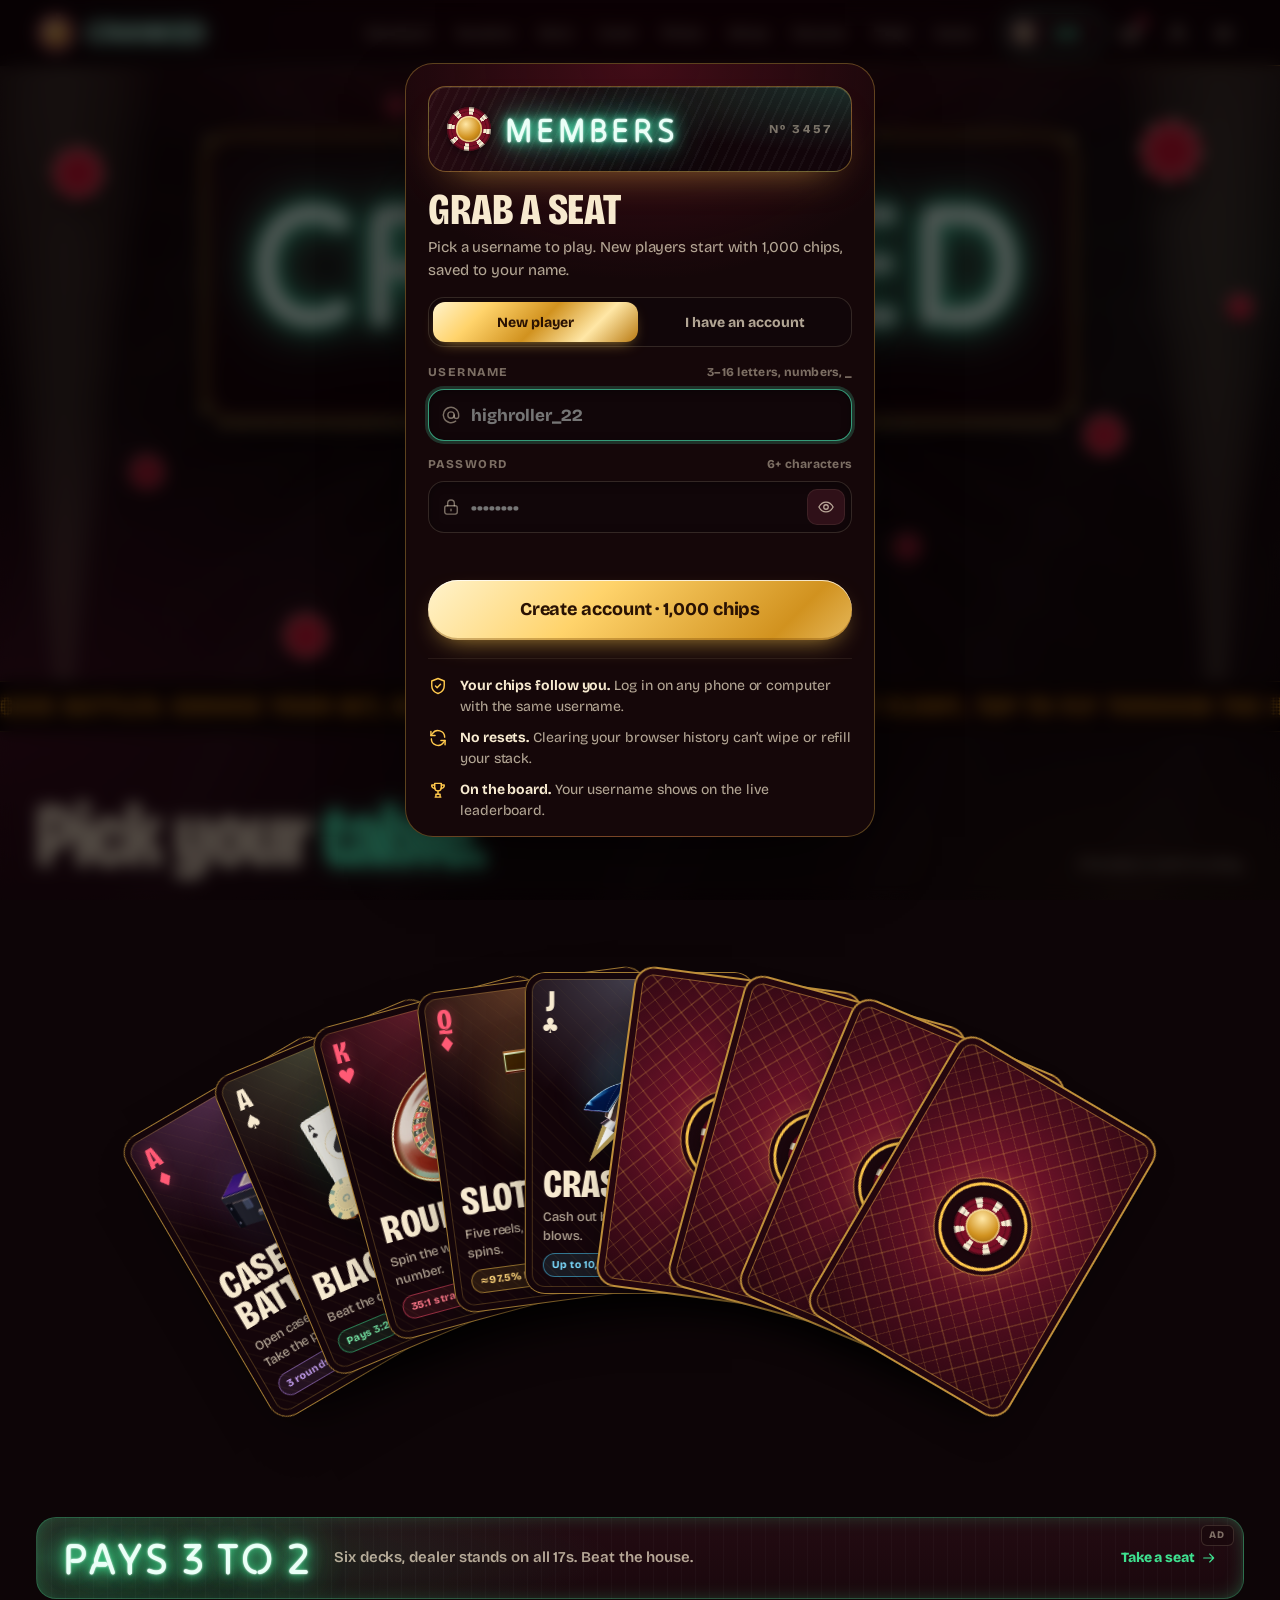
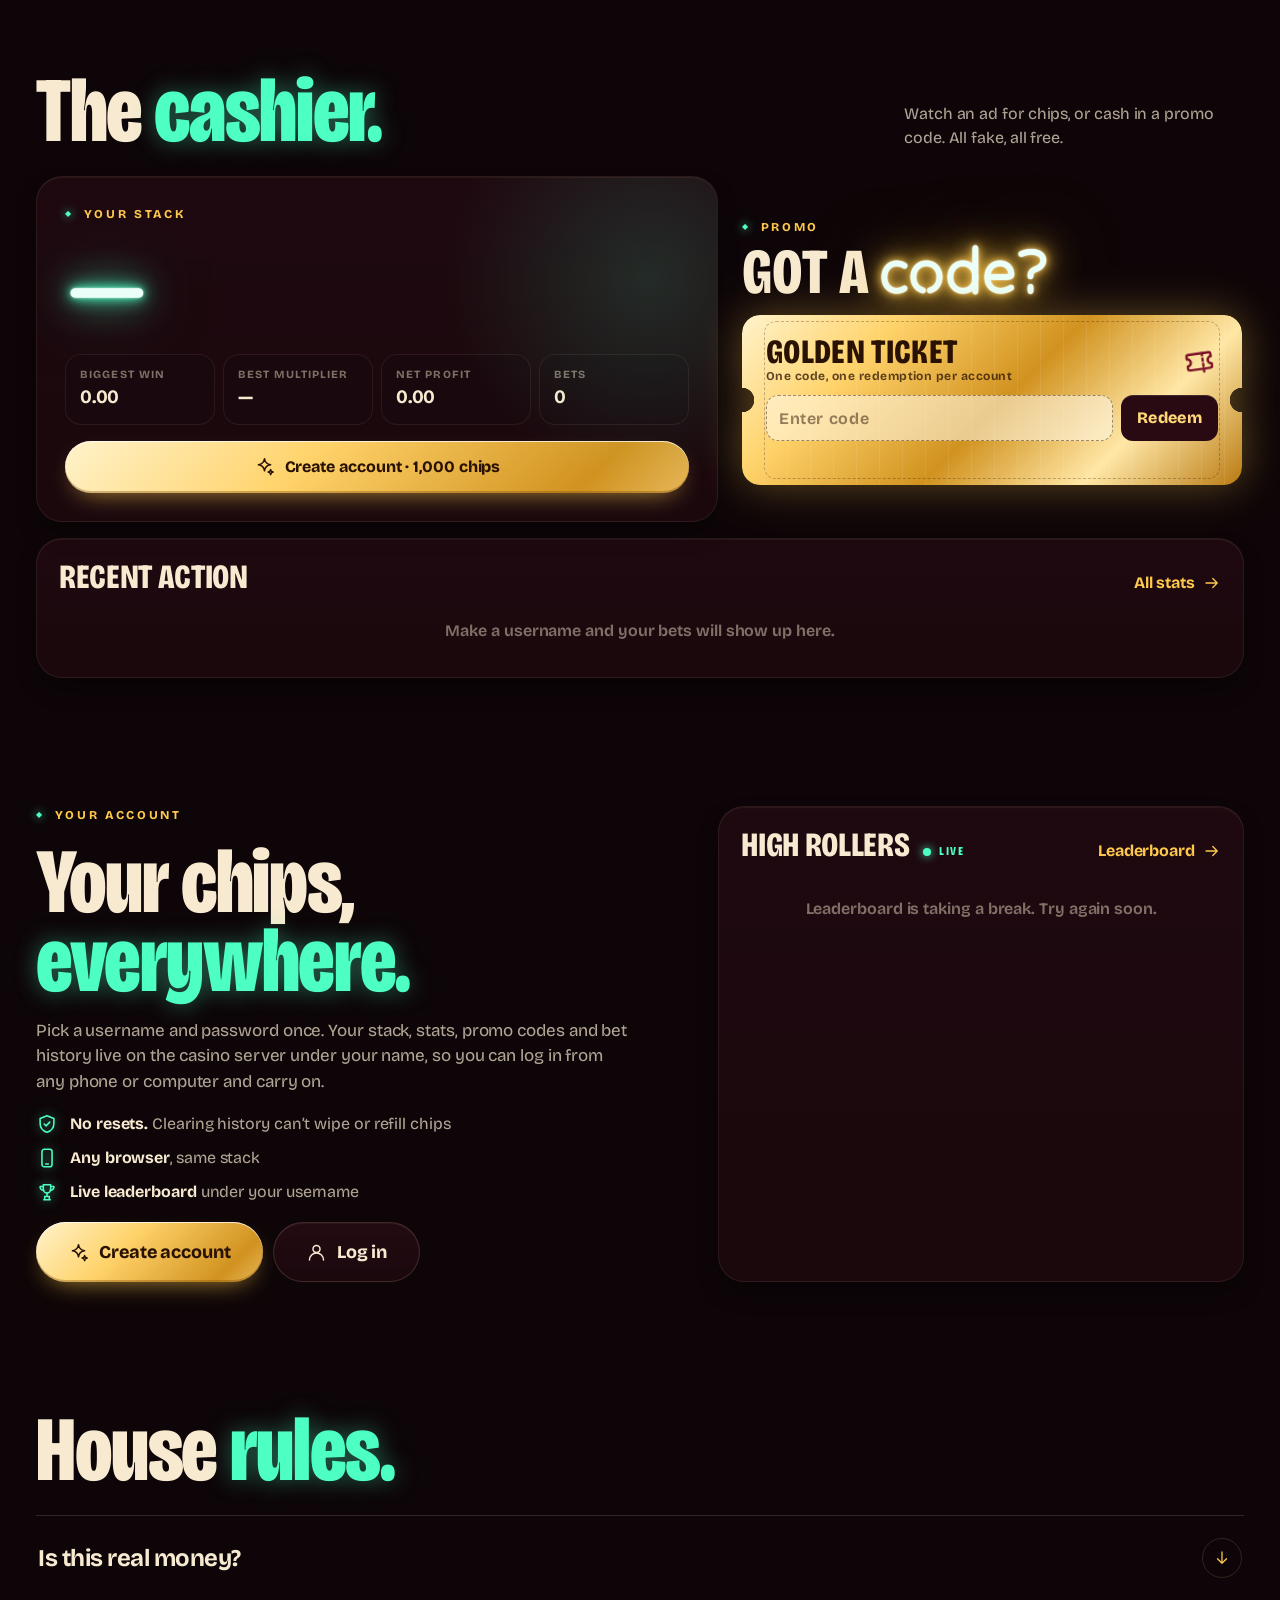
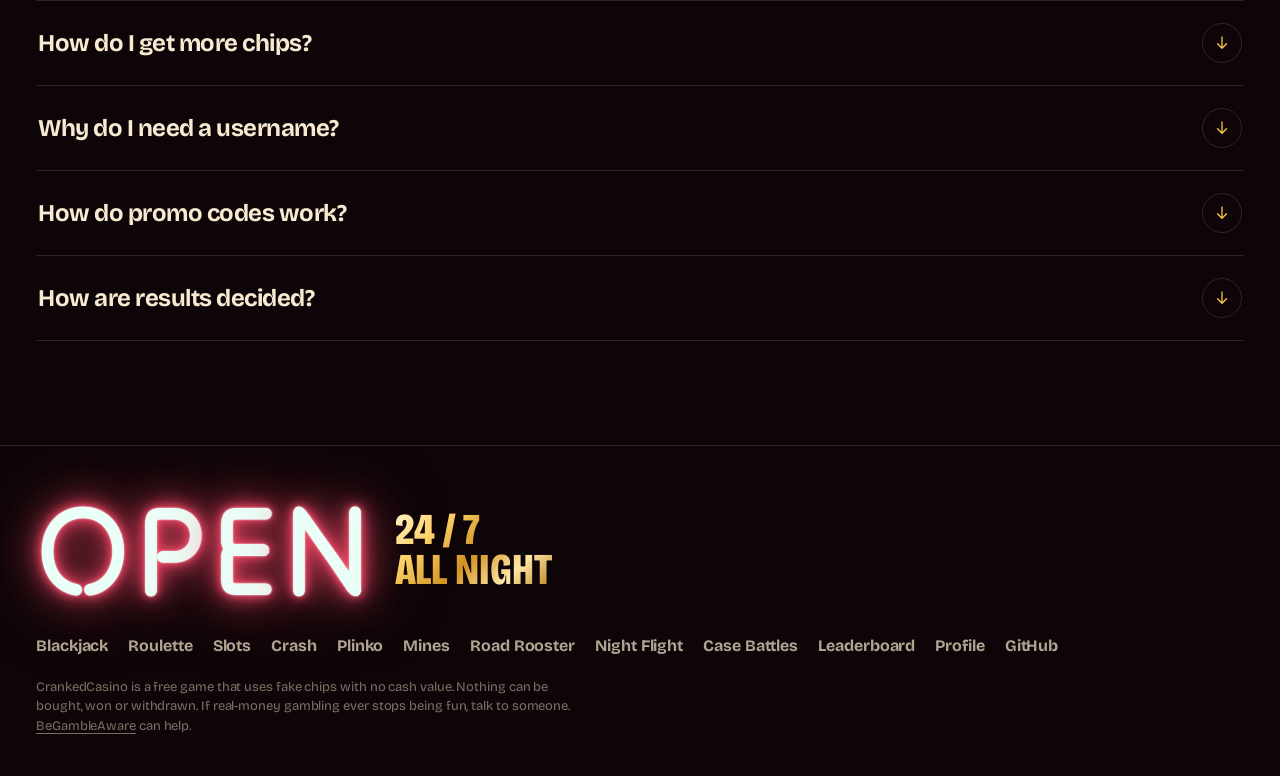
==== index.html @ c08b205f "Preserve Safari's first battle tap after editing a wager" ====
<!doctype html>
<html lang="en" data-theme="dark">
<head>
  <meta charset="utf-8">
  <meta name="viewport" content="width=device-width, initial-scale=1, viewport-fit=cover">
  <title>CrankedCasino · After hours, fake chips</title>
  <meta name="description" content="CrankedCasino is a free fake-money casino: Blackjack, Roulette, Slots, Crash, Plinko, Mines, Road Rooster, Night Flight and Case Battles. One username keeps your chips on any browser.">
  <meta name="theme-color" content="#0d0507">
  <meta name="color-scheme" content="dark light">
  <link rel="icon" href="assets/favicon.svg" type="image/svg+xml">
  <link rel="apple-touch-icon" href="assets/img/apple-touch-icon.png">
  <link rel="manifest" href="manifest.webmanifest">
  <meta name="apple-mobile-web-app-capable" content="yes">
  <meta name="apple-mobile-web-app-status-bar-style" content="black-translucent">
  <meta name="apple-mobile-web-app-title" content="Cranked">

  <meta property="og:type" content="website">
  <meta property="og:title" content="CrankedCasino">
  <meta property="og:description" content="Blackjack, Roulette, Slots, Crash, Plinko, Mines, Road Rooster, Night Flight and Case Battles. Fake chips, real adrenaline.">
  <meta property="og:image" content="https://ll2rawll.github.io/CrankedCasino/assets/img/og.jpg">
  <meta property="og:url" content="https://ll2rawll.github.io/CrankedCasino/">
  <meta name="twitter:card" content="summary_large_image">

  <script>
    if (/^#\/flight(?:[?\/]|$)/.test(location.hash)) {
      for (const name of ['kingfisher.png', 'harbor.webp']) {
        const link = document.createElement('link');
        link.rel = 'preload';
        link.as = 'image';
        link.href = 'assets/flight/' + name;
        document.head.append(link);
      }
    }
  </script>
  <link rel="preload" href="assets/fonts/bricolage-var.woff2" as="font" type="font/woff2" crossorigin>
  <link rel="preload" href="assets/fonts/tilt-neon-var.woff2" as="font" type="font/woff2" crossorigin>
  <link rel="stylesheet" href="css/base.css?v=06e843a90402">
  <link rel="stylesheet" href="css/lobby.css?v=8530c691bc91">
  <link rel="stylesheet" href="css/flight.css?v=d44ba110119f">
  <link rel="stylesheet" href="css/games.css?v=196b4ae6748e">
  <link rel="stylesheet" href="css/cases.css?v=de2036ae15a9">
  <link rel="stylesheet" href="css/cases-lobby.css?v=abeb2709f6ee">
  <link rel="stylesheet" href="css/tables.css?v=0660aeab1716">

  <script>
    // Apply the saved theme before first paint so there's no flash.
    try {
      var t = localStorage.getItem('cc:theme');
      if (t === '"light"' || t === '"dark"') document.documentElement.dataset.theme = JSON.parse(t);
      if (localStorage.getItem('cc:motion') === '"reduced"') document.documentElement.dataset.motion = 'reduced';
    } catch (e) {}
  </script>
  <script type="module" src="js/main.js?v=8bbe697797bd"></script>
</head>
<body>
  <div class="backdrop" aria-hidden="true">
    <div class="velvet"></div>
    <div class="sheen"></div>
    <div class="grain"></div>
  </div>

  <a class="skip-link" href="#app">Skip to content</a>

  <header class="topbar" id="topbar">
    <div class="topbar-inner">
      <a class="brand" href="#/" aria-label="CrankedCasino lobby">
        <span class="brand-chip"><span class="chip-ico"></span></span>
        <span class="brand-name">CRANK<span class="flick">E</span>D</span>
      </a>
      <nav class="topnav" aria-label="Games">
        <a href="#/blackjack" data-nav="blackjack">Blackjack</a>
        <a href="#/roulette" data-nav="roulette">Roulette</a>
        <a href="#/slots" data-nav="slots">Slots</a>
        <a href="#/crash" data-nav="crash">Crash</a>
        <a href="#/plinko" data-nav="plinko">Plinko</a>
        <a href="#/mines" data-nav="mines">Mines</a>
        <a href="#/rooster" data-nav="rooster">Rooster</a>
        <a href="#/flight" data-nav="flight">Flight</a>
        <a href="#/cases" data-nav="cases">Cases</a>
      </nav>
      <div class="topbar-actions">
        <button class="balance-pill" id="balanceBtn" type="button" aria-haspopup="dialog" aria-label="Open cashier">
          <span class="chip-ico" aria-hidden="true"></span>
          <span class="bal-num" id="balanceNum">1,000.00</span>
          <span class="sync-dot" id="syncDot" aria-hidden="true"></span>
        </button>
        <button class="icon-btn" id="promoBtn" type="button" aria-label="Redeem a promo code"></button>
        <button class="icon-btn gh-btn" id="ghBtn" type="button" aria-label="Create an account or log in"></button>
        <button class="icon-btn" id="menuBtn" type="button" aria-label="Open menu" aria-expanded="false" aria-controls="drawer"></button>
      </div>
    </div>
  </header>

  <main id="app" tabindex="-1"></main>

  <footer class="site-foot" id="siteFoot"></footer>

  <div class="drawer" id="drawer" aria-hidden="true">
    <div class="drawer-scrim" data-close></div>
    <aside class="drawer-panel" role="dialog" aria-modal="true" aria-label="Menu"></aside>
  </div>

  <div class="popover" id="wallet" role="dialog" aria-label="Cashier" hidden></div>
  <div class="toasts" id="toasts" role="status" aria-live="polite"></div>
  <canvas id="fx" aria-hidden="true"></canvas>
  <noscript><p class="noscript">CrankedCasino needs JavaScript to deal the cards.</p></noscript>
</body>
</html>
---- css/base.css ----
/* ==========================================================================
   CrankedCasino · "After Hours" design system
   Oxblood velvet, mint neon, champagne gold, emerald felt.
   Type: Tilt Neon (signage) + Bricolage Grotesque (everything else).
   ========================================================================== */

@font-face {
  font-family: "Bricolage";
  src: url("../assets/fonts/bricolage-var.woff2") format("woff2");
  font-weight: 200 800;
  font-stretch: 75% 100%;
  font-style: normal;
  font-display: swap;
}
@font-face {
  font-family: "Tilt Neon";
  src: url("../assets/fonts/tilt-neon-var.woff2") format("woff2");
  font-weight: 400;
  font-style: normal;
  font-display: swap;
}

@property --accent {
  syntax: "<color>";
  inherits: true;
  initial-value: #4dffc3;
}

:root {
  --font-ui: "Bricolage", ui-sans-serif, system-ui, -apple-system, "Segoe UI", Roboto, sans-serif;
  --font-display: "Bricolage", ui-sans-serif, system-ui, sans-serif;
  --font-neon: "Tilt Neon", "Bricolage", ui-rounded, system-ui, sans-serif;

  --ink: #0a0406;
  --bg: #0d0507;
  --bg-raise: #150709;
  --panel: #1a080d;
  --panel-2: #230b12;
  --panel-3: #2f1018;
  --glass: rgba(26, 8, 13, 0.76);
  --line: rgba(246, 226, 186, 0.08);
  --line-2: rgba(246, 226, 186, 0.15);
  --line-3: rgba(246, 226, 186, 0.27);
  --text: #f7ead0;
  --text-2: rgba(247, 234, 208, 0.7);
  --text-3: rgba(247, 234, 208, 0.46);
  --hover: rgba(246, 226, 186, 0.06);

  --gold: #ffc94d;
  --gold-deep: #c7891b;
  --gold-grad: linear-gradient(135deg, #fff3cc 0%, #ffd36b 24%, #d1921f 52%, #ffe7a6 76%, #b97a12 100%);
  --cream: #ffd979;
  --ink-on-gold: #2a1203;
  --mint: #4dffc3;
  --coral: #ff4d6d;
  --felt: #0f5c46;
  --felt-deep: #073428;
  --ivory: #fbf6ea;

  --win: #4dffc3;
  --loss: #ff4d6d;
  --mines: #4dffc3;
  --plinko: #ff4fd8;
  --slots: #ffc94d;
  --crash: #4dd2ff;
  --blackjack: #3ee08f;
  --roulette: #ff4d6d;
  --rooster: #ff9f43;
  --flight: #ffb468;
  --cases: #bc8bf3;

  --accent: var(--mint);
  --radius-sm: 12px;
  --radius: 18px;
  --radius-lg: 26px;
  --shadow: 0 30px 80px -30px rgba(0, 0, 0, 0.85);
  --shadow-sm: 0 12px 30px -14px rgba(0, 0, 0, 0.7);
  --header-h: 66px;
  --gutter: 16px;
  --maxw: 1240px;
  --ease-out: cubic-bezier(0.22, 1, 0.36, 1);
  --ease-spring: cubic-bezier(0.34, 1.56, 0.64, 1);

  color-scheme: dark;
}

:root[data-theme="light"] {
  --ink: #f3e7cf;
  --bg: #f4e9d3;
  --bg-raise: #faf2e2;
  --panel: #fffaf0;
  --panel-2: #f8eedb;
  --panel-3: #efe1c6;
  --glass: rgba(255, 250, 240, 0.82);
  --line: rgba(74, 16, 28, 0.1);
  --line-2: rgba(74, 16, 28, 0.17);
  --line-3: rgba(74, 16, 28, 0.3);
  --text: #2a0a12;
  --text-2: rgba(42, 10, 18, 0.72);
  --text-3: rgba(42, 10, 18, 0.5);
  --hover: rgba(74, 16, 28, 0.06);
  --mint: #08a874;
  --coral: #d8284a;
  --win: #08a874;
  --loss: #d8284a;
  --gold: #b9780b;
  --shadow: 0 30px 70px -34px rgba(74, 16, 28, 0.35);
  --shadow-sm: 0 12px 26px -14px rgba(74, 16, 28, 0.28);
  color-scheme: light;
}

/* ---------- reset ---------- */
*, *::before, *::after { box-sizing: border-box; }
/* Every control draws its own pressed state. The browser's translucent tap flash would
   otherwise cover a whole game board on each tap (it is inherited, so set it once). */
html { -webkit-text-size-adjust: 100%; text-size-adjust: 100%; scroll-behavior: smooth; overflow-x: hidden; overflow-x: clip; -webkit-tap-highlight-color: transparent; }
body {
  margin: 0; min-height: 100dvh; background: var(--bg); color: var(--text);
  font-family: var(--font-ui); font-size: 16px; line-height: 1.5; font-weight: 430; letter-spacing: -0.005em;
  -webkit-font-smoothing: antialiased; -moz-osx-font-smoothing: grayscale;
  overflow-x: hidden; overflow-x: clip; display: flex; flex-direction: column;
}
img, svg, canvas { display: block; max-width: 100%; }
button, input, select, textarea { font: inherit; color: inherit; }
button { cursor: pointer; background: none; border: 0; padding: 0; -webkit-tap-highlight-color: transparent; }
a { color: inherit; text-decoration: none; -webkit-tap-highlight-color: transparent; }
h1, h2, h3, h4, p { margin: 0; }
:focus-visible { outline: 2px solid var(--mint); outline-offset: 3px; border-radius: 8px; }
::selection { background: var(--mint); color: #06140f; }
[hidden] { display: none !important; }
.sr-only { position: absolute; width: 1px; height: 1px; overflow: hidden; clip: rect(0 0 0 0); white-space: nowrap; }
.skip-link { position: absolute; left: 12px; top: -60px; z-index: 200; background: var(--gold-grad); color: var(--ink-on-gold); padding: 10px 16px; border-radius: 999px; font-weight: 750; }
.skip-link:focus { top: 12px; }
.noscript { padding: 40px; text-align: center; }

/* ---------- type ---------- */
.tnum { font-variant-numeric: tabular-nums; }
.display { font-family: var(--font-display); font-weight: 800; font-stretch: 75%; letter-spacing: -0.01em; line-height: 0.88; }
.neon {
  font-family: var(--font-neon); font-weight: 400; color: #eafff7;
  text-shadow: 0 0 2px #fff, 0 0 8px var(--neon, #4dffc3), 0 0 18px var(--neon, #4dffc3), 0 0 38px var(--neon, #4dffc3), 0 0 76px color-mix(in oklab, var(--neon, #4dffc3) 55%, transparent);
}
:root[data-theme="light"] .neon { color: color-mix(in oklab, var(--neon, #4dffc3) 55%, #0a3d2c); text-shadow: 0 0 1px rgba(255,255,255,.6), 0 0 14px color-mix(in oklab, var(--neon, #4dffc3) 45%, transparent); }
.gold-text { background: var(--gold-grad); -webkit-background-clip: text; background-clip: text; color: transparent; }
:root[data-theme="light"] .gold-text { background: linear-gradient(135deg, #8a5206, #c7891b 40%, #6b3f05 70%, #a76b0b); -webkit-background-clip: text; background-clip: text; }
.muted { color: var(--text-2); }
.dim { color: var(--text-3); }
.kicker {
  display: inline-flex; align-items: center; gap: 10px;
  font-size: 12px; font-weight: 750; letter-spacing: 0.22em; text-transform: uppercase; color: var(--gold);
}
.kicker::before { content: "◆"; font-size: 8px; color: var(--mint); text-shadow: 0 0 10px var(--mint); }
.win-text { color: var(--win); }
.loss-text { color: var(--loss); }

/* ---------- backdrop: crushed velvet + light pools + grain ---------- */
.backdrop { position: fixed; inset: 0; z-index: -1; overflow: hidden; pointer-events: none; background: var(--bg); }
.backdrop .velvet {
  position: absolute; inset: 0;
  background:
    radial-gradient(70% 45% at 50% -5%, rgba(120, 18, 40, 0.55), transparent 70%),
    radial-gradient(50% 40% at 100% 30%, rgba(77, 255, 195, 0.06), transparent 70%),
    radial-gradient(60% 50% at 0% 80%, rgba(120, 18, 60, 0.35), transparent 70%),
    radial-gradient(40% 30% at 90% 100%, rgba(255, 201, 77, 0.06), transparent 70%);
}
:root[data-theme="light"] .backdrop .velvet {
  background:
    radial-gradient(70% 45% at 50% -5%, rgba(255, 201, 77, 0.35), transparent 70%),
    radial-gradient(60% 50% at 0% 80%, rgba(216, 40, 74, 0.08), transparent 70%),
    radial-gradient(50% 40% at 100% 30%, rgba(8, 168, 116, 0.08), transparent 70%);
}
.backdrop .sheen {
  /* crushed-velvet sheen: slow diagonal light drift */
  position: absolute; inset: -20%;
  background: repeating-linear-gradient(115deg, transparent 0 120px, rgba(255, 210, 220, 0.018) 160px, transparent 220px);
  animation: sheen-drift 40s linear infinite;
}
:root[data-theme="light"] .backdrop .sheen { opacity: 0.6; }
@keyframes sheen-drift { to { transform: translate3d(220px, 0, 0); } }
.grain {
  position: absolute; inset: -50%;
  background-image: url("data:image/svg+xml,%3Csvg xmlns='http://www.w3.org/2000/svg' width='160' height='160'%3E%3Cfilter id='n'%3E%3CfeTurbulence type='fractalNoise' baseFrequency='.85' numOctaves='2' stitchTiles='stitch'/%3E%3CfeColorMatrix values='0 0 0 0 1 0 0 0 0 .9 0 0 0 0 .85 0 0 0 .6 0'/%3E%3C/filter%3E%3Crect width='100%25' height='100%25' filter='url(%23n)'/%3E%3C/svg%3E");
  opacity: 0.055;
}
:root[data-theme="light"] .grain { opacity: 0.08; filter: invert(1); }

/* ---------- marquee bulbs (casino signage) ---------- */
.bulbs { position: relative; isolation: isolate; }
.bulbs::before, .bulbs::after {
  content: ""; position: absolute; inset: -9px; z-index: -1; pointer-events: none; border-radius: inherit;
  padding: 6px;
  background:
    radial-gradient(circle, #fff3cc 0 2.2px, rgba(255, 201, 77, 0.9) 2.6px, rgba(255, 201, 77, 0.0) 6px) 0 0 / 18px 18px;
  -webkit-mask: linear-gradient(#000 0 0) content-box exclude, linear-gradient(#000 0 0);
  mask: linear-gradient(#000 0 0) content-box exclude, linear-gradient(#000 0 0);
  -webkit-mask-composite: xor;
  filter: drop-shadow(0 0 4px rgba(255, 201, 77, 0.8));
}
.bulbs::after {
  background: radial-gradient(circle, rgba(120, 60, 10, 0.9) 0 2.4px, transparent 3px) 9px 9px / 18px 18px;
  filter: none;
  animation: bulbs-chase 0.9s steps(2) infinite;
}
@keyframes bulbs-chase { 50% { background-position: 0 0; } }

/* ---------- header ---------- */
.topbar {
  position: sticky; top: 0; z-index: 60;
  height: calc(var(--header-h) + env(safe-area-inset-top)); padding-top: env(safe-area-inset-top);
  background: color-mix(in oklab, var(--bg) 78%, transparent);
  -webkit-backdrop-filter: blur(18px) saturate(160%); backdrop-filter: blur(18px) saturate(160%);
}
.topbar::after {
  content: ""; position: absolute; left: 0; right: 0; bottom: 0; height: 1px;
  background: linear-gradient(90deg, transparent, var(--mint) 20%, var(--gold) 50%, var(--coral) 80%, transparent);
  opacity: 0.55; background-size: 200% 100%; animation: trim 8s linear infinite;
}
@keyframes trim { to { background-position: -200% 0; } }
.topbar-inner {
  height: var(--header-h); max-width: var(--maxw); margin: 0 auto;
  padding: 0 max(var(--gutter), env(safe-area-inset-right)) 0 max(var(--gutter), env(safe-area-inset-left));
  display: flex; align-items: center; gap: 10px;
}
.brand { display: flex; align-items: center; gap: 12px; min-width: 0; margin-right: auto; }
.brand-chip { flex: none; width: 40px; height: 40px; position: relative; }
.brand-chip .chip-ico { width: 40px; height: 40px; }
.brand:hover .brand-chip { animation: chip-flip 0.9s var(--ease-out); }
@keyframes chip-flip { 50% { transform: rotateY(180deg) scale(1.08); } }
.brand-name { display: none; font-family: var(--font-neon); font-size: 25px; letter-spacing: 0.06em; color: #eafff7; text-shadow: 0 0 2px #fff, 0 0 8px var(--mint), 0 0 20px var(--mint); white-space: nowrap; }
:root[data-theme="light"] .brand-name { color: #0b6b4c; text-shadow: 0 0 12px rgba(8, 168, 116, 0.35); }
.brand-name .flick { animation: flicker 7s infinite; }
@media (min-width: 560px) { .brand-name { display: inline; } }

.topnav { display: none; align-items: center; gap: 2px; margin-right: 6px; }
.topnav a { padding: 8px 11px; border-radius: 999px; font-size: 14px; font-weight: 650; color: var(--text-2); transition: color 0.2s, background 0.2s, text-shadow 0.2s; }
.topnav a:hover { color: var(--text); background: var(--hover); }
.topnav a[aria-current="page"] { color: var(--mint); text-shadow: 0 0 12px color-mix(in oklab, var(--mint) 60%, transparent); }
@media (min-width: 1160px) { .topnav { display: flex; } }

.topbar-actions { display: flex; align-items: center; gap: 4px; flex: none; }
.icon-btn {
  width: 42px; height: 42px; border-radius: 50%; display: grid; place-items: center; color: var(--text); position: relative;
  transition: background 0.2s, transform 0.2s var(--ease-out), color 0.2s;
}
.icon-btn:hover { background: var(--hover); color: var(--mint); }
.icon-btn:active { transform: scale(0.9); }
.icon-btn svg { width: 23px; height: 23px; }
.icon-btn .badge { position: absolute; top: 6px; right: 6px; width: 8px; height: 8px; border-radius: 50%; background: var(--coral); box-shadow: 0 0 0 2px var(--bg), 0 0 10px var(--coral); }
.gh-btn img.avatar { width: 30px; height: 30px; border-radius: 50%; border: 1.5px solid var(--gold); box-shadow: 0 0 12px -2px rgba(255, 201, 77, 0.6); }

.balance-pill {
  position: relative; display: inline-flex; align-items: center; gap: 8px; height: 40px; padding: 0 14px 0 4px; margin-right: 2px;
  border-radius: 999px; background: linear-gradient(180deg, var(--panel-2), var(--panel)); border: 1px solid color-mix(in oklab, var(--gold) 45%, transparent);
  box-shadow: inset 0 1px 0 rgba(255, 240, 200, 0.08), 0 0 0 0 transparent;
  font-weight: 750; font-size: 15px; font-variant-numeric: tabular-nums; letter-spacing: -0.01em;
  transition: box-shadow 0.3s, transform 0.2s var(--ease-out), border-color 0.3s;
}
.balance-pill:hover { border-color: var(--gold); box-shadow: 0 0 18px -6px rgba(255, 201, 77, 0.6); }
.balance-pill:active { transform: scale(0.96); }
.balance-pill.is-up { box-shadow: 0 0 0 4px color-mix(in oklab, var(--win) 25%, transparent), 0 0 24px -4px var(--win); border-color: var(--win); }
.balance-pill.is-down { box-shadow: 0 0 0 4px color-mix(in oklab, var(--coral) 12%, transparent); }
.bal-num { min-width: 4ch; }
.sync-dot { position: absolute; top: 2px; right: 2px; width: 8px; height: 8px; border-radius: 50%; transition: background 0.3s; }
.sync-dot[data-state="synced"] { background: var(--win); box-shadow: 0 0 0 2px var(--panel), 0 0 8px var(--win); }
.sync-dot[data-state="syncing"] { background: var(--gold); box-shadow: 0 0 0 2px var(--panel); animation: blink 1s infinite; }
.sync-dot[data-state="error"] { background: var(--loss); box-shadow: 0 0 0 2px var(--panel); }
@keyframes blink { 50% { opacity: 0.3; } }

/* ---------- casino chip icon ---------- */
.chip-ico {
  --c1: #7a0f26; --c2: #f7ead0;
  flex: none; width: 30px; height: 30px; border-radius: 50%; position: relative; display: inline-block;
  background:
    radial-gradient(circle, transparent 54%, rgba(0, 0, 0, 0.28) 55%, transparent 60%),
    repeating-conic-gradient(var(--c2) 0 15deg, var(--c1) 15deg 45deg);
  box-shadow: inset 0 0 0 1.5px rgba(0, 0, 0, 0.35), 0 2px 6px rgba(0, 0, 0, 0.45);
}
.chip-ico::after {
  content: ""; position: absolute; inset: 21%; border-radius: 50%;
  background: radial-gradient(circle at 38% 32%, #ffe7a6, #d1921f 55%, #8a5206);
  box-shadow: inset 0 0 0 1.5px rgba(255, 243, 204, 0.6), 0 0 0 1.5px var(--c1);
}
.chip-ico.sm { width: 18px; height: 18px; }
.chip-ico.lg { width: 44px; height: 44px; }

/* ---------- layout ---------- */
main { flex: 1; outline: none; position: relative; }
.view { animation: view-in 0.6s var(--ease-out) both; }
@keyframes view-in { from { opacity: 0; transform: translateY(14px) scale(0.995); } to { opacity: 1; transform: none; } }
.wrap { max-width: var(--maxw); margin: 0 auto; padding-left: max(var(--gutter), env(safe-area-inset-left)); padding-right: max(var(--gutter), env(safe-area-inset-right)); }
.section { padding-top: 64px; padding-bottom: 64px; }
.section-head { display: flex; align-items: end; justify-content: space-between; gap: 14px 20px; margin-bottom: 26px; flex-wrap: wrap; }
.section-title { font-family: var(--font-display); font-weight: 800; font-stretch: 75%; font-size: clamp(46px, 11vw, 92px); line-height: 0.86; letter-spacing: -0.015em; }
.section-title em { font-style: normal; color: var(--mint); text-shadow: 0 0 24px color-mix(in oklab, var(--mint) 40%, transparent); }
.hr { height: 1px; background: var(--line-2); border: 0; margin: 0; }
::view-transition-old(root), ::view-transition-new(root) { animation-duration: 0.35s; }

/* ---------- buttons ---------- */
.btn {
  position: relative; isolation: isolate; overflow: hidden;
  display: inline-flex; align-items: center; justify-content: center; gap: 10px;
  height: 52px; padding: 0 26px; border-radius: 999px;
  font-weight: 750; font-size: 16px; letter-spacing: -0.005em; white-space: nowrap;
  transition: transform 0.25s var(--ease-out), background 0.25s, color 0.25s, box-shadow 0.3s, opacity 0.2s, border-color 0.25s;
  user-select: none; -webkit-user-select: none;
}
.btn svg { width: 21px; height: 21px; flex: none; }
.btn:active:not(:disabled) { transform: translateY(1px) scale(0.97); }
.btn:disabled { opacity: 0.45; cursor: not-allowed; }
.btn-lg { height: 60px; padding: 0 32px; font-size: 18px; }
.btn-sm { height: 40px; padding: 0 16px; font-size: 14px; gap: 8px; }
.btn-sm svg { width: 18px; height: 18px; }
.btn-block { width: 100%; }

.btn-primary {
  background: var(--gold-grad); background-size: 160% 160%; color: var(--ink-on-gold);
  box-shadow: inset 0 1px 0 rgba(255, 255, 255, 0.75), inset 0 -2px 0 rgba(120, 70, 5, 0.35), 0 10px 26px -12px rgba(255, 201, 77, 0.75);
}
.btn-primary::before {
  content: ""; position: absolute; inset: 0; z-index: -1;
  background: linear-gradient(105deg, transparent 30%, rgba(255, 255, 255, 0.85) 47%, rgba(255, 255, 255, 0.2) 53%, transparent 70%);
  transform: translateX(-130%); mix-blend-mode: soft-light;
}
.btn-primary:hover:not(:disabled) { box-shadow: inset 0 1px 0 rgba(255, 255, 255, 0.75), inset 0 -2px 0 rgba(120, 70, 5, 0.35), 0 14px 34px -10px rgba(255, 201, 77, 0.9); }
.btn-primary:hover:not(:disabled)::before { transform: translateX(130%); transition: transform 0.85s var(--ease-out); }

.btn-ghost { color: var(--mint); border: 1.5px solid color-mix(in oklab, var(--mint) 70%, transparent); box-shadow: 0 0 16px -6px var(--mint), inset 0 0 14px -8px var(--mint); text-shadow: 0 0 10px color-mix(in oklab, var(--mint) 50%, transparent); }
.btn-ghost:hover:not(:disabled) { background: color-mix(in oklab, var(--mint) 10%, transparent); box-shadow: 0 0 26px -4px var(--mint), inset 0 0 18px -8px var(--mint); }
.btn-ghost .ring { display: contents; }

.btn-outline { border: 1px solid var(--line-2); background: linear-gradient(180deg, var(--panel-2), var(--panel)); color: var(--text); box-shadow: inset 0 1px 0 rgba(255, 240, 200, 0.05); }
.btn-outline:hover:not(:disabled) { border-color: var(--line-3); }

.btn-accent { background: var(--accent); color: #06140f; box-shadow: 0 0 0 0 color-mix(in oklab, var(--accent) 50%, transparent), 0 16px 36px -16px var(--accent); }
.btn-accent.pulse { animation: pulse-ring 1.6s infinite; }
@keyframes pulse-ring {
  0% { box-shadow: 0 0 0 0 color-mix(in oklab, var(--accent) 55%, transparent), 0 16px 36px -16px var(--accent); }
  70% { box-shadow: 0 0 0 14px transparent, 0 16px 36px -16px var(--accent); }
  100% { box-shadow: 0 0 0 0 transparent, 0 16px 36px -16px var(--accent); }
}
.btn-danger { background: color-mix(in oklab, var(--coral) 14%, var(--panel-2)); color: var(--coral); border: 1px solid color-mix(in oklab, var(--coral) 40%, transparent); }

.link-arrow { display: inline-flex; align-items: center; gap: 8px; font-weight: 700; color: var(--gold); }
.link-arrow svg { width: 18px; height: 18px; transition: transform 0.3s var(--ease-out); }
.link-arrow:hover svg { transform: translateX(4px); }

/* ---------- forms ---------- */
.field { display: grid; gap: 8px; grid-template-columns: minmax(0, 1fr); }
.field-label { display: flex; justify-content: space-between; align-items: center; gap: 10px; font-size: 12px; font-weight: 750; letter-spacing: 0.12em; text-transform: uppercase; color: var(--text-3); }
.field-label .dim, .field-label b { letter-spacing: 0.02em; text-transform: none; }
.input-group {
  display: flex; align-items: center; height: 52px; border-radius: 16px;
  background: color-mix(in oklab, var(--ink) 55%, var(--panel)); border: 1px solid var(--line-2);
  box-shadow: inset 0 2px 8px rgba(0, 0, 0, 0.35);
  transition: border-color 0.2s, box-shadow 0.2s;
}
:root[data-theme="light"] .input-group { background: #fff; box-shadow: inset 0 1px 3px rgba(74, 16, 28, 0.08); }
.input-group:focus-within { border-color: color-mix(in oklab, var(--mint) 60%, transparent); box-shadow: inset 0 2px 8px rgba(0, 0, 0, 0.35), 0 0 0 3px color-mix(in oklab, var(--mint) 18%, transparent); }
.input-group .chip-ico { margin-left: 10px; width: 26px; height: 26px; }
.input-group input {
  flex: 1; min-width: 0; width: 0; height: 100%; border: 0; background: transparent; outline: none;
  padding: 0 10px; font-weight: 750; font-size: 17px; font-variant-numeric: tabular-nums;
}
.input-group .suffix { padding-right: 12px; color: var(--text-3); font-weight: 750; }
.input-group .mini {
  height: 36px; min-width: 38px; margin-right: 6px; padding: 0 9px; border-radius: 10px;
  background: var(--panel-3); font-weight: 800; font-size: 13px; color: var(--text-2); border: 1px solid var(--line);
  transition: background 0.2s, color 0.2s, transform 0.15s;
}
.input-group .mini:hover { color: var(--ink-on-gold); background: var(--gold); }
.input-group .mini:active { transform: scale(0.92); }
.input-group.is-error { border-color: color-mix(in oklab, var(--loss) 70%, transparent); animation: nudge 0.35s; }
@keyframes nudge { 25% { transform: translateX(-5px); } 50% { transform: translateX(4px); } 75% { transform: translateX(-2px); } }
input[type="number"] { -moz-appearance: textfield; appearance: textfield; }
input[type="number"]::-webkit-outer-spin-button, input[type="number"]::-webkit-inner-spin-button { -webkit-appearance: none; margin: 0; }

/* chip rack (adds chips to a bet) */
.rack { display: grid; grid-template-columns: repeat(6, minmax(0, 1fr)); gap: 6px; }
.rack-chip {
  --c1: #2b2b33; --c2: #f7ead0; --t: #fff;
  position: relative; aspect-ratio: 1; border-radius: 50%; display: grid; place-items: center;
  font-weight: 800; font-size: 11.5px; color: var(--t); letter-spacing: -0.02em; font-stretch: 85%;
  background:
    radial-gradient(circle, var(--c1) 0 52%, transparent 53%),
    radial-gradient(circle, transparent 0 58%, rgba(0,0,0,.25) 59% 61%, transparent 62%),
    repeating-conic-gradient(var(--c2) 0 14deg, var(--c1) 14deg 45deg);
  box-shadow: inset 0 0 0 2px rgba(0, 0, 0, 0.3), inset 0 2px 0 rgba(255,255,255,.25), 0 4px 0 rgba(0,0,0,.35), 0 8px 14px -6px rgba(0, 0, 0, 0.6);
  transition: transform 0.2s var(--ease-spring), box-shadow 0.2s;
  max-width: 54px; justify-self: center; width: 100%;
}
.rack-chip span { position: relative; z-index: 1; text-shadow: 0 1px 2px rgba(0,0,0,.5); }
.rack-chip::after { content: ""; position: absolute; inset: 22%; border-radius: 50%; border: 1.5px dashed rgba(255,255,255,.45); }
.rack-chip:hover { transform: translateY(-4px) rotate(-8deg); }
.rack-chip:active { transform: translateY(0) scale(0.94); }
.rack-chip[aria-pressed="true"] { transform: translateY(-6px); box-shadow: inset 0 0 0 2px rgba(0,0,0,.3), 0 0 0 3px var(--bg), 0 0 0 5px var(--gold), 0 10px 18px -6px rgba(255,201,77,.7); }
.rack-chip:disabled { opacity: 0.4; transform: none; }
.c-1 { --c1: #e9e4d6; --c2: #4a4a55; --t: #2a0a12; }
.c-5 { --c1: #c8102e; --c2: #f7ead0; }
.c-10 { --c1: #1d5fd6; --c2: #f7ead0; }
.c-25 { --c1: #0e8a5a; --c2: #f7ead0; }
.c-100 { --c1: #17121a; --c2: #ffc94d; }
.c-500 { --c1: #6c2bd9; --c2: #ffe7a6; }
.c-1k { --c1: #d18d12; --c2: #2a0a12; --t: #2a1203; }

.seg { display: grid; grid-auto-flow: column; grid-auto-columns: 1fr; gap: 4px; padding: 4px; border-radius: 16px; background: color-mix(in oklab, var(--ink) 55%, var(--panel)); border: 1px solid var(--line-2); }
.seg button { height: 40px; border-radius: 12px; font-weight: 750; font-size: 14px; color: var(--text-2); transition: background 0.2s, color 0.2s, box-shadow 0.2s; }
.seg button:hover { color: var(--text); }
.seg button[aria-pressed="true"] { background: var(--gold-grad); color: var(--ink-on-gold); box-shadow: 0 6px 16px -8px rgba(255, 201, 77, 0.8); }
.seg button:disabled { opacity: 0.5; cursor: not-allowed; }

.range { -webkit-appearance: none; appearance: none; width: 100%; height: 28px; background: transparent; }
.range::-webkit-slider-runnable-track { height: 6px; border-radius: 99px; background: linear-gradient(90deg, var(--accent) var(--fill, 50%), var(--panel-3) var(--fill, 50%)); box-shadow: 0 0 12px -2px color-mix(in oklab, var(--accent) 50%, transparent); }
.range::-moz-range-track { height: 6px; border-radius: 99px; background: var(--panel-3); }
.range::-moz-range-progress { height: 6px; border-radius: 99px; background: var(--accent); }
.range::-webkit-slider-thumb { -webkit-appearance: none; width: 24px; height: 24px; margin-top: -9px; border-radius: 50%; background: var(--gold-grad); border: 0; box-shadow: 0 0 0 4px color-mix(in oklab, var(--accent) 30%, transparent), 0 4px 10px rgba(0, 0, 0, 0.5); }
.range::-moz-range-thumb { width: 24px; height: 24px; border-radius: 50%; background: #ffd36b; border: 0; box-shadow: 0 0 0 4px color-mix(in oklab, var(--accent) 30%, transparent); }
.range:disabled { opacity: 0.5; }

.switch { position: relative; display: inline-flex; width: 50px; height: 28px; flex: none; }
.switch input { position: absolute; inset: 0; opacity: 0; margin: 0; cursor: pointer; z-index: 1; }
.switch span { position: absolute; inset: 0; border-radius: 99px; background: var(--panel-3); border: 1px solid var(--line-2); transition: background 0.25s, box-shadow 0.25s; }
.switch span::after { content: ""; position: absolute; top: 3px; left: 3px; width: 20px; height: 20px; border-radius: 50%; background: var(--text-2); transition: transform 0.3s var(--ease-spring), background 0.25s; }
.switch input:checked + span { background: color-mix(in oklab, var(--mint) 70%, var(--panel-3)); box-shadow: 0 0 14px -4px var(--mint); }
.switch input:checked + span::after { transform: translateX(22px); background: #fff; }
.switch input:focus-visible + span { outline: 2px solid var(--mint); outline-offset: 2px; }

.select {
  height: 50px; width: 100%; border-radius: 14px; padding: 0 40px 0 14px; appearance: none; -webkit-appearance: none;
  background: var(--panel-2) url("data:image/svg+xml,%3Csvg xmlns='http://www.w3.org/2000/svg' width='14' height='14' fill='none' stroke='%23c9a' stroke-width='2'%3E%3Cpath d='M3 5l4 4 4-4'/%3E%3C/svg%3E") no-repeat right 14px center;
  border: 1px solid var(--line-2); font-weight: 700; outline: none;
}

/* ---------- panels, tags ---------- */
.panel {
  background: linear-gradient(180deg, color-mix(in oklab, var(--panel-2) 80%, transparent), var(--panel));
  border: 1px solid var(--line); border-radius: var(--radius-lg);
  box-shadow: inset 0 1px 0 rgba(255, 240, 200, 0.05), var(--shadow-sm);
}
.tag {
  display: inline-flex; align-items: center; gap: 7px; height: 28px; padding: 0 12px; border-radius: 999px;
  font-size: 12px; font-weight: 750; letter-spacing: 0.02em; color: var(--text-2);
  background: color-mix(in oklab, var(--ink) 40%, var(--panel-2)); border: 1px solid var(--line-2);
}
.tag .dot { width: 6px; height: 6px; border-radius: 50%; background: var(--accent); box-shadow: 0 0 10px var(--accent); }

/* ---------- drawer ---------- */
.drawer { position: fixed; inset: 0; z-index: 100; pointer-events: none; }
.drawer-scrim { position: absolute; inset: 0; background: rgba(5, 1, 3, 0.62); opacity: 0; transition: opacity 0.4s; -webkit-backdrop-filter: blur(6px); backdrop-filter: blur(6px); }
.drawer-panel {
  position: absolute; top: 0; right: 0; bottom: 0; width: min(100%, 460px);
  background:
    radial-gradient(80% 40% at 100% 0%, rgba(120, 18, 40, 0.5), transparent 70%),
    var(--bg-raise);
  border-left: 1px solid var(--line-2);
  transform: translateX(104%); transition: transform 0.55s var(--ease-out);
  display: flex; flex-direction: column; overflow-y: auto; overscroll-behavior: contain;
  padding: calc(env(safe-area-inset-top) + 12px) 22px calc(env(safe-area-inset-bottom) + 22px);
}
.drawer.is-open { pointer-events: auto; }
.drawer.is-open .drawer-scrim { opacity: 1; }
.drawer.is-open .drawer-panel { transform: none; }
.drawer-top { display: flex; align-items: center; justify-content: space-between; height: 54px; margin-bottom: 4px; }
.drawer-nav { display: grid; margin: 6px 0 22px; }
.drawer-nav a {
  display: flex; align-items: center; gap: 14px; padding: 9px 0; border-bottom: 1px solid var(--line);
  font-family: var(--font-display); font-weight: 800; font-stretch: 75%; font-size: 40px; line-height: 1; letter-spacing: -0.01em; text-transform: uppercase;
  opacity: 0; transform: translateX(24px); transition: opacity 0.5s, transform 0.6s var(--ease-out), color 0.2s, text-shadow 0.2s;
}
.drawer-nav a .suit { width: 26px; font-family: var(--font-ui); font-size: 18px; color: var(--text-3); text-align: center; transition: color 0.2s, text-shadow 0.2s; }
.drawer-nav a .go { margin-left: auto; opacity: 0; transform: translateX(-8px); transition: opacity 0.25s, transform 0.3s var(--ease-out); color: var(--mint); }
.drawer-nav a .go svg { width: 22px; height: 22px; }
.drawer-nav a:hover, .drawer-nav a[aria-current="page"] { color: var(--mint); text-shadow: 0 0 18px color-mix(in oklab, var(--mint) 55%, transparent); }
.drawer-nav a:hover .suit, .drawer-nav a[aria-current="page"] .suit { color: var(--mint); }
.drawer-nav a:hover .go, .drawer-nav a[aria-current="page"] .go { opacity: 1; transform: none; }
.drawer.is-open .drawer-nav a { opacity: 1; transform: none; }
.drawer.is-open .drawer-nav a:nth-child(2) { transition-delay: 0.03s; }
.drawer.is-open .drawer-nav a:nth-child(3) { transition-delay: 0.06s; }
.drawer.is-open .drawer-nav a:nth-child(4) { transition-delay: 0.09s; }
.drawer.is-open .drawer-nav a:nth-child(5) { transition-delay: 0.12s; }
.drawer.is-open .drawer-nav a:nth-child(6) { transition-delay: 0.15s; }
.drawer.is-open .drawer-nav a:nth-child(7) { transition-delay: 0.18s; }
.drawer.is-open .drawer-nav a:nth-child(8) { transition-delay: 0.21s; }
.drawer.is-open .drawer-nav a:nth-child(9) { transition-delay: 0.24s; }
.drawer-card { padding: 18px; border-radius: 22px; background: var(--panel); border: 1px solid var(--line); display: grid; gap: 14px; }
.drawer-row { display: flex; align-items: center; justify-content: space-between; gap: 12px; font-weight: 650; }
.drawer-row .sub { font-size: 13px; color: var(--text-3); font-weight: 550; }
.drawer-foot { margin-top: auto; padding-top: 24px; font-size: 13px; color: var(--text-3); display: grid; gap: 10px; }
.drawer-foot a { color: var(--text-2); text-decoration: underline; text-underline-offset: 3px; }

.account { display: flex; align-items: center; gap: 14px; }
.account .avatar { width: 48px; height: 48px; border-radius: 50%; object-fit: cover; border: 1.5px solid var(--gold); background: var(--panel-3); flex: none; }
.account .avatar-fallback { width: 48px; height: 48px; border-radius: 50%; display: grid; place-items: center; background: var(--panel-3); border: 1.5px solid var(--line-2); flex: none; }
.account .avatar-fallback svg { width: 24px; height: 24px; color: var(--text-2); }
.account .who { min-width: 0; }
.account .who strong { display: block; font-size: 17px; letter-spacing: -0.02em; overflow: hidden; text-overflow: ellipsis; white-space: nowrap; }
.account .who span { font-size: 13px; color: var(--text-3); font-weight: 550; }

/* ---------- cashier popover ---------- */
.popover {
  position: fixed; z-index: 90; top: calc(var(--header-h) + env(safe-area-inset-top) + 8px); right: max(12px, env(safe-area-inset-right));
  width: min(370px, calc(100vw - 24px)); max-height: calc(100dvh - var(--header-h) - 24px); overflow-y: auto;
  background:
    radial-gradient(90% 50% at 100% 0%, rgba(120, 18, 40, 0.45), transparent 70%),
    var(--glass);
  -webkit-backdrop-filter: blur(24px) saturate(160%); backdrop-filter: blur(24px) saturate(160%);
  border: 1px solid color-mix(in oklab, var(--gold) 35%, transparent); border-radius: 26px; box-shadow: var(--shadow);
  padding: 18px; display: grid; gap: 14px; grid-template-columns: minmax(0, 1fr); overflow-x: hidden;
  transform-origin: top right; animation: pop-in 0.35s var(--ease-spring);
}
.popover .btn { white-space: normal; text-align: center; line-height: 1.15; }
@keyframes pop-in { from { opacity: 0; transform: translateY(-6px) scale(0.96); } to { opacity: 1; transform: none; } }
.wallet-head { display: flex; align-items: center; justify-content: space-between; }
.wallet-bal { display: flex; align-items: center; gap: 12px; }
.wallet-bal .big { font-family: var(--font-neon); font-size: 44px; line-height: 1; letter-spacing: 0.01em; }
.wallet-meta { display: grid; grid-template-columns: 1fr 1fr; gap: 8px; }
.wallet-meta div { background: color-mix(in oklab, var(--ink) 40%, var(--panel-2)); border: 1px solid var(--line); border-radius: 14px; padding: 10px 12px; }
.wallet-meta span { display: block; font-size: 11px; color: var(--text-3); font-weight: 750; letter-spacing: 0.08em; text-transform: uppercase; }
.wallet-meta strong { font-size: 15px; font-variant-numeric: tabular-nums; }
.wallet-sync { display: flex; align-items: center; gap: 8px; font-size: 13px; color: var(--text-2); font-weight: 600; }
.wallet-sync svg { width: 16px; height: 16px; flex: none; }

/* ---------- promo ticket ---------- */
.ticket {
  --notch: 12px;
  position: relative; padding: 16px 18px 14px; border-radius: 18px; color: var(--ink-on-gold);
  isolation: isolate; display: grid; gap: 10px;
}
.ticket::before {
  content: ""; position: absolute; inset: 0; z-index: -1; border-radius: inherit;
  background:
    repeating-linear-gradient(90deg, rgba(255,255,255,.0) 0 22px, rgba(255,255,255,.08) 22px 23px),
    var(--gold-grad);
  -webkit-mask: radial-gradient(circle at 0 50%, transparent var(--notch), #000 calc(var(--notch) + 0.5px)) left / 51% 100% no-repeat, radial-gradient(circle at 100% 50%, transparent var(--notch), #000 calc(var(--notch) + 0.5px)) right / 51% 100% no-repeat;
  mask: radial-gradient(circle at 0 50%, transparent var(--notch), #000 calc(var(--notch) + 0.5px)) left / 51% 100% no-repeat, radial-gradient(circle at 100% 50%, transparent var(--notch), #000 calc(var(--notch) + 0.5px)) right / 51% 100% no-repeat;
}
.ticket::after { content: ""; position: absolute; inset: 6px 22px; z-index: -1; border-radius: 12px; border: 1px dashed rgba(42, 18, 3, 0.28); pointer-events: none; }
.ticket-glow { filter: drop-shadow(0 0 22px rgba(255, 201, 77, 0.35)); }
.ticket .t-top { display: flex; align-items: center; justify-content: space-between; gap: 10px; }
.ticket .t-title { font-family: var(--font-display); font-weight: 800; font-stretch: 75%; font-size: 26px; line-height: 0.9; text-transform: uppercase; letter-spacing: 0.01em; }
.ticket .t-sub { font-size: 12px; font-weight: 700; opacity: 0.75; letter-spacing: 0.04em; }
.ticket .t-ico svg { width: 34px; height: 34px; color: #7a0f26; }
.ticket .t-row { display: flex; gap: 8px; }
.ticket input {
  flex: 1; min-width: 0; height: 46px; border-radius: 12px; border: 1.5px dashed rgba(42, 18, 3, 0.45); background: rgba(255, 250, 235, 0.55);
  padding: 0 12px; font-weight: 800; font-size: 16px; letter-spacing: 0.12em; text-transform: uppercase; color: var(--ink-on-gold); outline: none;
}
.ticket input::placeholder { color: rgba(42, 18, 3, 0.5); letter-spacing: 0.04em; text-transform: none; font-weight: 650; }
.ticket input:focus { border-style: solid; background: rgba(255, 250, 235, 0.85); }
.ticket .t-btn { height: 46px; padding: 0 16px; border-radius: 12px; background: #2a0a12; color: #ffd979; font-weight: 800; letter-spacing: 0.02em; box-shadow: inset 0 1px 0 rgba(255,255,255,.12); transition: transform 0.2s var(--ease-out), background 0.2s; }
.ticket .t-btn:hover { background: #3d0f1b; }
.ticket .t-btn:active { transform: scale(0.95); }
.ticket .t-msg { font-size: 13px; font-weight: 750; min-height: 1.2em; }
.ticket .t-msg.err { color: #8a0a24; }
.ticket.is-error { animation: nudge 0.4s; }
.ticket .stamp {
  position: absolute; right: 18px; top: 8px; padding: 2px 10px; border: 3px solid #b3122e; border-radius: 8px; color: #b3122e;
  font-weight: 800; font-stretch: 75%; font-size: 22px; letter-spacing: 0.08em; text-transform: uppercase; transform: rotate(-10deg);
  mix-blend-mode: multiply; animation: stamp 0.45s cubic-bezier(.2, 1.6, .4, 1) both; pointer-events: none;
}
@keyframes stamp { from { opacity: 0; transform: rotate(-10deg) scale(2.4); } to { opacity: 0.9; transform: rotate(-10deg) scale(1); } }

/* ---------- modal ---------- */
.modal-root { position: fixed; inset: 0; z-index: 120; display: grid; place-items: center; padding: 16px; }
.modal-scrim { position: absolute; inset: 0; background: rgba(5, 1, 3, 0.66); -webkit-backdrop-filter: blur(8px); backdrop-filter: blur(8px); animation: fade-in 0.3s both; }
.modal {
  position: relative; width: min(540px, 100%); max-height: min(86dvh, 780px); overflow: auto;
  background: radial-gradient(90% 40% at 50% 0%, rgba(120, 18, 40, 0.45), transparent 70%), var(--bg-raise);
  border: 1px solid color-mix(in oklab, var(--gold) 30%, transparent); border-radius: 28px; box-shadow: var(--shadow);
  padding: 26px 22px 22px; animation: modal-in 0.45s var(--ease-spring) both;
}
.modal h2 { font-family: var(--font-display); font-weight: 800; font-stretch: 75%; font-size: 44px; line-height: 0.92; letter-spacing: -0.01em; text-transform: uppercase; margin-bottom: 12px; padding-right: 40px; }
.modal p { color: var(--text-2); }
.modal p + p { margin-top: 10px; }
.modal .modal-actions { display: flex; gap: 10px; justify-content: flex-end; margin-top: 22px; flex-wrap: wrap; }
.modal .close-x { position: absolute; top: 14px; right: 14px; }
.modal-root.is-closing .modal { animation: modal-out 0.25s ease-in both; }
.modal-root.is-closing .modal-scrim { animation: fade-out 0.25s both; }
@keyframes modal-in { from { opacity: 0; transform: translateY(20px) scale(0.95); } to { opacity: 1; transform: none; } }
@keyframes modal-out { to { opacity: 0; transform: translateY(10px) scale(0.97); } }
@keyframes fade-in { from { opacity: 0; } }
@keyframes fade-out { to { opacity: 0; } }
.rules { display: grid; gap: 10px; margin-top: 6px; padding: 0; list-style: none; counter-reset: r; }
.rules li { position: relative; padding-left: 38px; color: var(--text-2); }
.rules li::before { counter-increment: r; content: counter(r); position: absolute; left: 0; top: 0; width: 26px; height: 26px; border-radius: 50%; display: grid; place-items: center; font-size: 12px; font-weight: 800; background: var(--gold-grad); color: var(--ink-on-gold); }
.rules strong { color: var(--text); }
kbd { font: inherit; font-weight: 750; padding: 1px 6px; border-radius: 6px; border: 1px solid var(--line-2); background: var(--panel-2); }

/* ---------- toasts ---------- */
.toasts { position: fixed; z-index: 130; left: 50%; bottom: calc(18px + env(safe-area-inset-bottom)); transform: translateX(-50%); display: grid; gap: 8px; justify-items: center; pointer-events: none; width: min(92vw, 430px); }
.toast {
  pointer-events: none; display: flex; align-items: center; gap: 12px; max-width: 100%;
  padding: 12px 18px 12px 14px; border-radius: 999px; font-weight: 650; font-size: 14px;
  background: var(--glass); -webkit-backdrop-filter: blur(20px) saturate(160%); backdrop-filter: blur(20px) saturate(160%);
  border: 1px solid var(--line-2); box-shadow: var(--shadow-sm);
  animation: toast-in 0.5s var(--ease-spring) both;
}
.toast svg { width: 20px; height: 20px; flex: none; color: var(--gold); }
.toast.win { border-color: color-mix(in oklab, var(--win) 55%, transparent); box-shadow: var(--shadow-sm), 0 0 24px -8px var(--win); }
.toast.win svg { color: var(--win); }
.toast.loss svg { color: var(--loss); }
.toast.is-leaving { animation: toast-out 0.3s ease-in both; }
@keyframes toast-in { from { opacity: 0; transform: translateY(16px) scale(0.95); } }
@keyframes toast-out { to { opacity: 0; transform: translateY(10px) scale(0.97); } }

/* ---------- fx overlay ---------- */
#fx { position: fixed; inset: 0; width: 100vw; height: 100dvh; z-index: 140; pointer-events: none; }
.float-text { position: fixed; z-index: 141; pointer-events: none; transform: translate(-50%, -50%); font-weight: 800; font-size: 16px; font-variant-numeric: tabular-nums; white-space: nowrap; text-shadow: 0 0 12px currentColor, 0 2px 10px rgba(0, 0, 0, 0.6); }
.shake { animation: shake 0.45s cubic-bezier(.36,.07,.19,.97) both; }
@keyframes shake {
  10%, 90% { transform: translate3d(-1px, 0, 0); }
  20%, 80% { transform: translate3d(3px, -1px, 0); }
  30%, 50%, 70% { transform: translate3d(-6px, 2px, 0); }
  40%, 60% { transform: translate3d(6px, -2px, 0); }
}
@keyframes flicker {
  0%, 18%, 22%, 25%, 53%, 57%, 100% { opacity: 1; }
  20%, 24%, 55% { opacity: 0.35; }
}

/* ---------- reveal on scroll ---------- */
[data-reveal] { opacity: 0; transform: translateY(26px); transition: opacity 0.9s var(--ease-out), transform 0.9s var(--ease-out); transition-delay: var(--d, 0s); }
[data-reveal].is-in { opacity: 1; transform: none; }

/* ---------- footer ---------- */
.site-foot { position: relative; margin-top: 40px; border-top: 1px solid var(--line-2); overflow: hidden; }
.foot-inner { display: grid; gap: 26px; padding-top: 46px; padding-bottom: calc(40px + env(safe-area-inset-bottom)); }
.foot-sign { display: flex; align-items: center; gap: 18px; flex-wrap: wrap; }
.foot-sign .neon { font-size: clamp(54px, 15vw, 128px); line-height: 0.9; letter-spacing: 0.04em; --neon: #ff4d6d; }
.foot-sign .neon .off { animation: flicker 5.5s infinite; }
.foot-sign .hours { font-family: var(--font-display); font-weight: 800; font-stretch: 75%; font-size: clamp(26px, 6vw, 44px); line-height: 0.9; text-transform: uppercase; }
.foot-grid { display: flex; flex-wrap: wrap; gap: 20px 40px; justify-content: space-between; align-items: flex-start; }
.foot-links { display: flex; flex-wrap: wrap; gap: 8px 20px; font-weight: 700; color: var(--text-2); }
.foot-links a:hover { color: var(--mint); }
.foot-note { max-width: 540px; font-size: 13px; color: var(--text-3); }
.foot-note a { text-decoration: underline; text-underline-offset: 3px; }

/* ---------- misc ---------- */
.empty { padding: 30px 18px; text-align: center; color: var(--text-3); font-weight: 600; }
.spinner { width: 22px; height: 22px; border-radius: 50%; border: 2.5px solid var(--line-2); border-top-color: var(--mint); animation: spin 0.8s linear infinite; }
@keyframes spin { to { transform: rotate(360deg); } }

.bets { width: 100%; border-collapse: collapse; font-size: 14px; font-variant-numeric: tabular-nums; }
.bets th { text-align: left; font-size: 11px; letter-spacing: 0.14em; text-transform: uppercase; color: var(--text-3); font-weight: 750; padding: 0 12px 10px; }
.bets td { padding: 12px; border-top: 1px solid var(--line); font-weight: 650; }
.bets th:last-child, .bets td:last-child { text-align: right; }
.bets tr.new td { animation: row-in 0.6s var(--ease-out); }
.bets .g { display: inline-flex; align-items: center; gap: 8px; text-transform: capitalize; }
.bets .g i { width: 8px; height: 8px; border-radius: 50%; background: var(--c, var(--text)); box-shadow: 0 0 8px var(--c, transparent); }
@keyframes row-in { from { background: var(--hover); opacity: 0; transform: translateY(-6px); } }

@media (prefers-reduced-motion: reduce) {
  *, *::before, *::after { animation-duration: 0.01ms !important; animation-iteration-count: 1 !important; transition-duration: 0.01ms !important; scroll-behavior: auto !important; }
  [data-reveal] { opacity: 1; transform: none; }
}
:root[data-motion="reduced"] *, :root[data-motion="reduced"] *::before, :root[data-motion="reduced"] *::after { animation-duration: 0.01ms !important; animation-iteration-count: 1 !important; transition-duration: 0.01ms !important; }
:root[data-motion="reduced"] [data-reveal] { opacity: 1; transform: none; }

/* ==========================================================================
   Accounts, ads and live bits (v3)
   ========================================================================== */

/* ---------- header: account + signed-out stack ---------- */
.gh-btn .initial {
  width: 32px; height: 32px; border-radius: 50%; display: grid; place-items: center;
  background: var(--gold-grad); color: var(--ink-on-gold); font-weight: 800; font-size: 15px; text-transform: uppercase;
  box-shadow: 0 0 0 1.5px rgba(42, 18, 3, 0.35) inset, 0 0 14px -3px rgba(255, 201, 77, 0.7);
}
.balance-pill.is-out { padding: 0 16px 0 6px; border-color: color-mix(in oklab, var(--mint) 60%, transparent); color: var(--mint); text-shadow: 0 0 10px color-mix(in oklab, var(--mint) 50%, transparent); box-shadow: 0 0 18px -8px var(--mint); }
.balance-pill.is-out .chip-ico { filter: saturate(0.4) brightness(0.9); }
.sync-dot[data-state="device"] { background: var(--gold); box-shadow: 0 0 0 2px var(--panel); }
.sync-dot[data-state="offline"] { background: var(--loss); box-shadow: 0 0 0 2px var(--panel), 0 0 8px var(--loss); }
.avatar-initial { width: 48px; height: 48px; border-radius: 50%; display: grid; place-items: center; flex: none; background: var(--gold-grad); color: var(--ink-on-gold); font-weight: 800; font-size: 21px; text-transform: uppercase; box-shadow: 0 0 18px -6px rgba(255, 201, 77, 0.8); }

/* ---------- account sheet ---------- */
.acct { width: min(470px, 100%); padding-top: 22px; }
.acct h2 { margin-bottom: 6px; }
.acct-card {
  position: relative; height: 86px; margin: 0 0 18px; border-radius: 18px; overflow: hidden; isolation: isolate;
  display: flex; align-items: center; gap: 14px; padding: 0 18px;
  background:
    radial-gradient(120% 140% at 100% 0%, rgba(77, 255, 195, 0.16), transparent 55%),
    repeating-linear-gradient(115deg, rgba(255, 255, 255, 0.035) 0 2px, transparent 2px 9px),
    linear-gradient(135deg, #2a0b13, #12050a 70%);
  border: 1px solid color-mix(in oklab, var(--gold) 38%, transparent);
  box-shadow: inset 0 1px 0 rgba(255, 240, 200, 0.12), 0 18px 40px -24px rgba(255, 201, 77, 0.6);
}
.acct-card::after { content: ""; position: absolute; inset: 0; z-index: -1; background: linear-gradient(105deg, transparent 30%, rgba(255, 240, 200, 0.16) 45%, transparent 60%); transform: translateX(-100%); animation: acct-sheen 3.6s var(--ease-out) 0.4s infinite; }
@keyframes acct-sheen { 55%, 100% { transform: translateX(100%); } }
.acct-neon { font-size: 34px; letter-spacing: 0.12em; --neon: var(--mint); }
.acct-no { margin-left: auto; font-weight: 750; font-size: 12px; letter-spacing: 0.18em; color: var(--text-3); }
.acct-lede { font-size: 15px; margin-bottom: 16px; }
.acct-tabs { margin-bottom: 16px; }
.acct-form { display: grid; gap: 14px; }
.acct-input { padding-left: 12px; }
.acct-input > svg { width: 20px; height: 20px; color: var(--text-3); flex: none; }
.acct-input input { padding-left: 10px; text-transform: none; letter-spacing: 0; }
.acct-eye svg { width: 18px; height: 18px; }
.acct-err { min-height: 1.3em; margin: -2px 2px 0; font-size: 14px; font-weight: 700; color: var(--loss); }
.acct-go { margin-top: 2px; }
.acct-perks { list-style: none; display: grid; gap: 10px; margin: 18px 0 0; padding: 16px 0 0; border-top: 1px solid var(--line); }
.acct-perks li { display: flex; gap: 12px; align-items: flex-start; font-size: 14px; color: var(--text-2); }
.acct-perks svg { width: 20px; height: 20px; flex: none; color: var(--gold); margin-top: 1px; }
.acct-perks strong { color: var(--text); }
.acct-note { display: flex; gap: 10px; align-items: flex-start; margin-top: 14px; padding: 10px 12px; border-radius: 12px; font-size: 13px; background: color-mix(in oklab, var(--gold) 9%, var(--panel)); border: 1px solid color-mix(in oklab, var(--gold) 25%, transparent); }
.acct-note svg { width: 18px; height: 18px; flex: none; color: var(--gold); }

/* ---------- ad slots ---------- */
.ad-slot { position: relative; margin: 22px 0 0; border-radius: 20px; min-height: 90px; }
.ad-slot .ad-tag { position: absolute; z-index: 2; top: 8px; right: 10px; font-size: 10px; font-weight: 800; letter-spacing: 0.16em; text-transform: uppercase; color: var(--text-3); padding: 2px 7px; border-radius: 6px; border: 1px solid var(--line-2); background: var(--glass); }
.ad-slot.is-real { padding: 26px 10px 10px; background: var(--panel); border: 1px solid var(--line); }
.ad-slot .house {
  position: relative; display: grid; grid-template-columns: minmax(0, 1fr); gap: 6px; padding: 18px 20px; border-radius: inherit; overflow: hidden; isolation: isolate;
  background:
    radial-gradient(80% 160% at 0% 50%, color-mix(in oklab, var(--accent) 22%, transparent), transparent 60%),
    repeating-linear-gradient(90deg, rgba(255, 255, 255, 0.025) 0 1px, transparent 1px 14px),
    linear-gradient(180deg, var(--panel-2), var(--panel));
  border: 1px solid color-mix(in oklab, var(--accent) 35%, transparent);
  box-shadow: inset 0 0 30px -18px var(--accent);
  transition: border-color 0.3s, box-shadow 0.3s, transform 0.3s var(--ease-out);
}
.ad-slot .house:hover { border-color: var(--accent); box-shadow: inset 0 0 40px -16px var(--accent), 0 16px 40px -26px var(--accent); transform: translateY(-2px); }
.house-neon { --neon: var(--accent); font-size: clamp(30px, 7vw, 44px); line-height: 1; letter-spacing: 0.06em; }
.house-line { color: var(--text-2); font-weight: 600; font-size: 15px; padding-right: 30px; }
.house-cta { display: inline-flex; align-items: center; gap: 6px; color: var(--accent); font-weight: 800; font-size: 14px; }
.house-cta svg { width: 16px; height: 16px; transition: transform 0.3s var(--ease-out); }
.house:hover .house-cta svg { transform: translateX(4px); }
@media (min-width: 760px) {
  .ad-slot .house { grid-template-columns: auto minmax(0, 1fr) auto; align-items: center; gap: 22px; padding: 18px 26px; }
  .house-line { padding-right: 0; }
}

/* ---------- watch-an-ad button ---------- */
.ad-btn { height: 52px; }
.ad-btn svg { width: 22px; height: 22px; }
.ad-btn:disabled { opacity: 0.55; box-shadow: none; text-shadow: none; }
:root.is-watching .ad-btn { pointer-events: none; }

/* ---------- commercial break (house rewarded ad) ---------- */
.adbreak {
  position: fixed; inset: 0; z-index: 150; display: grid; grid-template-rows: auto 1fr auto; gap: 12px;
  padding: calc(14px + env(safe-area-inset-top)) 16px calc(18px + env(safe-area-inset-bottom));
  background: radial-gradient(80% 60% at 50% 40%, color-mix(in oklab, var(--accent) 22%, #12050a), #06020a 75%);
  animation: fade-in 0.35s both; overflow: hidden;
}
.adbreak.is-closing { animation: fade-out 0.26s both; }
.ab-top { display: flex; align-items: center; justify-content: space-between; }
.ab-tag { font-size: 11px; font-weight: 800; letter-spacing: 0.18em; text-transform: uppercase; color: var(--text-2); padding: 5px 10px; border-radius: 999px; border: 1px solid var(--line-2); background: rgba(0, 0, 0, 0.3); }
.ab-x { background: rgba(0, 0, 0, 0.35); }
.ab-stage { position: relative; display: grid; place-content: center; justify-items: center; text-align: center; gap: 14px; isolation: isolate; }
.ab-beams { position: absolute; inset: -30%; z-index: -1; background: repeating-conic-gradient(from 0deg, color-mix(in oklab, var(--accent) 16%, transparent) 0 8deg, transparent 8deg 22deg); animation: ab-spin 18s linear infinite; mask: radial-gradient(closest-side, #000 20%, transparent 75%); -webkit-mask: radial-gradient(closest-side, #000 20%, transparent 75%); }
@keyframes ab-spin { to { transform: rotate(360deg); } }
.ab-chips i { position: absolute; width: 46px; height: 46px; animation: ab-float 5s ease-in-out infinite; opacity: 0.9; }
.ab-chips i:nth-child(1) { left: 6%; top: 12%; animation-delay: -0.4s; }
.ab-chips i:nth-child(2) { right: 8%; top: 18%; width: 34px; height: 34px; animation-delay: -1.6s; }
.ab-chips i:nth-child(3) { left: 14%; bottom: 14%; width: 30px; height: 30px; animation-delay: -2.4s; }
.ab-chips i:nth-child(4) { right: 14%; bottom: 10%; animation-delay: -3.1s; }
.ab-chips i:nth-child(5) { left: 44%; top: 4%; width: 26px; height: 26px; animation-delay: -0.9s; }
.ab-chips i:nth-child(6) { left: 2%; top: 52%; width: 28px; height: 28px; animation-delay: -4s; }
.ab-chips i:nth-child(7) { right: 3%; top: 56%; width: 38px; height: 38px; animation-delay: -2s; }
@keyframes ab-float { 50% { transform: translateY(-18px) rotate(160deg); } }
.ab-kicker { font-size: 12px; font-weight: 800; letter-spacing: 0.2em; text-transform: uppercase; color: var(--gold); }
.ab-neon { --neon: var(--accent); font-size: clamp(52px, 15vw, 120px); line-height: 0.92; letter-spacing: 0.04em; animation: ab-neon 2.4s ease-in-out infinite; }
@keyframes ab-neon { 0%, 100% { filter: brightness(1); } 8% { filter: brightness(0.6); } 10% { filter: brightness(1.15); } }
.ab-line { max-width: 30ch; font-size: clamp(17px, 4.4vw, 22px); font-weight: 650; color: var(--text); }
.ab-cta { pointer-events: none; }
.ab-bottom { display: flex; align-items: center; justify-content: center; gap: 14px; }
.ab-ring { position: relative; width: 52px; height: 52px; flex: none; }
.ab-ring svg { width: 100%; height: 100%; transform: rotate(-90deg); }
.ab-ring circle { fill: none; stroke: var(--line-2); stroke-width: 3.5; }
.ab-ring circle.p { stroke: var(--accent); stroke-linecap: round; stroke-dasharray: 106.8; stroke-dashoffset: 106.8; filter: drop-shadow(0 0 6px var(--accent)); }
.ab-ring b { position: absolute; inset: 0; display: grid; place-items: center; font-weight: 800; font-size: 16px; }
.ab-claim { min-width: 0; flex: 0 1 300px; }
.adbreak.is-done .ab-claim { animation: pulse-ring 1.6s infinite; }

/* ---------- live badges ---------- */
.live-pill { display: inline-flex; align-items: center; gap: 8px; font-size: 12px; font-weight: 800; letter-spacing: 0.14em; text-transform: uppercase; color: var(--mint); }
.live-pill i { width: 8px; height: 8px; border-radius: 50%; background: var(--mint); box-shadow: 0 0 10px var(--mint); animation: blink 1.4s infinite; }
.lb-me { display: flex; align-items: center; justify-content: space-between; gap: 12px; flex-wrap: wrap; margin-bottom: 16px; padding: 14px 18px; }
.lb-me .rk { font-family: var(--font-neon); font-size: 40px; line-height: 1; --neon: var(--gold); }
.lb-table tr.me td { background: color-mix(in oklab, var(--gold) 9%, transparent); }
.lb-table tr.bump td { animation: row-in 0.8s var(--ease-out); }
.ph.initial-ph { background: var(--gold-grad); color: var(--ink-on-gold); }
---- css/lobby.css ----
/* ==========================================================================
   Lobby · neon marquee, holo card deck, cashier
   ========================================================================== */

/* ---------- marquee hero ---------- */
.marquee-hero { position: relative; overflow: hidden; isolation: isolate; padding-top: clamp(30px, 6vw, 70px); }
.beams { position: absolute; inset: 0; z-index: -2; pointer-events: none; }
.beams i {
  position: absolute; bottom: -10%; width: 70vmax; height: 140vmax; transform-origin: 50% 100%;
  background: conic-gradient(from 180deg at 50% 100%, transparent 0deg 172deg, rgba(255, 236, 190, 0.11) 176deg, rgba(255, 236, 190, 0.16) 180deg, rgba(255, 236, 190, 0.11) 184deg, transparent 188deg);
  filter: blur(3px);
}
.beams i:nth-child(1) { left: -30vmax; animation: sweep-l 11s ease-in-out infinite alternate; }
.beams i:nth-child(2) { right: -30vmax; animation: sweep-r 13s ease-in-out infinite alternate; }
@keyframes sweep-l { from { transform: rotate(28deg); } to { transform: rotate(-4deg); } }
@keyframes sweep-r { from { transform: rotate(-30deg); } to { transform: rotate(6deg); } }
:root[data-theme="light"] .beams i { opacity: 0.5; mix-blend-mode: multiply; filter: blur(3px) invert(0.15); }
.sunburst {
  position: absolute; z-index: -3; left: 50%; top: 34%; width: 220vmax; height: 220vmax; transform: translate(-50%, -50%);
  background: repeating-conic-gradient(from 0deg, rgba(247, 234, 208, 0.04) 0 3.5deg, transparent 3.5deg 9deg);
  -webkit-mask: radial-gradient(circle, #000 0, transparent 34%); mask: radial-gradient(circle, #000 0, transparent 34%);
  animation: sun-rot 120s linear infinite;
}
:root[data-theme="light"] .sunburst { background: repeating-conic-gradient(from 0deg, rgba(185, 120, 11, 0.07) 0 3.5deg, transparent 3.5deg 9deg); }
@keyframes sun-rot { to { transform: translate(-50%, -50%) rotate(360deg); } }

.floaters { position: absolute; inset: 0; z-index: -1; pointer-events: none; }
.float-chip {
  --c1: #c8102e; --c2: #f7ead0;
  position: absolute; width: var(--s, 46px); aspect-ratio: 1; border-radius: 50%;
  background:
    radial-gradient(circle, var(--c1) 0 50%, transparent 51%),
    radial-gradient(circle, transparent 0 57%, rgba(0,0,0,.25) 58% 60%, transparent 61%),
    repeating-conic-gradient(var(--c2) 0 14deg, var(--c1) 14deg 45deg);
  box-shadow: inset 0 0 0 2px rgba(0,0,0,.3), inset 0 3px 0 rgba(255,255,255,.25), 0 6px 0 rgba(0,0,0,.35), 0 18px 30px -10px rgba(0,0,0,.7);
  animation: chip-float var(--d, 9s) ease-in-out infinite alternate;
  animation-delay: calc(var(--i) * -1.3s);
}
.float-chip::after { content: ""; position: absolute; inset: 24%; border-radius: 50%; border: 2px dashed rgba(255,255,255,.4); }
.float-chip:nth-child(1) { left: 4%; top: 12%; --s: 54px; --d: 8s; }
.float-chip:nth-child(2) { right: 6%; top: 8%; --s: 64px; --d: 10s; }
.float-chip:nth-child(3) { left: 10%; top: 58%; --s: 38px; --d: 7s; filter: blur(1.5px); opacity: .8; }
.float-chip:nth-child(4) { right: 12%; top: 52%; --s: 44px; --d: 9s; }
.float-chip:nth-child(5) { left: 30%; top: 4%; --s: 26px; --d: 6s; filter: blur(2px); opacity: .6; }
.float-chip:nth-child(6) { right: 28%; top: 70%; --s: 30px; --d: 8s; filter: blur(2px); opacity: .7; }
.float-chip:nth-child(7) { left: 22%; top: 82%; --s: 48px; --d: 11s; }
.float-chip:nth-child(8) { right: 2%; top: 34%; --s: 28px; --d: 7s; filter: blur(1px); }
@keyframes chip-float {
  from { transform: translate3d(0, 0, 0) rotate(-20deg) rotateX(35deg); }
  to { transform: translate3d(10px, -26px, 0) rotate(40deg) rotateX(15deg); }
}
@media (max-width: 700px) {
  .float-chip:nth-child(n+5) { display: none; }
  .float-chip { --s: 42px !important; }
  .float-chip:nth-child(1) { left: -14px; top: 30%; }
  .float-chip:nth-child(2) { right: -12px; top: 3%; }
  .float-chip:nth-child(3) { left: -10px; top: 66%; filter: none; opacity: 1; }
  .float-chip:nth-child(4) { right: -16px; top: 58%; }
}

.hero-inner { display: grid; justify-items: center; text-align: center; }
.sign {
  padding: 18px clamp(18px, 5vw, 44px) 22px; border-radius: 30px;
  background:
    radial-gradient(120% 90% at 50% 0%, rgba(77, 255, 195, 0.07), transparent 60%),
    linear-gradient(180deg, #1d070d, #120408);
  border: 2px solid rgba(255, 201, 77, 0.55);
  box-shadow: inset 0 0 0 6px #160509, inset 0 0 0 7px rgba(255, 201, 77, 0.25), inset 0 20px 40px -20px rgba(0,0,0,.8), 0 40px 80px -30px rgba(0, 0, 0, 0.9);
  transform: perspective(900px) rotateX(var(--rx, 0deg)) rotateY(var(--ry, 0deg));
  transition: transform 0.4s var(--ease-out);
  max-width: 100%;
}
:root[data-theme="light"] .sign { background: linear-gradient(180deg, #2a0a12, #1a0509); }
.sign-top { display: flex; align-items: center; justify-content: center; gap: 12px; font-weight: 750; font-size: clamp(11px, 3vw, 14px); letter-spacing: 0.34em; text-transform: uppercase; color: #f7ead0; opacity: 0.85; }
.sign-top span { color: var(--gold); font-size: 10px; }
.sign-neon {
  --glow: 0 0 2px #fff, 0 0 8px #4dffc3, 0 0 18px #4dffc3, 0 0 38px #4dffc3, 0 0 76px rgba(77, 255, 195, 0.55);
  margin-top: 4px; font-size: clamp(46px, 14.6vw, 172px); line-height: 0.95; letter-spacing: 0.03em; white-space: nowrap;
  font-variation-settings: 'XROT' 0, 'YROT' 0; transition: font-variation-settings 0.25s;
  color: #eafff7; text-shadow: var(--glow);
}
.sign-neon .nl { display: inline-block; color: rgba(77, 255, 195, 0.16); text-shadow: none; }
.sign.is-lit .sign-neon .nl { animation: neon-on 1.3s linear forwards; animation-delay: calc(var(--n) * 120ms + 250ms); }
.sign.is-lit .sign-neon .nl:nth-child(6) { animation: neon-on 1.3s linear forwards 0.85s, neon-buzz 6s linear 3s infinite; }
@keyframes neon-on {
  0% { color: rgba(77, 255, 195, 0.16); text-shadow: none; }
  10% { color: #eafff7; text-shadow: var(--glow); }
  14% { color: rgba(77, 255, 195, 0.25); text-shadow: none; }
  24% { color: #eafff7; text-shadow: var(--glow); }
  28% { color: rgba(77, 255, 195, 0.3); text-shadow: none; }
  40%, 100% { color: #eafff7; text-shadow: var(--glow); }
}
@keyframes neon-buzz {
  0%, 89%, 93%, 96%, 100% { color: #eafff7; text-shadow: var(--glow); }
  91%, 94.5% { color: rgba(77, 255, 195, 0.28); text-shadow: 0 0 6px rgba(77,255,195,.3); }
}
.sign-casino { margin-top: 4px; font-family: var(--font-display); font-weight: 800; font-stretch: 75%; font-size: clamp(24px, 6.6vw, 48px); line-height: 1; letter-spacing: 0.55em; padding-left: 0.55em; }
.sign.is-lit .sign-casino { animation: casino-in 1.2s 1.2s var(--ease-out) both; }
@keyframes casino-in { from { opacity: 0; letter-spacing: 1.2em; filter: blur(6px); } }

.hero-sub { margin-top: 26px; max-width: 36ch; font-size: clamp(16px, 4.4vw, 20px); line-height: 1.45; color: var(--text-2); }
.hero-ctas { display: flex; flex-wrap: wrap; align-items: center; justify-content: center; gap: 12px; margin-top: 24px; }
@media (max-width: 400px) { .hero-ctas .btn-lg { height: 54px; padding: 0 22px; font-size: 16px; } }

.led {
  margin-top: clamp(38px, 7vw, 64px); padding: 11px 0; overflow: hidden;
  background: linear-gradient(180deg, #0a0204, #140408 50%, #0a0204);
  border-block: 1px solid rgba(255, 201, 77, 0.25);
  box-shadow: inset 0 0 30px rgba(0, 0, 0, 0.9);
}
:root[data-theme="light"] .led { background: #1a0509; }
.led-track {
  display: flex; align-items: center; gap: 28px; width: max-content; animation: led-scroll 46s linear infinite;
  -webkit-mask-image: radial-gradient(circle, #000 1.15px, transparent 1.45px); -webkit-mask-size: 3.2px 3.2px;
  mask-image: radial-gradient(circle, #000 1.15px, transparent 1.45px); mask-size: 3.2px 3.2px;
}
.led-track span { font-family: var(--font-display); font-weight: 800; font-stretch: 75%; font-size: 26px; line-height: 1; letter-spacing: 0.08em; text-transform: uppercase; color: #ffb21f; text-shadow: 0 0 6px #ff9500; white-space: nowrap; }
.led-track b { color: #ff4d6d; font-size: 18px; text-shadow: 0 0 6px #ff4d6d; }
@keyframes led-scroll { to { transform: translateX(-50%); } }

/* ---------- the deck ---------- */
.deck-section { padding-top: 64px; padding-bottom: 30px; }
.head-note { max-width: 34ch; }
.deck { position: relative; }
.gcard { display: block; position: relative; aspect-ratio: 5 / 7; border-radius: 20px; outline-offset: 6px; }
.gc-inner { position: absolute; inset: 0; transform-style: preserve-3d; transition: transform 0.9s var(--ease-out); border-radius: inherit; }
.gc-face { position: absolute; inset: 0; border-radius: inherit; overflow: hidden; backface-visibility: hidden; -webkit-backface-visibility: hidden; }

/* card back: oxblood lacquer, gold lattice, chip medallion */
.gc-back, .card-back-art {
  background:
    repeating-linear-gradient(45deg, rgba(255, 201, 77, 0.2) 0 1px, transparent 1px 13px),
    repeating-linear-gradient(-45deg, rgba(255, 201, 77, 0.2) 0 1px, transparent 1px 13px),
    radial-gradient(circle at 50% 45%, #8a1834 0, #4a0c1c 55%, #24060e 100%);
  box-shadow: inset 0 0 0 2px rgba(255, 201, 77, 0.7), inset 0 0 0 8px #24060e, inset 0 0 0 9px rgba(255, 201, 77, 0.4), 0 20px 40px -18px rgba(0, 0, 0, 0.9);
  display: grid; place-items: center;
}
.gc-back { transform: rotateY(180deg); }
.cb-medal { width: 36%; aspect-ratio: 1; border-radius: 50%; display: grid; place-items: center; background: radial-gradient(circle, #2a0a12, #12050a); box-shadow: 0 0 0 3px #ffc94d, 0 0 0 7px #24060e, 0 0 0 8px rgba(255, 201, 77, 0.5), 0 0 30px rgba(255, 201, 77, 0.4); }
.cb-medal .chip-ico { width: 70%; height: 70%; }

/* card front */
.gc-front {
  background:
    repeating-linear-gradient(45deg, rgba(255, 201, 77, 0.035) 0 1px, transparent 1px 12px),
    radial-gradient(120% 70% at 50% 0%, color-mix(in oklab, var(--accent) 30%, #2a0a12), #14050a 62%);
  background-color: #14050a;
  box-shadow: inset 0 0 0 1px rgba(255, 201, 77, 0.6), inset 0 0 0 7px #14050a, inset 0 0 0 8px rgba(255, 201, 77, 0.22), 0 26px 50px -22px rgba(0, 0, 0, 0.95), 0 0 0 0 transparent;
  color: #f7ead0; transition: box-shadow 0.4s;
}
.gc-idx { position: absolute; z-index: 2; display: grid; justify-items: center; line-height: 0.9; color: #f7ead0; }
.gc-idx b { font-family: var(--font-display); font-weight: 800; font-stretch: 75%; font-size: clamp(24px, 6vw, 30px); letter-spacing: -0.02em; }
.gc-idx i { font-style: normal; font-size: clamp(17px, 4.4vw, 21px); margin-top: 2px; }
.gc-idx.red { color: #ff5a75; text-shadow: 0 0 12px rgba(255, 77, 109, 0.4); }
.gc-idx.tl { top: 16px; left: 16px; }
.gc-idx.br { right: 16px; bottom: 16px; transform: rotate(180deg); }
.gc-art { position: absolute; left: 12%; right: 12%; top: 9%; aspect-ratio: 1; display: grid; place-items: center; }
.gc-halo { position: absolute; inset: 10%; border-radius: 50%; background: radial-gradient(closest-side, color-mix(in oklab, var(--accent) 55%, transparent), transparent); opacity: 0.55; filter: blur(14px); transition: opacity 0.4s, transform 0.6s var(--ease-out); }
.gc-art img { position: relative; width: 100%; height: 100%; object-fit: contain; filter: drop-shadow(0 18px 22px rgba(0, 0, 0, 0.6)); transition: transform 0.7s var(--ease-out); }
.gc-text { position: absolute; left: 18px; right: 18px; bottom: 18px; display: grid; gap: 6px; text-align: left; z-index: 2; }
.gc-name { font-family: var(--font-display); font-weight: 800; font-stretch: 75%; font-size: clamp(34px, 9vw, 40px); line-height: 0.86; letter-spacing: -0.01em; text-transform: uppercase; }
.gc-line { font-size: 13px; color: rgba(247, 234, 208, 0.7); font-weight: 500; padding-right: 26px; }
.gc-tags { display: flex; flex-wrap: wrap; gap: 5px; }
.gc-tags span { font-size: 10.5px; font-weight: 750; letter-spacing: 0.04em; padding: 3px 8px; border-radius: 999px; border: 1px solid color-mix(in oklab, var(--accent) 50%, transparent); color: color-mix(in oklab, var(--accent) 80%, #fff); background: color-mix(in oklab, var(--accent) 10%, transparent); }
.gc-holo {
  position: absolute; inset: 0; z-index: 3; pointer-events: none; mix-blend-mode: color-dodge; opacity: 0;
  background: repeating-linear-gradient(115deg, #ff5ec4 0%, #ffe36b 7%, #5dffd0 14%, #5db8ff 21%, #c77dff 28%, #ff5ec4 35%);
  background-size: 420% 420%; background-position: var(--hx, 50%) var(--hy, 50%);
  filter: saturate(1.3) brightness(0.75) contrast(1.2);
  -webkit-mask: radial-gradient(120% 90% at var(--hx, 50%) var(--hy, 50%), #000 0, rgba(0,0,0,.4) 55%, transparent 80%);
  mask: radial-gradient(120% 90% at var(--hx, 50%) var(--hy, 50%), #000 0, rgba(0,0,0,.4) 55%, transparent 80%);
  transition: opacity 0.4s;
}
.gc-glare { position: absolute; inset: 0; z-index: 4; pointer-events: none; opacity: 0; mix-blend-mode: overlay; background: radial-gradient(circle at var(--mx, 50%) var(--my, 0%), rgba(255, 255, 255, 0.55), transparent 42%); transition: opacity 0.3s; }

/* fan (desktop) */
.deck[data-mode="fan"] { height: clamp(480px, 44vw, 570px); max-width: 1180px; margin: 0 auto; }
.deck[data-mode="fan"] .gcard {
  position: absolute; left: 50%; top: 70px; width: clamp(200px, 18vw, 250px); translate: -50% 0;
  transform-origin: 50% 260%; rotate: 0deg; opacity: 0; scale: 0.92;
  transition: rotate 0.8s var(--ease-spring), translate 0.5s var(--ease-out), scale 0.5s var(--ease-out), opacity 0.4s;
  z-index: calc(10 + var(--i));
}
.deck[data-mode="fan"] .gcard.is-dealt { rotate: calc((var(--i) - (var(--n, 7) - 1) / 2) * 7.6deg); opacity: 1; scale: 1; }
.deck[data-mode="fan"] .gc-inner { transform: rotateY(180deg); }
.deck[data-mode="fan"] .gcard.is-up .gc-inner { transform: rotateX(var(--tx, 0deg)) rotateY(var(--ty, 0deg)); transition: transform 0.9s var(--ease-out); }
.deck[data-mode="fan"] .gcard.is-up:hover .gc-inner { transition: transform 0.15s linear; }
.deck[data-mode="fan"] .gcard:hover, .deck[data-mode="fan"] .gcard:focus-visible { translate: -50% -46px; scale: 1.07; z-index: 30; }
.deck[data-mode="fan"] .gcard:hover .gc-holo { opacity: 0.6; }
.deck[data-mode="fan"] .gcard:hover .gc-glare { opacity: 1; }
.deck[data-mode="fan"] .gcard:hover .gc-art img { transform: scale(1.08) rotate(-3deg) translateY(-4px); }
.deck[data-mode="fan"] .gcard:hover .gc-halo { opacity: 0.95; transform: scale(1.15); }
.deck[data-mode="fan"] .gcard:hover .gc-front { box-shadow: inset 0 0 0 1px rgba(255, 201, 77, 0.9), inset 0 0 0 7px #14050a, inset 0 0 0 8px rgba(255, 201, 77, 0.4), 0 40px 70px -24px rgba(0, 0, 0, 0.95), 0 0 60px -14px var(--accent); }
.deck[data-mode="fan"] ~ .deck-dots { display: none; }

/* coverflow (phones) */
.deck[data-mode="flow"] {
  display: flex; overflow-x: auto; overflow-y: hidden; scroll-snap-type: x mandatory; -webkit-overflow-scrolling: touch;
  padding: 26px calc(50% - min(31vw, 150px)) 34px; scrollbar-width: none; perspective: 1100px;
}
.deck[data-mode="flow"]::-webkit-scrollbar { display: none; }
.deck[data-mode="flow"] .gcard {
  flex: none; width: min(62vw, 300px); margin: 0 -1.5vw; scroll-snap-align: center;
  transform: rotateY(var(--flow-r, 0deg)) scale(var(--flow-s, 1)) translateZ(var(--flow-z, 0px));
  opacity: 0; translate: 50px 0; transition: opacity 0.5s, translate 0.7s var(--ease-out);
}
.deck[data-mode="flow"] .gcard.is-dealt { opacity: 1; translate: 0 0; }
.deck[data-mode="flow"] .gc-back { display: none; }
.deck[data-mode="flow"] .gc-holo { opacity: 0.32; animation: holo-drift 6s ease-in-out infinite alternate; }
.deck[data-mode="flow"] .gc-glare { opacity: 0.6; --mx: var(--hx); --my: 10%; }
@keyframes holo-drift { from { background-position: 20% 30%; } to { background-position: 80% 70%; } }
.deck-dots { display: flex; justify-content: center; gap: 8px; padding-top: 4px; }
.deck-dots button { width: 8px; height: 8px; border-radius: 99px; background: var(--line-3); transition: width 0.3s var(--ease-out), background 0.3s; }
.deck-dots button[aria-current="true"] { width: 24px; background: var(--mint); box-shadow: 0 0 10px var(--mint); }

/* ---------- cashier ---------- */
.cashier-grid { display: grid; gap: 16px; align-items: stretch; }
.stack-card { padding: 22px; display: grid; gap: 16px; position: relative; overflow: hidden; }
.stack-card::after { content: ""; position: absolute; width: 60%; aspect-ratio: 1; right: -20%; top: -30%; border-radius: 50%; background: radial-gradient(closest-side, rgba(77, 255, 195, 0.14), transparent); pointer-events: none; }
.stack-num { font-size: clamp(56px, 16vw, 104px); line-height: 0.95; letter-spacing: 0.01em; overflow-wrap: anywhere; }
.stack-stats { display: grid; grid-template-columns: repeat(2, minmax(0, 1fr)); gap: 8px; }
.stack-stats div { padding: 12px 14px; border-radius: 16px; background: color-mix(in oklab, var(--ink) 40%, var(--panel-2)); border: 1px solid var(--line); }
.stack-stats span { display: block; font-size: 11px; color: var(--text-3); font-weight: 750; letter-spacing: 0.1em; text-transform: uppercase; }
.stack-stats strong { font-size: 19px; letter-spacing: -0.01em; font-variant-numeric: tabular-nums; }
.ticket-zone { display: grid; gap: 14px; align-content: center; padding: 6px 2px; }
.tz-head h3 { font-family: var(--font-display); font-weight: 800; font-stretch: 75%; font-size: clamp(44px, 11vw, 64px); line-height: 0.9; text-transform: uppercase; margin-top: 6px; }
.tz-head h3 .neon { font-family: var(--font-neon); text-transform: none; font-weight: 400; }
.ticket-zone .ticket { padding: 22px 24px 18px; }
.ticket-zone .ticket .t-title { font-size: 34px; }
@media (min-width: 900px) {
  .cashier-grid { grid-template-columns: 1.15fr 0.85fr; gap: 22px; }
  .stack-stats { grid-template-columns: repeat(4, minmax(0, 1fr)); }
  .stack-card { padding: 28px; }
}

.recent { margin-top: 16px; padding: 22px; }
.gh-head { display: flex; align-items: baseline; justify-content: space-between; gap: 12px; margin-bottom: 12px; }
.gh-head h2 { font-family: var(--font-display); font-weight: 800; font-stretch: 75%; font-size: 34px; letter-spacing: -0.01em; text-transform: uppercase; line-height: 0.95; }
.recent-list { list-style: none; margin: 0; padding: 0; display: grid; }
.recent-list li { display: grid; grid-template-columns: 1fr auto auto; gap: 6px 16px; align-items: center; padding: 12px 0; border-top: 1px solid var(--line); font-weight: 650; font-variant-numeric: tabular-nums; }
.recent-list li.empty { display: block; border: 0; }
.recent-list .rg { display: inline-flex; align-items: center; gap: 10px; text-transform: capitalize; }
.recent-list .rg i { width: 8px; height: 8px; border-radius: 50%; background: var(--c); box-shadow: 0 0 10px var(--c); }
.recent-list .rt { display: none; font-size: 13px; }
@media (min-width: 640px) {
  .recent-list li { grid-template-columns: 1fr 110px 130px 90px; }
  .recent-list .rt { display: block; text-align: right; }
  .recent-list .rp { text-align: right; }
}

/* ---------- cloud band ---------- */
.cloud-band { display: grid; gap: 22px; align-items: stretch; }
.cloud-copy { display: grid; gap: 18px; align-content: start; }
.cloud-copy p { max-width: 54ch; font-size: 17px; }
.cloud-points { display: grid; gap: 10px; }
.cloud-points div { display: flex; align-items: center; gap: 12px; color: var(--text-2); }
.cloud-points svg { width: 22px; height: 22px; color: var(--mint); flex: none; filter: drop-shadow(0 0 6px color-mix(in oklab, var(--mint) 60%, transparent)); }
.cloud-points strong { color: var(--text); }
.signed-as { display: inline-flex; align-items: center; gap: 12px; padding: 8px 18px 8px 8px; border-radius: 999px; border: 1px solid var(--line-2); background: var(--panel); font-weight: 600; }
.signed-as img, .signed-as svg { width: 38px; height: 38px; border-radius: 50%; }
.leader-peek { padding: 22px; }
.peek-list { list-style: none; margin: 0; padding: 0; display: grid; }
.peek-list li { display: grid; grid-template-columns: 26px 36px 1fr auto; align-items: center; gap: 12px; padding: 10px 0; border-top: 1px solid var(--line); font-weight: 650; }
.peek-list li.empty { display: block; border: 0; padding: 22px 0; text-align: center; color: var(--text-3); }
.peek-list .pr { font-family: var(--font-neon); font-size: 24px; color: var(--text-3); }
.peek-list li:nth-child(1) .pr { color: var(--gold); text-shadow: 0 0 12px rgba(255, 201, 77, 0.6); }
.peek-list img, .peek-list .pa { width: 36px; height: 36px; border-radius: 50%; background: var(--panel-3); display: grid; place-items: center; font-weight: 800; color: var(--text-2); }
.peek-list .pn { overflow: hidden; text-overflow: ellipsis; white-space: nowrap; }
@media (min-width: 900px) { .cloud-band { grid-template-columns: 1.1fr 0.9fr; gap: 40px; } }

/* ---------- faq ---------- */
.faq { display: grid; border-top: 1px solid var(--line-2); }
.faq details { border-bottom: 1px solid var(--line-2); }
.faq summary { list-style: none; cursor: pointer; display: flex; align-items: center; justify-content: space-between; gap: 18px; padding: 22px 2px; font-size: clamp(19px, 4.6vw, 24px); font-weight: 700; letter-spacing: -0.02em; }
.faq summary::-webkit-details-marker { display: none; }
.faq summary i { width: 40px; height: 40px; flex: none; border-radius: 50%; border: 1px solid var(--line-2); display: grid; place-items: center; color: var(--gold); transition: transform 0.4s var(--ease-out), background 0.3s; }
.faq summary i svg { width: 18px; height: 18px; }
.faq details[open] summary { color: var(--mint); }
.faq details[open] summary i { transform: rotate(180deg); background: var(--hover); }
.faq details p { padding: 0 2px 24px; max-width: 70ch; color: var(--text-2); font-size: 17px; animation: faq-in 0.5s var(--ease-out); }
@keyframes faq-in { from { opacity: 0; transform: translateY(8px); } }
---- css/flight.css ----
/* A self-contained arcade screen. Only the bird, passing gates and quay move. */
html.flight-open, html.flight-open body { overflow: hidden; overscroll-behavior: none; }
.flight-open body > :is(.backdrop,.topbar,.site-foot,.drawer,.popover,.toasts,#fx,.skip-link) { display: none; }
.flight-open .view[data-route="flight"] { animation: none; }
.nf {
  width: 100%; height: 100vh; height: 100dvh; position: relative; overflow: hidden; isolation: isolate;
  color: #fff2d7; background: #17203d; font-family: var(--font-ui); outline: none;
  touch-action: none; overscroll-behavior: none; user-select: none; -webkit-user-select: none; -webkit-touch-callout: none;
  --button: #ffbe66; --ink-flight: #21192c;
}
.nf [hidden] { display: none !important; }
.nf-sky, .nf-course { position: absolute; inset: 0; pointer-events: none; }
/* The playfield is the shape of the original game: full width on phones, a portrait
   window on wide screens. Gates only exist inside it. */
.nf-window { position: absolute; top: 0; bottom: 0; left: var(--col-left, 0); width: var(--col-w, 100%); overflow: hidden; pointer-events: none;
  box-shadow: 0 0 0 100vmax #0b0f2366; }
.nf-window::before, .nf-window::after { content: ''; position: absolute; top: 0; bottom: 0; width: 2px; background: #cbc2a933; z-index: 1; display: none; }
.nf.is-windowed .nf-window::before, .nf.is-windowed .nf-window::after { display: block; }
.nf-window::before { left: 0; } .nf-window::after { right: 0; }
.nf-sky {
  background: url('../assets/flight/harbor.webp') 58% center / cover no-repeat,
    radial-gradient(circle at 67% 31%, #f0b477 0 8%, transparent 8.3%),
    linear-gradient(#181d3b 0%,#795168 58%,#283248 77%,#54445b 78%,#33374e);
  image-rendering: pixelated;
}
.nf-course, .nf-quay, .nf-bird, .nf-panel, .nf-ready, .nf-flash { pointer-events: none; }
.nf-course { overflow: hidden; }
.nf-quay {
  position: absolute; left: 0; right: -322px; top: var(--floor); bottom: 0;
  /* the deck, then harbor water under the pier: dark swell with drifting city-light glints */
  background: url('../assets/flight/wharf.png') 0 -31px / 320px 60px repeat-x,
    repeating-linear-gradient(90deg, transparent 0 37px, #ffbe6612 37px 47px, transparent 47px 83px, #7fb2c40f 83px 89px, transparent 89px 160px) 0 46px / 320px 7px repeat-x,
    repeating-linear-gradient(90deg, transparent 0 61px, #ffbe660d 61px 69px, transparent 69px 121px, #ffbe6609 121px 133px, transparent 133px 160px) 0 70px / 320px 5px repeat-x,
    repeating-linear-gradient(180deg, transparent 0 13px, #2b3355 13px 15px, transparent 15px 26px) 0 29px / 100% 26px,
    linear-gradient(transparent 28px, #1d2340 28px, #141933 70%, #0f1328);
  overflow: visible;
  image-rendering: pixelated; will-change: transform;
}
.nf-quay::before { content: ''; position: absolute; left: 0; right: 0; height: 31px; bottom: 100%;
  background: url('../assets/flight/wharf.png') 0 0 / 320px 60px repeat-x; }
.nf-bird { position: absolute; top: 0; left: 0; width: 0; height: 0; will-change: transform; }
.nf-bird i {
  position: absolute; width: var(--bird-w); aspect-ratio: 4/3; transform: translate(-50%,-50%);
  background: url('../assets/flight/kingfisher.png') left center / 300% 100% no-repeat; image-rendering: pixelated;
}
.nf[data-phase="title"] .nf-bird i { width: clamp(74px, 13vmin, 133px); animation: nf-hover 2.1s ease-in-out infinite; }
@keyframes nf-hover { 50% { transform: translate(-50%,-59%) rotate(-4deg); } }
.nf[data-phase="title"] .nf-window { visibility: hidden; }
.nf-gate { position: absolute; top: 0; bottom: 0; left: 0; width: var(--gate-w, 52px); will-change: transform; }
.nf-pier {
  position: absolute; display: block; left: 3.846%; right: 3.846%; top: 0; /* the shaft: 48 of the gate's 52 */
  background: linear-gradient(90deg,#1d273b 0 6%,#cbac70 6% 10%,#4d8587 10% 19%,#6bafa2 19% 25%,#437e80 25% 42%,#38696e 42% 48%,#315b64 48% 72%,#234150 72% 89%,#dab070 89% 93%,#182637 93%);
}
.nf-pier.bottom { bottom: 0; }
.nf-pier::before { content: ''; position: absolute; inset: 0 14% 0 18%;
  background: repeating-linear-gradient(180deg,transparent 0 46px,#ebd29488 46px 48px,#253a4ac9 48px 51px,transparent 51px 89px);
}
.nf-pier::after {
  content: ''; position: absolute; left: -4.1667%; width: 108.333%; aspect-ratio: 2.1667; /* the lip: 52 × 24 */
  background: linear-gradient(0deg,#172b3b 0 12%,#c68b55 12% 22%,transparent 22% 72%,#ffdf9a 72% 82%,#4f5252 82% 90%,#192d3c 90%),
    linear-gradient(90deg,#223242 0 5%,#ecc782 5% 12%,#609d94 12% 24%,#b7d4ad 24% 30%,#548a85 30% 63%,#396774 63% 78%,#223c50 78% 91%,#e4a65c 91% 96%,#1b293b 96%);
}
.nf-pier.top::after { bottom: 0; }
.nf-pier.bottom::after { top: 0; transform: scaleY(-1); }
.nf-nav {
  position: absolute; z-index: 3; top: max(18px, env(safe-area-inset-top)); left: max(18px, env(safe-area-inset-left));
  right: max(18px, env(safe-area-inset-right)); display: flex; justify-content: space-between; align-items: center; pointer-events: none;
}
.nf-actions { display: flex; gap: 8px; }
.nf-nav a, .nf-nav button {
  display: inline-flex; align-items: center; justify-content: center; min-height: 44px; min-width: 44px;
  padding: 0; color: #fff3dc; border: 1px solid #cbc2a962; background: #151d32e8; border-radius: 8px;
  pointer-events: auto; cursor: pointer; touch-action: manipulation;
}
.nf-nav a { padding: 0 13px; gap: 9px; font-size: .94rem; font-weight: 750; text-decoration: none; }
.nf :is(a,button):focus-visible { outline: 3px solid #fff3c8; outline-offset: 4px; }
.nf-nav svg { width: 20px; height: 20px; }
.nf-panel {
  position: absolute; inset: 0; display: flex; align-items: center; padding: 50px max(7vw, env(safe-area-inset-left));
  background: linear-gradient(90deg,#10162bcf 0,#171c3488 33%,transparent 73%);
}
.nf-panel-inner { position: relative; }
.nf-record, .nf-keys { display: flex; align-items: center; gap: .55rem; font-size: .91rem; font-weight: 650; color: #f4e4ca; }
.nf-record svg { width: 17px; height: 17px; color: #ffbd71; }
.nf-record b { font-variant-numeric: tabular-nums; color: #ffce8b; }
.nf h1 {
  margin: .15em 0 .18em; font-family: var(--font-display); font-weight: 850; font-size: clamp(4.2rem, 10vw, 9.2rem);
  line-height: .80; letter-spacing: -.075em; text-transform: uppercase; color: #fff2d2; text-shadow: 0 .045em #3d2941;
}
.nf h1 em { color: #ffb468; font-style: normal; }
.nf-note { margin: 1.25rem 0 1.35rem; max-width: 26ch; color: #fff1d9; font-size: clamp(1rem,1.5vw,1.19rem); font-weight: 550; line-height: 1.4; }
.nf-play { cursor: pointer; pointer-events: auto; display: inline-flex; justify-content: center; align-items: center; gap: .65rem;
  color: var(--ink-flight); background: var(--button); border: 2px solid #ffdf99; border-bottom-color: #d48b55;
  border-radius: 7px; min-height: 52px; padding: 0 24px; font: 800 1.05rem var(--font-ui); box-shadow: 0 4px 0 #72494c;
  touch-action: manipulation; }
.nf-play:active { transform: translateY(2px); box-shadow: 0 2px 0 #72494c; }
.nf-play svg { width: 19px; height: 19px; }
.nf-keys { margin-top: 17px; font-size: .84rem; }
.nf-keys kbd { border: 1px solid #f0dec37a; border-radius: 4px; padding: 2px 6px; color: #ffedce; font: inherit; }
.nf-score { position: absolute; top: max(9%, calc(env(safe-area-inset-top) + 58px)); left: calc(var(--col-left, 0px) + var(--col-w, 100%) / 2); transform: translateX(-50%);
  pointer-events: none; text-align: center; color: #fff4d8; }
.nf-score b { display: block; font: 850 clamp(3rem, 8.5vh, 5rem)/.9 var(--font-display); font-variant-numeric: tabular-nums; letter-spacing: -.02em;
  -webkit-text-stroke: 2px #241a30; paint-order: stroke fill; text-shadow: 0 4px 0 #241a30, 0 0 18px #ffb46855; }

/* Get ready: the bird bobs where it will take off; a tap starts the flight. */
.nf-ready { position: absolute; left: var(--col-left, 0); width: var(--col-w, 100%); top: 0; bottom: 0; display: none; }
.nf[data-phase="ready"] .nf-ready { display: block; }
.nf-ready b { position: absolute; left: 0; right: 0; top: 24%; text-align: center; font: 850 clamp(2.4rem, 7.2vh, 3.9rem)/.9 var(--font-display);
  text-transform: uppercase; letter-spacing: -.04em; color: #ffcf8a; -webkit-text-stroke: 2px #2a1d33; paint-order: stroke fill;
  text-shadow: 0 4px 0 #2a1d33; animation: nf-drop .45s cubic-bezier(.2,1.5,.4,1) both; }
.nf-tap { position: absolute; left: 58%; top: calc(var(--floor) * .58); display: grid; justify-items: center; gap: 6px; color: #fff3dc; }
.nf-tap i { width: 34px; height: 34px; border-radius: 50%; border: 3px solid #fff3dc; box-shadow: 0 0 0 0 #fff3dc99; animation: nf-ping 1.2s ease-out infinite; }
.nf-tap em { font: 800 .9rem var(--font-ui); font-style: normal; letter-spacing: .2em; text-transform: uppercase; text-shadow: 0 2px 0 #241a30; }
@keyframes nf-ping { 0% { transform: scale(.7); box-shadow: 0 0 0 0 #fff3dccc; } 70% { transform: scale(1); box-shadow: 0 0 0 16px #fff3dc00; } 100% { transform: scale(1); } }
@keyframes nf-drop { from { opacity: 0; transform: translateY(-30px); } }

/* A white flash when the bird hits something. */
.nf-flash { position: absolute; inset: 0; background: #fffdf4; opacity: 0; }
.nf-flash.on { animation: nf-flash .2s ease-out; }
@keyframes nf-flash { 0% { opacity: .92; } 100% { opacity: 0; } }
.nf-flash.is-gold { background: #ffd75e; }

/* Betting on the title card: the casino's own bet box and target picker, on the night sky. */
.nf-bet { pointer-events: auto; display: grid; gap: 12px; width: min(100%, 340px); margin: 0 0 1.25rem; }
.nf-bet[hidden], .nf-bet [hidden] { display: none; }
.nf-bet .seg { background: #0d1326d9; border-color: #e9dcc04d; }
.nf-bet .seg button { color: #f4e4ca; height: 38px; font-size: 13.5px; white-space: nowrap; font-variant-numeric: tabular-nums; }
.nf-bet .seg button[aria-pressed="true"] { background: var(--button); color: var(--ink-flight); box-shadow: 0 3px 0 #72494c; }
.nf-bet .field-label { color: #f4e4ca; }
.nf-bet .input-group { background: #0d1326e6; border-color: #e9dcc066; }
.is-betting .nf-note { margin-bottom: .9rem; }
.nf-score .nf-goal { display: block; margin-top: 6px; font: 800 .95rem var(--font-ui); color: #ffe3a6; text-shadow: 0 2px 0 #241a30; white-space: nowrap; }
.nf-score .nf-goal[hidden] { display: none; }
.nf-result { margin: 0; font: 850 clamp(1.9rem, 5.5vh, 2.7rem)/1 var(--font-display); color: #fff4d8; text-align: center;
  animation: nf-rise .55s .2s cubic-bezier(.2,1.2,.4,1) both; }
.nf-result small { display: block; margin-top: 6px; font: 750 .92rem var(--font-ui); color: #f4e4ca; }
.nf-result.is-win { color: #ffd75e; text-shadow: 0 3px 0 #3a2414; }
.nf-result.is-loss { color: #ff9a8a; text-shadow: 0 3px 0 #2a1d33; }
.nf-board-actions button.nf-pill { cursor: pointer; font: inherit; font-weight: 750; }

/* The scoreboard rises once the bird has come to rest on the quay. */
.nf-board { position: absolute; left: var(--col-left, 0); width: var(--col-w, 100%); top: 0; bottom: 0; display: flex; flex-direction: column;
  align-items: center; justify-content: center; gap: 18px; padding: 0 18px; }
.nf-board h2 { margin: 0; font: 850 clamp(2.8rem, 8.2vh, 4.4rem)/.86 var(--font-display); letter-spacing: -.05em; text-transform: uppercase;
  color: #ffb468; -webkit-text-stroke: 2px #2a1d33; paint-order: stroke fill; text-shadow: 0 5px 0 #2a1d33; animation: nf-drop .5s cubic-bezier(.2,1.5,.4,1) both; }
.nf-card { display: flex; align-items: center; gap: 20px; width: min(100%, 320px); padding: 16px 20px; border-radius: 12px;
  background: linear-gradient(#2c3150, #1c2038); border: 2px solid #cbac70; box-shadow: 0 5px 0 #0d1022, inset 0 1px 0 #ffffff22;
  animation: nf-rise .55s .12s cubic-bezier(.2,1.2,.4,1) both; }
.nf-card dl { margin: 0; flex: 1; display: grid; gap: 10px; text-align: right; }
.nf-card dt { font: 800 .78rem var(--font-ui); letter-spacing: .16em; text-transform: uppercase; color: #ffbe66; }
.nf-card dd { margin: 0; font: 850 2.1rem/1 var(--font-display); font-variant-numeric: tabular-nums; color: #fff4d8; text-shadow: 0 2px 0 #11142a; }
.nf-new { display: inline-block; margin-left: 6px; padding: 1px 6px; border-radius: 4px; background: #e8495f; color: #fff; font-size: .68rem; letter-spacing: .1em;
  animation: nf-blink 1s steps(2) infinite; }
@keyframes nf-blink { 50% { opacity: .55; } }
@keyframes nf-rise { from { opacity: 0; transform: translateY(70px); } }
.nf-board-actions { display: flex; gap: 10px; align-items: center; animation: nf-rise .55s .26s cubic-bezier(.2,1.2,.4,1) both; }
.nf-board-actions .nf-pill { display: inline-flex; align-items: center; gap: 8px; min-height: 52px; padding: 0 16px; color: #fff3dc; text-decoration: none;
  border: 1px solid #cbc2a962; background: #151d32e8; border-radius: 7px; font-weight: 750; }
.nf-board-actions .nf-pill svg { width: 18px; height: 18px; }
.nf-board .nf-play { pointer-events: auto; }

/* Medals: bronze at 10 gates, silver at 20, gold at 30, platinum at 40. */
.nf-medal { position: relative; flex: none; width: 76px; height: 76px; border-radius: 50%; display: grid; place-items: center; }
.nf-medal-slot { width: 100%; height: 100%; border-radius: 50%; background: #151a30; box-shadow: inset 0 3px 8px #0006, 0 0 0 3px #3a4160; }
.nf-medal-face { width: 100%; height: 100%; border-radius: 50%; display: grid; place-items: center; color: #3a2414;
  box-shadow: inset 0 -5px 0 #0003, inset 0 4px 0 #fff6, 0 0 0 3px #1c2038, 0 0 0 5px currentColor; animation: nf-medal .6s .45s cubic-bezier(.2,1.6,.4,1) both; }
.nf-medal-face svg { width: 46%; height: 46%; }
.nf-medal.bronze .nf-medal-face { background: radial-gradient(circle at 35% 30%, #ffd7a6, #c9823f 45%, #7b4519); color: #5a2e0f; }
.nf-medal.silver .nf-medal-face { background: radial-gradient(circle at 35% 30%, #ffffff, #c8cfdb 45%, #7c8597); color: #3d4352; }
.nf-medal.gold .nf-medal-face { background: radial-gradient(circle at 35% 30%, #fff6c4, #f1be3f 45%, #a76d0c); color: #6a4204; }
.nf-medal.platinum .nf-medal-face { background: radial-gradient(circle at 35% 30%, #ffffff, #d6f2ff 40%, #8fb6cc); color: #34576b; }
.nf-medal.platinum::after { content: ''; position: absolute; inset: -6px; border-radius: 50%; background: conic-gradient(from 0deg, transparent 0 80%, #ffffffcc 86%, transparent 92%);
  animation: nf-spin 2.4s linear infinite; mix-blend-mode: screen; }
@keyframes nf-medal { from { transform: scale(0) rotate(-120deg); } }
@keyframes nf-spin { to { transform: rotate(1turn); } }
.nf[data-phase="paused"] h1 { font-size: clamp(3.6rem, 8vw, 7rem); }
.nf[data-phase="paused"] .nf-panel { background: linear-gradient(90deg,#11182bed 0,#182038bc 48%,#18203b38); }
@media (pointer:coarse) { .nf-keys { display: none; } }
@media (max-width: 580px) {
  .nf-sky { background-position: 64% center, center, center; }
  .nf-panel { padding-inline: max(24px, env(safe-area-inset-left)); background: linear-gradient(90deg,#13192cb8,transparent 93%); }
  .nf-note { max-width: 20ch; }
  .nf-nav { top: max(12px,env(safe-area-inset-top)); left: max(12px,env(safe-area-inset-left)); right: max(12px,env(safe-area-inset-right)); }
}
@media (max-height: 450px) {
  .nf-panel { padding-top: 60px; padding-bottom: 12px; }
  .nf h1 { font-size: clamp(2.8rem,15vh,5.5rem); }
  .nf-note { margin: .65rem 0; max-width: 40ch; }
  .nf-record, .nf-keys { display: none; }
  .nf-bet { gap: 8px; margin-bottom: .7rem; }
  .nf-bet .field-label { display: none; }
  .nf-board { gap: 10px; }
  .nf-card { padding: 10px 16px; }
}
@media (prefers-reduced-motion: reduce) { .nf .nf-bird i, .nf-ready b, .nf-tap i, .nf-board *, .nf-board { animation: none !important; } }
html[data-motion="reduced"] .nf :is(.nf-bird i, .nf-ready b, .nf-tap i, .nf-board, .nf-board *) { animation: none; }
---- css/games.css ----
/* ==========================================================================
   Game pages: shared frame + Mines, Plinko, Slots, Crash + leaderboard/profile
   ========================================================================== */

.game { padding: clamp(18px, 4vw, 40px) 0 24px; }
.game-head { display: flex; align-items: flex-end; justify-content: space-between; gap: 14px 20px; flex-wrap: wrap; margin-bottom: 18px; }
.game-title { display: flex; align-items: center; gap: 12px; font-size: clamp(60px, 16vw, 112px); line-height: 0.82; margin-top: 10px; text-transform: uppercase; }
.gt-suit { font-family: var(--font-ui); font-weight: 400; font-stretch: 100%; font-size: 0.5em; color: var(--accent); text-shadow: 0 0 18px var(--accent), 0 0 40px color-mix(in oklab, var(--accent) 50%, transparent); transform: translateY(-0.06em); }
.game-head-side { display: flex; align-items: center; gap: 8px; flex-wrap: wrap; }
.game-body { display: grid; gap: 14px; grid-template-columns: minmax(0, 1fr); align-items: start; }
.game-body > * { min-width: 0; }
@media (min-width: 940px) {
  .game-body { grid-template-columns: 340px minmax(0, 1fr); gap: 18px; }
  .game-body .controls { order: -1; position: sticky; top: calc(var(--header-h) + 16px); }
}

/* velvet game table */
.stage {
  position: relative; overflow: hidden; isolation: isolate; border-radius: 28px; color: #f7ead0;
  background:
    radial-gradient(110% 70% at 50% 0%, color-mix(in oklab, var(--accent) 14%, transparent), transparent 62%),
    radial-gradient(80% 60% at 50% 110%, rgba(120, 18, 40, 0.45), transparent 70%),
    linear-gradient(180deg, #1c070d 0%, #12050a 100%);
  border: 1px solid rgba(255, 201, 77, 0.28);
  box-shadow: inset 0 0 0 5px #12050a, inset 0 0 0 6px rgba(255, 201, 77, 0.14), inset 0 1px 0 rgba(255, 240, 200, 0.08), var(--shadow);
  --text: #f7ead0; --text-2: rgba(247, 234, 208, 0.7); --text-3: rgba(247, 234, 208, 0.46); --line: rgba(246, 226, 186, 0.08); --line-2: rgba(246, 226, 186, 0.15); --panel-2: #230b12; --panel-3: #2f1018;
}
.stage::before { content: ""; position: absolute; inset: 0; z-index: -1; pointer-events: none; opacity: 0.6; background: repeating-linear-gradient(45deg, rgba(255, 201, 77, 0.025) 0 1px, transparent 1px 14px), repeating-linear-gradient(-45deg, rgba(255, 201, 77, 0.025) 0 1px, transparent 1px 14px); }

.controls { padding: 18px; display: grid; gap: 16px; grid-template-columns: minmax(0, 1fr); border-color: color-mix(in oklab, var(--gold) 22%, transparent); }
.controls .row2 { display: grid; grid-template-columns: minmax(0, 1fr) minmax(0, 1fr); gap: 10px; }
.controls .readout { display: grid; grid-template-columns: minmax(0, 1fr) minmax(0, 1fr); gap: 8px; }
.readout div { padding: 12px 14px; border-radius: 16px; background: color-mix(in oklab, var(--ink) 40%, var(--panel-2)); border: 1px solid var(--line); }
.readout span { display: block; font-size: 11px; color: var(--text-3); font-weight: 750; letter-spacing: 0.1em; text-transform: uppercase; }
.readout strong { font-size: 18px; font-variant-numeric: tabular-nums; letter-spacing: -0.01em; }
.controls .btn-play { width: 100%; height: 62px; font-size: 19px; border-radius: 20px; }
.controls .btn-play .sub { font-weight: 650; opacity: 0.75; font-variant-numeric: tabular-nums; }
.controls .hint { font-size: 12px; color: var(--text-3); text-align: center; margin-top: -6px; }
.btn-play.is-cash { background: var(--accent); color: #06140f; box-shadow: 0 0 0 0 color-mix(in oklab, var(--accent) 55%, transparent), 0 0 30px -6px var(--accent); animation: pulse-ring 1.5s infinite; }
.chips-row { display: grid; grid-auto-flow: column; grid-auto-columns: minmax(0, 1fr); gap: 6px; }
.chips-row button { height: 34px; padding: 0 8px; border-radius: 999px; font-size: 13px; font-weight: 750; background: var(--panel-2); border: 1px solid var(--line); color: var(--text-2); transition: background 0.2s, color 0.2s, border-color 0.2s; }
.chips-row button:hover { color: var(--text); border-color: var(--line-2); }
.chips-row button[aria-pressed="true"] { background: var(--gold-grad); color: var(--ink-on-gold); border-color: transparent; }
.chips-row button:disabled { opacity: 0.5; }
.toggle-row { display: flex; align-items: center; justify-content: space-between; gap: 12px; font-weight: 650; font-size: 14px; }
.tabs { display: grid; grid-template-columns: 1fr 1fr; padding: 4px; border-radius: 999px; background: color-mix(in oklab, var(--ink) 55%, var(--panel)); border: 1px solid var(--line-2); }
.tabs button { height: 40px; border-radius: 999px; font-weight: 750; font-size: 14px; color: var(--text-2); transition: background 0.25s, color 0.25s; }
.tabs button[aria-pressed="true"] { background: var(--gold-grad); color: var(--ink-on-gold); }

.game-history { margin-top: 16px; padding: 22px; }
.table-scroll { overflow-x: auto; }

.result-pop {
  position: absolute; left: 50%; top: 50%; z-index: 5; transform: translate(-50%, -50%);
  min-width: 190px; padding: 16px 26px 18px; border-radius: 24px; text-align: center; pointer-events: none;
  background: rgba(14, 4, 8, 0.8); -webkit-backdrop-filter: blur(14px); backdrop-filter: blur(14px);
  border: 1.5px solid color-mix(in oklab, var(--accent) 70%, transparent);
  box-shadow: 0 0 0 6px color-mix(in oklab, var(--accent) 12%, transparent), 0 30px 60px -20px rgba(0,0,0,0.8), 0 0 60px -10px color-mix(in oklab, var(--accent) 60%, transparent);
  animation: result-in 0.6s var(--ease-spring) both; color: #f7ead0;
}
.result-pop .m { font-family: var(--font-neon); font-size: 56px; line-height: 1; color: #fff; text-shadow: 0 0 2px #fff, 0 0 10px var(--accent), 0 0 28px var(--accent); }
.result-pop .p { font-weight: 800; font-variant-numeric: tabular-nums; margin-top: 4px; color: var(--accent); }
@keyframes result-in { from { opacity: 0; transform: translate(-50%, -40%) scale(0.85); } to { opacity: 1; transform: translate(-50%, -50%); } }

/* ==========================================================================
   Mines
   ========================================================================== */
.mines-stage { padding: clamp(14px, 3.4vw, 28px); display: grid; gap: 14px; }
.mines-top { display: flex; align-items: center; justify-content: space-between; gap: 8px; color: var(--text-2); font-weight: 650; font-size: 14px; }
.mines-top .pill, .slots-top .pill { white-space: nowrap; }
.mines-top .pill { display: inline-flex; align-items: center; gap: 8px; height: 34px; padding: 0 13px; border-radius: 999px; background: rgba(0, 0, 0, 0.35); border: 1px solid rgba(255, 201, 77, 0.2); font-variant-numeric: tabular-nums; }
.mines-top .pill b { color: #fff; }
.mines-top .pill svg { width: 16px; height: 16px; color: var(--mint); }
.mines-grid { display: grid; grid-template-columns: repeat(5, minmax(0, 1fr)); gap: clamp(6px, 1.6vw, 12px); width: 100%; max-width: 620px; margin: 0 auto; perspective: 900px; }
@media (min-width: 940px) { .mines-grid { max-width: min(620px, max(380px, calc(100dvh - 330px))); } }
.tile { position: relative; aspect-ratio: 1; border-radius: clamp(10px, 2.4vw, 18px); transform-style: preserve-3d; transition: transform 0.18s var(--ease-out); }
.tile .face { position: absolute; inset: 0; border-radius: inherit; backface-visibility: hidden; -webkit-backface-visibility: hidden; display: grid; place-items: center; }
.tile .front {
  background:
    radial-gradient(circle at 50% 30%, rgba(255, 220, 160, 0.08), transparent 60%),
    linear-gradient(180deg, #3a1220 0%, #24090f 55%, #1a060b 100%);
  border: 1px solid rgba(255, 201, 77, 0.22);
  box-shadow: inset 0 1px 0 rgba(255, 230, 190, 0.12), inset 0 -3px 0 rgba(0, 0, 0, 0.4), 0 6px 14px -8px rgba(0, 0, 0, 0.9);
  transition: background 0.2s, box-shadow 0.25s, border-color 0.2s;
}
.tile .front::after { content: "◆"; font-size: clamp(9px, 2vw, 13px); color: rgba(255, 201, 77, 0.28); }
.tile .back { transform: rotateY(180deg); background: radial-gradient(circle at 50% 45%, rgba(255, 255, 255, 0.08), rgba(0, 0, 0, 0.25)), #14050a; border: 1px solid rgba(255, 255, 255, 0.06); }
.tile .back svg { width: 72%; height: 72%; overflow: visible; }
.tile.can:hover .front { border-color: color-mix(in oklab, var(--mint) 60%, transparent); box-shadow: inset 0 1px 0 rgba(255, 230, 190, 0.16), inset 0 -3px 0 rgba(0, 0, 0, 0.4), 0 0 0 3px color-mix(in oklab, var(--mint) 16%, transparent), 0 12px 24px -10px color-mix(in oklab, var(--mint) 60%, transparent); }
.tile.can:hover .front::after { color: var(--mint); text-shadow: 0 0 10px var(--mint); }
.tile.can:hover { transform: translateY(-3px); }
.tile.can:active { transform: translateY(0) scale(0.95); }
.tile.is-open { transform: rotateY(180deg); transition: transform 0.55s var(--ease-spring); }
.tile.is-gem .back { background: radial-gradient(circle at 50% 45%, color-mix(in oklab, var(--mint) 32%, transparent), rgba(0, 0, 0, 0.2) 70%), #0b1a15; border-color: color-mix(in oklab, var(--mint) 60%, transparent); box-shadow: 0 0 24px -6px color-mix(in oklab, var(--mint) 75%, transparent), inset 0 0 18px color-mix(in oklab, var(--mint) 22%, transparent); }
.tile.is-mine .back { background: radial-gradient(circle at 50% 45%, rgba(255, 77, 109, 0.5), rgba(0, 0, 0, 0.2) 70%), #1c060b; border-color: rgba(255, 77, 109, 0.75); box-shadow: 0 0 30px -4px rgba(255, 77, 109, 0.8), inset 0 0 20px rgba(255, 77, 109, 0.3); }
.tile.is-dim { opacity: 0.38; }
.tile.is-dim.is-open { transition: transform 0.5s var(--ease-out), opacity 0.4s; }
.tile.is-gem.is-fresh .back svg { animation: gem-pop 0.7s var(--ease-spring) both; }
.tile.is-mine.is-fresh .back svg { animation: mine-pop 0.6s var(--ease-spring) both; }
@keyframes gem-pop { from { transform: scale(0.2) rotate(-25deg); } 60% { transform: scale(1.18) rotate(6deg); } to { transform: none; } }
@keyframes mine-pop { from { transform: scale(0.3); } 50% { transform: scale(1.3); } to { transform: none; } }
.mines-stage.is-busted .mines-grid { animation: bust-flash 0.6s ease-out; }
@keyframes bust-flash { 0% { filter: brightness(1.8) saturate(1.4); } 100% { filter: none; } }
.mines-stage.is-won .mines-grid { animation: won-glow 1.2s ease-out; }
@keyframes won-glow { 0% { filter: none; } 30% { filter: drop-shadow(0 0 22px color-mix(in oklab, var(--mint) 60%, transparent)); } 100% { filter: none; } }

/* ==========================================================================
   Plinko
   ========================================================================== */
.plinko-stage { padding: 10px; display: grid; }
.plinko-board { position: relative; width: 100%; aspect-ratio: 1 / 0.92; }
.plinko-board canvas { position: absolute; inset: 0; width: 100%; height: 100%; }
@media (min-width: 700px) { .plinko-board { aspect-ratio: 1 / 0.78; max-height: max(440px, calc(100dvh - 240px)); } }
.plinko-last { position: absolute; top: 12px; right: 12px; z-index: 2; display: grid; gap: 6px; justify-items: end; pointer-events: none; }
.plinko-last span { min-width: 54px; height: 30px; padding: 0 10px; border-radius: 10px; display: grid; place-items: center; font-weight: 800; font-size: 12.5px; color: #140a10; font-variant-numeric: tabular-nums; background: var(--c); box-shadow: 0 6px 16px -8px var(--c), 0 0 12px -4px var(--c); animation: chip-drop 0.5s var(--ease-spring) both; }
.plinko-last span:nth-child(n+2) { opacity: 0.75; }
.plinko-last span:nth-child(n+4) { opacity: 0.45; }
@media (max-width: 699px) {
  .plinko-last { top: 8px; right: 8px; gap: 4px; }
  .plinko-last span { min-width: 44px; height: 24px; font-size: 11px; border-radius: 8px; }
  .plinko-last span:nth-child(n+4) { display: none; }
}
@keyframes chip-drop { from { opacity: 0; transform: translateY(-14px) scale(0.8); } }

/* ==========================================================================
   Slots
   ========================================================================== */
.slots-stage { padding: clamp(12px, 3vw, 26px); display: grid; gap: 14px; }
.slots-top { display: flex; align-items: center; justify-content: space-between; gap: 10px; font-weight: 650; font-size: 14px; color: var(--text-2); min-height: 34px; }
.slots-top .pill { display: inline-flex; align-items: center; gap: 8px; height: 34px; padding: 0 14px; border-radius: 999px; background: rgba(0, 0, 0, 0.35); border: 1px solid rgba(255, 201, 77, 0.2); font-variant-numeric: tabular-nums; }
.slots-top .pill svg { width: 16px; height: 16px; color: var(--gold); }
.slots-top .pill b { color: #fff; }
.slots-top .pill.fs { border-color: color-mix(in oklab, var(--plinko) 60%, transparent); color: #fff; background: color-mix(in oklab, var(--plinko) 22%, transparent); animation: pulse-soft 1.4s infinite; }
@keyframes pulse-soft { 50% { box-shadow: 0 0 0 6px color-mix(in oklab, var(--plinko) 12%, transparent); } }
.cabinet {
  position: relative; padding: clamp(10px, 2.4vw, 16px); padding-top: 0; border-radius: 26px;
  background: linear-gradient(180deg, #5e0f24 0%, #2a0710 22%, #14050a 100%);
  border: 2px solid rgba(255, 201, 77, 0.6);
  box-shadow: inset 0 0 0 5px #14050a, inset 0 0 0 6px rgba(255, 201, 77, 0.3), inset 0 1px 0 rgba(255, 255, 255, 0.2), 0 30px 60px -30px rgba(0, 0, 0, 0.9);
}
.cabinet.is-fs { box-shadow: inset 0 0 0 5px #14050a, 0 0 0 2px color-mix(in oklab, var(--plinko) 60%, transparent), 0 0 60px -10px var(--plinko); }
.cab-sign { display: grid; place-items: center; padding: 12px 10px 6px; }
.cab-sign .neon { font-size: clamp(22px, 6.2vw, 38px); line-height: 1; letter-spacing: 0.08em; --neon: #ffc94d; }
.cab-lights { display: flex; justify-content: space-between; padding: 2px 8px 10px; }
.cab-lights i { width: 7px; height: 7px; border-radius: 50%; background: #ffe39a; box-shadow: 0 0 8px #ffc94d; animation: bulb 1.2s steps(2) infinite; }
.cab-lights i:nth-child(odd) { animation-delay: 0.6s; }
@keyframes bulb { 50% { opacity: 0.25; box-shadow: none; } }
.reels {
  position: relative; display: grid; grid-template-columns: repeat(5, minmax(0, 1fr)); gap: clamp(4px, 1vw, 8px);
  --cell: clamp(56px, 15.5vw, 116px); height: calc(var(--cell) * 3);
}
.reel { position: relative; overflow: hidden; border-radius: 14px; background: linear-gradient(180deg, #fff6e2, #fdf3dc 20%, #fbefd4 50%, #f4e3c0 80%, #e9d4aa); box-shadow: inset 0 0 0 1px rgba(120, 70, 10, 0.4), inset 0 14px 18px -10px rgba(60, 20, 0, 0.5), inset 0 -14px 18px -10px rgba(60, 20, 0, 0.5); }
.reel.tease { box-shadow: inset 0 0 0 3px var(--plinko), 0 0 26px -4px var(--plinko); animation: tease 0.5s ease-in-out infinite alternate; }
@keyframes tease { to { box-shadow: inset 0 0 0 3px #ffd1ea, 0 0 36px 0 var(--plinko); } }
.strip { position: absolute; left: 0; right: 0; top: 0; will-change: transform; }
.cell { height: var(--cell); display: grid; place-items: center; position: relative; }
.cell img { width: 76%; height: 76%; object-fit: contain; filter: drop-shadow(0 4px 6px rgba(60, 20, 0, 0.35)); transition: transform 0.3s var(--ease-out), filter 0.3s; }
.cell.blur img { filter: blur(3px) brightness(0.95); transform: scaleY(1.18); }
.cell .wild-tag { position: absolute; bottom: 7%; left: 50%; transform: translateX(-50%); font-size: clamp(8px, 1.8vw, 11px); font-weight: 850; letter-spacing: 0.12em; padding: 2px 6px; border-radius: 6px; color: #2a1203; background: var(--gold-grad); box-shadow: 0 2px 8px rgba(0, 0, 0, 0.4); }
.cell.win img { animation: sym-win 0.9s var(--ease-out) infinite; filter: drop-shadow(0 0 10px var(--glow, rgba(255, 201, 77, 0.9))); }
.cell.win::before { content: ""; position: absolute; inset: 6%; border-radius: 14px; border: 2.5px solid var(--glow, #ffc94d); box-shadow: 0 0 18px -2px var(--glow, #ffc94d), inset 0 0 18px -6px var(--glow, #ffc94d); animation: win-frame 0.9s ease-in-out infinite alternate; }
.cell.dim img { filter: grayscale(0.7) brightness(0.55); opacity: 0.55; }
@keyframes sym-win { 0%, 100% { transform: scale(1); } 40% { transform: scale(1.14) rotate(-3deg); } 70% { transform: scale(1.04) rotate(2deg); } }
@keyframes win-frame { from { opacity: 0.6; } to { opacity: 1; } }
.paylines { position: absolute; inset: 0; width: 100%; height: 100%; pointer-events: none; z-index: 3; overflow: visible; }
.paylines polyline { fill: none; stroke-width: 0.075; stroke-linecap: round; stroke-linejoin: round; filter: drop-shadow(0 0 0.08px currentColor); stroke-dasharray: 8; stroke-dashoffset: 8; animation: draw-line 0.6s var(--ease-out) forwards; }
@keyframes draw-line { to { stroke-dashoffset: 0; } }
.reel-shine { position: absolute; inset: 0; pointer-events: none; border-radius: 14px; background: linear-gradient(180deg, rgba(255, 255, 255, 0.35), transparent 22%, transparent 70%, rgba(80, 30, 0, 0.12)); z-index: 2; }
.win-banner { min-height: 64px; display: flex; align-items: center; justify-content: center; text-align: center; }
.win-banner .wb { display: grid; justify-items: center; animation: result-in-flat 0.5s var(--ease-spring) both; }
.win-banner .wb .k { font-size: 12px; font-weight: 800; letter-spacing: 0.16em; text-transform: uppercase; color: var(--text-3); }
.win-banner .wb .v { font-family: var(--font-neon); font-size: 44px; line-height: 1; color: #fff; text-shadow: 0 0 2px #fff, 0 0 10px #ffc94d, 0 0 26px #ffc94d; font-variant-numeric: tabular-nums; }
.win-banner .idle { color: var(--text-3); font-weight: 650; }
@keyframes result-in-flat { from { opacity: 0; transform: translateY(10px) scale(0.92); } }
.paytable { display: grid; gap: 8px; margin-top: 10px; }
.paytable .pt-row { display: grid; grid-template-columns: 50px 1fr; align-items: center; gap: 12px; padding: 8px 10px; border-radius: 14px; background: var(--panel); border: 1px solid var(--line); }
.paytable img { width: 46px; height: 46px; padding: 4px; border-radius: 10px; background: #fdf3dc; }
.paytable .pays { display: flex; gap: 14px; flex-wrap: wrap; font-size: 14px; font-weight: 650; color: var(--text-2); font-variant-numeric: tabular-nums; }
.paytable .pays b { color: var(--text); }
.big-win {
  position: absolute; inset: 0; z-index: 8; display: grid; place-items: center; align-content: center; gap: 4px; text-align: center;
  background: radial-gradient(closest-side, rgba(10, 2, 5, 0.75), rgba(10, 2, 5, 0.45) 70%, transparent); color: #fff; pointer-events: none;
  animation: fade-in 0.3s both;
}
.big-win .t { font-family: var(--font-display); font-weight: 800; font-stretch: 75%; text-transform: uppercase; font-size: clamp(52px, 14vw, 120px); line-height: 0.86; background: linear-gradient(180deg, #fff6d8 10%, #ffc94d 55%, #b97a16); -webkit-background-clip: text; background-clip: text; color: transparent; filter: drop-shadow(0 6px 24px rgba(255, 201, 77, 0.55)); animation: big-in 0.8s var(--ease-spring) both; }
.big-win .v { font-family: var(--font-neon); font-size: clamp(34px, 8vw, 64px); font-variant-numeric: tabular-nums; text-shadow: 0 0 2px #fff, 0 0 12px #4dffc3, 0 0 30px #4dffc3; animation: big-in 0.8s 0.12s var(--ease-spring) both; }
.big-win .s { font-weight: 750; letter-spacing: 0.14em; text-transform: uppercase; font-size: 12px; color: rgba(255, 255, 255, 0.75); }
.big-win.is-leaving { animation: fade-out 0.4s both; }
@keyframes big-in { from { opacity: 0; transform: scale(0.6) translateY(20px); } }

/* ==========================================================================
   Crash
   ========================================================================== */
.crash-stage { display: grid; }
.crash-hist { display: flex; gap: 6px; padding: 14px 14px 0; overflow: hidden; -webkit-mask-image: linear-gradient(90deg, #000 80%, transparent); mask-image: linear-gradient(90deg, #000 80%, transparent); }
.crash-hist span { flex: none; height: 28px; padding: 0 10px; border-radius: 999px; display: grid; place-items: center; font-weight: 800; font-size: 12.5px; font-variant-numeric: tabular-nums; background: rgba(255, 255, 255, 0.05); color: var(--text-2); border: 1px solid var(--line); animation: chip-drop 0.5s var(--ease-spring) both; }
.crash-hist span.mid { color: #c8ffe9; background: rgba(77, 255, 195, 0.12); border-color: rgba(77, 255, 195, 0.35); }
.crash-hist span.hi { color: #fff1c9; background: rgba(255, 201, 77, 0.16); border-color: rgba(255, 201, 77, 0.45); }
.crash-hist span.lo { color: #ffc2cc; background: rgba(255, 77, 109, 0.1); border-color: rgba(255, 77, 109, 0.3); }
.crash-view { position: relative; width: 100%; aspect-ratio: 1 / 0.86; }
.crash-view canvas { position: absolute; inset: 0; width: 100%; height: 100%; }
@media (min-width: 700px) { .crash-view { aspect-ratio: 1 / 0.62; max-height: max(400px, calc(100dvh - 290px)); } }
.crash-center { position: absolute; inset: 0; display: grid; place-items: center; align-content: center; pointer-events: none; text-align: center; z-index: 2; }
.crash-mult { --neon: #4dffc3; font-family: var(--font-neon); font-size: clamp(72px, 21vw, 160px); line-height: 0.95; font-variant-numeric: tabular-nums; color: #fff; text-shadow: 0 0 2px #fff, 0 0 10px var(--neon), 0 0 26px var(--neon), 0 0 60px color-mix(in oklab, var(--neon) 60%, transparent); transition: color 0.3s; }
.crash-mult.is-crashed { --neon: #ff4d6d; color: #ffd6dd; animation: crash-pop 0.5s var(--ease-spring); }
.crash-mult.is-cashed { --neon: #4dffc3; }
@keyframes crash-pop { 0% { transform: scale(1.25); } 100% { transform: none; } }
.crash-sub { margin-top: 8px; font-weight: 800; font-size: 14px; letter-spacing: 0.12em; text-transform: uppercase; color: rgba(255, 255, 255, 0.66); }
.crash-sub.loss { color: var(--coral); }
.crash-sub.win { color: var(--mint); }
.crash-bar { width: min(260px, 60%); height: 4px; border-radius: 99px; background: rgba(255, 255, 255, 0.1); margin-top: 14px; overflow: hidden; }
.crash-bar i { display: block; height: 100%; width: 100%; background: var(--gold-grad); transform-origin: left; box-shadow: 0 0 10px var(--gold); }
.my-bet { display: flex; align-items: center; justify-content: space-between; gap: 10px; padding: 12px 14px; border-radius: 16px; background: color-mix(in oklab, var(--ink) 40%, var(--panel-2)); border: 1px solid var(--line); font-weight: 650; font-size: 14px; }
.my-bet.win { border-color: color-mix(in oklab, var(--win) 45%, transparent); color: var(--win); }
.my-bet.loss { border-color: color-mix(in oklab, var(--loss) 40%, transparent); color: var(--loss); }

/* ==========================================================================
   Leaderboard & profile
   ========================================================================== */
.page-head { padding-top: clamp(24px, 6vw, 64px); padding-bottom: 26px; }
.page-title { font-size: clamp(64px, 17vw, 140px); line-height: 0.84; margin-top: 10px; text-transform: uppercase; }
.page-title em { font-style: normal; color: var(--mint); text-shadow: 0 0 24px color-mix(in oklab, var(--mint) 40%, transparent); }
.page-lede { margin-top: 16px; max-width: 52ch; color: var(--text-2); font-size: 18px; }
.podium { display: grid; grid-template-columns: repeat(3, minmax(0, 1fr)); gap: 10px; align-items: end; margin-bottom: 16px; }
.podium .pod { padding: 16px 10px 18px; border-radius: 26px; text-align: center; display: grid; justify-items: center; gap: 8px; background: var(--panel); border: 1px solid var(--line); }
.podium .pod img, .podium .pod .ph { width: 58px; height: 58px; border-radius: 50%; border: 2px solid var(--c, var(--line-3)); box-shadow: 0 0 24px -6px var(--c); background: var(--panel-3); }
.podium .pod .rk { font-family: var(--font-neon); font-size: 42px; line-height: 0.9; color: #fff; text-shadow: 0 0 10px var(--c), 0 0 24px var(--c); }
.podium .pod .nm { font-weight: 750; font-size: 14px; max-width: 100%; overflow: hidden; text-overflow: ellipsis; white-space: nowrap; }
.podium .pod .bl { font-variant-numeric: tabular-nums; font-weight: 750; color: var(--text-2); font-size: 13px; }
.podium .p1 { --c: #ffc94d; padding-top: 26px; order: 2; box-shadow: 0 0 40px -16px #ffc94d; border-color: rgba(255, 201, 77, 0.4); }
.podium .p2 { --c: #d9dde5; order: 1; }
.podium .p3 { --c: #e0915c; order: 3; }
.lb-table { padding: 10px 18px 18px; }
.lb-table tr.me td { background: color-mix(in oklab, var(--win) 9%, transparent); }
.lb-table .who { display: flex; align-items: center; gap: 10px; min-width: 0; }
.lb-table .who img, .lb-table .who .ph { width: 30px; height: 30px; border-radius: 50%; background: var(--panel-3); flex: none; }
.lb-table td:first-child { font-family: var(--font-neon); font-size: 22px; color: var(--text-3); width: 40px; }
.lb-table .who span:last-child { overflow: hidden; text-overflow: ellipsis; white-space: nowrap; max-width: 42vw; }
.ph { display: inline-grid; place-items: center; font-weight: 800; color: var(--text-2); font-size: 14px; }
.podium .pod .ph { font-size: 22px; }
@media (max-width: 520px) { .hide-sm { display: none; } .lb-table { padding: 8px 12px 14px; } .bets td, .bets th { padding-left: 8px; padding-right: 8px; } }
.setup-card { padding: 26px; display: grid; gap: 14px; }
.setup-card code { font-size: 13px; padding: 2px 6px; border-radius: 6px; background: var(--panel-2); border: 1px solid var(--line); }

.profile-top { display: grid; gap: 16px; }
.profile-id { display: flex; align-items: center; gap: 16px; }
.profile-id img, .profile-id .ph { width: 72px; height: 72px; border-radius: 50%; border: 2px solid var(--gold); background: var(--panel-3); display: grid; place-items: center; box-shadow: 0 0 20px -6px rgba(255, 201, 77, 0.6); }
.profile-id .ph svg { width: 34px; height: 34px; color: var(--text-2); }
.profile-id h2 { font-size: 26px; letter-spacing: -0.03em; }
.profile-id p { color: var(--text-3); font-weight: 600; font-size: 14px; }
.kpis { display: grid; grid-template-columns: repeat(2, minmax(0, 1fr)); gap: 10px; }
.kpi { padding: 18px; border-radius: 22px; background: var(--panel); border: 1px solid var(--line); display: grid; gap: 4px; }
.kpi span { font-size: 11px; color: var(--text-3); font-weight: 750; letter-spacing: 0.1em; text-transform: uppercase; }
.kpi strong { font-size: 26px; letter-spacing: -0.03em; font-variant-numeric: tabular-nums; }
.kpi.big { grid-column: 1 / -1; }
.kpi.big strong { font-family: var(--font-neon); font-weight: 400; font-size: clamp(56px, 14vw, 96px); line-height: 1; color: #eafff7; text-shadow: 0 0 2px #fff, 0 0 10px #4dffc3, 0 0 28px #4dffc3; }
:root[data-theme="light"] .kpi.big strong { color: #0b6b4c; text-shadow: none; }
@media (min-width: 900px) { .kpis { grid-template-columns: 2fr repeat(4, 1fr); } .kpi.big { grid-column: auto; } }
.per-game { display: grid; gap: 10px; grid-template-columns: repeat(auto-fill, minmax(min(100%, 240px), 1fr)); }
.per-game .pg { padding: 18px; border-radius: 22px; background: var(--panel); border: 1px solid var(--line); display: grid; gap: 10px; position: relative; overflow: hidden; transition: border-color 0.3s, transform 0.3s var(--ease-out); }
.per-game .pg:hover { border-color: color-mix(in oklab, var(--accent) 50%, transparent); transform: translateY(-2px); }
.per-game .pg::before { content: ""; position: absolute; inset: -40% -40% auto auto; width: 70%; aspect-ratio: 1; border-radius: 50%; background: radial-gradient(closest-side, color-mix(in oklab, var(--accent) 30%, transparent), transparent); }
.per-game .pg h3 { font-family: var(--font-display); font-weight: 800; font-stretch: 75%; font-size: 34px; line-height: 1; text-transform: uppercase; }
.per-game dl { margin: 0; display: grid; grid-template-columns: 1fr auto; gap: 6px 10px; font-size: 14px; }
.per-game dt { color: var(--text-3); font-weight: 650; }
.per-game dd { margin: 0; font-weight: 750; font-variant-numeric: tabular-nums; text-align: right; }
.danger-zone { display: flex; align-items: center; justify-content: space-between; gap: 14px; flex-wrap: wrap; padding: 20px 22px; }

/* waiting for the server to pull the lever */
.cabinet.is-pulling .strip { filter: blur(0.6px) brightness(0.92); transition: filter 0.12s; }
.cabinet.is-pulling .cab-lights i { animation-duration: 0.35s; }

/* ---------- Road Rooster ---------- */
.rr-stage { display: grid; padding: 0; }
.rr-view { position: relative; width: 100%; aspect-ratio: 1 / 1.16; border-radius: inherit; overflow: hidden; background: #0d0710; }
@media (min-width: 700px) { .rr-view { aspect-ratio: 1 / 0.74; max-height: max(440px, calc(100dvh - 250px)); } }
.rr-view canvas { position: absolute; inset: 0; width: 100%; height: 100%; touch-action: none; cursor: pointer; }
/* Warm afternoon light over the road. As a static layer the browser composites it for
   free; painting it into the canvas cost a full-screen blend every frame. */
.rr-view::after {
  content: ''; position: absolute; inset: 0; pointer-events: none;
  background: linear-gradient(140deg, rgba(255, 218, 149, 0.2), rgba(251, 210, 136, 0.05) 17%, rgba(255, 235, 177, 0.11) 27%, rgba(253, 222, 161, 0.015) 40%, rgba(35, 66, 99, 0.08) 60%);
}
/* A hit jolts the road but not the score. Scaling up first keeps the canvas edges hidden. */
.rr-view canvas.is-jolted { animation: rr-jolt 0.42s cubic-bezier(.36, .07, .19, .97) both; }
@keyframes rr-jolt {
  0%, 100% { transform: none; }
  10% { transform: scale(1.05) translate(-4px, 2px); }
  25% { transform: scale(1.05) translate(4px, -2px); }
  40% { transform: scale(1.04) translate(-3px, 1px); }
  55% { transform: scale(1.03) translate(2px, -1px); }
  75% { transform: scale(1.015) translate(-1px, 0); }
}
.rr-hud { position: absolute; left: 0; right: 0; top: 0; z-index: 2; display: flex; align-items: flex-start; justify-content: space-between; padding: 14px 16px; pointer-events: none; }
.rr-score { display: grid; justify-items: start; line-height: 0.9; }
.rr-score b { font-family: var(--font-neon); font-size: clamp(40px, 9vw, 62px); color: #fff; text-shadow: 0 0 2px #fff, 0 0 12px var(--rooster), 0 0 30px var(--rooster); }
.rr-score span { font-size: 11px; font-weight: 800; letter-spacing: 0.2em; text-transform: uppercase; color: rgba(255, 240, 220, 0.6); margin-left: 2px; }
.rr-mult { font-weight: 800; font-size: 18px; padding: 6px 12px; border-radius: 999px; background: rgba(0, 0, 0, 0.45); border: 1px solid rgba(255, 159, 67, 0.4); color: rgba(255, 240, 220, 0.8); transition: color 0.3s, border-color 0.3s, box-shadow 0.3s; }
.rr-mult.is-up { color: #ffd979; border-color: #ffc94d; box-shadow: 0 0 18px -4px #ffc94d; }
.rr-center { position: absolute; left: 50%; top: 42%; z-index: 3; transform: translate(-50%, -50%); text-align: center; pointer-events: none; display: grid; gap: 4px; justify-items: center; width: max-content; max-width: 90%; }
.rr-center:empty { display: none; }
.rr-center b { font-family: var(--font-neon); font-size: clamp(40px, 10vw, 76px); line-height: 0.95; color: #fff; text-shadow: 0 0 2px #fff, 0 0 14px var(--rooster), 0 0 40px var(--rooster); animation: rr-pop 0.5s var(--ease-spring) both; }
.rr-center small { font-size: 14px; font-weight: 700; color: rgba(255, 240, 220, 0.85); padding: 4px 12px; border-radius: 999px; background: rgba(0, 0, 0, 0.5); }
.rr-center.intro b { font-size: clamp(34px, 8vw, 58px); }
.rr-center.win b { text-shadow: 0 0 2px #fff, 0 0 14px #ffc94d, 0 0 40px #ffc94d; }
.rr-center.lose b { text-shadow: 0 0 2px #fff, 0 0 14px #ff3b55, 0 0 40px #ff3b55; }
.rr-center.mile b { font-size: clamp(34px, 8vw, 56px); text-shadow: 0 0 2px #fff, 0 0 14px #ffc94d, 0 0 40px #ffc94d; }
@keyframes rr-pop { from { opacity: 0; transform: scale(1.6); } to { opacity: 1; transform: none; } }
.rr-danger { position: absolute; left: 0; right: 0; bottom: 0; height: 30%; z-index: 1; pointer-events: none; opacity: 0; transition: opacity 0.3s; background: linear-gradient(0deg, rgba(255, 40, 70, 0.45), transparent); }
/* The warning throbs only while it shows. An endless filter animation on an invisible
   layer still repainted it every frame in Safari. Opacity runs on the compositor. */
.rr-danger::after { content: ''; position: absolute; inset: 0; background: linear-gradient(0deg, rgba(255, 70, 90, 0.4), transparent); opacity: 0; }
.rr-danger.is-on::after { animation: rr-throb 0.9s ease-in-out infinite; }
@keyframes rr-throb { 50% { opacity: 1; } }
.rr-goals button { font-size: 13px; font-variant-numeric: tabular-nums; white-space: nowrap; }
.rr-pad { display: grid; grid-template-columns: repeat(4, minmax(0, 1fr)); gap: 8px; }
.rr-pad button { height: 48px; border-radius: 14px; display: grid; place-items: center; background: linear-gradient(180deg, var(--panel-2), var(--panel)); border: 1px solid var(--line-2); color: var(--text); transition: transform 0.1s, border-color 0.2s; }
.rr-pad button:active:not(:disabled) { transform: scale(0.92); border-color: var(--rooster); }
.rr-pad button:disabled { opacity: 0.4; }
.rr-pad button svg { width: 22px; height: 22px; }
.rr-pad [data-m="2"] svg { transform: rotate(180deg); }
.rr-pad [data-m="0"] svg { transform: rotate(-90deg); }
.rr-pad [data-m="1"] svg { transform: rotate(90deg); }
.rr-pad .up { border-color: color-mix(in oklab, var(--rooster) 55%, transparent); color: var(--rooster); }
@media (hover: none) and (max-width: 699px) { .rr-stage + .controls .rr-pad { order: -1; } }
.tile.is-pressed { transform: scale(0.94); filter: brightness(1.15); }
.rr-fab { position: absolute; left: 50%; bottom: 14px; z-index: 4; transform: translateX(-50%); display: inline-flex; align-items: center; gap: 10px; height: 48px; padding: 0 22px; border-radius: 999px; font-weight: 800; font-size: 16px; white-space: nowrap; color: var(--ink-on-gold); background: var(--gold-grad); box-shadow: 0 10px 30px -10px rgba(255, 201, 77, 0.9), inset 0 1px 0 rgba(255, 255, 255, 0.6); transition: transform 0.15s var(--ease-out); }
.rr-fab span { font-variant-numeric: tabular-nums; opacity: 0.75; }
.rr-fab:active { transform: translateX(-50%) scale(0.95); }
.rr-fab.is-cash { background: var(--rooster); color: #1a0a02; animation: pulse-ring 1.5s infinite; }
.rr-fab[hidden] { display: none; }

/* The modal keeps page links and scrolling out of the touch play surface. */
html.rr-playing, html.rr-playing body { overflow: hidden; overscroll-behavior: none; }
/* The open dialog is opaque. Remove the covered casino layers from layout
   so WebKit doesn't keep compositing their filters and animations during hops. */
.rr-playing body > :is(.backdrop, .topbar, .site-foot, .drawer, .popover, .toasts, #fx, .skip-link),
.rr-playing .game--rooster > :not(.game-body),
.rr-playing .game--rooster .game-body > :not(.rr-dialog) { display: none; }
.rr-dialog {
  position: fixed; inset: 0; margin: 0; box-sizing: border-box;
  width: 100vw; height: 100vh;
  width: 100dvw; height: 100dvh; max-width: none; max-height: none;
  border: 0; padding: env(safe-area-inset-top) env(safe-area-inset-right) env(safe-area-inset-bottom) env(safe-area-inset-left);
  background: #100b12; color: #fff; overflow: hidden; overscroll-behavior: none;
  touch-action: none; user-select: none; -webkit-user-select: none; -webkit-touch-callout: none;
}
.rr-dialog[open] { display: grid; grid-template: minmax(0,1fr) / minmax(0,1fr); }
.rr-dialog .rr-view { grid-area: 1 / 1; min-width: 0; min-height: 0; height: 100%; max-height: none; aspect-ratio: auto; }
.rr-toolbar { position: absolute; z-index: 5; right: max(12px, env(safe-area-inset-right)); top: max(10px, env(safe-area-inset-top)); }
.rr-toolbar button {
  min-height: 44px; color: #fff8df; background: #203132e8; border: 1px solid #e9e6be9c;
  box-shadow: inset 0 1px #ffffff30, 0 2px 0 #20313270; border-radius: 14px;
}
.rr-toolbar button { padding: 0 15px; font-weight: 800; }
.rr-dialog .rr-fab { bottom: max(16px, env(safe-area-inset-bottom)); }
.rr-pad button, .rr-fab { touch-action: manipulation; }
.rr-dialog .rr-fab { touch-action: none; }
.rr-fab.is-cash { left: auto; right: 12px; transform: none; overflow: hidden; }
.rr-fab.is-cash:active { transform: scale(.97); }
.rr-fab.is-holding::after {
  content: ''; position: absolute; inset: auto 0 0; height: 5px; background: #231405;
  transform-origin: left; animation: rr-bank var(--hold-duration) linear forwards;
}
@keyframes rr-bank { from { transform: scaleX(0); } to { transform: scaleX(1); } }
.rr-result .rr-center {
  width: min(84%, 420px); padding: 16px 12px; background: #24313d;
  border-block: 3px solid #ffd75e; box-shadow: 0 8px 22px #17101880;
  transform: translate(-50%, -50%) rotate(-3deg);
}
.rr-result .rr-center strong { color: #ffdc67; font-size: 1.2rem; }
.rr-result .rr-center b { font-family: var(--font-display); text-shadow: none; }
.rr-result .rr-fab { background: #b7e660; color: #193612; }
.rr-modes { display: flex; flex-wrap: wrap; gap: 8px; border: 0; padding: 0; margin: 0; }
.rr-modes label { padding: 10px 14px; border: 1px solid var(--line-2); border-radius: 12px; color: var(--text); cursor: pointer; }
.rr-modes label:has(:checked) { background: var(--panel); border-color: var(--rooster); }
.rr-modes input { accent-color: var(--rooster); }
.game--rooster .controls [hidden] { display: none; }
.rr-score-mode .rr-hud { top: 14%; justify-content: center; }
.rr-score-mode .rr-score {
  display: block; width: min(64%, 300px); padding: 6px 14px; text-align: center;
  border: 3px solid #ede1c6; border-radius: 18px; background: #254650;
  box-shadow: inset 0 -4px #172e3b, 0 4px 0 #12242b80;
}
.rr-score-mode .rr-score b { color: white; font: 800 clamp(28px, 8vmin, 52px)/1 var(--font-display); text-shadow: 0 2px #132932; }
.rr-score-mode .rr-score span, .rr-score-mode .rr-mult { display: none; }
/* A bet run: rows over target on the plaque, the prize underneath. */
.rr-bet-mode .rr-hud { flex-direction: column; align-items: center; gap: 8px; }
.rr-bet-mode.rr-live .rr-mult { display: block; font-size: 15px; color: #ffe39a; border-color: #ffd75e88; background: #1d2f38d9; }
.rr-score-mode .rr-fab.is-cash {
  width: 104px; min-height: 72px; height: auto; white-space: normal; text-align: center; line-height: 1.1; padding: 8px;
  flex-direction: column; gap: 2px; font-size: 14px; color: white; background: #253d49; border: 2px solid #f5e7ce; border-radius: 18px;
}
.rr-score-mode .rr-fab.is-cash { animation: none; } /* a box-shadow pulse repaints every frame */
.rr-score-mode .rr-fab.is-cash::before {
  content: ''; width: 17px; height: 22px; border-radius: 52% 52% 45% 45% / 66% 66% 36% 36%;
  /* Gold below the halfway line of a double-height fill: holding slides it up the egg. */
  background: linear-gradient(to top, #ffc94d 50%, #fff5d7 50%) 0 0 / 100% 200%;
}
.rr-score-mode .rr-fab.is-cash.is-holding::before { animation: rr-egg-fill var(--hold-duration) linear forwards; }
@keyframes rr-egg-fill { to { background-position: 0 100%; } }
.rr-result-art { width: clamp(46px, 12vmin, 84px); height: auto; }
/* Outside the modal the road is part of a normal, scrollable page. */
@media (any-pointer: coarse) { .rr-stage .rr-view canvas { touch-action: auto; } }
---- css/cases.css ----
#case-openings {
  --cb-ink:#eee9e3;
  --cb-muted:#a9a4b0;
  --cb-gold:#eec58a;
  --cb-border:#37313b;
  --cb-base:#131015;
  font-family:Inter,Arial,sans-serif;
  color:var(--cb-ink);
  background:var(--cb-base);
  border-radius:16px;
  overflow:hidden;
  container-type:inline-size;
  color-scheme:dark;
}
#case-openings * {
  box-sizing:border-box;
}
#case-openings button {
  font:inherit;
  touch-action:manipulation;
}
#case-openings .cb-header {
  display:flex;
  justify-content:space-between;
  align-items:center;
  gap:12px;
  padding:20px 110px 16px 22px;
  border-bottom:1px solid var(--cb-border);
  background:linear-gradient(125deg,#2c161e,#17131b);
}
#case-openings .cb-brand {
  font-size:10px;
  letter-spacing:2px;
  color:var(--cb-gold);
  margin-bottom:7px;
  font-weight:600;
}
#case-openings h2 {
  font-family:Inter,Arial,sans-serif;
  font-size:23px;
  font-weight:650;
  letter-spacing:-.6px;
  margin:0;
  line-height:1.2;
  color:var(--cb-ink);
}
#case-openings .cb-mode {
  color:#c8c0cf;
  font-size:12px;
  white-space:nowrap;
  border:1px solid #4d3c48;
  border-radius:6px;
  padding:6px 9px;
}
#case-openings .cb-case-stage {
  height:137px;
  position:relative;
  display:flex;
  align-items:center;
  gap:6px;
  padding:12px 24px;
  background:radial-gradient(ellipse at 60% 70%,#3e254c70,transparent 65%);
}
#case-openings .cb-case-copy {
  position:relative;
  z-index:1;
  min-width:140px;
  display:flex;
  flex-direction:column;
  gap:8px;
}
#case-openings .cb-caption {
  color:#b1a3bc;
  font-size:10px;
  letter-spacing:1.5px;
  font-weight:600;
}
#case-openings .cb-round-label {
  font-size:15px;
  line-height:1.25;
  font-weight:550;
}
#case-openings .cb-rounds {
  display:flex;
  gap:5px;
  padding-top:4px;
}
#case-openings .cb-rounds span {
  height:4px;
  width:24px;
  background:#3d3345;
  border-radius:2px;
}
#case-openings .cb-rounds .cb-current {
  background:#b488e3;
}
#case-openings .cb-rounds .cb-done {
  background:var(--cb-gold);
}
#case-openings .cb-case-art {
  height:172px;
  width:220px;
  object-fit:contain;
  position:absolute;
  left:50%;
  top:-18px;
  transform:translateX(-50%);
  filter:drop-shadow(0 13px 11px #060508a8);
  transition:transform .35s,filter .35s;
}
#case-openings.cb-opening .cb-case-art {
  transform:translateX(-50%) translateY(-5px) rotate(-2deg);
  filter:drop-shadow(0 12px 17px #8c43d34a);
}
#case-openings .cb-case-status {
  margin-left:auto;
  text-align:right;
  font-size:12px;
  color:#c7b4db;
  max-width:120px;
  line-height:1.4;
  position:relative;
}
#case-openings .cb-battle {
  display:grid;
  grid-template-columns:minmax(0,1fr) minmax(0,1fr);
  gap:12px;
  padding:0 16px;
}
#case-openings .cb-player {
  min-width:0;
  background:#1b171f;
  border:1px solid var(--cb-border);
  border-radius:10px;
  overflow:hidden;
  transition:border-color .25s;
}
#case-openings .cb-player.cb-winner {
  border-color:#eac08b;
}
#case-openings .cb-player-head {
  display:flex;
  align-items:center;
  gap:8px;
  padding:12px;
  min-height:65px;
}
#case-openings .cb-avatar {
  display:flex;
  align-items:center;
  justify-content:center;
  flex-shrink:0;
  width:30px;
  height:30px;
  border:1px solid #85704e;
  background:linear-gradient(135deg,#67512e,#2f2823);
  color:#ffe2ad;
  font-size:12px;
  border-radius:8px;
}
#case-openings [data-player="1"] .cb-avatar {
  color:#cfc3ff;
  border-color:#62537f;
  background:linear-gradient(135deg,#483858,#28212e);
}
#case-openings .cb-player-head b {
  font-size:13px;
  font-weight:600;
  display:block;
}
#case-openings .cb-player-state {
  font-size:10px;
  color:var(--cb-muted);
  display:block;
  line-height:1.5;
}
#case-openings .cb-total {
  font-size:19px;
  font-weight:600;
  margin-left:auto;
  text-align:right;
  font-variant-numeric:tabular-nums;
  white-space:nowrap;
  color:#f3d8ac;
}
#case-openings .cb-total span {
  font-size:10px;
  font-weight:400;
  color:var(--cb-muted);
}
#case-openings .cb-window {
  position:relative;
  height:156px;
  overflow:hidden;
  background:linear-gradient(180deg,#131015,#221827);
  isolation:isolate;
}
#case-openings .cb-window:after {
  position:absolute;
  inset:0;
  content:'';
  background:linear-gradient(90deg,#16111ee8,transparent 20%,transparent 80%,#16111ee8);
  pointer-events:none;
  z-index:2;
}
#case-openings .cb-track {
  display:flex;
  position:absolute;
  top:10px;
  left:0;
  height:136px;
  gap:6px;
  will-change:transform;
}
#case-openings .cb-item {
  --item-color:#9397b3;
  position:relative;
  flex:0 0 116px;
  width:116px;
  display:flex;
  align-items:center;
  justify-content:flex-start;
  flex-direction:column;
  background:linear-gradient(180deg,#28222d80,#26212a40);
  border-radius:6px;
  isolation:isolate;
  overflow:hidden;
}
#case-openings .cb-item:after {
  content:'';
  position:absolute;
  bottom:0;
  left:16%;
  right:16%;
  height:2px;
  background:var(--item-color);
  opacity:.75;
}
#case-openings .cb-item img {
  width:145px;
  max-width:none;
  height:111px;
  object-fit:contain;
  position:relative;
  z-index:1;
  flex-shrink:0;
}
#case-openings .cb-item-name {
  font-size:10px;
  line-height:1.2;
  color:#c8c1d0;
  text-align:center;
  white-space:nowrap;
  position:relative;
  z-index:1;
}
#case-openings .cb-item.cb-landed {
  background:radial-gradient(ellipse at 50% 45%,color-mix(in srgb,var(--item-color) 24%,transparent),#231b29 75%);
}
#case-openings .cb-item.cb-landed:after {
  height:3px;
  left:0;
  right:0;
  opacity:1;
}
#case-openings .cb-pointer {
  position:absolute;
  width:2px;
  background:linear-gradient(#eac9a6,#eac9a638 25%,#eac9a612 75%,#eac9a6);
  height:100%;
  left:calc(50% - 1px);
  top:0;
  z-index:3;
  pointer-events:none;
}
#case-openings .cb-pointer:before,#case-openings .cb-pointer:after {
  content:'';
  position:absolute;
  left:-5px;
  width:12px;
  height:8px;
  background:#f1d8b1;
  clip-path:polygon(0 0,100% 0,50% 100%);
}
#case-openings .cb-pointer:before {
  top:0;
}
#case-openings .cb-pointer:after {
  bottom:0;
  transform:rotate(180deg);
}
#case-openings .cb-result {
  height:84px;
  padding:13px 8px 8px;
  text-align:center;
  display:flex;
  flex-direction:column;
  align-items:center;
  gap:4px;
}
#case-openings .cb-result-tier {
  font-size:9px;
  letter-spacing:1.2px;
  color:#aba2b2;
  font-weight:550;
}
#case-openings .cb-result-name {
  font-size:13px;
  font-weight:550;
  line-height:1.2;
  color:#f1eaf6;
}
#case-openings .cb-result-value {
  font-size:12px;
  line-height:1.2;
  color:#b8afbd;
  font-variant-numeric:tabular-nums;
}
#case-openings .cb-history {
  display:grid;
  grid-template-columns:repeat(3,minmax(0,1fr));
  gap:5px;
  margin:0 10px 10px;
}
#case-openings .cb-past {
  height:57px;
  position:relative;
  display:flex;
  align-items:center;
  justify-content:center;
  background:#120f15;
  border-radius:5px;
  color:#5a5260;
  font-size:15px;
  overflow:hidden;
  padding:0;
  border:1px solid #302534;
}
#case-openings .cb-past img {
  width:70px;
  max-width:none;
  height:49px;
  object-fit:contain;
  position:absolute;
  top:-5px;
}
#case-openings .cb-past small {
  position:absolute;
  bottom:4px;
  font-size:10px;
  color:#d0c2d8;
  font-variant-numeric:tabular-nums;
}
#case-openings .cb-footer {
  display:flex;
  align-items:center;
  justify-content:space-between;
  gap:12px;
  padding:18px 17px 12px;
}
#case-openings .cb-verdict {
  font-size:12px;
  color:#c6bac9;
  line-height:1.5;
}
#case-openings .cb-actions {
  display:flex;
  gap:8px;
  align-items:center;
  flex-shrink:0;
}
#case-openings .cb-actions button {
  min-height:42px;
  border-radius:7px;
  padding:10px 14px;
  font-size:12px;
  font-weight:550;
  border:1px solid #51414f;
}
#case-openings .cb-actions .cb-sound {
  color:#c4b7c9;
  background:#221b26;
}
#case-openings .cb-actions .cb-start {
  color:#261a10;
  background:linear-gradient(135deg,#f4d5a6,#d9aa71);
  border-color:#dfba89;
  min-width:123px;
  text-align:left;
  display:flex;
  justify-content:space-between;
  gap:12px;
}
#case-openings .cb-preview-label {
  padding:0 17px 13px;
  color:#958a9a;
  font-size:10px;
}
#case-openings .cb-sealed img,#case-openings .cb-sealed .cb-item-name {
  visibility:hidden;
}
#case-openings .cb-special {
  position:absolute;
  inset:0;
  display:flex;
  align-items:center;
  justify-content:center;
  flex-direction:column;
  gap:5px;
  background:radial-gradient(ellipse,#9b71334a,transparent 75%);
  color:#f3c971;
  z-index:2;
}
#case-openings .cb-special b {
  font:italic 500 50px Georgia,serif;
  text-shadow:0 0 16px #e1aa6455;
}
#case-openings .cb-special span {
  font-size:8px;
  letter-spacing:1.4px;
}
#case-openings .cb-revealed .cb-special {
  display:flex;
  animation:cb-seal-break .5s cubic-bezier(.2,.7,.2,1) both;
  pointer-events:none;
}
#case-openings .cb-revealed img {
  animation:cb-item-rise .8s cubic-bezier(.17,.76,.25,1) both;
}
#case-openings .cb-rare .cb-window {
  background:radial-gradient(ellipse at 50% 50%,#63442a,#241b22 72%);
}
#case-openings .cb-particles {
  position:absolute;
  inset:0;
  z-index:4;
  pointer-events:none;
}
#case-openings .cb-particles i {
  position:absolute;
  left:50%;
  top:50%;
  width:3px;
  height:10px;
  background:#ffdd9f;
  border-radius:1px;
  opacity:0;
}
#case-openings .cb-rare .cb-particles i {
  animation:cb-shard .8s ease-out var(--delay) both;
}
@keyframes cb-item-rise {
  0% {
    transform:translateY(20px) scale(.4) rotate(-22deg);
    opacity:0;
  }
  50% {
    transform:translateY(-5px) scale(1.25) rotate(3deg);
    opacity:1;
  }
  100% {
    transform:translateY(0) scale(1.1) rotate(0);
    opacity:1;
  }
}
@keyframes cb-shard {
  0% {
    transform:translate(0,0) rotate(0);
    opacity:0;
  }
  10% {
    opacity:1;
  }
  100% {
    transform:translate(var(--x),var(--y)) rotate(var(--rotate));
    opacity:0;
  }
}
@container(max-width:550px) {
  #case-openings .cb-case-status {
    display:none;
  }
  #case-openings .cb-case-art {
    left:72%;
    height:148px;
    width:190px;
    top:-4px;
  }
  #case-openings .cb-total span {
    display:block;
  }
  #case-openings .cb-footer {
    align-items:flex-start;
    flex-direction:column;
    gap:10px;
  }
  #case-openings .cb-actions {
    width:100%;
  }
  #case-openings .cb-actions .cb-start {
    flex:1;
  }
  #case-openings .cb-header {
    padding:16px 95px 14px 16px;
  }
  #case-openings .cb-case-stage {
    padding:12px 16px;
    height:128px;
  }
}
@container(max-width:390px) {
  #case-openings .cb-battle {
    padding:0 8px;
    gap:6px;
  }
  #case-openings .cb-player-head {
    gap:5px;
    padding:10px 7px;
  }
  #case-openings .cb-avatar {
    width:23px;
    height:26px;
    font-size:10px;
  }
  #case-openings .cb-total {
    font-size:16px;
  }
  #case-openings .cb-player-head b {
    font-size:12px;
  }
  #case-openings .cb-item {
    flex-basis:100px;
    width:100px;
  }
  #case-openings .cb-item img {
    width:132px;
  }
  #case-openings .cb-item-name {
    font-size:9px;
  }
  #case-openings .cb-history {
    margin:0 6px 8px;
    gap:3px;
  }
  #case-openings .cb-past img {
    width:59px;
  }
  #case-openings .cb-mode {
    display:none;
  }
  #case-openings .cb-case-copy {
    min-width:126px;
  }
  #case-openings .cb-case-art {
    left:75%;
    width:165px;
  }
  #case-openings .cb-result-name {
    font-size:12px;
  }
  #case-openings .cb-result-tier {
    font-size:8px;
  }
}
@media(prefers-reduced-motion:reduce) {
  #case-openings * {
    animation:none!important;
    transition:none!important;
  }
  #case-openings .cb-particles {
    display:none;
  }
}
/* Production lobby and the accepted case-opening stage. */
.cases-page {
  padding-top:34px;
  padding-bottom:52px;
  max-width:1100px;
}
.cases-heading {
  display:flex;
  align-items:center;
  justify-content:space-between;
  gap:20px;
  margin-bottom:24px;
}
.cases-heading h1 {
  font-family:var(--font-display,inherit);
  font-size:clamp(32px,6vw,52px);
  line-height:1.05;
  margin:8px 0 12px;
}
.cases-heading p {
  font-size:16px;
  color:var(--muted);
  margin:0;
}
.cases-heading .btn {
  flex-shrink:0;
}
.cases-create {
  padding:26px;
  background:linear-gradient(125deg,#261722,#141118);
  border:1px solid #493446;
  color:#eee9e3;
}
.cases-create-top {
  display:flex;
  justify-content:space-between;
  align-items:center;
  gap:12px;
  flex-wrap:wrap;
}
.cases-create h2,.cases-rooms h2 {
  font-size:22px;
  margin:0;
}
.cases-create-top>span {
  font-size:14px;
  color:#c8b9c9;
}
.cases-create-top b {
  margin:0 6px;
  color:#eec58a;
}
.cases-selection {
  display:grid;
  grid-template-columns:repeat(3,minmax(0,1fr));
  gap:16px;
  margin:20px 0 24px;
}
.cases-choice {
  min-width:0;
  display:flex;
  flex-direction:column;
  align-items:stretch;
  background:radial-gradient(ellipse at 50% 30%,#4c2c5e60,#1c1622);
  border:1px solid #48334d;
  border-radius:12px;
  padding:12px;
}
.cases-choice img {
  width:100%;
  height:145px;
  object-fit:contain;
}
.cases-choice>span {
  font-size:13px;
  color:#bdb0c5;
  margin:0 0 8px;
}
.cases-page select {
  width:100%;
  max-width:100%;
  min-height:44px;
  border:1px solid #6c536e;
  border-radius:7px;
  background:#231a29;
  color:#f0e5f4;
  padding:9px 10px;
  font:inherit;
  font-size:16px;
  color-scheme:dark;
}
.cases-create-bottom {
  display:flex;
  align-items:flex-end;
  justify-content:space-between;
  gap:16px;
  flex-wrap:wrap;
}
.cases-mode {
  display:grid;
  gap:8px;
  font-size:14px;
  color:#c6b7c8;
  min-width:190px;
}
.cases-create-buttons,.cases-wait-actions {
  display:flex;
  gap:10px;
  flex-wrap:wrap;
}
.cases-note {
  font-size:14px;
  line-height:1.6;
  color:#b9aabb;
  margin:18px 0 0;
}
.cases-create [data-resume] {
  margin-top:18px;
}
.cases-rooms {
  margin-top:32px;
}
.cases-rooms h2 {
  margin-bottom:14px;
}
.cases-room,.cases-recent {
  width:100%;
  display:flex;
  justify-content:space-between;
  align-items:center;
  gap:16px;
  padding:16px 0;
  border-bottom:1px solid var(--line);
  text-align:left;
}
.cases-room>div {
  flex:1;
  min-width:0;
}
.cases-room strong {
  display:block;
  font-size:16px;
  overflow-wrap:anywhere;
}
.cases-room span {
  font-size:14px;
  color:var(--muted);
}
.cases-room>div>span {
  display:block;
  margin-top:4px;
  line-height:1.5;
}
.cases-room-price {
  white-space:nowrap;
}
.cases-empty {
  color:var(--muted);
  font-size:15px;
  padding:14px 0;
  line-height:1.6;
}
.cases-recent {
  font:inherit;
  background:transparent;
  color:var(--text);
  border-width:0 0 1px;
  cursor:pointer;
  touch-action:manipulation;
}
.cases-recent strong {
  color:var(--gold);
  font-size:14px;
  white-space:nowrap;
}
.cases-recent span {
  font-size:14px;
  overflow-wrap:anywhere;
}
.cases-error {
  font-size:15px;
  line-height:1.6;
  color:var(--loss,#ffb1ad);
  min-height:0;
  margin:14px 0 0;
}
.cases-waiting {
  padding:32px;
  text-align:center;
  background:linear-gradient(135deg,#281724,#151118);
  border:1px solid #50364c;
  color:#eee5ed;
}
.cases-waiting h2 {
  font-size:26px;
  line-height:1.2;
  margin:14px 0;
}
.cases-waiting p {
  font-size:16px;
  line-height:1.6;
  color:#cabbd0;
}
.cases-waiting-cases {
  display:flex;
  justify-content:center;
  gap:16px;
  margin:22px 0;
}
.cases-waiting-cases>div {
  flex:0 1 180px;
  min-width:0;
}
.cases-waiting-cases img {
  width:100%;
  height:120px;
  object-fit:contain;
}
.cases-waiting-cases span {
  display:block;
  font-size:14px;
}
.cases-invite {
  display:grid;
  gap:8px;
  text-align:left;
  max-width:650px;
  margin:20px auto;
  font-size:14px;
}
.cases-invite input {
  width:100%;
  border-radius:8px;
  border:1px solid #674f68;
  background:#160f1a;
  color:#e5cde9;
  min-height:46px;
  padding:10px;
  font-size:16px;
}
.cases-wait-actions {
  justify-content:center;
}
.cases-waiting>[data-back] {
  margin-top:18px;
}
.case-odds-scroll {
  overflow-x:auto;
  margin:20px 0;
}
.case-odds {
  border-collapse:collapse;
  width:100%;
  font-size:14px;
  line-height:1.5;
}
.case-odds th,.case-odds td {
  padding:9px;
  border-bottom:1px solid var(--line);
  text-align:left;
}
.case-odds small {
  display:block;
  color:var(--muted);
  font-size:12px;
  font-weight:400;
}
#case-openings {
  font-family:inherit;
  --case-color:#b488e3;
  --case-hue:0deg;
  border:1px solid #423243;
}
#case-openings h2 {
  font-family:inherit;
}
#case-openings .cb-header {
  padding-right:22px;
}
#case-openings .cb-identity {
  min-width:0;
}
#case-openings .cb-identity b {
  overflow:hidden;
  text-overflow:ellipsis;
  white-space:nowrap;
  max-width:180px;
}
#case-openings .cb-player-state {
  font-size:12px;
}
#case-openings .cb-caption {
  font-size:12px;
}
#case-openings .cb-total span {
  font-size:12px;
}
#case-openings .cb-result-tier {
  font-size:11px;
}
#case-openings .cb-result-name {
  font-size:16px;
}
#case-openings .cb-result-value {
  font-size:14px;
}
#case-openings .cb-verdict {
  font-size:14px;
}
#case-openings .cb-actions button {
  min-height:44px;
  font-size:14px;
}
#case-openings .cb-case-status {
  font-size:14px;
}
#case-openings .cb-case-art {
  filter:hue-rotate(var(--case-hue)) drop-shadow(0 12px 14px #0008);
  z-index:1;
}
#case-openings .cb-case-stage {
  height:155px;
  overflow:hidden;
}
#case-openings .cb-case-art {
  height:196px;
  width:252px;
  top:-15px;
}
#case-openings .cb-case-copy,#case-openings .cb-case-status {
  z-index:2;
}
#case-openings .cb-case-rays {
  position:absolute;
  left:50%;
  top:67%;
  width:160px;
  height:110px;
  background:conic-gradient(from 10deg at 50% 100%,transparent 0 290deg,#c7a3f16b 298deg,transparent 310deg,#e8d7fa70 325deg,transparent 333deg,#a060ef45 345deg,transparent 355deg);
  transform:translate(-50%,-80%) scale(.1);
  opacity:0;
  pointer-events:none;
}
#case-openings.cb-unlocking .cb-case-art {
  animation:cb-unlock .6s ease-out both;
}
#case-openings.cb-opening .cb-case-rays {
  animation:cb-light-spill .85s cubic-bezier(.2,.7,.2,1) both;
}
#case-openings .cb-impact {
  position:absolute;
  left:50%;
  top:45%;
  width:25px;
  height:25px;
  border:2px solid #f5d5a5;
  border-radius:50%;
  transform:translate(-50%,-50%);
  opacity:0;
  pointer-events:none;
  z-index:4;
}
#case-openings .cb-hit .cb-impact {
  animation:cb-impact-wave .5s ease-out both;
}
#case-openings .cb-item-aura {
  position:absolute;
  inset:10% 4%;
  opacity:0;
  background:radial-gradient(ellipse,color-mix(in srgb,var(--item-color) 35%,transparent),transparent 70%);
  transform:scale(.2);
  pointer-events:none;
}
#case-openings .cb-revealed .cb-item-aura {
  animation:cb-aura .7s ease-out both;
}
#case-openings .cb-revealed .cb-item-name {
  color:#f6e9fc;
}
#case-openings .cb-rare .cb-item.cb-landed {
  overflow:visible;
  z-index:3;
}
#case-openings .cb-rare .cb-revealed img {
  animation:cb-prism-lift 1.2s cubic-bezier(.2,.8,.2,1) both;
}
#case-openings .cb-rare .cb-impact {
  border-color:#ffe4ac;
  animation:cb-impact-wave .8s ease-out both;
}
#case-openings .cb-rare .cb-particles i {
  width:4px;
  height:12px;
  clip-path:polygon(15% 0,100% 25%,75% 100%,0 60%);
  background:linear-gradient(125deg,#fff1bd,#ca8d37);
  animation-duration:1s;
}
#case-openings .cb-window {
  height:180px;
}
#case-openings .cb-track {
  height:156px;
  top:12px;
}
#case-openings .cb-item {
  flex-basis:132px;
  width:132px;
}
#case-openings .cb-item img {
  width:165px;
  height:128px;
}
#case-openings .cb-item-name {
  font-size:12px;
}
#case-openings .cb-result {
  height:98px;
}
#case-openings .cb-winner {
  box-shadow:inset 0 0 25px #efb8690d;
}
#case-openings .cb-winner .cb-total {
  color:#ffe6ad;
}
#case-openings .cb-past img {
  animation:cb-collect .4s ease-out both;
}
@keyframes cb-unlock {
  0% {
    transform:translateX(-50%) rotate(0);
  }
  20% {
    transform:translateX(-50%) translateY(-3px) rotate(-2deg);
  }
  40% {
    transform:translateX(-50%) rotate(1deg);
  }
  70% {
    transform:translateX(-50%) translateY(-6px) rotate(-1deg);
  }
  100% {
    transform:translateX(-50%) translateY(-3px);
  }
}
@keyframes cb-light-spill {
  0% {
    opacity:0;
    transform:translate(-50%,-70%) scale(.2);
  }
  40% {
    opacity:1;
    transform:translate(-50%,-80%) scale(1.9);
  }
  100% {
    opacity:.45;
    transform:translate(-50%,-80%) scale(1.5);
  }
}
@keyframes cb-impact-wave {
  0% {
    opacity:0;
    transform:translate(-50%,-50%) scale(.2);
  }
  10% {
    opacity:.9;
  }
  100% {
    opacity:0;
    transform:translate(-50%,-50%) scale(8);
  }
}
@keyframes cb-aura {
  0% {
    opacity:0;
    transform:scale(.2);
  }
  55% {
    opacity:1;
    transform:scale(1.35);
  }
  100% {
    opacity:.8;
    transform:scale(1);
  }
}
@keyframes cb-prism-lift {
  0% {
    opacity:0;
    transform:translateY(35px) scale(.3) rotate(-35deg);
  }
  40% {
    opacity:1;
    transform:translateY(-14px) scale(1.4) rotate(8deg);
  }
  65% {
    transform:translateY(-7px) scale(1.22) rotate(-4deg);
  }
  100% {
    opacity:1;
    transform:translateY(-5px) scale(1.2);
  }
}
@keyframes cb-collect {
  from {
    opacity:0;
    transform:translateY(-22px) scale(1.3);
  }
  to {
    opacity:1;
    transform:none;
  }
}
@container(max-width:550px) {
  #case-openings .cb-header {
    padding-right:16px;
  }
  #case-openings .cb-case-art {
    left:72%;
    height:180px;
    width:225px;
    top:-5px;
  }
  #case-openings .cb-case-rays {
    left:72%;
  }
  #case-openings .cb-case-copy {
    max-width:50%;
    min-width:0;
  }
  #case-openings .cb-caption {
    font-size:11px;
    line-height:1.5;
  }
  #case-openings .cb-total span {
    font-size:11px;
  }
  #case-openings .cb-player-state {
    font-size:11px;
  }
  #case-openings .cb-result-name {
    font-size:14px;
  }
  #case-openings .cb-identity b {
    max-width:95px;
  }
  #case-openings .cb-player-head {
    flex-wrap:wrap;
  }
  #case-openings .cb-total {
    font-size:19px;
  }
}
@container(max-width:390px) {
  #case-openings .cb-item {
    flex-basis:105px;
    width:105px;
  }
  #case-openings .cb-item img {
    width:145px;
  }
  #case-openings .cb-item-name {
    font-size:11px;
  }
  #case-openings .cb-result-tier {
    font-size:10px;
  }
  #case-openings .cb-total {
    flex-basis:100%;
    text-align:left;
    margin-left:0;
    display:flex;
    align-items:baseline;
    gap:5px;
  }
  #case-openings .cb-player-head {
    min-height:94px;
  }
  #case-openings .cb-result-name {
    font-size:13px;
  }
  #case-openings .cb-verdict {
    font-size:13px;
  }
  #case-openings .cb-actions button {
    font-size:13px;
  }
  #case-openings .cb-mode {
    display:inline-block;
  }
}
@media(max-width:600px) {
  .cases-heading {
    align-items:flex-start;
    flex-direction:column;
    gap:14px;
  }
  .cases-create {
    padding:16px;
  }
  .cases-selection {
    gap:7px;
  }
  .cases-choice {
    padding:7px;
  }
  .cases-choice img {
    height:85px;
  }
  .cases-page select {
    font-size:14px;
    padding:8px 5px;
  }
  .cases-create-bottom,.cases-create-buttons {
    width:100%;
  }
  .cases-mode {
    min-width:0;
    width:100%;
  }
  .cases-create-buttons {
    display:grid;
    grid-template-columns:1fr;
  }
  .cases-room-price {
    display:none;
  }
  .cases-room {
    gap:8px;
  }
  .cases-waiting {
    padding:22px 12px;
  }
  .cases-waiting-cases {
    gap:5px;
  }
  .cases-waiting-cases img {
    height:85px;
  }
  .cases-waiting-cases span {
    font-size:12px;
  }
  .cases-waiting h2 {
    font-size:23px;
  }
}
@media(prefers-reduced-motion:reduce) {
  #case-openings * {
    animation:none!important;
    transition:none!important;
  }
}
[data-motion="reduced"] #case-openings * {
  animation:none!important;
  transition:none!important;
}
.cases-heading[hidden] {
  display:none;
}
.cases-page:has(#case-openings) {
  padding-top:16px;
}
@container(max-width:550px) {
  #case-openings .cb-case-stage {
    height:120px;
  }
  #case-openings .cb-case-art {
    height:140px;
    top:-2px;
  }
}

/* Short, bounded effects. The moving reels and score meter use compositor transforms;
   item reflections are pre-rendered atlases, with sharp static art after the reveal. */
#case-openings .cb-case-stage {
  background:radial-gradient(ellipse at 58% 90%,color-mix(in srgb,var(--case-color) 17%,transparent),transparent 65%),linear-gradient(115deg,#17121b,#211824 65%,#17121b);
}
#case-openings .cb-case-stage:after {
  content:'';
  position:absolute;
  left:12%;
  right:12%;
  bottom:8px;
  height:1px;
  background:linear-gradient(90deg,transparent,var(--case-color),transparent);
  opacity:.25;
}
#case-openings .cb-case-halo {
  position:absolute;
  width:180px;
  height:48px;
  left:50%;
  top:68%;
  border:1px solid var(--case-color);
  border-radius:50%;
  transform:translate(-50%,-50%);
  opacity:.2;
  box-shadow:inset 0 0 12px color-mix(in srgb,var(--case-color) 18%,transparent);
}
#case-openings.cb-opening .cb-case-halo {
  animation:cb-platform .8s ease-out both;
}
#case-openings .cb-case-sparks {
  position:absolute;
  left:50%;
  top:60%;
  pointer-events:none;
}
#case-openings .cb-case-sparks i {
  position:absolute;
  width:3px;
  height:7px;
  background:var(--case-color);
  opacity:0;
}
#case-openings.cb-opening .cb-case-sparks i {
  animation:cb-case-spark .9s ease-out calc(var(--spark) * .035s) both;
}
#case-openings .cb-duel {
  padding:4px 17px 14px;
  background:linear-gradient(#17121b,transparent);
}
#case-openings .cb-duel-caption {
  display:flex;
  justify-content:space-between;
  align-items:center;
  gap:10px;
  min-height:27px;
  font-size:11px;
}
#case-openings .cb-momentum {
  color:#c9bacd;
  overflow:hidden;
  white-space:nowrap;
  text-overflow:ellipsis;
}
#case-openings .cb-comeback {
  color:#ffe0a1;
  animation:cb-lead .65s ease-out both;
}
#case-openings .cb-pot {
  color:#a79cab;
  font-size:9px;
  letter-spacing:.8px;
  white-space:nowrap;
}
#case-openings .cb-balance {
  --share:.5;
  position:relative;
  height:4px;
  border-radius:4px;
  overflow:hidden;
  background:#29212e;
}
#case-openings .cb-balance i,#case-openings .cb-balance b {
  position:absolute;
  inset:0;
  transition:transform .65s cubic-bezier(.2,.7,.2,1);
}
#case-openings .cb-balance i {
  background:linear-gradient(90deg,#a37642,#f5d69d);
  transform:scaleX(var(--share));
  transform-origin:left;
}
#case-openings .cb-balance b {
  background:linear-gradient(90deg,#ceb9f4,#80649f);
  transform:scaleX(calc(1 - var(--share)));
  transform-origin:right;
}
#case-openings .cb-player {
  background:linear-gradient(140deg,#251d29,#19141d 65%);
  position:relative;
}
#case-openings .cb-leading {
  border-color:#8c6a44;
}
#case-openings .cb-leading .cb-player-state {
  color:#eccfa1;
}
#case-openings .cb-player[data-player="1"].cb-leading {
  border-color:#8c71af;
}
#case-openings .cb-player[data-player="1"].cb-leading .cb-player-state {
  color:#cfb8f2;
}
#case-openings .cb-window {
  border-top:1px solid #3b2d41;
  border-bottom:1px solid #372b3b;
  background:radial-gradient(ellipse at 50% 115%,#42244c70,transparent 70%),linear-gradient(#100c14,#211827);
}
#case-openings .cb-window:before {
  content:'';
  position:absolute;
  inset:0;
  background:repeating-linear-gradient(0deg,transparent,transparent 3px,#fff 4px);
  opacity:.018;
  pointer-events:none;
}
#case-openings .cb-item {
  border:1px solid #44304d55;
  background:linear-gradient(145deg,#44324e55,#29202f50 50%,#16111e70);
}
#case-openings[data-phase="spin"] .cb-pointer:before {
  box-shadow:0 0 9px #f3d09a;
}
#case-openings .cb-show .cb-pointer {
  opacity:.3;
  transition:opacity .25s;
}
#case-openings .cb-turntable {
  position:absolute;
  left:50%;
  top:0;
  margin-left:-82.5px;
  width:165px;
  height:128px;
  background-size:600% 400%;
  z-index:1;
  pointer-events:none;
  animation:cb-item-rise .8s cubic-bezier(.17,.76,.25,1) both;
}
#case-openings .cb-has-turntable>img {
  visibility:hidden;
}
#case-openings .cb-rare .cb-turntable {
  animation:cb-prism-lift 1.2s cubic-bezier(.2,.8,.2,1) both;
}
#case-openings .cb-premium .cb-window {
  background:radial-gradient(ellipse at 50% 50%,color-mix(in srgb,var(--drop-color) 24%,#211827),#211827 74%);
}
#case-openings .cb-premium .cb-particles i {
  background:var(--drop-color);
  animation:cb-shard .85s ease-out var(--delay) both;
}
#case-openings .cb-premium:not(.cb-rare) .cb-particles i:nth-child(n+11) {
  display:none;
}
#case-openings .cb-rare .cb-particles i {
  background:linear-gradient(125deg,#fff1bd,#ca8d37);
}
#case-openings .cb-drop-badge {
  position:absolute;
  top:9px;
  left:50%;
  transform:translateX(-50%);
  color:#ffdf9a;
  font-size:9px;
  letter-spacing:1.4px;
  font-weight:700;
  white-space:nowrap;
  z-index:5;
  pointer-events:none;
}
#case-openings .cb-show .cb-drop-badge {
  animation:cb-badge .6s cubic-bezier(.2,.8,.2,1) both;
}
#case-openings .cb-score-flight {
  position:absolute;
  left:50%;
  top:45%;
  font-size:21px;
  font-weight:700;
  color:#fff2d6;
  text-shadow:0 2px 8px #130c19;
  z-index:5;
  opacity:0;
  pointer-events:none;
}
#case-openings .cb-show .cb-score-flight {
  animation:cb-score-flight .85s ease-out .4s both;
}
#case-openings .cb-show .cb-result {
  animation:cb-result-in .45s ease-out both;
}
#case-openings .cb-past:disabled {
  cursor:default;
  opacity:1;
}
#case-openings .cb-past[data-item] {
  cursor:pointer;
  border-bottom:2px solid var(--item-color);
  background:radial-gradient(ellipse at 50% 40%,color-mix(in srgb,var(--item-color) 12%,transparent),#120f15);
}
#case-openings .cb-past:focus-visible,#case-openings .cb-inspect-close:focus-visible {
  outline:2px solid #f4d096;
  outline-offset:2px;
}
#case-openings .cb-finale[hidden] {
  display:none;
}
#case-openings .cb-finale {
  position:relative;
  display:flex;
  align-items:center;
  gap:16px;
  min-height:108px;
  margin:14px 16px 0;
  padding:18px 22px;
  background:radial-gradient(ellipse at 10% 50%,#87592d50,transparent 65%),linear-gradient(115deg,#30241f,#1b151d);
  border:1px solid #8a6740;
  border-radius:10px;
  overflow:hidden;
  animation:cb-finale .6s cubic-bezier(.18,.7,.2,1) both;
}
#case-openings .cb-finale-crown {
  font:52px Georgia,serif;
  color:#f8cf86;
  line-height:1;
  animation:cb-crown .9s cubic-bezier(.15,.8,.2,1) both;
}
#case-openings .cb-finale>div:first-of-type {
  min-width:0;
  position:relative;
  z-index:1;
}
#case-openings .cb-finale-kicker {
  display:block;
  color:#c0a87f;
  font-size:9px;
  letter-spacing:2px;
  margin-bottom:5px;
}
#case-openings .cb-finale strong {
  display:block;
  color:#ffe6b6;
  font-size:23px;
  overflow-wrap:anywhere;
  line-height:1.2;
}
#case-openings .cb-finale p {
  font-size:12px;
  line-height:1.5;
  color:#c8b9a4;
  margin:7px 0 0;
}
#case-openings .cb-confetti {
  position:absolute;
  inset:0;
  pointer-events:none;
}
#case-openings .cb-confetti i {
  position:absolute;
  top:-12px;
  left:calc(var(--n) * 5.8%);
  width:5px;
  height:11px;
  background:#dfb169;
  opacity:0;
  animation:cb-confetti 1.5s ease-out calc(var(--n) * .025s) both;
}
#case-openings .cb-confetti i:nth-child(3n) {
  background:#be9ad9;
  width:3px;
}
#case-openings.cb-complete .cb-track {
  will-change:auto;
}
#case-openings .cb-inspect {
  padding:26px;
  width:min(430px,calc(100vw - 24px));
  max-height:calc(100dvh - 32px);
  overflow:auto;
  border:1px solid color-mix(in srgb,var(--item-color) 60%,#28212d);
  border-radius:18px;
  color:#eee5f2;
  background:radial-gradient(ellipse at 50% 40%,color-mix(in srgb,var(--item-color) 16%,#19131e),#19131e 70%);
  box-shadow:0 28px 70px #000a;
}
#case-openings .cb-inspect::backdrop {
  background:#09060ed9;
}
#case-openings .cb-inspect-close {
  position:absolute;
  top:12px;
  right:12px;
  width:44px;
  height:44px;
  border:1px solid #6e5b79;
  border-radius:50%;
  background:#292031;
  color:#eee2f5;
  font-size:25px;
  cursor:pointer;
}
#case-openings .cb-inspect-tier {
  color:var(--item-color);
  text-transform:uppercase;
  letter-spacing:2px;
  font-size:11px;
}
#case-openings .cb-inspect h3 {
  font-size:25px;
  margin:7px 40px 0 0;
}
#case-openings .cb-inspect-art {
  position:relative;
  width:100%;
  aspect-ratio:256/200;
  isolation:isolate;
}
#case-openings .cb-inspect-art:before {
  content:'';
  position:absolute;
  inset:20%;
  z-index:-1;
  background:radial-gradient(ellipse,color-mix(in srgb,var(--item-color) 22%,transparent),transparent 70%);
}
#case-openings .cb-inspect-art img {
  width:100%;
  height:100%;
  object-fit:contain;
}
#case-openings .cb-inspect-turn {
  position:absolute;
  inset:0;
  background-size:600% 400%;
  display:none;
}
#case-openings .cb-inspect-rotating .cb-inspect-turn {
  display:block;
}
#case-openings .cb-inspect-rotating .cb-inspect-art img {
  visibility:hidden;
}
#case-openings .cb-rotate-label {
  display:flex;
  align-items:center;
  gap:16px;
  color:#baacc4;
  font-size:12px;
  white-space:nowrap;
}
#case-openings .cb-rotate-label input {
  width:100%;
  min-width:0;
  height:44px;
  accent-color:var(--item-color);
  touch-action:pan-x;
}
#case-openings .cb-inspect-stats {
  display:flex;
  align-items:center;
  gap:22px;
  border-top:1px solid #49374e;
  margin-top:12px;
  padding-top:18px;
}
#case-openings .cb-inspect-stats strong {
  font-size:27px;
  color:var(--item-color);
}
#case-openings .cb-inspect-stats span {
  font-size:15px;
}
#case-openings .cb-inspect-stats small {
  display:block;
  font-size:11px;
  font-weight:400;
  color:#b4a6bf;
  margin-top:4px;
}
#case-openings .cb-inspect p {
  font-size:12px;
  color:#9f91aa;
  margin:19px 0 0;
}
@keyframes cb-seal-break {
  0% { opacity:1; transform:scale(1); }
  100% { opacity:0; transform:scale(1.8) rotate(18deg); }
}
@keyframes cb-platform {
  0% { opacity:.2; transform:translate(-50%,-50%) scale(.8); }
  45% { opacity:.7; }
  100% { opacity:.25; transform:translate(-50%,-50%) scale(1.35); }
}
@keyframes cb-case-spark {
  0% { opacity:0; transform:translate(0,0) rotate(0); }
  15% { opacity:.8; }
  100% { opacity:0; transform:translate(calc((var(--spark) - 3.5) * 23px),-78px) rotate(100deg); }
}
@keyframes cb-lead {
  0% { transform:translateY(5px); opacity:.3; }
  60% { transform:translateY(-2px); opacity:1; }
  100% { transform:none; }
}
@keyframes cb-badge {
  0% { opacity:0; transform:translate(-50%,-9px) scale(.8); }
  70% { opacity:1; transform:translate(-50%,1px) scale(1.06); }
  100% { opacity:1; transform:translateX(-50%); }
}
@keyframes cb-score-flight {
  0% { opacity:0; transform:translate(-50%,12px) scale(.7); }
  25% { opacity:1; transform:translate(-50%,-10px) scale(1.1); }
  100% { opacity:0; transform:translate(-50%,-95px) scale(.7); }
}
@keyframes cb-result-in {
  from { opacity:.3; transform:translateY(8px); }
  to { opacity:1; transform:none; }
}
@keyframes cb-finale {
  from { opacity:0; transform:translateY(12px) scale(.97); }
  to { opacity:1; transform:none; }
}
@keyframes cb-crown {
  0% { opacity:0; transform:translateY(-22px) rotate(-25deg) scale(.5); }
  65% { opacity:1; transform:translateY(3px) rotate(8deg) scale(1.1); }
  100% { opacity:1; transform:none; }
}
@keyframes cb-confetti {
  0% { opacity:0; transform:translateY(0) rotate(0); }
  10% { opacity:.9; }
  100% { opacity:0; transform:translate(var(--drift),170px) rotate(260deg); }
}
@container(max-width:550px) {
  #case-openings .cb-case-halo,#case-openings .cb-case-sparks { left:72%; }
  #case-openings .cb-finale { padding:15px; gap:12px; }
  #case-openings .cb-finale strong { font-size:20px; }
}
@container(max-width:390px) {
  #case-openings .cb-turntable { width:145px; height:113px; margin-left:-72.5px; top:7.5px; }
  #case-openings .cb-duel { padding-left:10px; padding-right:10px; }
  #case-openings .cb-finale { margin-left:8px; margin-right:8px; }
  #case-openings .cb-pot { font-size:8px; }
  #case-openings .cb-drop-badge { font-size:8px; letter-spacing:.8px; }
}
@media(hover:hover) {
  #case-openings .cb-past[data-item]:hover { background:#34233e; }
  .cases-choice:hover img { transform:translateY(-4px) rotate(-2deg); }
}
.cases-choice img { transition:transform .25s ease-out; }
@media(prefers-reduced-motion:reduce) {
  #case-openings *,#case-openings *:before,#case-openings *:after,.cases-choice img { animation:none!important; transition:none!important; }
  #case-openings .cb-revealed .cb-special,#case-openings .cb-score-flight,#case-openings .cb-turntable { display:none; }
  #case-openings .cb-has-turntable>img { visibility:visible; }
}
[data-motion="reduced"] #case-openings .cb-revealed .cb-special,
[data-motion="reduced"] #case-openings .cb-score-flight,
[data-motion="reduced"] #case-openings .cb-turntable { display:none; }
[data-motion="reduced"] #case-openings .cb-has-turntable>img { visibility:visible; }
/* Each chosen case keeps its own finish throughout the opening. */
#case-openings .cb-case-art { filter:drop-shadow(0 12px 14px #0008); }
#case-openings .cb-case-film { display:none; width:252px; background-size:500% 400%; }
#case-openings.cb-filming .cb-case-film { display:block; }
#case-openings.cb-filming img.cb-case-art { visibility:hidden; }
@container(max-width:550px) {
  #case-openings .cb-case-film { width:180px; }
}
---- css/cases-lobby.css ----
/* The collection showroom and three-round battle builder. */
.cases-page { max-width:1140px; }
.cases-heading { align-items:center; margin-bottom:20px; gap:14px; }
.cases-heading h1 { font-size:clamp(34px,5vw,48px); margin:7px 0 8px; letter-spacing:-1.2px; }
.cases-heading p { font-size:14px; color:#b8a7b5; }
.cs-rules { display:flex; align-items:center; justify-content:center; gap:7px; min-height:44px; flex-shrink:0; padding:9px 13px; border:1px solid #57404d; background:#24141d; color:#e7cba7; border-radius:9px; font:600 12px var(--font-body,inherit); cursor:pointer; touch-action:manipulation; }
.cases-create.cs-builder { display:grid; grid-template-columns:1.05fr 1fr; gap:0; padding:0; border:1px solid #614652; border-radius:20px; background:#191219; overflow:hidden; box-shadow:0 18px 55px #0003; }
.cs-builder button { font-family:inherit; touch-action:manipulation; cursor:pointer; }
.cs-builder button:disabled { cursor:default; opacity:.55; }
.cs-builder button:focus-visible,.cs-rules:focus-visible { outline:2px solid #f8d99d; outline-offset:3px; }
.cs-showroom { --case-accent:#b488e3; position:relative; isolation:isolate; display:flex; flex-direction:column; padding:24px; min-width:0; background:radial-gradient(ellipse at 55% 65%,color-mix(in srgb,var(--case-accent) 16%,transparent),transparent 65%),linear-gradient(150deg,#302332,#160e18 75%); overflow:hidden; }
.cs-showroom:before { content:''; position:absolute; inset:0; z-index:-1; background:repeating-linear-gradient(90deg,transparent 0 49px,#fff03b05 50px),repeating-linear-gradient(0deg,transparent 0 49px,#fff03b05 50px); opacity:.6; }
.cs-showroom-top { display:flex; align-items:center; justify-content:space-between; gap:10px; font-size:9px; letter-spacing:1.6px; color:#a495ad; }
.cs-preview-label { font-size:10px; letter-spacing:0; color:#ac9dae; }
.cs-showroom-title { position:relative; z-index:2; margin-top:38px; pointer-events:none; }
.cs-case-number { display:block; color:var(--case-accent); font-size:10px; letter-spacing:2px; font-weight:700; margin-bottom:9px; }
.cs-showroom-title h2 { font:800 clamp(38px,4vw,56px)/1 var(--font-display,inherit); letter-spacing:-1.8px; color:#f4e8f4; }
.cs-showroom-title p { color:#ad9bb5; font-size:13px; margin:10px 0 0; }
.cs-stage { position:relative; height:270px; flex:1; min-height:250px; isolation:isolate; }
.cs-stage-grid { position:absolute; inset:35% -30% -12%; background:repeating-linear-gradient(0deg,transparent 0 29px,#a17daf12 30px),repeating-linear-gradient(90deg,transparent 0 39px,#a17daf12 40px); transform:perspective(300px) rotateX(55deg); opacity:.8; pointer-events:none; }
.cs-pedestal { position:absolute; width:86%; height:65px; left:7%; bottom:32px; border:1px solid color-mix(in srgb,var(--case-accent) 55%,#1c1424); border-radius:50%; background:radial-gradient(ellipse at 50% 30%,#3e304b,#1b1420 65%); box-shadow:0 9px 0 #100b14,0 10px 0 #4e3d56,0 24px 24px #08040c; }
.cs-pedestal:before { content:''; position:absolute; inset:8px 12px; border:1px dashed color-mix(in srgb,var(--case-accent) 35%,transparent); border-radius:50%; }
.cs-spotlight { position:absolute; left:20%; top:15%; width:60%; height:70%; background:radial-gradient(ellipse,color-mix(in srgb,var(--case-accent) 22%,transparent),transparent 70%); opacity:.6; pointer-events:none; }
.cs-case-model { position:absolute; width:min(100%,410px); aspect-ratio:9/7; bottom:22px; left:0; right:0; margin:auto; z-index:2; transform-origin:50% 70%; }
.cs-cover { display:block; width:100%; height:100%; object-fit:contain; filter:drop-shadow(0 16px 10px #08030b90); }
.cs-opening-frames { display:none; position:absolute; inset:0; background-size:500% 400%; }
.cs-has-frames .cs-opening-frames { display:block; }
.cs-has-frames .cs-cover { visibility:hidden; }
.cs-preview-caption { position:absolute; bottom:0; left:0; right:0; text-align:center; color:#b3a0bd; font-size:10px; z-index:3; }
.cs-treasures { position:absolute; left:50%; bottom:130px; z-index:3; pointer-events:none; }
.cs-treasures img { position:absolute; width:85px; height:65px; max-width:none; left:-42px; top:-32px; object-fit:contain; opacity:0; transform:translate(0,30px) scale(.3); }
.cs-is-open .cs-treasures img { animation:cs-treasure .65s cubic-bezier(.17,.8,.25,1) calc(.18s + var(--i) * .045s) both; }
.cs-is-open .cs-spotlight { animation:cs-light .7s ease-out both; }
.cs-is-open .cs-pedestal { border-color:var(--case-accent); }
.cs-peek { position:relative; display:flex; align-items:center; justify-content:center; gap:10px; min-height:44px; color:#e5d0f1; border:1px solid color-mix(in srgb,var(--case-accent) 45%,#302039); background:#1d1325b8; border-radius:9px; width:max-content; align-self:center; margin:20px 0 2px; padding:10px 18px; font-size:12px; z-index:4; }
.cs-peek b { font-weight:500; }
.cs-peek>span:first-child { color:var(--case-accent); }
.cs-controls { padding:26px; min-width:0; background:linear-gradient(150deg,#211822,#151018); border-left:1px solid #483344; }
.cs-lineup-heading { display:flex; align-items:center; justify-content:space-between; gap:12px; }
.cs-eyebrow { font-size:9px; font-weight:600; letter-spacing:1.8px; color:#b69d83; }
.cs-lineup-heading h2 { font-size:22px; margin:5px 0 0; letter-spacing:-.6px; }
.cs-lineup-heading>button { background:#211824; color:#baa9c1; font-size:11px; padding:8px 10px; min-height:44px; border:1px solid #48334f; border-radius:8px; }
.cs-lineup-heading>button>span { font-size:21px; margin-right:4px; vertical-align:middle; color:#dbc1e6; }
.cs-rounds { position:relative; display:grid; grid-template-columns:repeat(3,minmax(0,1fr)); gap:8px; margin:18px 0; }
.cs-round { position:relative; min-width:0; padding:7px 3px 8px; border:1px solid #473148; border-radius:9px; color:#d6c4df; background:radial-gradient(ellipse at 50% 30%,color-mix(in srgb,var(--slot-color) 14%,transparent),#1a131f); transition:border-color .18s,background-color .18s; }
.cs-round[aria-pressed="true"] { border-color:#f0c78b; background-color:#493627; box-shadow:inset 0 0 0 1px #d6a86530; }
.cs-round-number { position:absolute; top:7px; left:8px; font-size:10px; font-weight:700; color:var(--slot-color); z-index:1; }
.cs-round img { display:block; height:62px; width:100%; object-fit:contain; }
.cs-round strong { display:block; font-size:11px; line-height:1.2; font-weight:600; white-space:nowrap; }
.cs-round-edit { display:block; font-size:7px; letter-spacing:1px; color:#8e7e99; margin-top:6px; }
.cs-round[aria-pressed="true"] .cs-round-edit { color:#e6bc83; }
.cs-choose-label { color:#b6a3bf; font-size:11px; margin:0 0 9px; }
.cs-case-picker { display:grid; grid-template-columns:repeat(3,minmax(0,1fr)); gap:7px; }
.cs-case-picker button { position:relative; min-width:0; display:flex; flex-direction:column; align-items:flex-start; text-align:left; padding:10px 8px; border-radius:8px; border:1px solid #423047; background:#19121e; color:#ddcde4; }
.cs-case-picker button[aria-pressed="true"] { border-color:var(--choice-color); background:linear-gradient(135deg,color-mix(in srgb,var(--choice-color) 18%,#19121e),#19121e); }
.cs-case-symbol { color:var(--choice-color); font-size:22px; line-height:1; margin-bottom:9px; }
.cs-case-picker strong { font-size:11px; white-space:nowrap; line-height:1.3; }
.cs-case-picker small { color:#a997b4; font-size:9px; margin-top:4px; }
.cs-choice-check { display:none; position:absolute; top:8px; right:8px; font-size:11px; color:var(--choice-color); }
.cs-case-picker [aria-pressed="true"] .cs-choice-check { display:block; }
.cs-battle-mode { display:flex; flex-wrap:wrap; gap:11px; align-items:center; padding:16px 0; margin-top:7px; border-bottom:1px solid #39283f; }
.cs-bot-avatar { display:flex; align-items:center; justify-content:center; gap:5px; width:32px; height:30px; border-radius:7px; border:1px solid #796485; background:linear-gradient(145deg,#4b365c,#271d30); }
.cs-bot-avatar i { width:4px; height:7px; border-radius:2px; background:#c5abe1; }
.cs-battle-mode>div>strong { display:block; color:#e1d0e8; font-size:12px; font-weight:500; }
.cs-battle-mode>div>span { display:block; font-size:10px; color:#9d8ca7; margin-top:3px; }
.cs-mode-badge { margin-left:auto; font-size:9px; letter-spacing:1px; color:#b6a5be; border:1px solid #4b3651; border-radius:4px; padding:5px; }
.cs-mode-picker { display:flex; gap:5px; width:100%; }
.cs-mode-picker button { flex:1; border:1px solid #4a3650; border-radius:6px; padding:9px 5px; min-height:44px; font-size:11px; color:#bfa9cb; background:#22172b; }
.cs-mode-picker button[aria-pressed="true"] { border-color:#dfb779; color:#f5d6a7; background:#3a2b28; }
.cs-stakes { display:flex; align-items:center; gap:25px; padding:17px 0; }
.cs-stakes>div>span { display:block; font-size:8px; letter-spacing:1.3px; color:#b09baf; }
.cs-stakes strong { display:block; font-size:25px; line-height:1; font-weight:650; color:#f9dfad; margin-top:7px; }
.cs-stakes small { font-size:11px; font-weight:400; color:#bba98f; }
.cs-stakes-arrow { color:#775b70; }
.cs-pot-stack { width:34px; height:31px; position:relative; margin-left:auto; transform:rotate(-12deg); }
.cs-pot-stack i { position:absolute; width:30px; height:13px; border-radius:50%; background:repeating-conic-gradient(#e4ae54 0 30deg,#6f4b23 30deg 50deg); border:2px solid #e7bb6b; box-shadow:0 3px 0 #775020; left:0; bottom:0; }
.cs-pot-stack i:nth-child(2) { bottom:6px; }
.cs-pot-stack i:nth-child(3) { bottom:12px; }
.cs-battle-start { position:relative; display:flex; align-items:center; justify-content:space-between; gap:12px; width:100%; min-height:54px; padding:12px 16px; border:1px solid #ffe3a2; border-radius:9px; background:linear-gradient(115deg,#ffdfa0,#d9a94e); color:#302013; box-shadow:0 4px 0 #885a28,0 10px 24px #d09d3320; overflow:hidden; }
.cs-battle-start>span { font-size:15px; font-weight:750; }
.cs-battle-start i { font-style:normal; margin-left:8px; }
.cs-battle-start b { font-size:18px; font-weight:700; padding-left:14px; border-left:1px solid #8f611c55; }
.cs-battle-start small { display:block; font-size:7px; letter-spacing:1.6px; line-height:1.2; }
.cs-battle-start:active { transform:translateY(2px); box-shadow:0 2px 0 #885a28; }
.cs-practice { display:flex; align-items:center; justify-content:center; width:100%; gap:8px; min-height:44px; margin-top:12px; border:0; background:transparent; color:#d3bedf; font-size:12px; }
.cs-practice small { color:#8f7f9b; font-size:10px; }
.cs-fineprint { text-align:center; font-size:10px; color:#958397; margin:7px 0 0; }
.cs-builder [data-resume] { width:100%; font-size:12px; }
@keyframes cs-treasure { 0% { opacity:0; transform:translate(0,30px) scale(.3); } 65% { opacity:1; } 100% { opacity:1; transform:translate(var(--tx),var(--ty)) rotate(var(--tilt)); } }
@keyframes cs-light { 0% { opacity:.2; transform:scale(.7); } 50% { opacity:1; transform:scale(1.25); } 100% { opacity:.8; transform:scale(1.1); } }
@media(hover:hover) {
  .cs-round:hover { border-color:var(--slot-color); }
  .cs-case-picker button:hover { border-color:var(--choice-color); }
  .cs-peek:hover { background:#382441; }
  .cs-battle-start:hover { background:linear-gradient(115deg,#ffebba,#e5b65d); }
}
@media(max-width:760px) {
  .cases-page { padding-top:18px; }
  .cases-heading { display:flex; flex-direction:row; align-items:center; margin-bottom:16px; }
  .cases-heading h1 { font-size:34px; margin:7px 0; }
  .cases-heading .kicker { font-size:9px; letter-spacing:2px; }
  .cases-heading p { font-size:11px; }
  .cs-rules { font-size:10px; padding:8px; min-width:72px; gap:4px; }
  .cases-create.cs-builder { grid-template-columns:1fr; border-radius:16px; }
  .cs-showroom { padding:15px 16px 12px; }
  .cs-showroom-top { font-size:8px; letter-spacing:1.1px; }
  .cs-preview-label { font-size:9px; }
  .cs-showroom-title { margin-top:18px; }
  .cs-case-number { font-size:8px; margin-bottom:6px; }
  .cs-showroom-title h2 { font-size:34px; letter-spacing:-1px; }
  .cs-showroom-title p { font-size:10px; margin-top:6px; }
  .cs-stage { flex:none; height:180px; min-height:0; margin-top:-5px; }
  .cs-case-model { width:285px; bottom:4px; }
  .cs-pedestal { width:76%; left:12%; height:45px; bottom:22px; }
  .cs-treasures { bottom:80px; }
  .cs-treasures img { width:66px; height:52px; left:-33px; top:-26px; }
  .cs-preview-caption { font-size:9px; bottom:-3px; }
  .cs-peek { margin:12px 0 0; min-height:36px; padding:8px 14px; font-size:11px; }
  .cs-controls { border-left:0; border-top:1px solid #493445; padding:17px 16px 14px; }
  .cs-lineup-heading h2 { font-size:19px; }
  .cs-lineup-heading .cs-eyebrow { font-size:8px; }
  .cs-lineup-heading>button { min-height:36px; padding:5px 9px; font-size:10px; }
  .cs-rounds { margin:12px 0 14px; gap:7px; }
  .cs-round img { height:53px; }
  .cs-round strong { font-size:10px; }
  .cs-round-edit { font-size:6px; margin-top:4px; }
  .cs-round { padding-bottom:7px; }
  .cs-case-picker { gap:6px; }
  .cs-case-picker button { padding:8px 7px; }
  .cs-case-symbol { font-size:19px; margin-bottom:6px; }
  .cs-case-picker strong { font-size:10px; }
  .cs-case-picker small { font-size:8px; }
  .cs-battle-mode { padding:13px 0; margin-top:3px; }
  .cs-stakes { padding:14px 0; }
  .cs-stakes strong { font-size:23px; }
}
@media(max-width:360px) {
  .cases-heading h1 { font-size:29px; }
  .cases-heading p { max-width:175px; line-height:1.5; }
  .cs-rules { font-size:9px; }
  .cs-showroom,.cs-controls { padding-left:12px; padding-right:12px; }
  .cs-case-model { width:260px; }
  .cs-case-picker strong { font-size:9px; }
  .cs-case-picker small { font-size:7px; }
  .cs-round strong { font-size:9px; }
  .cs-practice { gap:6px; }
  .cs-practice small { font-size:9px; }
}
@media(prefers-reduced-motion:reduce) {
  .cs-builder * { animation:none!important; transition:none!important; }
  .cs-is-open .cs-treasures img { opacity:1; transform:translate(var(--tx),var(--ty)) rotate(var(--tilt)); }
}
[data-motion="reduced"] .cs-builder * { animation:none!important; transition:none!important; }
[data-motion="reduced"] .cs-is-open .cs-treasures img { opacity:1; transform:translate(var(--tx),var(--ty)) rotate(var(--tilt)); }

/* The case catalog opens as an accessible native sheet, leaving the lineup compact. */
.cs-picker-dialog { width:min(460px,calc(100vw - 24px)); max-height:calc(100dvh - 40px); overflow:auto; padding:22px; border:1px solid #80627d; border-radius:18px; background:linear-gradient(145deg,#302236,#17101d); color:#eee0f3; box-shadow:0 24px 80px #0009; }
.cs-picker-dialog::backdrop { background:#0b0712d9; }
.cs-picker-dialog:not([open]) { display:none; }
.cs-picker-heading { display:flex; align-items:center; justify-content:space-between; gap:12px; margin-bottom:18px; }
.cs-picker-heading h3 { color:#f4e5f8; font-size:20px; margin:6px 0 0; line-height:1.3; }
.cs-picker-heading>button { flex-shrink:0; width:44px; height:44px; border:1px solid #75577d; border-radius:50%; background:#392740; color:#eadbf1; font-size:25px; }
.cs-picker-dialog .cs-case-picker { grid-template-columns:1fr; gap:10px; }
.cs-picker-dialog .cs-case-picker button { display:flex; flex-direction:row; align-items:center; gap:12px; min-height:100px; padding:10px 14px 10px 0; background:radial-gradient(ellipse at 20% 50%,color-mix(in srgb,var(--choice-color) 15%,transparent),transparent 75%),#1a121f; }
.cs-picker-dialog .cs-case-picker img { width:110px; height:85px; object-fit:contain; flex-shrink:0; }
.cs-picker-dialog .cs-case-picker strong { display:block; font-size:16px; }
.cs-picker-dialog .cs-case-picker small { display:block; font-size:11px; color:var(--choice-color); margin:6px 0; }
.cs-case-option-copy>span { display:block; color:#a793b1; font-size:10px; }
.cs-picker-dialog .cs-choice-check { font-size:14px; top:12px; right:12px; }
.cs-picker-note { font-size:11px; line-height:1.5; color:#a68db0; margin:17px 0 0; }
@media(max-width:760px) {
  .cs-showroom { height:252px; }
  .cs-showroom-title { position:absolute; margin:0; left:16px; top:43px; z-index:2; max-width:55%; }
  .cs-showroom-title h2 { font-size:31px; line-height:.98; }
  .cs-showroom-title p { display:none; }
  .cs-stage { position:absolute; height:165px; left:12px; right:12px; bottom:44px; margin:0; }
  .cs-case-model { width:300px; right:-28px; left:auto; bottom:-12px; }
  .cs-pedestal { left:auto; right:-4px; bottom:13px; width:75%; }
  .cs-preview-caption { bottom:-3px; text-align:right; right:5px; }
  .cs-treasures { left:56%; bottom:70px; }
  .cs-treasures img { width:58px; height:45px; left:-29px; top:-22px; }
  .cs-peek { position:absolute; bottom:10px; left:16px; margin:0; min-height:36px; }
  .cs-is-open .cs-showroom-title { opacity:.2; }
  .cs-controls { padding-top:14px; padding-bottom:12px; }
  .cs-lineup-heading h2 { font-size:17px; margin:0; }
  .cs-lineup-heading .cs-eyebrow { display:none; }
  .cs-lineup-heading>button { min-height:32px; }
  .cs-rounds { margin:10px 0 6px; }
  .cs-round img { height:47px; }
  .cs-round-edit { margin-top:3px; }
  .cs-battle-mode { padding:10px 0; margin-top:0; }
  .cs-stakes { padding:12px 0; }
  .cs-practice { min-height:40px; margin-top:8px; }
  .cs-fineprint { font-size:9px; margin-top:3px; }
}
@media(max-width:360px) {
  .cs-showroom { height:240px; }
  .cs-showroom-title h2 { font-size:27px; }
  .cs-case-model { width:275px; }
  .cs-treasures img { width:50px; height:39px; }
  .cs-picker-dialog { padding:16px; }
  .cs-picker-dialog .cs-case-picker img { width:85px; height:74px; }
  .cs-picker-dialog .cs-case-picker strong { font-size:14px; }
}
.cs-arrow { display:inline-block; position:relative; width:12px; height:12px; flex-shrink:0; }
.cs-arrow:before { content:''; position:absolute; width:9px; height:1.5px; background:currentColor; top:5px; left:1px; transform:rotate(-45deg); }
.cs-arrow:after { content:''; position:absolute; width:6px; height:6px; border-right:1.5px solid currentColor; border-top:1.5px solid currentColor; top:1px; right:1px; }
.cs-showroom-top { position:relative; z-index:5; }
.cs-case-model { transition:transform .3s ease-out; }
@media(max-width:760px) {
  .cs-showroom-title { max-width:115px; }
  .cs-showroom-title h2 { font-size:30px; }
  .cs-round strong { font-size:11px; }
  .cs-round-edit { font-size:7px; }
  .cs-is-open .cs-showroom-title { visibility:hidden; opacity:0; }
  .cs-is-open .cs-case-model { transform:translateY(17px) scale(.88); }
  .cs-is-open .cs-treasures { transform:translateY(15px); }
}
@media(max-width:360px) {
  .cs-showroom-title { max-width:90px; }
  .cs-showroom-title h2 { font-size:26px; }
  .cs-round strong { font-size:9px; }
}
@media(max-width:760px) {
  .cs-preview-caption { left:auto; width:max-content; max-width:100%; font-size:10px; padding:3px 6px; background:#1b121fe8; border-radius:4px; bottom:-7px; }
}
/* Mythic collection: one-shot rituals, never an idle particle loop. */
.cs-new-collection { display:flex; align-items:center; gap:9px; width:100%; margin:0 0 14px; padding:10px 12px; border:1px solid #86649c; border-radius:8px; background:linear-gradient(110deg,#432745,#261c3a); color:#edddff; font-size:12px; text-align:left; }
.cs-new-collection>span { font-size:7px; letter-spacing:1px; color:#e7bdf8; }
.cs-new-collection>b { margin-left:auto; color:#f2cf90; }
.cs-audio-toggle { min-height:32px; padding:5px 8px; border:1px solid #765b7c; border-radius:6px; color:#d0bddd; background:#211728; font-size:10px; }
.cs-treasures { pointer-events:none; }
.cs-treasures button { position:absolute; left:-42px; top:-32px; width:85px; height:65px; border:0; padding:0; background:transparent; opacity:0; transform:translate(0,30px) scale(.3); pointer-events:none; }
.cs-treasures button img { position:static; width:100%; height:100%; max-width:none; opacity:1; transform:none; animation:none!important; }
.cs-is-open .cs-treasures button { pointer-events:auto; animation:cs-treasure .65s cubic-bezier(.17,.8,.25,1) calc(.18s + var(--i) * .045s) both; }
.cs-treasures button:focus-visible { outline:2px solid #f4d2a4; outline-offset:0; border-radius:8px; }
.cs-showroom[data-effect="ember"] { background:radial-gradient(ellipse at 65% 70%,#8c361740,transparent 68%),linear-gradient(145deg,#30191f,#160d16); }
.cs-showroom[data-effect="astral"] { background:radial-gradient(ellipse at 65% 70%,#6438ac45,transparent 68%),linear-gradient(145deg,#22213e,#120d1d); }
.cs-showroom[data-effect="tide"] { background:radial-gradient(ellipse at 65% 70%,#226c704a,transparent 68%),linear-gradient(145deg,#172d32,#10121f); }
.case-ritual { position:absolute; width:240px; height:180px; left:50%; top:55%; transform:translate(-50%,-50%); pointer-events:none; z-index:1; }
.case-ritual b { position:absolute; inset:20px 30px; border:1px solid var(--case-accent,#ba97de); border-radius:50%; opacity:0; }
.case-ritual b:nth-child(2) { inset:5px 15px; border-style:dashed; }
.case-ritual b:nth-child(3) { inset:35px 45px; }
.case-ritual i { position:absolute; left:50%; top:50%; width:4px; height:9px; border-radius:50%; background:var(--case-accent,#ba97de); opacity:0; }
[data-effect="classic"] .case-ritual { display:none; }
.cs-is-open .case-ritual b,#case-openings.cb-opening .case-ritual b { animation:case-ritual-ring 1.2s ease-out both; }
.cs-is-open .case-ritual i,#case-openings.cb-opening .case-ritual i { animation:case-ritual-spark 1.25s ease-out calc(var(--n) * .035s) both; }
[data-effect="ember"] .case-ritual i { border-radius:0; clip-path:polygon(50% 0,100% 75%,35% 100%,0 55%); background:linear-gradient(#ffdf90,#ff673a); }
[data-effect="astral"] .case-ritual i { width:8px; height:8px; clip-path:polygon(50% 0,61% 39%,100% 50%,61% 61%,50% 100%,39% 61%,0 50%,39% 39%); }
[data-effect="astral"] .case-ritual b { border-style:dashed; }
[data-effect="tide"] .case-ritual i { width:8px; height:8px; border:1px solid #a2f4ed; background:#82d9f035; }
[data-effect="tide"] .case-ritual b { border-color:#7dd7d2; }
@keyframes case-ritual-ring { 0% { opacity:0; transform:scale(.3) rotate(-25deg); } 30% { opacity:.75; } 100% { opacity:0; transform:scale(1.5) rotate(50deg); } }
@keyframes case-ritual-spark { 0% { opacity:0; transform:translate(0,25px) scale(.3); } 20% { opacity:1; } 100% { opacity:0; transform:translate(var(--dx),calc(var(--dy) - 45px)) scale(.7); } }
.cs-showroom[data-effect]:not([data-effect="classic"]) .cs-case-model { width:375px; }
#case-openings .cb-case-stage .case-ritual { width:190px; height:120px; top:50%; }
#case-openings[data-effect]:not([data-effect="classic"]) .cb-rare .cb-particles i { background:var(--drop-color); }
#case-openings .cb-item-sound { display:block; width:100%; min-height:44px; padding:10px; margin-top:18px; border:1px solid #806584; border-radius:8px; color:#e8d4ee; background:#38263d; cursor:pointer; }
.case-odds-picker { display:grid; gap:8px; margin:16px 0; font-size:13px; color:var(--muted); }
.case-odds-picker select { min-height:44px; width:100%; background:#25172d; border:1px solid #6b4b76; border-radius:8px; padding:8px 12px; color:#f0def8; font-size:16px; }
.case-odds th img { float:left; width:48px; height:38px; object-fit:contain; margin-right:7px; }
@media(max-width:760px) {
  .cs-treasures button { width:58px; height:45px; left:-29px; top:-22px; }
  .cs-showroom[data-effect]:not([data-effect="classic"]) .cs-case-model { width:255px; bottom:-10px; right:-4px; }
  .cs-showroom[data-effect]:not([data-effect="classic"]) .cs-showroom-title h2 { font-size:25px; overflow-wrap:normal; }
  .cs-showroom[data-effect]:not([data-effect="classic"]) .cs-showroom-title { max-width:110px; }
  .cs-showroom[data-effect]:not([data-effect="classic"]).cs-is-open .cs-case-model { transform:translateY(12px) scale(.95); }
  .cs-new-collection { margin-bottom:12px; }
  .cs-showroom .case-ritual { left:60%; }
}
@container(max-width:550px) { #case-openings .cb-case-stage .case-ritual { left:72%; } }
@media(prefers-reduced-motion:reduce) {
  .case-ritual { display:none; }
  .cs-is-open .cs-treasures button { opacity:1; transform:translate(var(--tx),var(--ty)) rotate(var(--tilt)); animation:none!important; }
}
[data-motion="reduced"] .case-ritual { display:none; }
[data-motion="reduced"] .cs-is-open .cs-treasures button { opacity:1; transform:translate(var(--tx),var(--ty)) rotate(var(--tilt)); animation:none!important; }
@media(max-width:760px) {
  .cs-showroom[data-effect]:not([data-effect="classic"]) .cs-showroom-title { max-width:145px; }
  .cs-showroom[data-effect]:not([data-effect="classic"]) .cs-showroom-title h2 { font-size:22px; letter-spacing:-.6px; }
}
@media(prefers-reduced-motion:reduce) { .cs-is-open .cs-treasures button img { transform:none!important; } }
[data-motion="reduced"] .cs-is-open .cs-treasures button img { transform:none!important; }
/* Custom stakes use the same chip controls as the other games. */
.cs-wager { margin-top:16px; min-width:0; }
.cs-wager .field { margin:0; }
.cs-wager .input-group { min-width:0; }
.cs-wager input { min-width:0; font-size:16px; }
.cs-wager .rack { flex-wrap:wrap; }
.cs-bet-note { margin:10px 0 0; color:#bba8bd; font-size:11px; line-height:1.5; }
.cs-stakes>div { min-width:0; }
.cs-stakes strong { overflow-wrap:anywhere; }
.cs-stakes strong b { font-weight:inherit; }
.cs-battle-start>b { overflow-wrap:anywhere; }
.cases-join-pot { color:#f2d59b; }
#case-openings .cb-player-wager { padding:0 12px 10px; font-size:10px; color:#b4a3bb; overflow-wrap:anywhere; }
#case-openings .cb-player-wager strong { color:#f2d59b; font-weight:600; }
#case-openings .cb-pot { overflow-wrap:anywhere; }
@media(max-width:360px) { .cs-wager .mini { padding-left:9px; padding-right:9px; } .cs-stakes { gap:12px; } .cs-stakes strong { font-size:20px; } }
/* Top-layer winner takeover: no WebGL, backdrop filters or perpetual effects. */
.cv-takeover { position:fixed; inset:0; width:100%; height:100%; height:100dvh; max-width:none; max-height:none; margin:0; padding:0; border:0; color:#fff2d6; background:radial-gradient(ellipse at 50% 35%,#633733 0,#261120 42%,#0e080e 78%); overflow:auto; overscroll-behavior:contain; isolation:isolate; font-family:var(--font-body, sans-serif); }
.cv-takeover[open] { display:flex; flex-direction:column; }
.cv-takeover::backdrop { background:#0e080e; }
.cv-top { position:relative; z-index:3; display:flex; align-items:center; justify-content:space-between; gap:12px; padding:max(16px,env(safe-area-inset-top)) 22px 0; font-size:9px; letter-spacing:2px; color:#bda48f; }
.cv-sound { min-height:44px; padding:8px 12px; border:1px solid #73564b; border-radius:10px; color:#e8d4bb; background:#21131e; font-size:11px; letter-spacing:0; }
.cv-center { position:relative; z-index:2; width:min(780px,100%); margin:auto; padding:12px 24px 20px; text-align:center; }
.cv-emblem { position:relative; width:160px; height:132px; margin:0 auto 10px; animation:cv-crown .8s cubic-bezier(.16,.85,.25,1.15) both; }
.cv-emblem svg { position:relative; z-index:1; width:100%; height:100%; filter:drop-shadow(0 5px 16px #edaf5140); }
.cv-orbit { position:absolute; inset:-9px; border:1px solid #d6a66b70; border-radius:50%; transform:rotateX(30deg); }
.cv-orbit:after { content:''; position:absolute; inset:-13px; border:1px dashed #d6a66b40; border-radius:50%; }
.cv-kicker { margin:20px 0 12px; font-size:12px; letter-spacing:4px; font-weight:700; color:#e2b674; animation:cv-arrive .5s .2s both; }
.cv-name { margin:0; color:#ffe4a2; font-size:clamp(38px,8vw,88px); line-height:1.06; font-weight:900; letter-spacing:-2px; overflow-wrap:anywhere; text-shadow:0 3px 0 #754329,0 8px 30px #f3b25130; animation:cv-name-impact .7s .35s cubic-bezier(.16,.85,.25,1.12) both; }
.cv-wins { margin:14px 0 22px; font-size:11px; letter-spacing:3px; color:#d7bda0; animation:cv-arrive .5s .55s both; }
.cv-score { display:flex; justify-content:center; align-items:center; gap:20px; font-variant-numeric:tabular-nums; animation:cv-arrive .5s .7s both; }
.cv-score span { font-size:clamp(34px,6vw,58px); font-weight:800; color:#ffe7af; }
.cv-score span:last-child { color:#b193a1; }
.cv-score small { font-size:10px; letter-spacing:2px; color:#927c89; }
.cv-margin { display:inline-block; padding:8px 15px; margin:10px 0 20px; border:1px solid #e3b46d55; border-radius:99px; color:#eed4a0; background:#e7ab4510; font-size:10px; font-weight:750; letter-spacing:1.5px; animation:cv-arrive .5s .8s both; }
.cv-relic { display:flex; align-items:center; justify-content:center; gap:10px; padding:9px 18px; margin:0 auto; max-width:390px; border-top:1px solid #c3a17b35; border-bottom:1px solid #c3a17b35; background:linear-gradient(90deg,transparent,#dcc1840c,transparent); animation:cv-arrive .6s 1s both; }
.cv-relic img { width:90px; height:75px; object-fit:contain; }
.cv-relic div { min-width:0; text-align:left; }
.cv-relic small { display:block; color:#ba9c7d; font-size:8px; letter-spacing:1.5px; }
.cv-relic strong { display:block; margin:5px 0; color:var(--victory-color); font-size:16px; }
.cv-relic span { display:block; color:#d6bea9; font-size:11px; }
.cv-bottom { position:relative; z-index:3; width:min(370px,100%); padding:0 24px max(22px,env(safe-area-inset-bottom)); margin:0 auto; }
.cv-continue { width:100%; min-height:50px; border:1px solid #eaca8b; border-radius:12px; background:linear-gradient(120deg,#ffe4a4,#c39048); color:#241215; font-size:14px; font-weight:800; }
.cv-continue span { margin-left:15px; }
.cv-duration { display:block; height:2px; margin-top:14px; background:#8e6e4833; overflow:hidden; }
.cv-duration i { display:block; height:100%; background:#e8bc71; transform-origin:left; animation:cv-timer 7.2s linear both; }
.cv-rays { position:fixed; z-index:-1; left:50%; top:37%; width:120vmax; height:120vmax; pointer-events:none; background:repeating-conic-gradient(from 0deg,#edb86112 0deg 5deg,transparent 5deg 24deg); transform:translate(-50%,-50%); animation:cv-rays 6s ease-out both; }
.cv-shockwave { position:fixed; z-index:-1; left:50%; top:37%; width:150px; height:150px; margin:-75px; border:2px solid #ffdda0; border-radius:50%; pointer-events:none; animation:cv-wave 1.1s .3s ease-out both; }
.cv-confetti { position:fixed; inset:0; z-index:1; overflow:hidden; pointer-events:none; }
.cv-confetti i { position:absolute; top:-40px; left:var(--left); width:8px; height:18px; background:#efc877; border:1px solid #ffe5ae; animation:cv-confetti 3.6s calc(.45s + var(--delay)) cubic-bezier(.12,.35,.4,1) both; }
.cv-confetti i:nth-child(3n) { width:17px; height:17px; border-radius:50%; background:radial-gradient(circle,#a66b30 0 37%,#f5d68d 42% 63%,#ac773c 67%); }
.cv-confetti i:nth-child(4n) { background:#aa7ad2; border-color:#ddc1ed; }
@keyframes cv-crown { from { transform:translateY(-90px) scale(1.45) rotate(-12deg); opacity:0; } to { transform:none; opacity:1; } }
@keyframes cv-name-impact { from { transform:scale(1.6); opacity:0; } 65% { transform:scale(.96); opacity:1; } to { transform:scale(1); opacity:1; } }
@keyframes cv-arrive { from { transform:translateY(18px); opacity:0; } to { transform:none; opacity:1; } }
@keyframes cv-rays { from { opacity:0; transform:translate(-50%,-50%) rotate(-12deg) scale(.85); } 18% { opacity:1; } to { opacity:.35; transform:translate(-50%,-50%) rotate(18deg) scale(1); } }
@keyframes cv-wave { from { opacity:.6; transform:scale(.3); } to { opacity:0; transform:scale(8); } }
@keyframes cv-confetti { 0% { opacity:0; transform:translateY(0) rotate(0); } 12% { opacity:1; } 85% { opacity:.8; } 100% { opacity:0; transform:translate(var(--drift),110dvh) rotate(var(--spin)); } }
@keyframes cv-timer { to { transform:scaleX(0); } }
.cv-reduced *,[data-motion="reduced"] .cv-takeover * { animation:none!important; transition:none!important; }
.cv-reduced .cv-confetti,.cv-reduced .cv-shockwave,.cv-reduced .cv-duration,[data-motion="reduced"] .cv-confetti,[data-motion="reduced"] .cv-shockwave,[data-motion="reduced"] .cv-duration { display:none; }
@media(prefers-reduced-motion:reduce) { .cv-takeover * { animation:none!important; transition:none!important; } .cv-confetti,.cv-shockwave,.cv-duration { display:none; } }
@media(max-height:700px) { .cv-emblem { width:110px; height:86px; margin-bottom:0; } .cv-kicker { margin:12px 0 8px; font-size:10px; } .cv-wins { margin:10px 0 12px; } .cv-margin { margin-bottom:12px; } .cv-center { padding-top:15px; padding-bottom:15px; } .cv-relic img { width:65px; height:55px; } }
@media(max-width:360px) { .cv-top { padding-left:15px; padding-right:15px; font-size:8px; letter-spacing:1px; } .cv-center { padding-left:16px; padding-right:16px; } .cv-kicker { font-size:10px; letter-spacing:2.5px; } .cv-name { font-size:36px; letter-spacing:-1.2px; } }
.cv-fx { position:fixed; inset:0; z-index:0; overflow:hidden; pointer-events:none; }
.cv-fx .cv-rays,.cv-fx .cv-shockwave { position:absolute; z-index:0; }
.cv-center { overflow:hidden; }
.cv-top,.cv-center,.cv-bottom { flex-shrink:0; }
@media(max-height:700px) {
  .cv-center { padding-top:8px; padding-bottom:8px; }
  .cv-emblem { width:90px; height:70px; }
  .cv-name { font-size:32px; }
  .cv-wins { margin:8px 0; }
  .cv-score span { font-size:30px; }
  .cv-margin { margin-top:6px; margin-bottom:8px; }
  .cv-relic { padding-top:5px; padding-bottom:5px; }
}
---- css/tables.css ----
/* ==========================================================================
   Table games · Blackjack & Roulette (felt, cards, chips, wheel, board)
   ========================================================================== */

/* ---------- felt ---------- */
.felt {
  position: relative; isolation: isolate; overflow: hidden; color: #f7ead0;
  background:
    radial-gradient(130% 90% at 50% 0%, #1f9a72 0%, #11684f 42%, #0a4433 78%, #062b21 100%);
  box-shadow: inset 0 0 0 9px #2a0c07, inset 0 0 0 11px #c99a3c, inset 0 0 0 12px #5a2410, inset 0 18px 50px -10px rgba(0,0,0,.6), inset 0 0 120px rgba(0,0,0,.45);
}
.felt::before {
  content: ""; position: absolute; inset: 0; z-index: -1; pointer-events: none; opacity: 0.35; mix-blend-mode: multiply;
  background-image: url("data:image/svg+xml,%3Csvg xmlns='http://www.w3.org/2000/svg' width='120' height='120'%3E%3Cfilter id='f'%3E%3CfeTurbulence type='fractalNoise' baseFrequency='1.4' numOctaves='3' stitchTiles='stitch'/%3E%3CfeColorMatrix values='0 0 0 0 0 0 0 0 0 .1 0 0 0 0 .05 0 0 0 .9 0'/%3E%3C/filter%3E%3Crect width='100%25' height='100%25' filter='url(%23f)'/%3E%3C/svg%3E");
}
.felt::after { /* stitched leather rail */
  content: ""; position: absolute; inset: 4px; z-index: 0; pointer-events: none; border-radius: inherit;
  border: 1.5px dashed rgba(255, 210, 150, 0.22);
}
.felt-print { position: absolute; left: 50%; top: 26%; width: min(94%, 640px); transform: translateX(-50%); z-index: 0; pointer-events: none; overflow: visible; }
@media (min-width: 700px) { .bj-felt .felt-print { top: 12%; width: min(76%, 480px); } }
.felt-print .fp-big { font-family: var(--font-display); font-weight: 800; font-stretch: 75%; font-size: 21px; letter-spacing: 0.16em; fill: rgba(255, 214, 120, 0.62); }
.felt-print .fp-small { font-family: var(--font-ui); font-weight: 650; font-size: 9px; letter-spacing: 0.12em; fill: rgba(255, 255, 255, 0.4); text-transform: uppercase; }

/* ---------- playing cards ---------- */
.pcard { --cw: clamp(58px, 15.5vw, 94px); position: relative; width: var(--cw); aspect-ratio: 5 / 7; flex: none; perspective: 900px; }
.pc-inner { position: absolute; inset: 0; transform-style: preserve-3d; transition: transform 0.45s cubic-bezier(.3,.7,.2,1.2); }
.pcard.is-down .pc-inner { transform: rotateY(180deg); }
.pc-face { position: absolute; inset: 0; border-radius: calc(var(--cw) * 0.1); overflow: hidden; backface-visibility: hidden; -webkit-backface-visibility: hidden; box-shadow: 0 1px 0 rgba(0,0,0,.25), 0 8px 18px -8px rgba(0, 0, 0, 0.8); }
.pc-front { background: #fbf6ea; }
.pc-back { transform: rotateY(180deg); }
.pc-back .cb-medal { width: 46%; }
.card-svg { width: 100%; height: 100%; display: block; }
.card-svg .cr { font-family: var(--font-display); font-weight: 800; font-stretch: 75%; font-size: 31px; }
.card-svg .cc-letter { font-family: var(--font-display); font-weight: 800; font-stretch: 75%; font-size: 64px; fill: url(#cc-gold); }
.pcard.peek .pc-inner { animation: hole-peek 0.65s ease-in-out; }
@keyframes hole-peek { 0%, 100% { transform: rotateY(180deg); } 45% { transform: rotateY(180deg) rotateX(-32deg) translateY(-6px); } }

/* ---------- chips (mini, on the table) ---------- */
.mchip {
  --c1: #c8102e; --c2: #f7ead0;
  position: absolute; left: 0; bottom: 0; width: 30px; height: 30px; border-radius: 50%;
  background:
    radial-gradient(circle, var(--c1) 0 50%, transparent 51%),
    radial-gradient(circle, transparent 0 57%, rgba(0,0,0,.25) 58% 60%, transparent 61%),
    repeating-conic-gradient(var(--c2) 0 14deg, var(--c1) 14deg 45deg);
  box-shadow: inset 0 0 0 1.5px rgba(0,0,0,.3), inset 0 2px 0 rgba(255,255,255,.25), 0 2px 0 rgba(0,0,0,.4), 0 6px 10px -4px rgba(0,0,0,.6);
  transform: translateY(calc(var(--k, 0) * -4px));
}
.mchip::after { content: ""; position: absolute; inset: 24%; border-radius: 50%; border: 1.5px dashed rgba(255,255,255,.45); }
.mchip.fly { position: fixed; z-index: 150; width: 26px; height: 26px; transform: none; pointer-events: none; }
.stack { position: relative; display: inline-block; width: 30px; height: 30px; vertical-align: middle; }
.stack-amt { display: inline-block; margin-left: 8px; padding: 3px 9px; border-radius: 99px; background: rgba(0, 0, 0, 0.55); border: 1px solid rgba(255, 214, 120, 0.4); font-size: 12px; font-weight: 800; color: #ffe39a; vertical-align: middle; }

/* ==========================================================================
   Blackjack
   ========================================================================== */
.bj-stage { padding: 0; border: 0; background: none; box-shadow: none; overflow: visible; }
.bj-felt {
  min-height: 548px; border-radius: 26px 26px 50% 50% / 26px 26px 16% 16%;
  padding-bottom: 20px;
}
@media (min-width: 700px) { .bj-felt { min-height: 590px; } }
.bj-shoe { position: absolute; top: 18px; right: 20px; width: 50px; height: 70px; z-index: 1; }
.bj-shoe span { position: absolute; inset: 0; border-radius: 6px; background: linear-gradient(135deg, #8a1834, #3a0a16); box-shadow: inset 0 0 0 1.5px rgba(255, 201, 77, 0.7), 0 4px 8px rgba(0, 0, 0, 0.5); }
.bj-shoe span:nth-child(1) { transform: translate(-6px, 4px) rotate(-6deg); }
.bj-shoe span:nth-child(2) { transform: translate(-3px, 2px) rotate(-3deg); }
.bj-shoe::after { content: ""; position: absolute; inset: -6px -8px -8px -14px; border-radius: 10px; background: linear-gradient(160deg, rgba(20, 6, 4, 0.9), rgba(60, 20, 10, 0.9)); z-index: -1; box-shadow: inset 0 0 0 1px rgba(255, 201, 77, 0.35), 0 10px 20px -8px rgba(0, 0, 0, 0.8); }
.bj-shoe.shuffling span { animation: riffle 0.18s ease-in-out 6 alternate; }
.bj-shoe.shuffling span:nth-child(2) { animation-delay: 0.06s; }
.bj-shoe.shuffling span:nth-child(3) { animation-delay: 0.12s; }
@keyframes riffle { to { transform: translate(-14px, -6px) rotate(-14deg); } }
.bj-tray { position: absolute; top: 18px; left: 20px; width: 58px; height: 74px; border-radius: 10px; border: 1.5px dashed rgba(255, 214, 120, 0.3); z-index: 1; }
.bj-tray::after { content: "DISCARD"; position: absolute; left: 50%; bottom: -16px; transform: translateX(-50%); font-size: 8px; font-weight: 800; letter-spacing: 0.16em; color: rgba(255, 214, 120, 0.4); }

.bj-dealer { position: absolute; left: 0; right: 0; top: 34px; z-index: 2; display: grid; justify-items: center; gap: 8px; }
.bj-hand { display: flex; justify-content: center; align-items: flex-start; min-height: calc(clamp(58px, 15.5vw, 94px) * 1.4); }
.bj-hand .pcard + .pcard { margin-left: calc(var(--cw) * -0.56); }
.bj-hand .pcard { margin-top: calc(var(--k, 0) * 4px); }
.bj-hand .pcard.pc-double { margin-left: calc(var(--cw) * -0.28); margin-top: calc(var(--cw) * 0.22); }
.bj-badge {
  min-width: 46px; height: 27px; padding: 0 11px; border-radius: 99px; display: inline-grid; place-items: center;
  font-weight: 800; font-size: 13.5px; font-variant-numeric: tabular-nums; color: #fff; letter-spacing: 0.02em;
  background: rgba(6, 18, 14, 0.7); border: 1px solid rgba(255, 255, 255, 0.2); box-shadow: 0 4px 10px -4px rgba(0,0,0,.6);
  animation: badge-in 0.35s var(--ease-spring);
}
.bj-badge.bust { background: #c8102e; border-color: #ff8a9c; }
.bj-badge.gold, .bj-badge.bj { background: var(--gold-grad); color: #2a1203; border-color: #fff1c1; box-shadow: 0 0 18px -2px rgba(255, 201, 77, 0.8); }
@keyframes badge-in { from { transform: scale(0.6); opacity: 0; } }

.bj-msg { position: absolute; left: 0; right: 0; top: 35.5%; z-index: 4; display: grid; place-items: center; pointer-events: none; min-height: 50px; }
.bj-msg span { font-family: var(--font-neon); font-size: clamp(30px, 8vw, 48px); line-height: 1; color: #fff; --neon: #ffffff; text-shadow: 0 0 2px #fff, 0 0 10px var(--neon), 0 0 26px var(--neon), 0 0 54px var(--neon); animation: msg-in 0.6s var(--ease-spring) both; white-space: nowrap; }
.bj-msg.win span { --neon: #4dffc3; }
.bj-msg.loss span { --neon: #ff4d6d; }
.bj-msg.bj span { --neon: #ffc94d; font-size: clamp(40px, 11vw, 64px); }
.bj-msg.info span { --neon: #8fd8ff; font-size: clamp(22px, 5.6vw, 32px); }
@keyframes msg-in { from { opacity: 0; transform: scale(0.7); filter: blur(6px); } }

.bj-hands { position: absolute; left: 0; right: 0; bottom: 112px; z-index: 3; display: flex; justify-content: center; align-items: flex-end; gap: clamp(10px, 4vw, 40px); }
.bj-phand { position: relative; display: grid; justify-items: center; gap: 7px; padding: 8px 10px 6px; border-radius: 18px; transition: box-shadow 0.3s, background 0.3s; }
.bj-phand.is-active { background: rgba(255, 201, 77, 0.08); box-shadow: 0 0 0 2px rgba(255, 201, 77, 0.8), 0 0 30px -6px rgba(255, 201, 77, 0.8); }
.bj-phand .bj-badge { order: -1; }
.bj-bet { min-height: 30px; display: flex; align-items: center; }
.bj-stamp {
  position: absolute; left: 50%; top: 36%; z-index: 5; transform: translate(-50%, -50%) rotate(-9deg);
  padding: 4px 12px; border: 3px solid; border-radius: 10px; white-space: nowrap;
  font-family: var(--font-display); font-weight: 800; font-stretch: 75%; font-size: clamp(17px, 4.4vw, 22px); letter-spacing: 0.05em; text-transform: uppercase;
  background: rgba(10, 4, 6, 0.62); -webkit-backdrop-filter: blur(3px); backdrop-filter: blur(3px);
  animation: stamp-in 0.45s cubic-bezier(.2, 1.6, .4, 1) both;
}
.bj-stamp.win { color: #4dffc3; border-color: #4dffc3; text-shadow: 0 0 12px #4dffc3; box-shadow: 0 0 20px -6px #4dffc3; }
.bj-stamp.loss { color: #ff4d6d; border-color: #ff4d6d; }
.bj-stamp.push { color: #fff; border-color: rgba(255, 255, 255, 0.75); }
.bj-stamp.bj { color: #ffd979; border-color: #ffd979; text-shadow: 0 0 14px #ffc94d; box-shadow: 0 0 26px -4px #ffc94d; }
@keyframes stamp-in { from { opacity: 0; transform: translate(-50%, -50%) rotate(-9deg) scale(2.2); } }

.bj-spot { position: absolute; left: 50%; bottom: 22px; transform: translateX(-50%); width: 86px; height: 86px; display: grid; place-items: center; z-index: 1; }
.spot-ring { position: absolute; inset: 0; border-radius: 50%; border: 2px solid rgba(255, 214, 120, 0.5); box-shadow: inset 0 0 0 5px rgba(0, 0, 0, 0.1), 0 0 0 5px rgba(255, 214, 120, 0.08), 0 0 24px -6px rgba(255, 214, 120, 0.3); }
.spot-label { font-size: 11px; font-weight: 800; letter-spacing: 0.24em; color: rgba(255, 214, 120, 0.5); padding-left: 0.24em; }
.spot-stack { position: absolute; inset: 0; display: grid; place-items: center; }
.spot-stack .stack-amt { position: absolute; bottom: -12px; left: 50%; transform: translateX(-50%); margin: 0; }
.spot-stack .stack { transform: translateY(2px); }
.bj-shoe-info { position: absolute; right: 14px; top: 100px; width: 76px; text-align: center; font-size: 9.5px; line-height: 1.25; font-weight: 750; letter-spacing: 0.04em; color: rgba(255, 255, 255, 0.5); z-index: 1; }

.bj-actions { display: grid; grid-template-columns: 1fr 1fr; gap: 8px; }
.bj-actions .act {
  --c: var(--line-2);
  height: 60px; border-radius: 18px; display: grid; place-items: center; align-content: center; gap: 1px;
  background: linear-gradient(180deg, var(--panel-3), var(--panel-2)); border: 1px solid color-mix(in oklab, var(--c) 55%, var(--line-2));
  box-shadow: inset 0 1px 0 rgba(255, 240, 200, 0.08), 0 4px 0 rgba(0, 0, 0, 0.4), 0 0 0 0 transparent;
  transition: transform 0.12s, box-shadow 0.2s, opacity 0.2s, background 0.2s;
}
.bj-actions .act b { font-size: 17px; font-weight: 800; letter-spacing: -0.01em; color: var(--text); }
.bj-actions .act small { font-size: 10px; font-weight: 800; letter-spacing: 0.16em; color: var(--text-3); }
.bj-actions .act[data-a="hit"] { --c: var(--mint); }
.bj-actions .act[data-a="stand"] { --c: var(--coral); }
.bj-actions .act[data-a="double"] { --c: var(--gold); }
.bj-actions .act[data-a="split"] { --c: #b07dff; }
.bj-actions .act:hover:not(:disabled) { box-shadow: inset 0 1px 0 rgba(255, 240, 200, 0.08), 0 4px 0 rgba(0, 0, 0, 0.4), 0 0 22px -6px var(--c); }
.bj-actions .act:active:not(:disabled) { transform: translateY(3px); box-shadow: inset 0 1px 0 rgba(255, 240, 200, 0.08), 0 1px 0 rgba(0, 0, 0, 0.4); }
.bj-actions .act:disabled { opacity: 0.32; cursor: not-allowed; }
.bj-ins { display: grid; gap: 10px; padding: 14px; border-radius: 18px; border: 1px solid color-mix(in oklab, var(--gold) 45%, transparent); background: color-mix(in oklab, var(--gold) 8%, var(--panel-2)); animation: badge-in 0.35s var(--ease-spring); }
.bj-ins p { font-weight: 600; }
.bj-ins .btn { height: 46px; padding: 0 12px; }

/* ==========================================================================
   Roulette
   ========================================================================== */
.rl-stage { padding: 0; border: 0; background: none; box-shadow: none; overflow: visible; }
.rl-felt { border-radius: 26px; padding: clamp(14px, 3vw, 24px); display: grid; gap: 16px; }
.rl-top { display: grid; gap: 12px; justify-items: center; position: relative; z-index: 1; }
.rl-wheel-wrap { position: relative; width: min(100%, 360px); aspect-ratio: 1; filter: drop-shadow(0 24px 30px rgba(0, 0, 0, 0.6)); }
.rl-wheel { width: 100%; height: 100%; overflow: visible; }
.rl-wheel .rs.red { fill: #c8102e; }
.rl-wheel .rs.black { fill: #16101a; }
.rl-wheel .rs.green { fill: #0a8a4a; }
.rl-wheel .rp { opacity: 1; }
.rl-wheel .rp.red { fill: #8f0b21; }
.rl-wheel .rp.black { fill: #0b080d; }
.rl-wheel .rp.green { fill: #066334; }
.rl-wheel .rf line { stroke: url(#rlGold); stroke-width: 1.6; }
.rl-wheel .rn { font-family: var(--font-display); font-weight: 800; font-stretch: 80%; font-size: 15px; fill: #fbf6ea; text-anchor: middle; dominant-baseline: middle; }
.rl-wheel .rd { fill: url(#rlGold); }
.rl-wheel .rl-hit { fill: rgba(255, 255, 255, 0); stroke: #ffe39a; stroke-width: 0; transition: fill 0.3s; }
.rl-wheel .rl-hit.on { fill: rgba(255, 240, 190, 0.28); stroke-width: 2.5; filter: drop-shadow(0 0 6px #ffc94d); animation: hit-pulse 0.9s ease-in-out infinite alternate; }
@keyframes hit-pulse { to { fill: rgba(255, 240, 190, 0.1); } }
.rl-ballg { transition: opacity 0.3s; }
.rl-result {
  position: absolute; left: 50%; top: 50%; width: 21%; aspect-ratio: 1; transform: translate(-50%, -50%) scale(0.4); opacity: 0;
  border-radius: 50%; display: grid; place-items: center; align-content: center; pointer-events: none; color: #fff;
  transition: transform 0.5s var(--ease-spring), opacity 0.3s;
}
.rl-result.on { opacity: 1; transform: translate(-50%, -50%) scale(1); }
.rl-result.red { background: radial-gradient(circle at 40% 35%, #ff5a75, #c8102e 60%, #7a0617); box-shadow: 0 0 0 3px #ffd979, 0 0 30px #ff4d6d; }
.rl-result.black { background: radial-gradient(circle at 40% 35%, #4a3a55, #16101a 65%); box-shadow: 0 0 0 3px #ffd979, 0 0 30px rgba(255, 255, 255, 0.35); }
.rl-result.green { background: radial-gradient(circle at 40% 35%, #3ee08f, #0a8a4a 60%, #05502a); box-shadow: 0 0 0 3px #ffd979, 0 0 30px #3ee08f; }
.rl-result b { font-family: var(--font-display); font-weight: 800; font-stretch: 75%; font-size: clamp(26px, 7vw, 40px); line-height: 0.9; }
.rl-result small { font-size: 8px; font-weight: 800; letter-spacing: 0.2em; text-transform: uppercase; opacity: 0.85; }
.rl-side { display: grid; gap: 6px; justify-items: center; width: 100%; }
.rl-hist { display: flex; gap: 5px; flex-wrap: nowrap; overflow: hidden; max-width: 100%; -webkit-mask-image: linear-gradient(90deg, #000 85%, transparent); mask-image: linear-gradient(90deg, #000 85%, transparent); }
.rh { flex: none; width: 30px; height: 30px; border-radius: 50%; display: grid; place-items: center; font-weight: 800; font-size: 12px; color: #fff; box-shadow: inset 0 0 0 1.5px rgba(255, 255, 255, 0.25); }
.rh.red { background: #c8102e; }
.rh.black { background: #16101a; }
.rh.green { background: #0a8a4a; }
.rh.latest { box-shadow: 0 0 0 2px #ffd979, 0 0 14px rgba(255, 201, 77, 0.7); animation: badge-in 0.4s var(--ease-spring); }
@media (min-width: 940px) {
  .rl-top { grid-template-columns: minmax(0, 1fr) 150px; align-items: center; }
  .rl-wheel-wrap { width: min(100%, 400px); justify-self: center; }
  .rl-side { justify-items: start; align-self: center; }
  .rl-hist { flex-wrap: wrap; width: 150px; -webkit-mask-image: none; mask-image: none; }
}

/* board: vertical on phones, horizontal on wider screens */
.rl-board {
  position: relative; z-index: 1; display: grid; gap: 3px; padding: 3px; border-radius: 14px;
  background: rgba(255, 214, 120, 0.55); box-shadow: 0 0 0 1px rgba(0, 0, 0, 0.3), 0 16px 30px -16px rgba(0, 0, 0, 0.7);
  grid-template-columns: 40px 44px repeat(3, minmax(0, 1fr)); grid-template-rows: 42px repeat(12, 36px) 38px;
}
.rl-cell { grid-row: var(--vr); grid-column: var(--vc); }
@media (min-width: 700px) {
  .rl-board { grid-template-columns: 52px repeat(12, minmax(0, 1fr)) 54px; grid-template-rows: repeat(3, 50px) 42px 42px; }
  .rl-cell { grid-row: var(--hr); grid-column: var(--hc); }
}
.rl-cell {
  position: relative; display: grid; place-items: center; border-radius: 6px; min-width: 0;
  font-weight: 800; font-size: 15px; color: #fbf6ea; letter-spacing: -0.01em;
  background: #0f5c46; transition: filter 0.2s, box-shadow 0.25s, transform 0.12s;
}
.rl-cell:hover { filter: brightness(1.18); }
.rl-cell:active { transform: scale(0.96); }
.rl-cell.red { background: linear-gradient(180deg, #d81a39, #a50c26); }
.rl-cell.black { background: linear-gradient(180deg, #2a2230, #120d16); }
.rl-cell.green { background: linear-gradient(180deg, #13a35b, #087a40); }
.rl-cell.out { background: linear-gradient(180deg, #12704f, #0a4d37); font-size: 12px; font-weight: 800; letter-spacing: 0.06em; text-transform: uppercase; }
.rl-cell.out span { white-space: nowrap; }
.rl-cell.dozen span, .rl-cell.even-money span { writing-mode: vertical-rl; transform: rotate(180deg); }
@media (min-width: 700px) {
  .rl-cell.dozen span, .rl-cell.even-money span { writing-mode: horizontal-tb; transform: none; }
  .rl-cell { font-size: 17px; }
}
.rl-cell .dia { display: block; width: 18px; height: 18px; transform: rotate(45deg); border-radius: 3px; box-shadow: 0 0 0 1.5px rgba(255, 255, 255, 0.6); }
.rl-cell.is-red .dia { background: #d81a39; }
.rl-cell.is-black .dia { background: #120d16; }
.rl-cell.cover { box-shadow: inset 0 0 0 2px rgba(255, 233, 160, 0.9), 0 0 14px -2px rgba(255, 201, 77, 0.8); filter: brightness(1.2); }
.rl-cell.win { box-shadow: inset 0 0 0 2.5px #ffe39a, 0 0 22px -2px #ffc94d; animation: cell-win 0.8s ease-in-out infinite alternate; z-index: 2; }
@keyframes cell-win { to { filter: brightness(1.35); } }
.rl-cell.lose { filter: saturate(0.6) brightness(0.8); }
.bchip {
  --c1: #c8102e; --c2: #f7ead0;
  position: absolute; left: 50%; top: 50%; transform: translate(-50%, -50%); z-index: 3; pointer-events: none;
  width: 28px; height: 28px; border-radius: 50%; display: grid; place-items: center;
  font-size: 9.5px; font-weight: 850; color: #fff; letter-spacing: -0.03em; text-shadow: 0 1px 2px rgba(0,0,0,.6);
  background:
    radial-gradient(circle, var(--c1) 0 52%, transparent 53%),
    repeating-conic-gradient(var(--c2) 0 14deg, var(--c1) 14deg 45deg);
  box-shadow: inset 0 0 0 1.5px rgba(0,0,0,.3), 0 0 0 1px rgba(0,0,0,.25), 0 3px 0 rgba(0,0,0,.35), 0 6px 10px -3px rgba(0,0,0,.7), 0 -3px 0 -1px var(--c1);
}
.bchip.c-1 { color: #2a0a12; text-shadow: none; }
.bchip.c-1k { color: #2a1203; text-shadow: none; }
.pay { position: absolute; left: 50%; top: -6px; z-index: 4; transform: translate(-50%, -100%); padding: 3px 8px; border-radius: 99px; font-size: 11px; font-weight: 850; white-space: nowrap; color: #06140f; background: #4dffc3; box-shadow: 0 0 14px #4dffc3; animation: pay-up 0.6s var(--ease-spring) both; pointer-events: none; }
@keyframes pay-up { from { opacity: 0; transform: translate(-50%, -40%) scale(0.6); } }
.rl-boardinfo { display: flex; justify-content: space-between; gap: 10px; font-size: 13px; font-weight: 650; color: rgba(255, 255, 255, 0.7); position: relative; z-index: 1; padding: 0 4px; }
.rl-boardinfo b { color: #ffe39a; font-size: 15px; }
.rl-tools { display: grid; grid-template-columns: repeat(4, minmax(0, 1fr)); gap: 6px; }
.rl-tools .btn { padding: 0 6px; gap: 6px; height: 44px; font-size: 13px; flex-direction: column; height: 56px; gap: 2px; border-radius: 16px; }
.rl-tools .btn svg { width: 19px; height: 19px; }
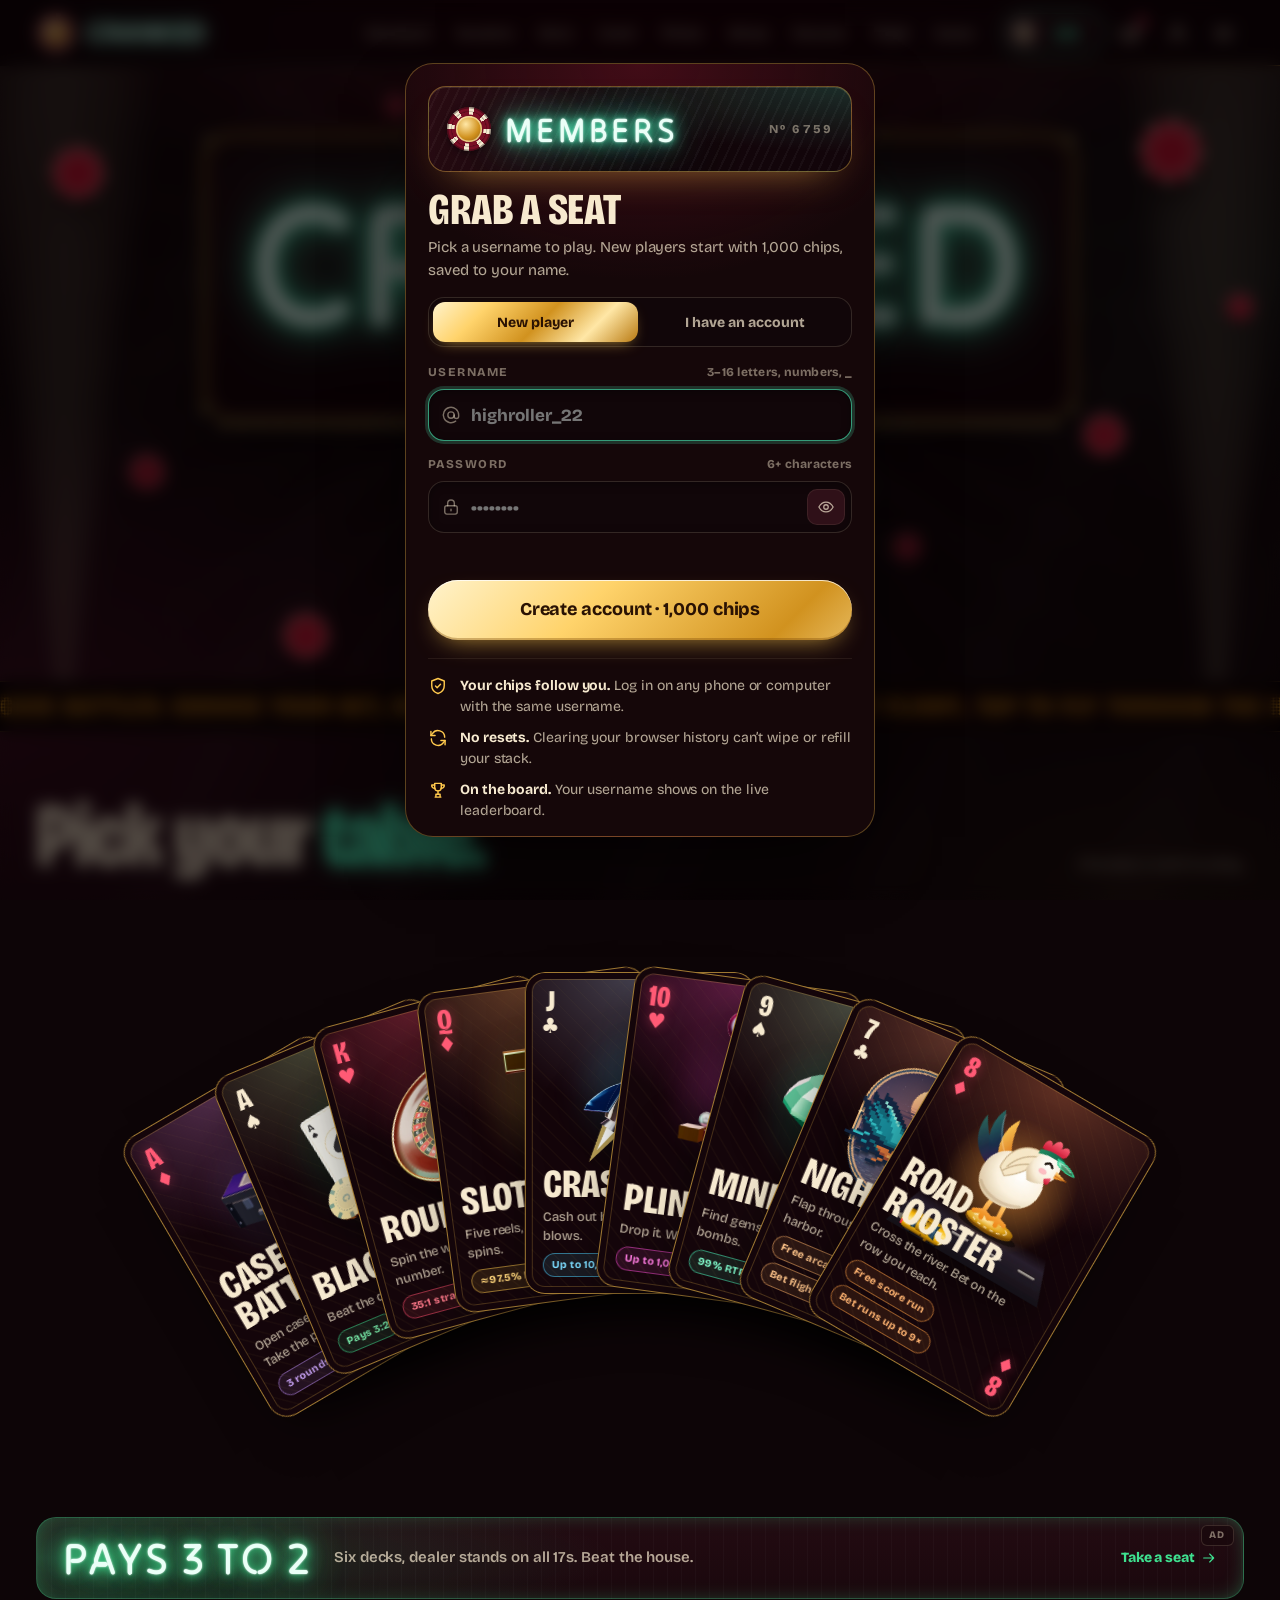
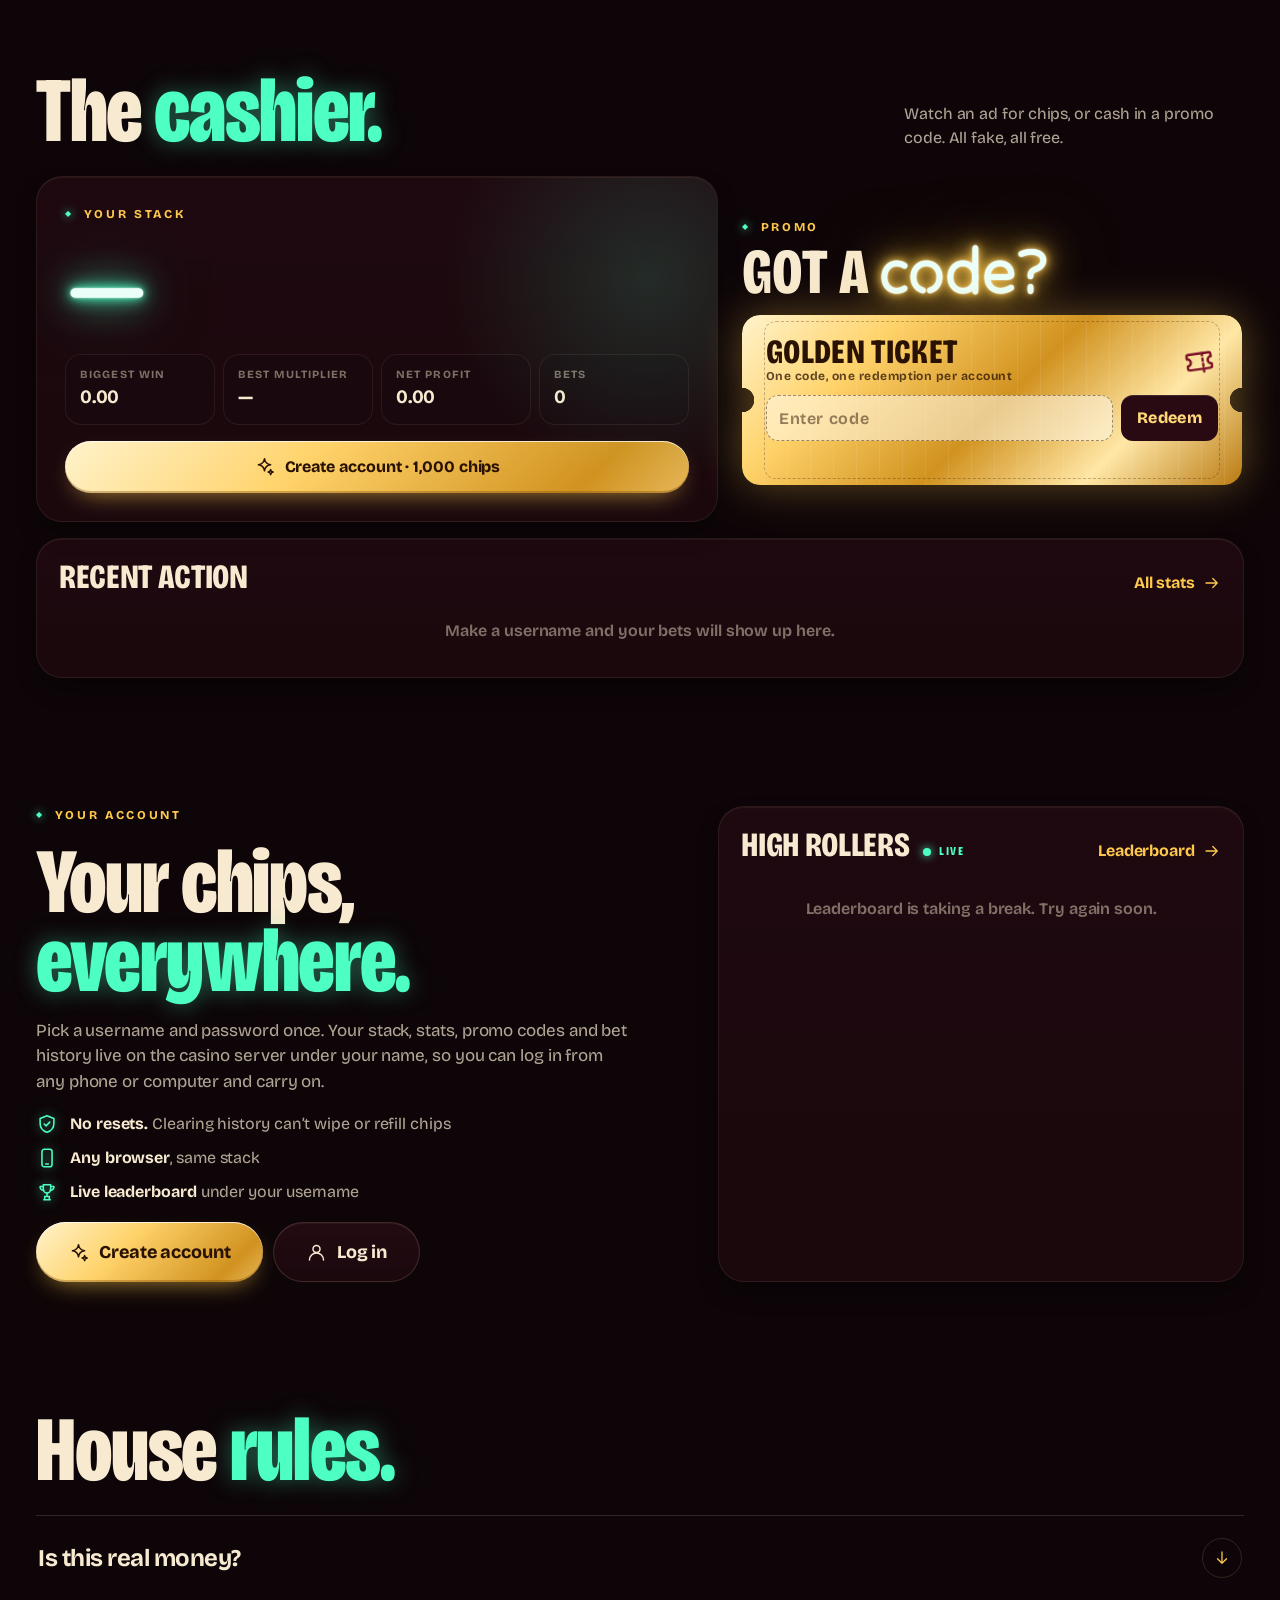
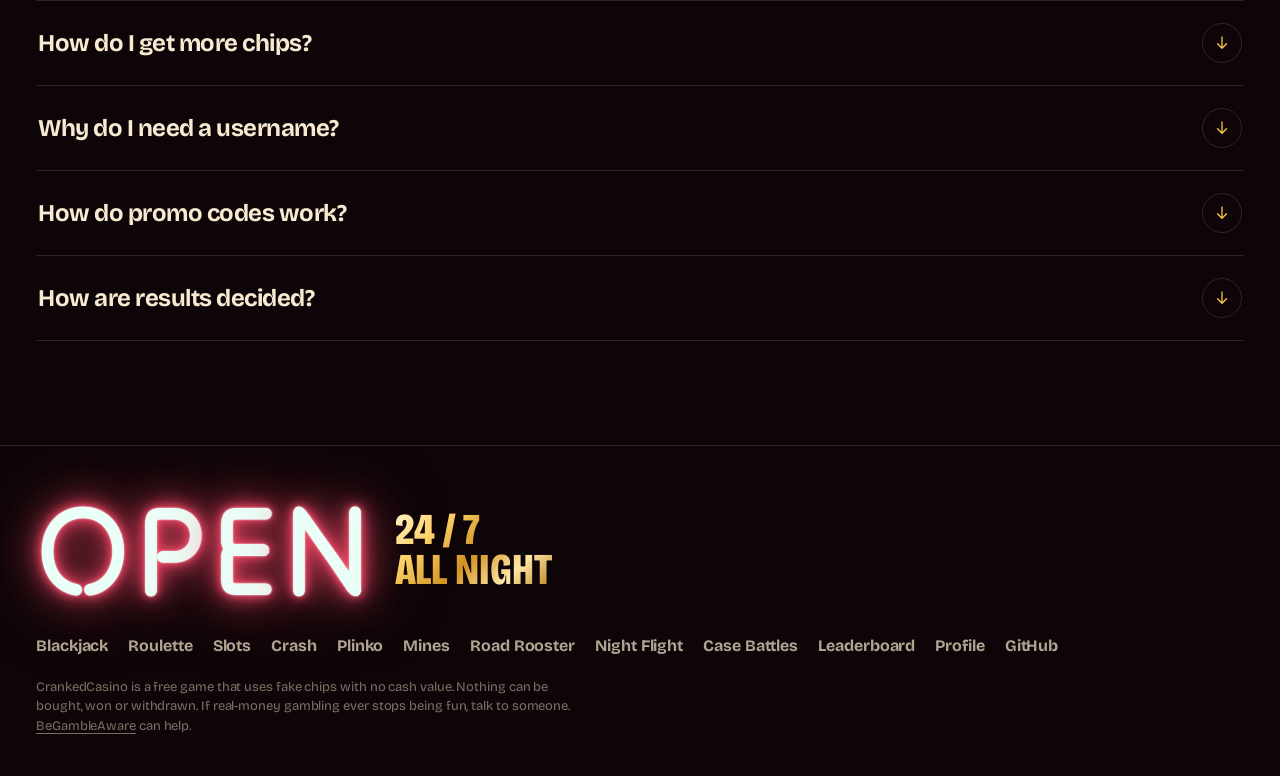
==== commit 311f0ef0: "Redesign case openings as a responsive orbital reveal arena" ====
--- a/index.html
+++ b/index.html
@@ -40,6 +40,7 @@
   <link rel="stylesheet" href="css/games.css?v=196b4ae6748e">
   <link rel="stylesheet" href="css/cases.css?v=de2036ae15a9">
   <link rel="stylesheet" href="css/cases-lobby.css?v=abeb2709f6ee">
+  <link rel="stylesheet" href="css/cases-arena.css?v=6d3a54699458">
   <link rel="stylesheet" href="css/tables.css?v=0660aeab1716">
 
   <script>
@@ -50,7 +51,7 @@
       if (localStorage.getItem('cc:motion') === '"reduced"') document.documentElement.dataset.motion = 'reduced';
     } catch (e) {}
   </script>
-  <script type="module" src="js/main.js?v=8bbe697797bd"></script>
+  <script type="module" src="js/main.js?v=e109ecc3244d"></script>
 </head>
 <body>
   <div class="backdrop" aria-hidden="true">
--- a/css/cases-arena.css
+++ b/css/cases-arena.css
@@ -0,0 +1,198 @@
+/* Orbital opening arena. Decorative motion is bounded to each reveal phase. */
+#case-openings {
+  --ca-brass:#e2bb7d; --ca-soft:#b4a6b3;
+  border:1px solid #b9986038; border-radius:24px;
+  background:radial-gradient(ellipse at 50% 10%,#38232c 0,transparent 52%),#100e15;
+  box-shadow:0 25px 65px #0004; overflow:hidden;
+  font-family:var(--font-ui,Arial,sans-serif);
+}
+#case-openings .cb-header { padding:22px 26px 18px; background:transparent; border-bottom:1px solid #c8a36d1c; }
+#case-openings .cb-brand { display:flex; align-items:center; gap:8px; color:#ba9d7e; font-size:8px; letter-spacing:2.3px; margin-bottom:10px; }
+#case-openings .cb-brand i { width:5px; height:5px; transform:rotate(45deg); background:#efc386; box-shadow:0 0 10px #efc38666; }
+#case-openings h2 { font-family:var(--font-display,Arial,sans-serif); font-size:27px; font-weight:650; letter-spacing:-.8px; color:#f5e9da; }
+#case-openings h2 small { font-family:var(--font-body,Arial,sans-serif); font-size:9px; letter-spacing:2.5px; color:#b6a09e; font-weight:500; vertical-align:middle; }
+#case-openings .ca-title-mark { font-weight:300; color:#786052; margin:0 10px; }
+#case-openings .cb-mode { border:1px solid #b4916344; border-radius:30px; padding:7px 13px; font-size:10px; letter-spacing:.5px; color:#e2c5a1; background:#e5b76c08; }
+#case-openings .cb-case-stage { height:148px; padding:14px 28px; background:radial-gradient(ellipse at 50% 80%,color-mix(in srgb,var(--case-color) 10%,transparent),transparent 65%); }
+#case-openings .cb-case-copy { min-width:0; gap:8px; }
+#case-openings .cb-caption { font-size:9px; color:#c5b2bb; letter-spacing:1.7px; max-width:190px; }
+#case-openings .cb-round-label { font-size:17px; color:#f1dfc8; letter-spacing:-.3px; }
+#case-openings .cb-rounds { gap:7px; padding-top:5px; }
+#case-openings .cb-rounds span { width:24px; height:3px; border-radius:2px; background:#baa48424; }
+#case-openings .cb-rounds .cb-current { background:var(--case-color); box-shadow:0 0 9px color-mix(in srgb,var(--case-color) 40%,transparent); }
+#case-openings .cb-case-art { width:230px; height:179px; top:-18px; filter:drop-shadow(0 15px 10px #08060b80); }
+#case-openings .cb-case-status { padding:6px 10px; border:1px solid #b7a0bb2b; border-radius:30px; font-size:10px; letter-spacing:.3px; color:#cdbbc9; background:#140f1855; }
+#case-openings .cb-duel { padding:0 26px 19px; background:transparent; }
+#case-openings .cb-duel-caption { min-height:29px; }
+#case-openings .cb-momentum { font-size:11px; }
+#case-openings .cb-pot { color:#e2bc83; font-size:10px; letter-spacing:1px; }
+#case-openings .cb-balance { height:2px; background:#c6b29220; }
+#case-openings .cb-balance i { background:linear-gradient(90deg,#897252,#ecc690); }
+#case-openings .cb-balance b { background:linear-gradient(90deg,#b9a3e7,#655279); }
+#case-openings .cb-battle { position:relative; gap:0; padding:0 15px 14px; }
+#case-openings .cb-battle:before { content:''; position:absolute; left:50%; top:0; bottom:20px; width:1px; background:linear-gradient(transparent,#bfa17f35 16%,#bfa17f15 74%,transparent); }
+#case-openings .ca-versus { position:absolute; z-index:5; left:50%; top:47px; transform:translateX(-50%); width:29px; height:29px; display:grid; place-items:center; border:1px solid #c29c624d; border-radius:50%; background:#211a22; color:#bca78f; font-size:8px; letter-spacing:1px; box-shadow:0 0 0 5px #17121b; }
+#case-openings .cb-player { --ca-player:#e6bb81; background:none; border:0; border-radius:0; overflow:visible; padding:0 12px; }
+#case-openings .cb-player[data-player="1"] { --ca-player:#b3a0e0; }
+#case-openings .cb-player-head { padding:8px 8px 7px; min-height:58px; gap:9px; }
+#case-openings .cb-avatar { width:33px; height:37px; border-radius:12px 12px 6px 6px; border:1px solid #d4aa5e55; background:linear-gradient(145deg,#6e5436,#2c2330); color:#f1cf9a; font-size:12px; box-shadow:inset 0 1px 0 #f4d99a33; }
+#case-openings [data-player="1"] .cb-avatar { border-color:#ba9ae855; background:linear-gradient(145deg,#554061,#27212e); color:#d8c9f7; }
+#case-openings .cb-identity { min-width:0; flex:1; }
+#case-openings .cb-player-head b { overflow:hidden; text-overflow:ellipsis; white-space:nowrap; color:#f5e8e2; font-size:14px; font-weight:650; }
+#case-openings .cb-player-state { font-size:9px; line-height:1.8; letter-spacing:.2px; }
+#case-openings .cb-total { display:block; flex:0 0 auto; margin-left:auto; text-align:right; font-size:25px; font-weight:500; line-height:1.1; color:var(--ca-player); }
+#case-openings .cb-total span { display:block; font-size:8px; line-height:1.7; letter-spacing:1px; text-transform:uppercase; color:#9e8f9f; }
+#case-openings .cb-player-wager { display:flex; justify-content:space-between; align-items:center; gap:8px; margin:0; padding:0 8px 8px 50px; color:#a08f9d; font-size:9px; letter-spacing:.3px; }
+#case-openings .cb-player-wager strong { color:#d7c2ac; font-weight:500; margin:0 2px; }
+#case-openings .ca-seat { font-variant-numeric:tabular-nums; letter-spacing:1px; color:#9f8e773d; }
+#case-openings .cb-window,#case-openings .cb-rare .cb-window,#case-openings .cb-premium .cb-window { height:264px; border:0; background:none; overflow:hidden; isolation:isolate; contain:layout paint; -webkit-mask-image:linear-gradient(90deg,transparent,#000 10%,#000 90%,transparent); mask-image:linear-gradient(90deg,transparent,#000 10%,#000 90%,transparent); }
+#case-openings .cb-window:before { display:none; }
+#case-openings .cb-window:after { display:none; }
+#case-openings .ca-chamber { position:absolute; inset:0; pointer-events:none; }
+#case-openings .ca-chamber:before { content:''; position:absolute; inset:5% 0 8%; background:radial-gradient(ellipse at 50% 52%,color-mix(in srgb,var(--case-color) 13%,transparent),transparent 67%); }
+#case-openings .ca-gate { position:absolute; left:50%; top:47%; width:calc(100% - 18px); max-width:254px; aspect-ratio:1; transform:translate(-50%,-50%); color:var(--case-color); overflow:visible; }
+#case-openings .ca-gate-rim { stroke:var(--ca-player); stroke-width:.7; opacity:.38; }
+#case-openings .ca-gate-ticks { stroke:var(--ca-player); stroke-width:4; stroke-dasharray:.6 6.5; opacity:.28; }
+#case-openings .ca-gate-rotor { transform-origin:120px 120px; stroke:currentColor; stroke-width:1.5; opacity:.7; }
+#case-openings .ca-gate-inner { stroke:var(--ca-player); stroke-width:.6; opacity:.25; }
+#case-openings .ca-horizon { position:absolute; left:50%; width:94%; max-width:310px; top:52%; height:31%; border:1px solid #d6ad7730; border-radius:50%; transform:translateX(-50%) rotate(-13deg); }
+#case-openings .ca-horizon:after { content:''; position:absolute; inset:8px -5px; border:1px solid #d6ad7712; border-radius:50%; }
+#case-openings .ca-plinth { position:absolute; width:56%; max-width:190px; height:32px; left:50%; bottom:20px; transform:translateX(-50%); border:1px solid #d1ac7355; border-radius:50%; background:linear-gradient(180deg,#7460412e,#211723); box-shadow:0 6px 0 #100c15,0 7px 0 #c49b5030; }
+#case-openings .ca-plinth i { position:absolute; inset:5px 10px; border:1px solid #d9b47540; border-radius:50%; background:radial-gradient(ellipse,color-mix(in srgb,var(--case-color) 15%,transparent),transparent); }
+#case-openings .ca-plinth b { position:absolute; width:5px; height:5px; left:calc(50% - 2px); bottom:0; transform:rotate(45deg); background:#f0ce92; box-shadow:0 0 12px #ffcf7655; }
+#case-openings .ca-lock { position:absolute; inset:30% 21%; opacity:0; }
+#case-openings .ca-lock i { position:absolute; top:0; bottom:0; width:9px; border-top:1px solid var(--ca-player); border-bottom:1px solid var(--ca-player); }
+#case-openings .ca-lock i:first-child { left:0; border-left:1px solid var(--ca-player); }
+#case-openings .ca-lock i:last-child { right:0; border-right:1px solid var(--ca-player); }
+#case-openings .cb-track { --orbit-item-width:176px; display:block; width:0; left:50%; top:calc(50% - 82px); height:164px; gap:6px; z-index:2; transform-origin:0 0; }
+#case-openings .cb-item { position:absolute; top:0; width:var(--orbit-item-width); height:164px; border:0; border-radius:0; background:none; overflow:visible; align-items:center; justify-content:center; transform-origin:50% 50%; }
+#case-openings .cb-item:after,#case-openings .cb-item-name { display:none; }
+#case-openings .cb-item img { width:210px; height:164px; object-fit:contain; filter:none; }
+#case-openings .cb-item.cb-landed,#case-openings .cb-rare .cb-item.cb-landed { background:none; border:0; box-shadow:none; }
+#case-openings .cb-item-aura { inset:13%; border-radius:50%; background:radial-gradient(ellipse,color-mix(in srgb,var(--item-color) 17%,transparent),transparent 68%); opacity:0; }
+#case-openings .cb-show .cb-item:not(.cb-landed) { opacity:0; transition:opacity .32s; }
+#case-openings .cb-revealed img { animation:ca-item-emerge .65s cubic-bezier(.18,.8,.25,1) both; }
+#case-openings .cb-turntable,#case-openings .cb-rare .cb-turntable { top:0; width:210px; height:164px; margin-left:-105px; animation:ca-item-emerge .65s cubic-bezier(.18,.8,.25,1) both; }
+#case-openings .cb-pointer { width:6px; height:6px; left:calc(50% - 3px); top:auto; bottom:55px; background:var(--ca-player); transform:rotate(45deg); border:1px solid #fff3cc; z-index:4; box-shadow:0 0 13px #d6b97b44; }
+#case-openings .cb-pointer:before,#case-openings .cb-pointer:after { display:none; }
+#case-openings .cb-show .cb-pointer { opacity:0; }
+#case-openings .cb-impact { display:none; }
+#case-openings .cb-special { inset:19px 0; background:radial-gradient(ellipse,#d5a36c18,transparent 70%); }
+#case-openings .cb-special b { display:grid; place-items:center; width:64px; height:76px; border:1px solid #eac58c88; border-radius:50% 50% 18% 18%; background:linear-gradient(145deg,#80633c70,#1a1424); font-size:42px; color:#f9dfa2; box-shadow:inset 0 0 0 5px #e8bf7410; }
+#case-openings .cb-special span { font-size:7px; letter-spacing:2px; margin-top:4px; }
+#case-openings .cb-revealed .cb-special { animation:ca-seal-release .4s ease-out both; }
+#case-openings .cb-rare .cb-revealed img { animation:ca-item-emerge .65s cubic-bezier(.18,.8,.25,1) both; }
+#case-openings .cb-drop-badge { top:10px; font-size:8px; letter-spacing:1.8px; padding:4px 7px; background:#1b111bb3; border-radius:30px; }
+#case-openings .cb-drop-badge:empty { display:none; }
+#case-openings .cb-score-flight { font-size:26px; }
+#case-openings .cb-result { height:94px; padding:6px 5px 12px; gap:7px; background:none; position:relative; }
+#case-openings .cb-result-tier { color:#ac96a3; font-size:8px; letter-spacing:2px; }
+#case-openings .cb-result-name { color:#f4e5d5; font-family:var(--font-display,Arial,sans-serif); font-size:21px; line-height:1.1; font-weight:600; letter-spacing:-.5px; }
+#case-openings .cb-result-value { color:#aa98ae; font-size:11px; letter-spacing:.3px; }
+#case-openings .cb-show .cb-result-value { color:var(--drop-color); }
+#case-openings .ca-collection-label { display:flex; align-items:center; gap:12px; padding:0 9px; margin:4px 0 10px; color:#9e8b9a; font-size:7px; letter-spacing:2px; }
+#case-openings .ca-collection-label i { height:1px; flex:1; background:linear-gradient(90deg,#bea07830,transparent); }
+#case-openings .cb-history { margin:0 8px 10px; gap:7px; }
+#case-openings .cb-past { height:72px; border:1px solid #9f819a2e; border-radius:16px 16px 7px 7px; background:linear-gradient(155deg,#aa8e7020,#17131c 75%); overflow:hidden; box-shadow:inset 0 1px 0 #ebc99009; }
+#case-openings .cb-past:disabled { background:linear-gradient(155deg,#d0ac6b05,#17131c); border-style:dashed; border-color:#bb9b8025; opacity:1; }
+#case-openings .ca-empty { color:#907f785f; font-size:12px; font-variant-numeric:tabular-nums; letter-spacing:1px; }
+#case-openings .ca-slot-number { position:absolute; left:6px; top:6px; font-size:7px; color:#c4b29160; }
+#case-openings .cb-past img { width:92px; height:64px; top:-3px; }
+#case-openings .cb-past small { bottom:5px; font-size:10px; color:var(--item-color); }
+#case-openings .cb-footer { padding:17px 26px 22px; border-top:1px solid #c8a36d1c; background:#0b080f30; gap:20px; }
+#case-openings .cb-verdict { color:#b3a0b0; font-size:11px; }
+#case-openings .cb-actions button { min-height:42px; border-radius:30px; font-size:11px; }
+#case-openings .cb-actions .cb-sound { background:transparent; border-color:#b49c743a; color:#c1b0bb; }
+#case-openings .cb-actions .cb-start { background:linear-gradient(120deg,#e9cba0,#b68c56); border-color:#e5bc7d; color:#271a15; min-width:123px; }
+#case-openings .cb-finale { margin:6px 24px 18px; border-radius:18px; background:radial-gradient(ellipse at 0 50%,#a57a3a28,transparent 70%),#19131d; border-color:#c49c5f55; }
+#case-openings .cb-player.cb-winner .cb-player-head { background:linear-gradient(90deg,color-mix(in srgb,var(--ca-player) 12%,transparent),transparent); border-radius:12px; }
+#case-openings .ca-speed { position:absolute; inset:19% 0 20%; overflow:hidden; opacity:0; }
+#case-openings .ca-speed i { position:absolute; top:calc(12% + var(--streak) * 17%); left:0; width:35%; height:1px; background:linear-gradient(90deg,transparent,var(--case-color),transparent); opacity:.3; }
+#case-openings[data-phase="unlock"] .ca-gate-rotor { animation:ca-gate-arm .8s cubic-bezier(.2,.8,.2,1) both; }
+#case-openings[data-phase="spin"] .ca-gate-rotor { animation:ca-gate-orbit 3.5s cubic-bezier(.2,.7,.3,1) both; }
+#case-openings[data-phase="spin"] .ca-speed { opacity:1; }
+#case-openings[data-phase="spin"] .ca-speed i { animation:ca-streak .7s calc(var(--streak) * .07s) 5 linear both; }
+#case-openings[data-phase="land"] .ca-lock { animation:ca-capture .45s ease-out both; }
+#case-openings .cb-show .ca-gate-rotor { animation:ca-gate-release .9s ease-out both; }
+#case-openings .cb-show .ca-plinth i { background:radial-gradient(ellipse,color-mix(in srgb,var(--drop-color) 35%,transparent),transparent); }
+#case-openings .cb-show .ca-chamber:before { background:radial-gradient(ellipse at 50% 52%,color-mix(in srgb,var(--drop-color) 17%,transparent),transparent 67%); }
+@keyframes ca-gate-arm { from { transform:rotate(-40deg) scale(.85); opacity:.1; } to { transform:rotate(0) scale(1); opacity:.75; } }
+@keyframes ca-gate-orbit { from { transform:rotate(0); } to { transform:rotate(270deg); } }
+@keyframes ca-gate-release { from { transform:rotate(270deg) scale(1); opacity:1; } to { transform:rotate(300deg) scale(1.07); opacity:.35; } }
+@keyframes ca-streak { from { transform:translateX(380%); opacity:0; } 30% { opacity:.3; } to { transform:translateX(-120%); opacity:0; } }
+@keyframes ca-capture { from { opacity:0; transform:scale(1.4); } 75% { opacity:.8; transform:scale(1); } to { opacity:0; transform:scale(.95); } }
+@keyframes ca-item-emerge { from { opacity:.5; transform:translateY(16px) scale(.83); } 65% { opacity:1; transform:translateY(-5px) scale(1.04); } to { opacity:1; transform:none; } }
+@keyframes ca-seal-release { from { opacity:1; transform:scale(1); } to { opacity:0; transform:scale(1.12) translateY(-12px); } }
+@container(max-width:600px) {
+  #case-openings .cb-header { padding:13px 18px; }
+  #case-openings h2 { font-size:24px; }
+  #case-openings h2 small { font-size:7px; letter-spacing:1.6px; }
+  #case-openings .ca-title-mark { margin:0 5px; }
+  #case-openings .cb-mode { font-size:9px; padding:6px 9px; }
+  #case-openings .cb-case-stage { height:117px; padding:10px 18px; }
+  #case-openings .cb-case-copy { align-self:flex-start; padding-top:12px; max-width:125px; }
+  #case-openings .cb-caption { font-size:7px; letter-spacing:1.1px; max-width:110px; }
+  #case-openings .cb-round-label { font-size:13px; }
+  #case-openings .cb-case-art { left:70%; width:195px; height:151px; top:-17px; }
+  #case-openings .cb-case-status { position:absolute; bottom:8px; right:18px; font-size:8px; padding:4px 8px; }
+  #case-openings .cb-case-halo { left:70%; width:130px; top:70%; }
+  #case-openings .cb-case-rays,#case-openings .cb-case-sparks { left:70%; }
+  #case-openings .cb-duel { padding:0 16px 12px; }
+  #case-openings .cb-duel-caption { gap:5px; min-height:32px; }
+  #case-openings .cb-momentum { font-size:9px; }
+  #case-openings .cb-pot { font-size:8px; letter-spacing:.35px; }
+  #case-openings .cb-battle { padding:0 4px 12px; }
+  #case-openings .cb-player { padding:0 4px; }
+  #case-openings .cb-player-head { padding:6px 6px; gap:6px; min-height:51px; flex-wrap:nowrap; }
+  #case-openings .cb-avatar { width:25px; height:30px; font-size:10px; border-radius:9px 9px 4px 4px; }
+  #case-openings .cb-player-head b { font-size:11px; }
+  #case-openings .cb-player-state { font-size:8px; }
+  #case-openings .cb-total { font-size:21px; }
+  #case-openings .cb-total span { font-size:6px; letter-spacing:.4px; }
+  #case-openings .cb-player-wager { padding:0 7px 6px 37px; font-size:8px; gap:6px; white-space:nowrap; }
+  #case-openings .ca-seat { display:none; }
+  #case-openings .ca-versus { top:50px; width:22px; height:22px; font-size:6px; box-shadow:0 0 0 3px #17121b; }
+  #case-openings .cb-window,#case-openings .cb-rare .cb-window,#case-openings .cb-premium .cb-window { height:211px; }
+  #case-openings .cb-track { --orbit-item-width:132px; top:calc(50% - 72px); height:144px; }
+  #case-openings .cb-item { width:var(--orbit-item-width); height:144px; }
+  #case-openings .cb-item img { width:184px; height:144px; }
+  #case-openings .cb-turntable,#case-openings .cb-rare .cb-turntable { width:184px; height:144px; margin-left:-92px; top:0; }
+  #case-openings .ca-gate { width:calc(100% - 8px); }
+  #case-openings .ca-plinth { bottom:14px; height:26px; width:65%; }
+  #case-openings .cb-pointer { bottom:46px; }
+  #case-openings .cb-drop-badge { top:8px; font-size:6px; letter-spacing:.8px; padding:4px 5px; }
+  #case-openings .cb-result { height:76px; padding:4px 5px 10px; gap:7px; }
+  #case-openings .cb-result-name { font-size:17px; line-height:1.1; }
+  #case-openings .cb-result-tier { font-size:7px; letter-spacing:1.1px; }
+  #case-openings .cb-result-value { font-size:10px; }
+  #case-openings .ca-collection-label { margin:3px 6px 9px; padding:0; font-size:6px; letter-spacing:1.2px; gap:6px; }
+  #case-openings .cb-history { margin:0 5px 6px; gap:5px; }
+  #case-openings .cb-past { height:58px; border-radius:12px 12px 5px 5px; }
+  #case-openings .cb-past img { width:74px; height:53px; top:-3px; }
+  #case-openings .cb-past small { bottom:4px; font-size:8px; }
+  #case-openings .ca-slot-number { left:4px; top:5px; font-size:6px; }
+  #case-openings .ca-empty { font-size:10px; }
+  #case-openings .cb-footer { padding:14px 17px 18px; display:flex; flex-direction:column; align-items:stretch; gap:12px; }
+  #case-openings .cb-verdict { text-align:center; font-size:10px; }
+  #case-openings .cb-actions { justify-content:space-between; }
+  #case-openings .cb-actions button { font-size:10px; }
+  #case-openings .cb-finale { margin:5px 14px 16px; }
+}
+@container(max-width:335px) {
+  #case-openings h2 { font-size:21px; }
+  #case-openings h2 small,#case-openings .ca-title-mark { display:none; }
+  #case-openings .cb-player-head { gap:4px; padding-left:3px; padding-right:3px; }
+  #case-openings .cb-avatar { width:21px; height:26px; }
+  #case-openings .cb-player-head b { font-size:10px; }
+  #case-openings .cb-total { font-size:19px; }
+  #case-openings .cb-player-wager { padding-left:29px; }
+  #case-openings .cb-result-name { font-size:15px; }
+  #case-openings .cb-result-tier { font-size:6px; }
+  #case-openings .cb-case-art { width:175px; height:137px; top:-9px; }
+}
+@media(prefers-reduced-motion:reduce) {
+  #case-openings *,#case-openings *:before,#case-openings *:after { animation:none!important; transition:none!important; }
+  #case-openings .ca-speed,#case-openings .ca-lock { display:none; }
+}
+[data-motion="reduced"] #case-openings *,[data-motion="reduced"] #case-openings *:before,[data-motion="reduced"] #case-openings *:after { animation:none!important; transition:none!important; }
+[data-motion="reduced"] #case-openings .ca-speed,[data-motion="reduced"] #case-openings .ca-lock { display:none; }
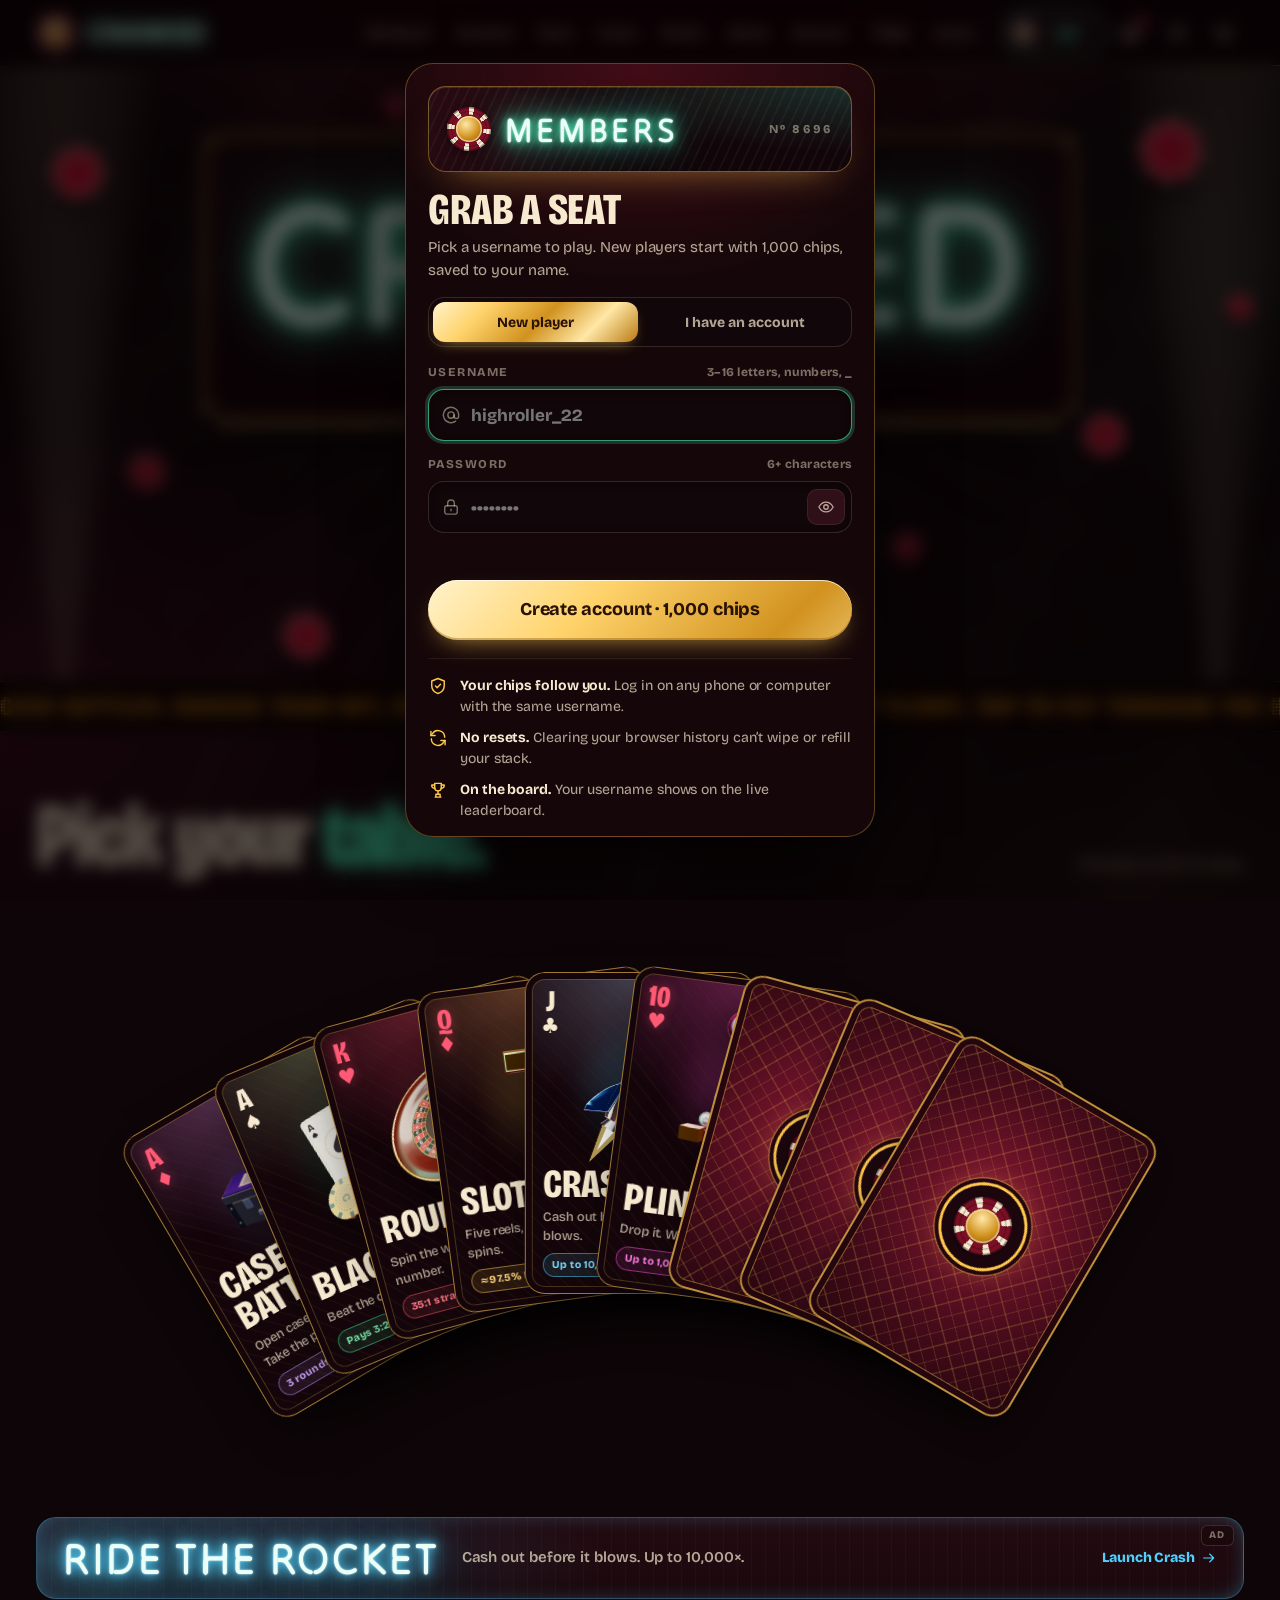
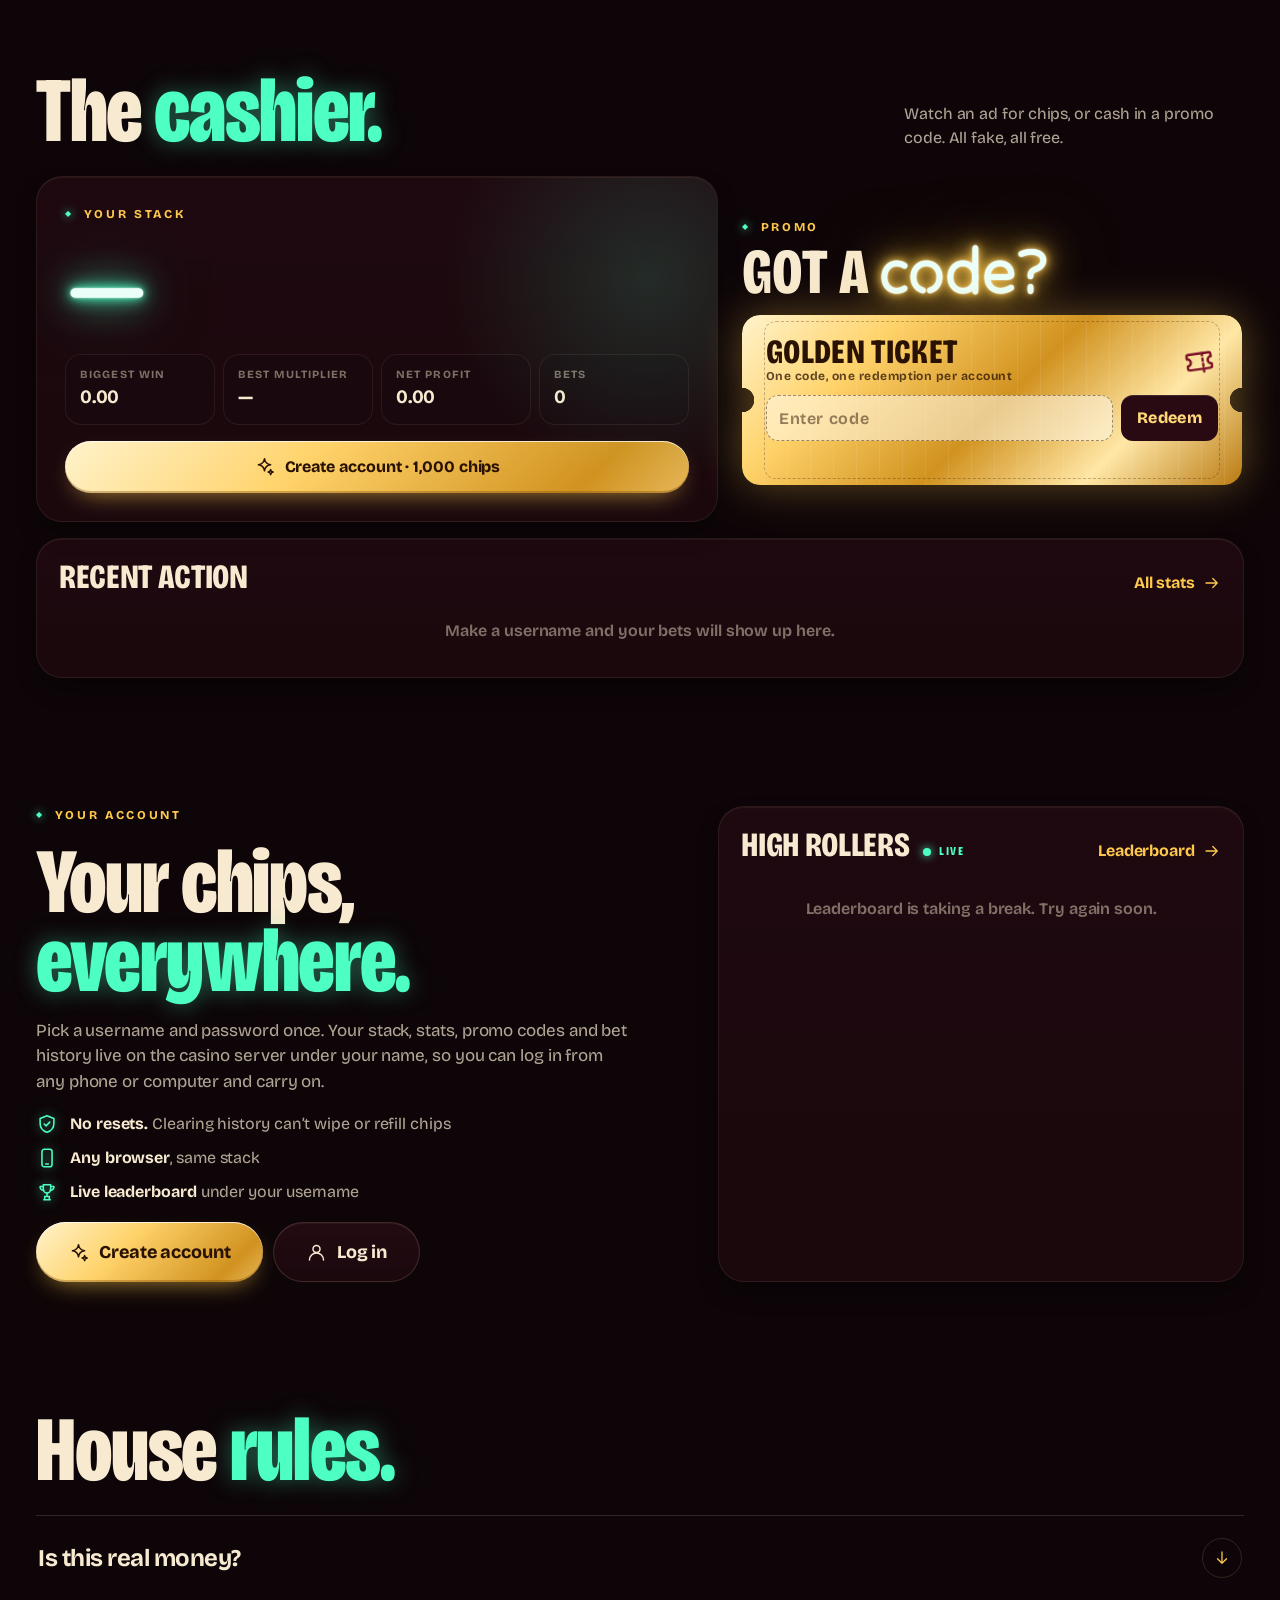
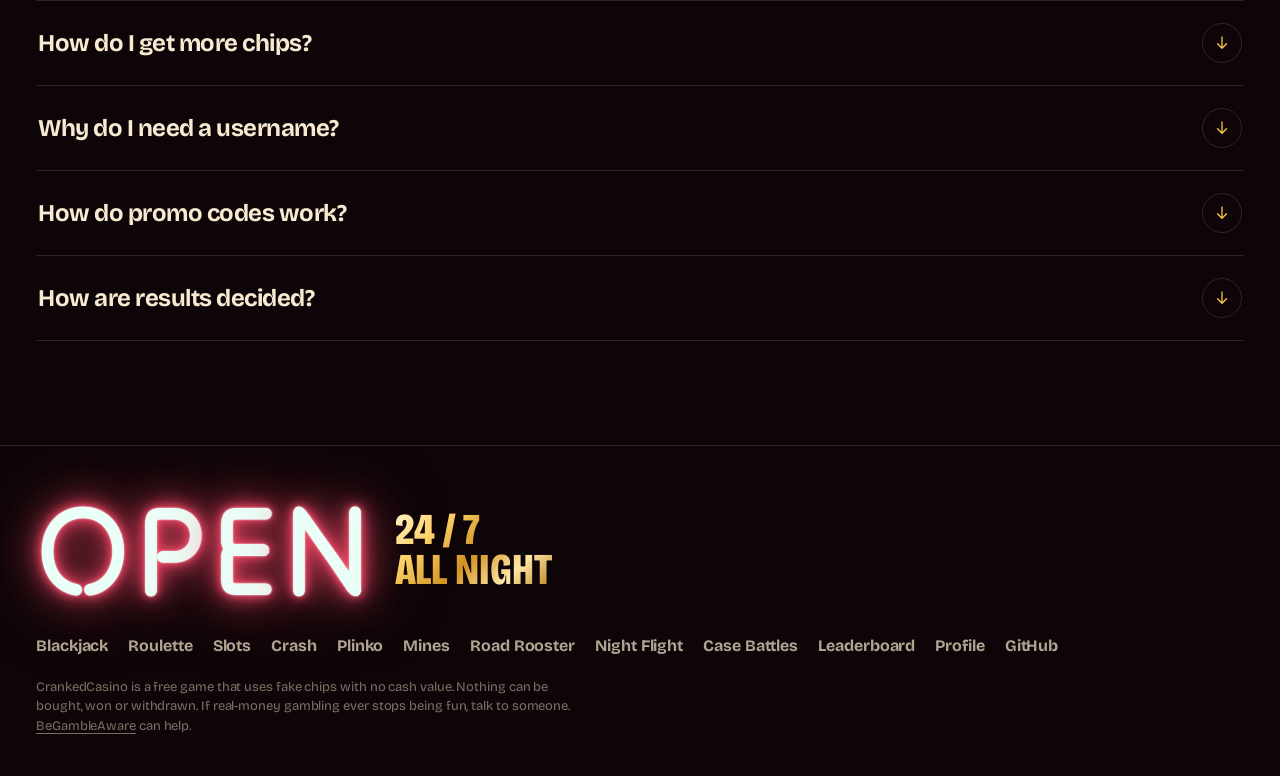
==== commit f102da6b: "Case battles: arena effects, rarity reveals, sound design and result plaque - Compositor-only effect" ====
--- a/index.html
+++ b/index.html
@@ -40,7 +40,7 @@
   <link rel="stylesheet" href="css/games.css?v=196b4ae6748e">
   <link rel="stylesheet" href="css/cases.css?v=de2036ae15a9">
   <link rel="stylesheet" href="css/cases-lobby.css?v=abeb2709f6ee">
-  <link rel="stylesheet" href="css/cases-arena.css?v=6d3a54699458">
+  <link rel="stylesheet" href="css/cases-arena.css?v=4bbdd442776a">
   <link rel="stylesheet" href="css/tables.css?v=0660aeab1716">
 
   <script>
@@ -51,7 +51,7 @@
       if (localStorage.getItem('cc:motion') === '"reduced"') document.documentElement.dataset.motion = 'reduced';
     } catch (e) {}
   </script>
-  <script type="module" src="js/main.js?v=e109ecc3244d"></script>
+  <script type="module" src="js/main.js?v=2ed58281572d"></script>
 </head>
 <body>
   <div class="backdrop" aria-hidden="true">
--- a/css/cases-arena.css
+++ b/css/cases-arena.css
@@ -196,3 +196,67 @@
 }
 [data-motion="reduced"] #case-openings *,[data-motion="reduced"] #case-openings *:before,[data-motion="reduced"] #case-openings *:after { animation:none!important; transition:none!important; }
 [data-motion="reduced"] #case-openings .ca-speed,[data-motion="reduced"] #case-openings .ca-lock { display:none; }
+/* Arena effects (js/games/cases-fx.js): compositor-only sprites over the whole battle. */
+#case-openings { position:relative; scroll-margin-top:calc(var(--header-h,66px) + env(safe-area-inset-top,0px) + 10px); }
+#case-openings .cbx-layer { position:absolute; inset:0; z-index:30; pointer-events:none; overflow:hidden; contain:strict; }
+#case-openings .cbx { position:absolute; left:0; top:0; opacity:0; pointer-events:none; font-style:normal; --c:#ffd98a; }
+#case-openings .cbx-spark { width:3px; height:18px; margin:-9px 0 0 -1.5px; border-radius:3px; background:linear-gradient(to top,transparent,var(--c) 45%,#fff); }
+#case-openings .cbx-ember { width:8px; height:8px; margin:-4px 0 0 -4px; border-radius:50%; background:radial-gradient(circle,#fff 0 18%,var(--c) 42%,transparent 70%); }
+#case-openings .cbx-shard { width:8px; height:13px; margin:-6.5px 0 0 -4px; background:linear-gradient(135deg,#fff,var(--c) 55%,color-mix(in srgb,var(--c) 55%,#000)); clip-path:polygon(50% 0,100% 45%,50% 100%,0 45%); }
+#case-openings .cbx-star { width:17px; height:17px; margin:-8.5px 0 0 -8.5px; background:radial-gradient(circle,#fff 0 14%,var(--c) 32%,transparent 64%); clip-path:polygon(50% 0,58% 42%,100% 50%,58% 58%,50% 100%,42% 58%,0 50%,42% 42%); }
+#case-openings .cbx-coin { width:13px; height:13px; margin:-6.5px 0 0 -6.5px; border-radius:50%; background:radial-gradient(circle at 35% 30%,#fff6d6,var(--c) 45%,#9c6a1d); box-shadow:inset 0 0 0 1.5px #fff5,0 0 7px #ffcf6a88; }
+#case-openings .cbx-confetti { width:7px; height:11px; margin:-5.5px 0 0 -3.5px; border-radius:1.5px; background:var(--c); }
+#case-openings .cbx-orb { width:10px; height:10px; margin:-5px 0 0 -5px; border-radius:50%; background:radial-gradient(circle,#fff 0 25%,var(--c) 52%,transparent 74%); box-shadow:0 0 12px var(--c); }
+#case-openings .cbx-ring { border-radius:50%; border:2px solid var(--c); box-shadow:0 0 16px var(--c),inset 0 0 16px color-mix(in srgb,var(--c) 45%,transparent); }
+#case-openings .cbx-ring.cbx-thick { border-width:5px; }
+#case-openings .cbx-flare { border-radius:50%; background:radial-gradient(circle,#fff,color-mix(in srgb,var(--c) 80%,#fff) 12%,color-mix(in srgb,var(--c) 42%,transparent) 32%,transparent 68%); }
+#case-openings .cbx-beam { transform-origin:50% 100%; background:linear-gradient(to top,transparent,color-mix(in srgb,var(--c) 70%,#fff) 16%,color-mix(in srgb,var(--c) 32%,transparent) 62%,transparent); -webkit-mask-image:linear-gradient(90deg,transparent,#000 38%,#000 62%,transparent); mask-image:linear-gradient(90deg,transparent,#000 38%,#000 62%,transparent); }
+#case-openings .cbx-streak { height:3px; margin-top:-1.5px; transform-origin:0 50%; border-radius:3px; background:linear-gradient(90deg,transparent,var(--c) 30%,#fff 88%,transparent); box-shadow:0 0 12px var(--c); }
+#case-openings .cbx-flash { width:100%; height:100%; background:radial-gradient(ellipse at 50% 55%,color-mix(in srgb,var(--c) 55%,#fff),color-mix(in srgb,var(--c) 28%,transparent) 55%,transparent 88%); }
+#case-openings .cbx-text { white-space:nowrap; font-family:var(--font-display,Arial,sans-serif); font-weight:800; font-size:42px; line-height:1; letter-spacing:-1px; color:#fff; text-shadow:0 0 16px var(--c),0 0 40px color-mix(in srgb,var(--c) 70%,transparent),0 3px 0 #0008; }
+#case-openings .cbx-count { font-size:104px; letter-spacing:-4px; }
+#case-openings .cbx-round { font-size:32px; font-weight:700; letter-spacing:7px; }
+#case-openings .cbx-steal { font-size:28px; letter-spacing:4px; color:#fff7e8; }
+#case-openings .cbx-vignette { position:absolute; inset:0; background:radial-gradient(ellipse 75% 62% at 50% 60%,transparent 30%,#06030bd9); opacity:0; transition:opacity .45s ease; }
+#case-openings.cb-tension .cbx-vignette { opacity:1; }
+@container(max-width:550px) {
+  #case-openings .cbx-count { font-size:78px; }
+  #case-openings .cbx-round { font-size:22px; letter-spacing:4px; }
+  #case-openings .cbx-steal { font-size:20px; letter-spacing:2.5px; }
+}
+/* A rare pull tips its hand in the last second of the spin. */
+#case-openings .cb-tell .ca-gate { color:var(--tell); }
+#case-openings .cb-tell .ca-gate-rim,#case-openings .cb-tell .ca-gate-inner { stroke:var(--tell); opacity:.8; }
+#case-openings .cb-tell .ca-chamber:before { background:radial-gradient(ellipse at 50% 52%,color-mix(in srgb,var(--tell) 42%,transparent),transparent 66%); animation:cbx-tell .4s ease-in-out 4 alternate both; }
+/* Premium drops open a fan of light behind the item. */
+#case-openings .cb-show.cb-premium .ca-chamber:after { content:''; position:absolute; left:50%; top:47%; width:min(150%,430px); aspect-ratio:1; border-radius:50%; background:repeating-conic-gradient(from 0deg,color-mix(in srgb,var(--drop-color) 36%,transparent) 0deg 6deg,transparent 6deg 22deg); -webkit-mask-image:radial-gradient(circle,#000 6%,transparent 64%); mask-image:radial-gradient(circle,#000 6%,transparent 64%); transform:translate(-50%,-50%); animation:cbx-rays 2.4s cubic-bezier(.2,.7,.3,1) both; }
+#case-openings .cb-show.cb-rare .ca-chamber:after { background:repeating-conic-gradient(from 0deg,#ffe7b866 0deg 5deg,color-mix(in srgb,var(--drop-color) 30%,transparent) 5deg 10deg,transparent 10deg 20deg); }
+/* The score bar's meeting point glows and slides with the lead. */
+#case-openings .cb-balance { overflow:visible; }
+#case-openings .cb-balance:after { content:''; position:absolute; inset:-7px 0; background:radial-gradient(circle,#fff 0 1.5px,#ffe7b8 2.5px,#ffcf7a55 5px,transparent 9px) center/20px 16px no-repeat; transform:translateX(calc((var(--share) - .5) * 100%)); transition:transform .65s cubic-bezier(.2,.7,.2,1); }
+/* Result: the winner's chamber stays lit, the other dims, and a plaque lands over the arena. */
+#case-openings .cb-player.cb-winner .ca-gate { color:#ffd98a; }
+#case-openings .cb-player.cb-winner .ca-gate-rim { stroke:#ffd98a; opacity:.85; }
+#case-openings .cb-player.cb-winner .cb-total { text-shadow:0 0 18px color-mix(in srgb,var(--ca-player) 65%,transparent); }
+#case-openings .cb-player.cb-defeated .cb-window,#case-openings .cb-player.cb-defeated .cb-result { filter:saturate(.3) brightness(.7); transition:filter .9s ease; }
+#case-openings .cb-player.cb-defeated .cb-total { opacity:.6; }
+#case-openings .cb-battle>.cb-finale { --win-color:#e9c27f; position:absolute; z-index:9; left:50%; top:200px; width:min(86%,400px); min-height:0; margin:0; flex-direction:column; justify-content:center; gap:2px; padding:16px 20px 18px; text-align:center; transform:translate(-50%,-50%); border:1px solid color-mix(in srgb,var(--win-color) 55%,transparent); border-radius:20px; background:radial-gradient(ellipse at 50% 0,color-mix(in srgb,var(--win-color) 24%,transparent),transparent 72%),linear-gradient(170deg,#2a1f2ef7,#130f18fa); box-shadow:0 24px 60px #000b,0 0 70px color-mix(in srgb,var(--win-color) 26%,transparent); animation:cbx-plaque .5s cubic-bezier(.2,.9,.25,1.1) both; }
+#case-openings.cb-finale-live .cb-battle>.cb-finale { animation:cbx-plaque .75s cubic-bezier(.2,.9,.25,1.15) .3s both; }
+#case-openings .cb-battle>.cb-finale:after { content:''; position:absolute; inset:0; background:linear-gradient(105deg,transparent 30%,#ffffff2b 48%,transparent 66%); transform:translateX(-130%); animation:cbx-sheen 1.2s ease-in-out 1.1s 2 both; pointer-events:none; }
+#case-openings .cb-battle>.cb-finale .cb-finale-crown { font-size:40px; background:linear-gradient(#fff6d8,#ffd27d 52%,#b0692a); -webkit-background-clip:text; background-clip:text; color:transparent; filter:drop-shadow(0 0 12px #ffcb6f88); }
+#case-openings .cb-battle>.cb-finale .cb-finale-kicker { color:var(--win-color); font-size:10px; letter-spacing:4px; font-weight:700; margin:2px 0 4px; }
+#case-openings .cb-battle>.cb-finale strong { font-size:26px; color:#fff3df; }
+#case-openings .cb-battle>.cb-finale p { margin-top:5px; }
+#case-openings .cb-battle>.cb-finale.cb-finale-lost { --win-color:#e58b96; }
+#case-openings .cb-battle>.cb-finale.cb-finale-lost .cb-finale-crown { filter:grayscale(1) brightness(.75); }
+@container(max-width:550px) {
+  #case-openings .cb-battle>.cb-finale { width:min(92%,340px); padding:13px 14px 15px; }
+  #case-openings .cb-battle>.cb-finale .cb-finale-crown { font-size:32px; }
+  #case-openings .cb-battle>.cb-finale strong { font-size:21px; }
+}
+@keyframes cbx-tell { from { opacity:.35; } to { opacity:1; } }
+@keyframes cbx-rays { from { opacity:0; transform:translate(-50%,-50%) rotate(-30deg) scale(.45); } 22% { opacity:1; } to { opacity:.5; transform:translate(-50%,-50%) rotate(24deg) scale(1); } }
+@keyframes cbx-plaque { from { opacity:0; transform:translate(-50%,-50%) scale(1.55); } 62% { opacity:1; transform:translate(-50%,-50%) scale(.96); } to { opacity:1; transform:translate(-50%,-50%) scale(1); } }
+@keyframes cbx-sheen { to { transform:translateX(130%); } }
+@media(prefers-reduced-motion:reduce) { #case-openings .cbx-layer { display:none; } }
+[data-motion="reduced"] #case-openings .cbx-layer { display:none; }
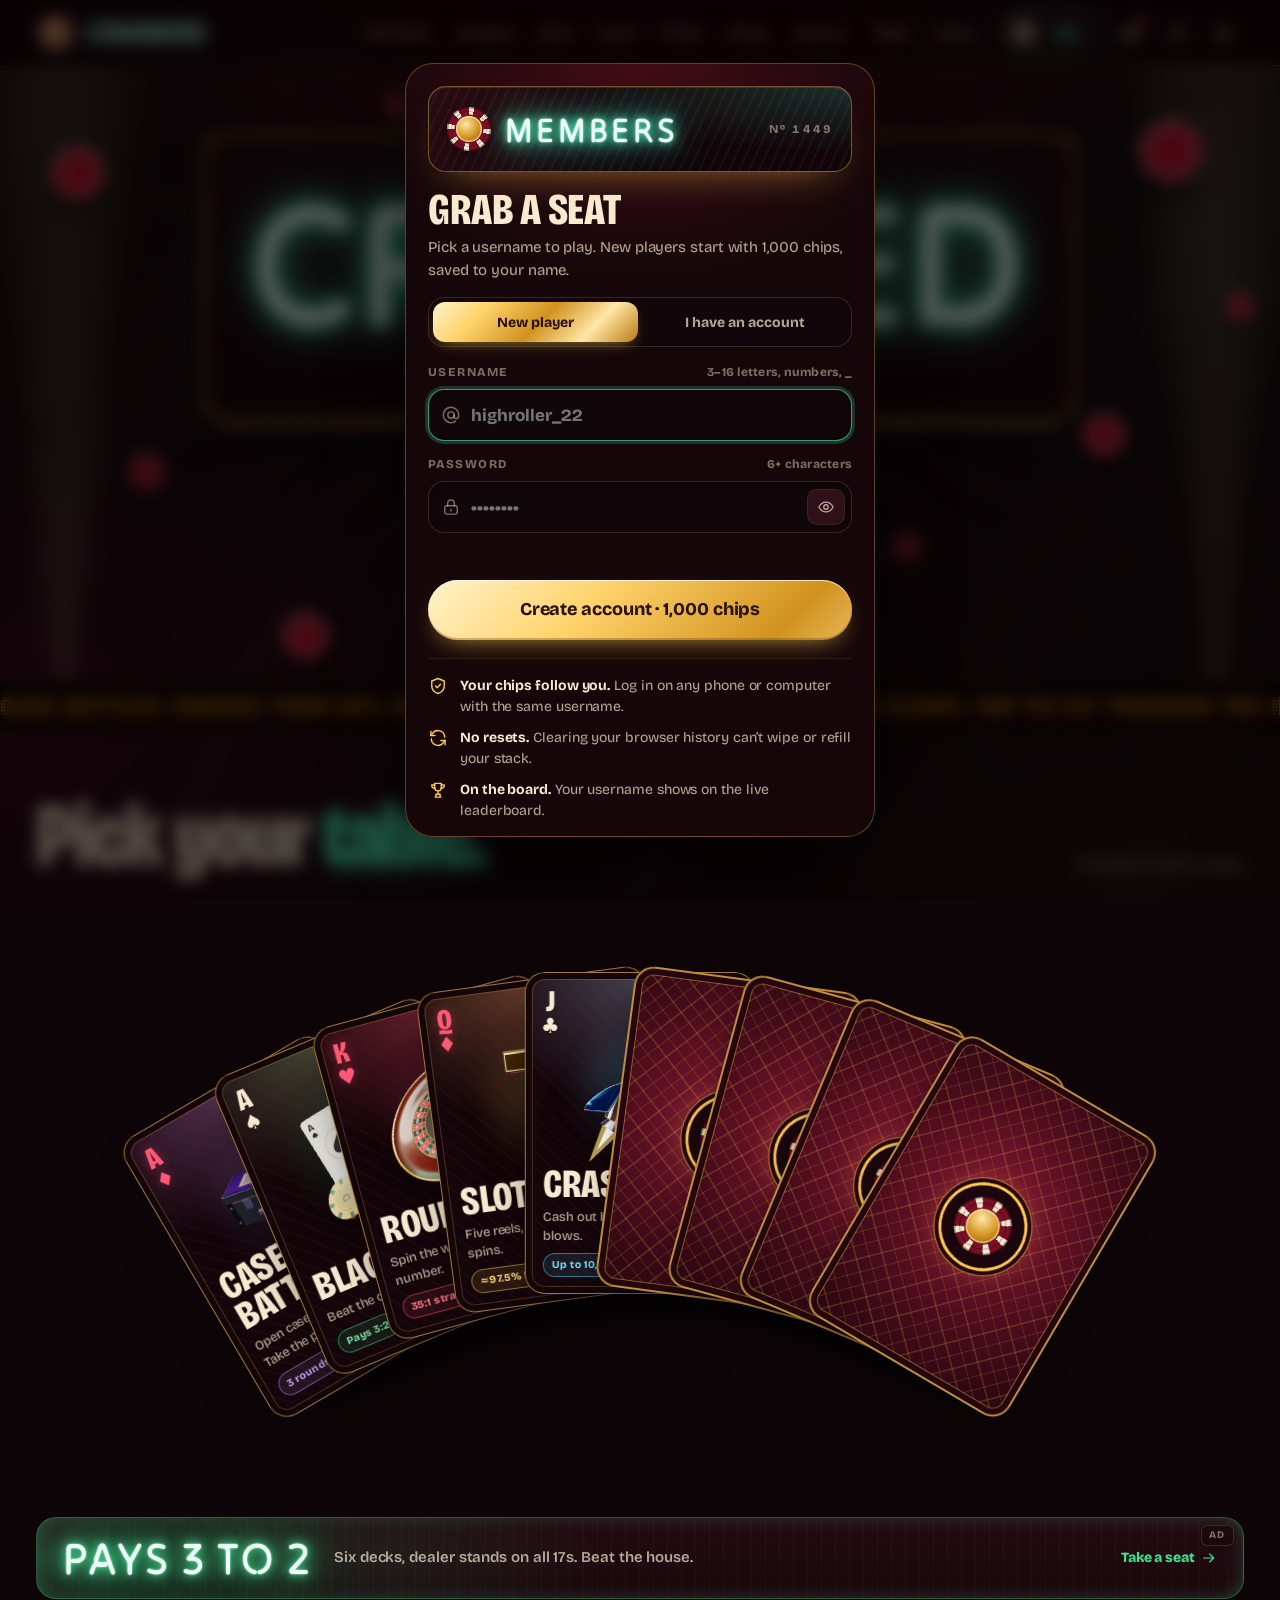
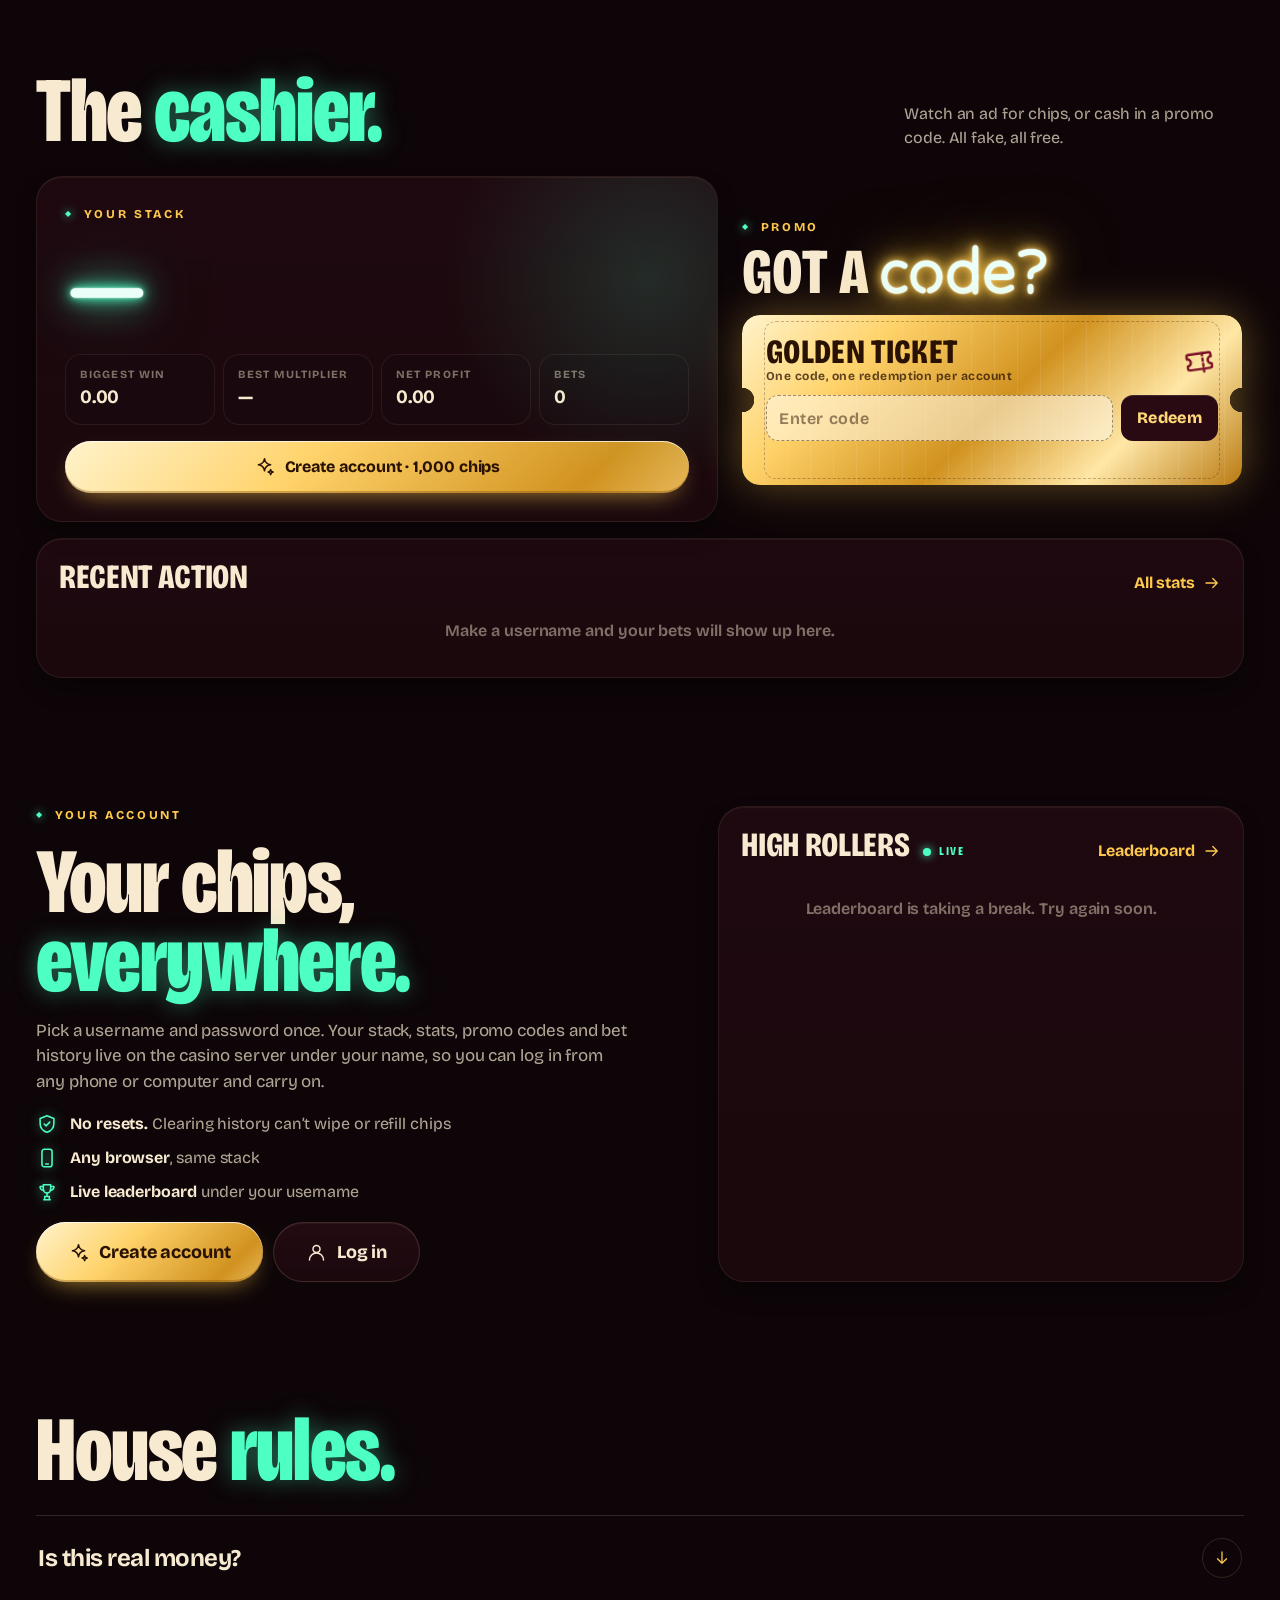
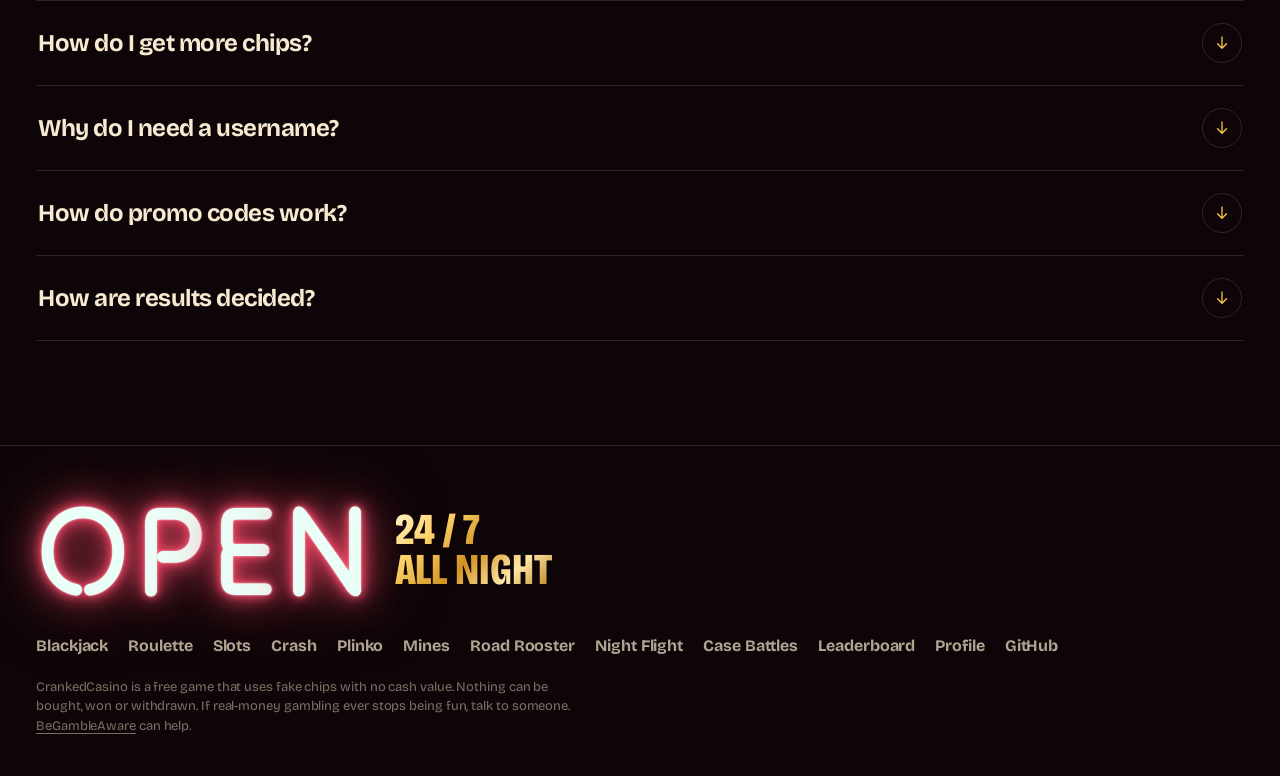
==== commit 2ccb1f6c: "Add multiplayer: shared Blackjack tables and 1v1 challenges Blackjack tables (Table · multiplayer): " ====
--- a/index.html
+++ b/index.html
@@ -42,6 +42,7 @@
   <link rel="stylesheet" href="css/cases-lobby.css?v=abeb2709f6ee">
   <link rel="stylesheet" href="css/cases-arena.css?v=4bbdd442776a">
   <link rel="stylesheet" href="css/tables.css?v=0660aeab1716">
+  <link rel="stylesheet" href="css/multiplayer.css?v=2d00df0a9cf7">
 
   <script>
     // Apply the saved theme before first paint so there's no flash.
@@ -51,7 +52,7 @@
       if (localStorage.getItem('cc:motion') === '"reduced"') document.documentElement.dataset.motion = 'reduced';
     } catch (e) {}
   </script>
-  <script type="module" src="js/main.js?v=2ed58281572d"></script>
+  <script type="module" src="js/main.js?v=9d49cab85bc5"></script>
 </head>
 <body>
   <div class="backdrop" aria-hidden="true">
--- a/css/multiplayer.css
+++ b/css/multiplayer.css
@@ -0,0 +1,159 @@
+/* ==========================================================================
+   Multiplayer · 1v1 challenges (Road Rooster, Night Flight) and shared Blackjack tables
+   ========================================================================== */
+
+/* ---------- 1v1 challenge panel ---------- */
+.duels { display: grid; gap: 12px; }
+.duels[hidden] { display: none; }
+.duels-rule { display: flex; gap: 10px; align-items: center; padding: 10px 12px; border-radius: 14px; font-size: 13px; line-height: 1.35; color: var(--text-2);
+  background: color-mix(in oklab, var(--accent) 9%, var(--panel)); border: 1px solid color-mix(in oklab, var(--accent) 35%, var(--line)); }
+.duels-rule b { flex: none; display: grid; place-items: center; height: 26px; padding: 0 9px; border-radius: 8px; background: var(--accent); color: #06140f; font-weight: 900; letter-spacing: 0.04em; }
+.duels-rule strong { color: var(--text); }
+.duels-post { width: 100%; height: 60px; border-radius: 18px; display: grid; place-content: center; gap: 1px; font-size: 18px; }
+.duels-post .sub { font-size: 12.5px; font-weight: 650; opacity: 0.75; font-variant-numeric: tabular-nums; }
+.duels-hint { margin: 0; font-size: 12.5px; line-height: 1.45; color: var(--text-3); }
+.duels-block h4 { margin: 2px 0 8px; display: flex; align-items: center; gap: 8px; font-size: 11px; letter-spacing: 0.14em; text-transform: uppercase; color: var(--text-3); }
+.duels-count { min-width: 20px; height: 20px; padding: 0 6px; border-radius: 99px; display: inline-grid; place-items: center; background: var(--accent); color: #06140f; font-size: 11px; letter-spacing: 0; }
+.duels-count:empty { display: none; }
+.duels-list { list-style: none; margin: 0; padding: 0; display: grid; gap: 8px; max-height: 320px; overflow: auto; overscroll-behavior: contain; }
+.duel-row { display: flex; align-items: center; gap: 10px; padding: 9px 10px; border-radius: 14px; background: var(--panel); border: 1px solid var(--line); animation: duel-in 0.35s var(--ease-out) both; }
+.duel-avatar { width: 34px; height: 34px; flex: none; border-radius: 11px; display: grid; place-items: center; font-weight: 850; color: var(--text);
+  background: linear-gradient(140deg, color-mix(in oklab, var(--accent) 45%, var(--panel-2)), var(--panel-3)); }
+.duel-who { flex: 1; min-width: 0; display: grid; }
+.duel-who b { overflow: hidden; text-overflow: ellipsis; white-space: nowrap; }
+.duel-who small { color: var(--text-3); font-variant-numeric: tabular-nums; }
+.duel-accept { flex: none; height: 46px; padding: 0 14px; border-radius: 12px; display: grid; place-content: center; line-height: 1.1; font-weight: 800; }
+.duel-accept small { font-size: 11px; font-weight: 650; opacity: 0.75; font-variant-numeric: tabular-nums; }
+.duel-tag { flex: none; min-width: 50px; padding: 4px 8px; border-radius: 8px; text-align: center; font-size: 10.5px; font-weight: 900; letter-spacing: 0.1em; background: var(--panel-3); color: var(--text-2); }
+.duel-text { flex: 1; min-width: 0; font-size: 13px; color: var(--text-2); font-variant-numeric: tabular-nums; }
+.duel-row.is-win .duel-tag { background: var(--win); color: #fff; }
+.duel-row.is-loss .duel-tag { background: var(--loss); color: #fff; }
+.duel-row.is-wait .duel-tag { background: color-mix(in oklab, var(--gold) 75%, var(--panel)); color: #fff; }
+.duel-row.is-live .duel-tag { background: var(--accent); color: #06140f; }
+.duels-empty { padding: 14px; border-radius: 14px; border: 1px dashed var(--line-2); color: var(--text-3); font-size: 13px; text-align: center; }
+@keyframes duel-in { from { opacity: 0; transform: translateY(6px); } }
+
+/* Night Flight's title screen sits over the night harbor. */
+/* The 1v1 title holds a list, so it starts at the top and scrolls instead of centring. */
+.nf.is-dueling[data-phase="title"] .nf-panel { align-items: flex-start; overflow-y: auto; overscroll-behavior: contain; pointer-events: auto;
+  padding-top: max(70px, calc(env(safe-area-inset-top) + 60px)); padding-bottom: 24px; background: linear-gradient(90deg, #10162be6 0, #171c34b8 45%, #171c3433 85%); }
+.nf.is-dueling[data-phase="title"] h1 { font-size: clamp(2.6rem, 7vw, 5.6rem); }
+.nf.is-dueling[data-phase="title"] .nf-bet { width: min(100%, 380px); }
+@media (max-width: 580px) { .nf.is-dueling[data-phase="title"] :is(.nf-record, .nf-note) { display: none; } }
+.nf .duels-rule, .nf .duel-row, .nf .duels-empty { background: #0d1326d9; border-color: #e9dcc04d; color: #f4e4ca; }
+.nf .duels-rule strong, .nf .duel-who b { color: #fff4d8; }
+.nf .duels-hint, .nf .duels-block h4, .nf .duel-who small, .nf .duel-text { color: #d8ccb6; }
+.nf .duel-tag { background: #ffffff1f; color: #f4e4ca; }
+.nf .duel-avatar { background: linear-gradient(140deg, #3d4f86, #1a2140); color: #fff4d8; }
+@media (max-height: 700px) { .nf .duels-hint { display: none; } }
+
+/* ---------- Blackjack: solo or a shared table ---------- */
+.bj-solo-off { display: none !important; }
+.bj-modes { margin-top: 10px; }
+.bj-modes label:has(:checked) { border-color: var(--gold); }
+
+.bjt-felt { min-height: 560px; padding: 16px 12px 30px; border-radius: 26px 26px 50% 50% / 26px 26px 12% 12%; }
+.bjt-felt[hidden] { display: none; }
+@media (min-width: 700px) { .bjt-felt { min-height: 600px; padding-inline: 26px; } }
+.bjt-head { position: relative; z-index: 2; display: flex; justify-content: space-between; align-items: center; gap: 10px; padding: 6px 78px 0 10px;
+  font-size: 11.5px; font-weight: 800; letter-spacing: 0.14em; text-transform: uppercase; color: rgba(255, 228, 170, 0.78); }
+.bjt-shoe-info { font-variant-numeric: tabular-nums; color: rgba(255, 228, 170, 0.5); }
+.bjt-felt .bjt-shoe { top: 14px; right: 18px; }
+.bjt-dealer { position: relative; z-index: 2; display: grid; justify-items: center; gap: 8px; margin-top: 16px; min-height: 140px; }
+.bjt-dealer .pcard { --cw: clamp(46px, 12vw, 72px); }
+.bjt-dealer .bj-hand { min-height: calc(clamp(46px, 12vw, 72px) * 1.4); }
+.bjt-felt:not(.is-seated) .bjt-dealer, .bjt-felt:not(.is-seated) .bjt-shoe { display: none; }
+
+.bjt-banner { position: relative; z-index: 4; display: grid; place-items: center; min-height: 52px; pointer-events: none; }
+.bjt-banner span { font-family: var(--font-neon); font-size: clamp(24px, 6.4vw, 40px); line-height: 1; color: #fff; white-space: nowrap; --neon: #8fd8ff;
+  text-shadow: 0 0 2px #fff, 0 0 10px var(--neon), 0 0 26px var(--neon); animation: msg-in 0.5s var(--ease-spring) both; }
+.bjt-banner.is-you span { --neon: #ffc94d; }
+.bjt-banner.is-win span { --neon: #4dffc3; }
+.bjt-banner.is-loss span { --neon: #ff4d6d; }
+
+.bjt-clock { position: absolute; z-index: 5; left: 16px; top: 52px; width: 56px; height: 56px; display: grid; place-items: center; }
+.bjt-clock[hidden] { display: none; }
+.bjt-clock svg { position: absolute; inset: 0; width: 100%; height: 100%; transform: rotate(-90deg); }
+.bjt-clock circle { fill: rgba(6, 18, 14, 0.72); stroke: rgba(255, 255, 255, 0.14); stroke-width: 3.5; }
+.bjt-clock .bjt-arc { fill: none; stroke: #8fd8ff; stroke-width: 3.5; stroke-linecap: round; stroke-dasharray: 100; stroke-dashoffset: calc(100 - var(--left, 100)); transition: stroke-dashoffset 0.25s linear, stroke 0.3s; }
+.bjt-clock.is-you .bjt-arc { stroke: #ffc94d; }
+.bjt-clock.is-done .bjt-arc { stroke: rgba(255, 255, 255, 0.5); }
+.bjt-clock.is-late .bjt-arc { stroke: #ff4d6d; }
+.bjt-clock.is-late { animation: bjt-throb 0.5s ease-in-out infinite alternate; }
+.bjt-clock b { position: relative; font-weight: 850; font-size: 18px; color: #fff; font-variant-numeric: tabular-nums; }
+@keyframes bjt-throb { to { transform: scale(1.08); } }
+
+.bjt-seats { position: relative; z-index: 3; display: grid; grid-template-columns: repeat(5, minmax(0, 1fr)); gap: 6px; align-items: end; margin-top: 4px; }
+.bjt-seats[hidden] { display: none; }
+.bjt-seat { position: relative; min-width: 0; display: grid; justify-items: center; align-content: end; gap: 6px; min-height: 176px; transition: opacity 0.3s; }
+.bjt-seat:nth-child(1), .bjt-seat:nth-child(5) { transform: translateY(-30px); }
+.bjt-seat:nth-child(2), .bjt-seat:nth-child(4) { transform: translateY(-9px); }
+.bjt-hands { display: flex; justify-content: center; align-items: flex-end; gap: 6px; min-height: 92px; }
+.bjt-hand { position: relative; display: grid; justify-items: center; gap: 5px; padding: 3px; border-radius: 12px; }
+.bjt-hand.is-active { background: rgba(255, 201, 77, 0.1); box-shadow: 0 0 0 2px rgba(255, 201, 77, 0.85); }
+.bjt-seat .bj-hand { min-height: 0; }
+.bjt-seat .pcard { --cw: clamp(30px, 8.6vw, 52px); }
+.bjt-seat .bj-hand .pcard { margin-top: calc(var(--k, 0) * 2px); }
+.bjt-total { min-width: 30px; height: 20px; padding: 0 7px; border-radius: 99px; display: inline-grid; place-items: center; order: -1;
+  font-weight: 800; font-size: 11.5px; font-variant-numeric: tabular-nums; color: #fff; background: rgba(6, 18, 14, 0.78); border: 1px solid rgba(255, 255, 255, 0.2); animation: badge-in 0.35s var(--ease-spring); }
+.bjt-total[hidden] { display: none; }
+.bjt-total.bust { background: #c8102e; border-color: #ff8a9c; }
+.bjt-total.bj { background: var(--gold-grad); color: #2a1203; border-color: #fff1c1; }
+.bjt-seat .bj-stamp { top: 44%; font-size: clamp(10px, 2.6vw, 14px); padding: 2px 7px; border-width: 2px; border-radius: 8px; }
+
+.bjt-plate { width: 100%; max-width: 128px; display: grid; justify-items: center; gap: 3px; padding: 7px 4px 6px; border-radius: 14px; background: rgba(6, 18, 14, 0.55); border: 1px solid rgba(255, 214, 120, 0.22); transition: box-shadow 0.3s, border-color 0.3s, background 0.3s; }
+.bjt-avatar { width: 28px; height: 28px; border-radius: 50%; display: grid; place-items: center; font-weight: 900; font-size: 12.5px; color: #2a1203; background: linear-gradient(140deg, #ffd88a, #a86a1a); box-shadow: 0 2px 6px rgba(0, 0, 0, 0.4); }
+.bjt-who { display: grid; justify-items: center; min-width: 0; max-width: 100%; line-height: 1.2; }
+.bjt-who b { max-width: 100%; overflow: hidden; text-overflow: ellipsis; white-space: nowrap; font-size: 11.5px; color: #f7ead0; }
+.bjt-who small { font-size: 10px; color: rgba(247, 234, 208, 0.72); font-variant-numeric: tabular-nums; white-space: nowrap; }
+.bjt-bet { min-height: 16px; display: grid; place-items: center; }
+.bjt-bet .stack { transform: scale(0.72); transform-origin: center; }
+.bjt-seat.is-empty .bjt-plate { background: transparent; border-style: dashed; opacity: 0.6; }
+.bjt-seat.is-empty .bjt-avatar { background: transparent; color: rgba(255, 214, 120, 0.7); border: 1.5px dashed rgba(255, 214, 120, 0.5); box-shadow: none; }
+.bjt-seat.is-me .bjt-plate { border-color: #ffd979; background: rgba(255, 201, 77, 0.14); }
+.bjt-seat.is-me .bjt-avatar { background: linear-gradient(140deg, #fff1c1, #ffc94d); }
+.bjt-seat.is-turn .bjt-plate { border-color: #ffc94d; box-shadow: 0 0 0 2px #ffc94d, 0 0 28px -4px #ffc94d; }
+.bjt-seat.is-away, .bjt-seat.is-out { opacity: 0.55; }
+
+.bjt-lobby { position: relative; z-index: 3; width: min(100%, 520px); margin: 22px auto 0; display: grid; gap: 14px; }
+.bjt-lobby[hidden] { display: none; }
+.bjt-lobby-head { display: grid; justify-items: center; gap: 8px; text-align: center; }
+.bjt-lobby-head b { font-family: var(--font-display); font-size: clamp(22px, 6vw, 30px); color: #fff4d8; }
+.bjt-lobby-head p { margin: 0; font-size: 14px; color: rgba(247, 234, 208, 0.82); }
+.bjt-quick { height: 50px; padding: 0 30px; border-radius: 16px; font-size: 16px; }
+.bjt-tables { list-style: none; margin: 0; padding: 0; display: grid; gap: 8px; }
+.bjt-tables li { display: flex; align-items: center; gap: 10px; padding: 10px 12px; border-radius: 16px; background: rgba(6, 18, 14, 0.6); border: 1px solid rgba(255, 214, 120, 0.22); animation: duel-in 0.35s var(--ease-out) both; }
+.bjt-tname { flex: 1; min-width: 0; display: grid; }
+.bjt-tname b { color: #fff4d8; }
+.bjt-tname small { color: rgba(247, 234, 208, 0.72); font-variant-numeric: tabular-nums; }
+.bjt-tnames { display: flex; padding-left: 6px; }
+.bjt-tnames i { width: 24px; height: 24px; margin-left: -6px; border-radius: 50%; display: grid; place-items: center; font-style: normal; font-weight: 900; font-size: 11px; color: #2a1203; background: linear-gradient(140deg, #ffd88a, #a86a1a); border: 2px solid #0a4433; }
+.bjt-tables .btn { height: 40px; padding: 0 16px; border-radius: 12px; color: #fff4d8; border-color: rgba(255, 214, 120, 0.5); }
+.bjt-none, .bjt-empty { padding: 18px; border-radius: 16px; border: 1px dashed rgba(255, 214, 120, 0.32); text-align: center; color: rgba(247, 234, 208, 0.78); }
+.bjt-empty { display: grid; justify-items: center; gap: 8px; margin-top: 30px; }
+.bjt-empty b { font-family: var(--font-display); font-size: 22px; color: #fff4d8; }
+.bjt-empty p { margin: 0; }
+
+.bjt-dock { position: relative; z-index: 6; display: flex; flex-wrap: wrap; justify-content: center; gap: 8px; min-height: 48px; margin: 0 0 6px; }
+.bjt-dock.is-off { visibility: hidden; }
+.bjt-dock button { height: 46px; min-width: 74px; padding: 0 16px; border-radius: 14px; border: 0; font-weight: 850; font-size: 15px; color: #2a1203; cursor: pointer;
+  background: var(--gold-grad); box-shadow: 0 8px 18px -8px rgba(0, 0, 0, 0.7), inset 0 -2px 0 rgba(0, 0, 0, 0.2); animation: badge-in 0.3s var(--ease-spring) both; touch-action: manipulation; }
+.bjt-dock button[data-a="hit"] { background: linear-gradient(#6dffcf, #08a874); color: #04261b; }
+.bjt-dock button[data-a="stand"] { background: linear-gradient(#fff7e6, #e6d3ad); }
+.bjt-dock button:active { transform: translateY(1px) scale(0.98); }
+.bjt-dock .bjt-dock-bet { min-width: 170px; font-size: 16px; }
+
+.bjt-controls { display: grid; gap: 12px; }
+.bjt-controls .bjt-place { display: grid; place-content: center; gap: 1px; }
+.bjt-controls .bjt-place .sub { font-size: 12.5px; }
+.bjt-controls[hidden], .bjt-controls [hidden] { display: none; }
+.bjt-where { display: flex; align-items: center; justify-content: space-between; gap: 10px; padding: 10px 12px; border-radius: 14px; background: var(--panel); border: 1px solid var(--line); }
+.bjt-where span { display: grid; min-width: 0; }
+.bjt-where small { font-size: 10px; font-weight: 800; letter-spacing: 0.14em; color: var(--text-3); }
+.bjt-where b { font-size: 14px; overflow: hidden; text-overflow: ellipsis; white-space: nowrap; }
+.bjt-leave { height: 36px; padding: 0 14px; border-radius: 11px; flex: none; }
+
+@media (prefers-reduced-motion: reduce) {
+  .duel-row, .bjt-tables li, .bjt-banner span, .bjt-total { animation: none; }
+  .bjt-clock.is-late { animation: none; }
+}
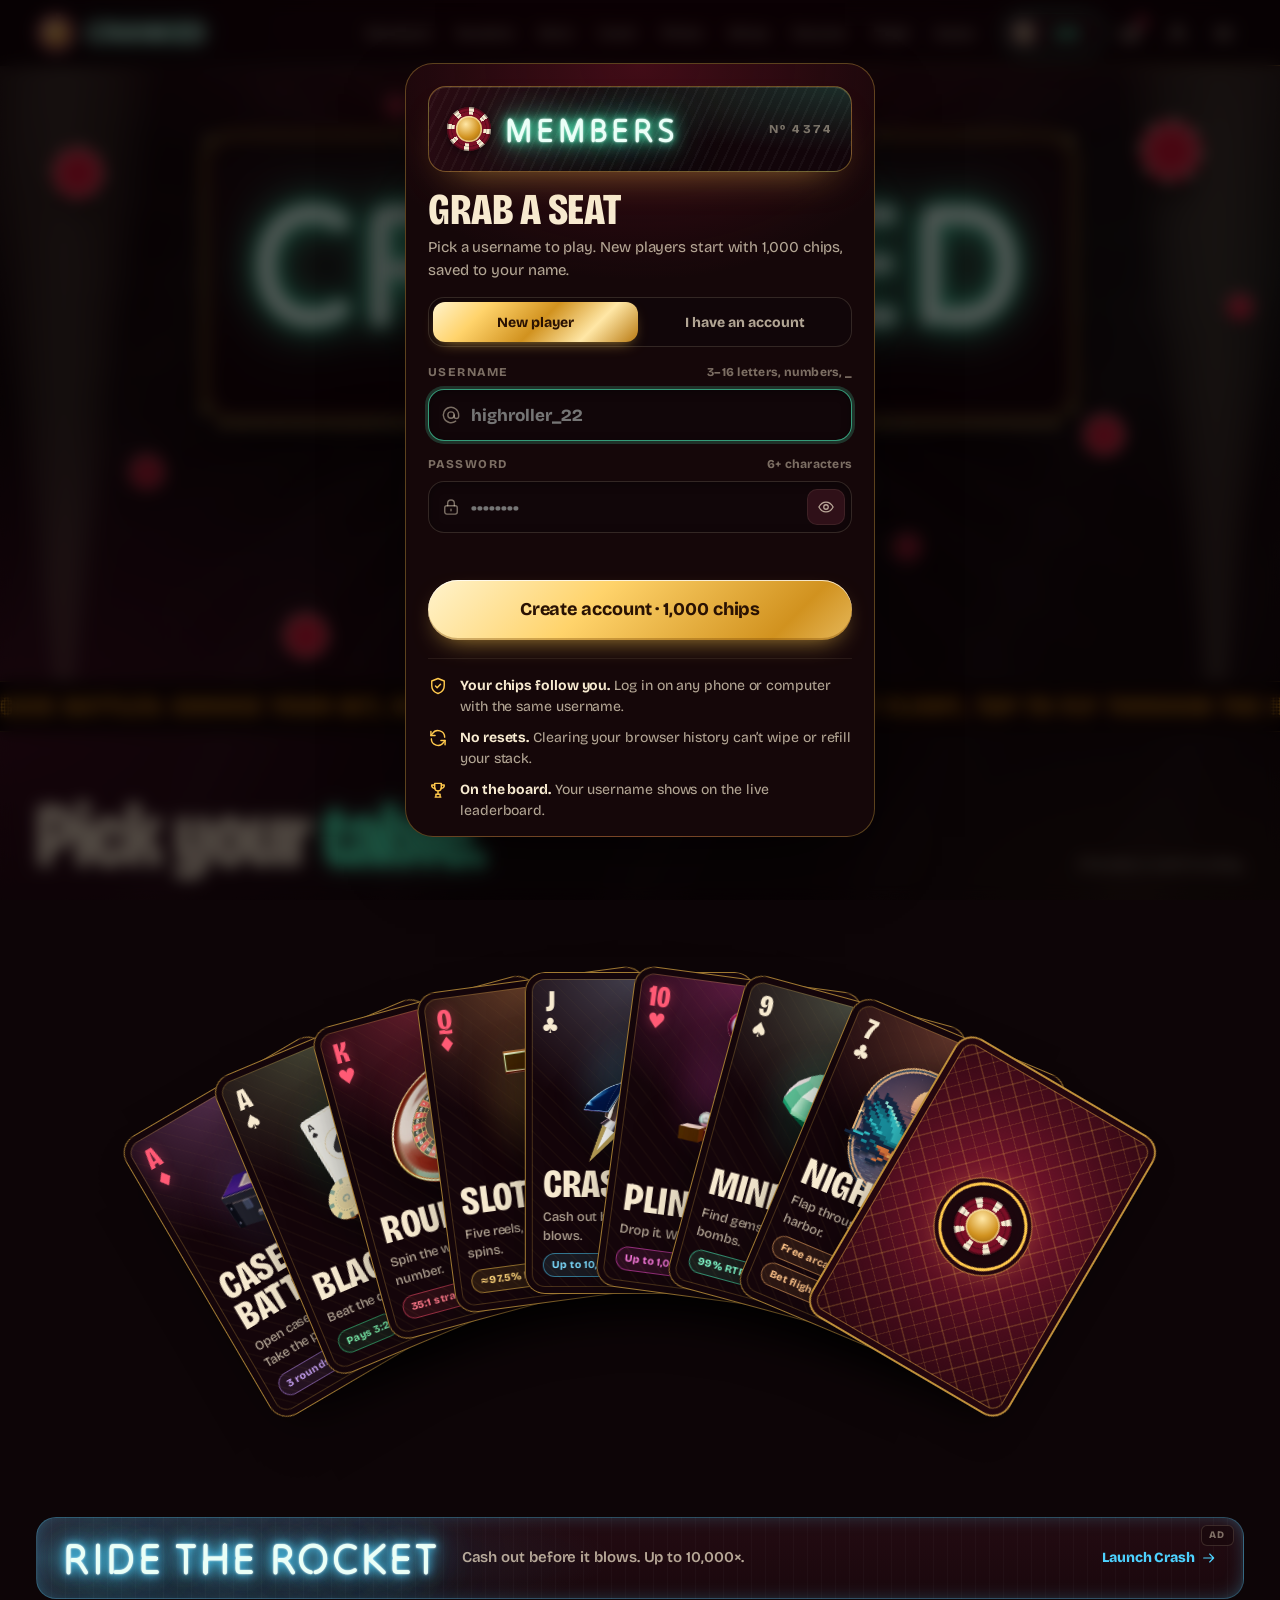
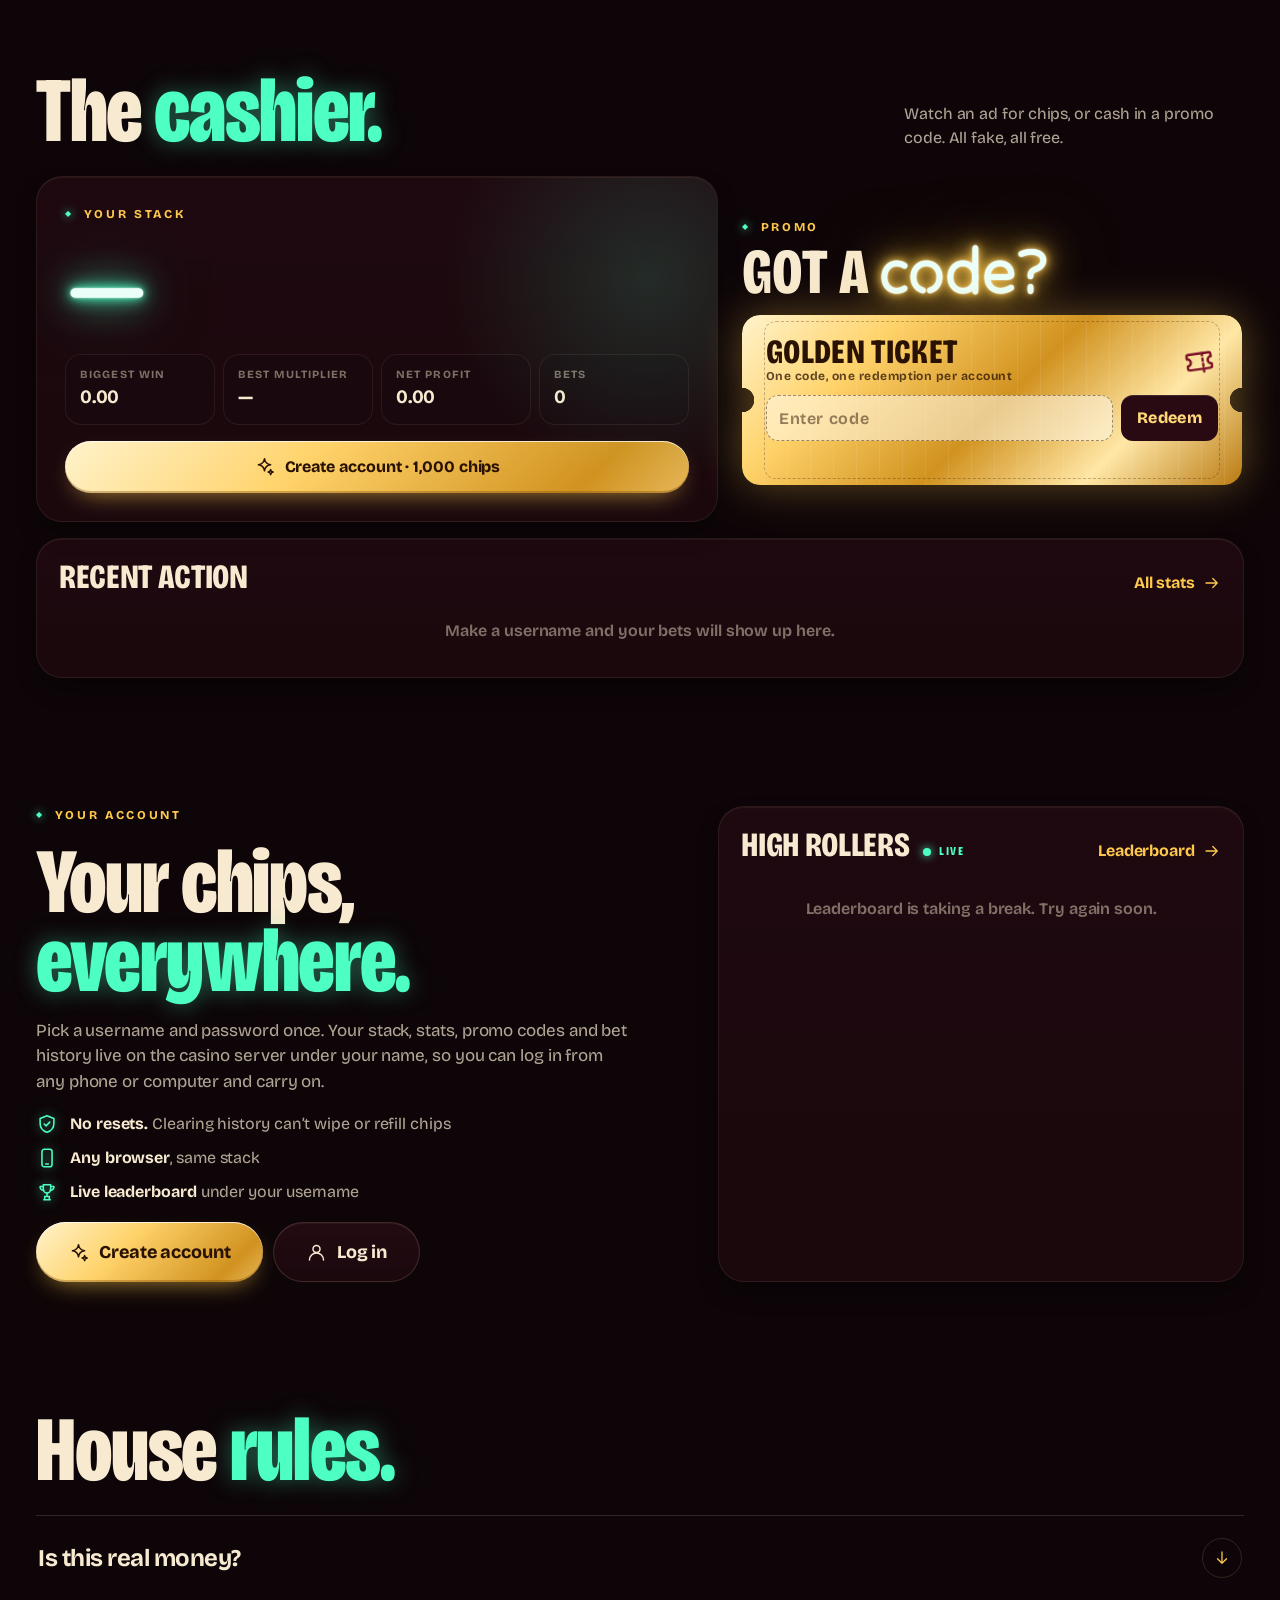
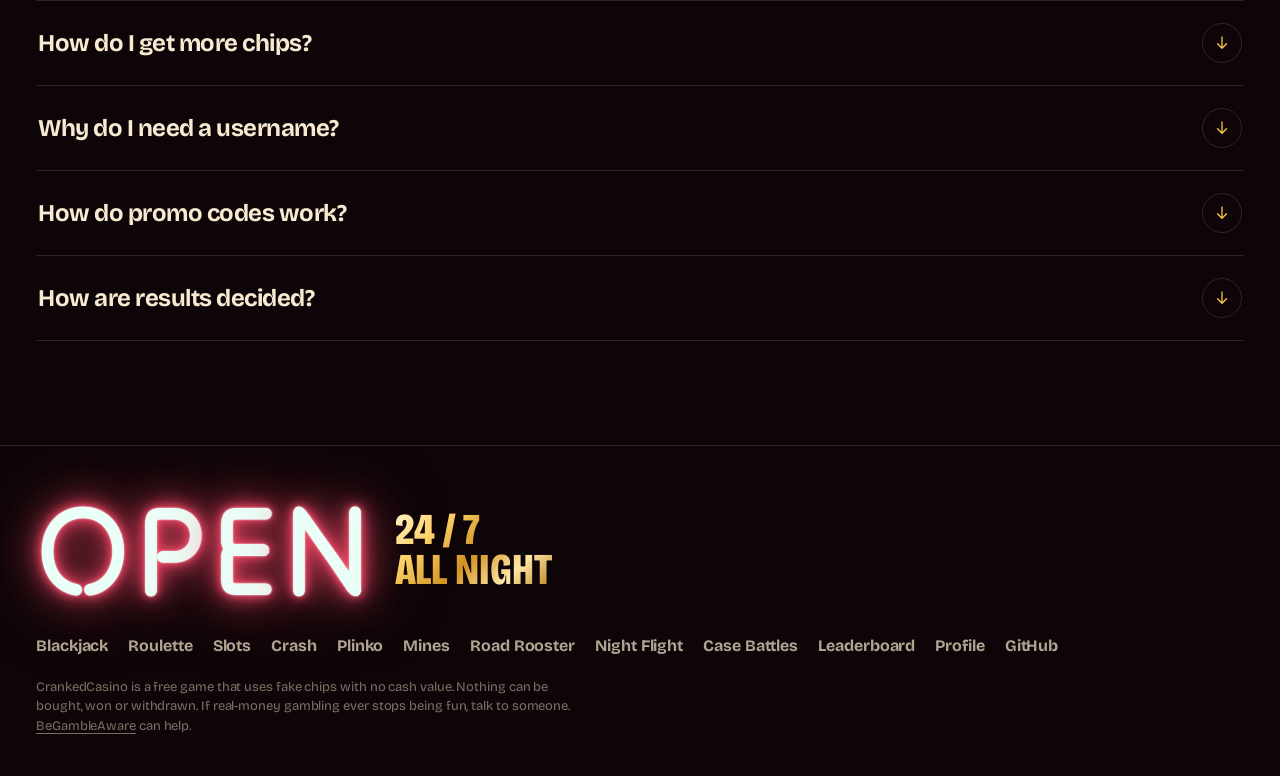
==== commit e9089bdf: "Show the full balance in Night Flight and fit long bet amounts Night Flight hides the site header, s" ====
--- a/index.html
+++ b/index.html
@@ -36,7 +36,7 @@
   <link rel="preload" href="assets/fonts/tilt-neon-var.woff2" as="font" type="font/woff2" crossorigin>
   <link rel="stylesheet" href="css/base.css?v=06e843a90402">
   <link rel="stylesheet" href="css/lobby.css?v=8530c691bc91">
-  <link rel="stylesheet" href="css/flight.css?v=d44ba110119f">
+  <link rel="stylesheet" href="css/flight.css?v=dd581bfd38fc">
   <link rel="stylesheet" href="css/games.css?v=196b4ae6748e">
   <link rel="stylesheet" href="css/cases.css?v=de2036ae15a9">
   <link rel="stylesheet" href="css/cases-lobby.css?v=abeb2709f6ee">
@@ -52,7 +52,7 @@
       if (localStorage.getItem('cc:motion') === '"reduced"') document.documentElement.dataset.motion = 'reduced';
     } catch (e) {}
   </script>
-  <script type="module" src="js/main.js?v=9d49cab85bc5"></script>
+  <script type="module" src="js/main.js?v=0f27056399f9"></script>
 </head>
 <body>
   <div class="backdrop" aria-hidden="true">
--- a/css/flight.css
+++ b/css/flight.css
@@ -75,11 +75,23 @@
 .nf-nav a { padding: 0 13px; gap: 9px; font-size: .94rem; font-weight: 750; text-decoration: none; }
 .nf :is(a,button):focus-visible { outline: 3px solid #fff3c8; outline-offset: 4px; }
 .nf-nav svg { width: 20px; height: 20px; }
+.nf-balance { display: inline-flex; align-items: center; gap: 8px; min-width: 0; min-height: 44px; margin: 0 8px; padding: 0 12px 0 8px;
+  border: 1px solid #cbc2a962; border-radius: 8px; background: #151d32e8; color: #fff3dc; font-weight: 800; font-size: 1rem; white-space: nowrap; pointer-events: auto; }
+.nf-balance[hidden] { display: none; }
+.nf-balance .chip-ico { flex: none; width: 22px; height: 22px; }
+.nf-balance b { font-variant-numeric: tabular-nums; letter-spacing: -.01em; }
+.nf-balance.is-up b { animation: nf-bal-up .9s ease-out; }
+.nf-balance.is-down b { animation: nf-bal-down .9s ease-out; }
+@keyframes nf-bal-up { 25% { color: #7dffc8; text-shadow: 0 0 12px #4dffc380; } }
+@keyframes nf-bal-down { 25% { color: #ff9a8a; } }
+.nf-balance { flex: none; }
+.nf-nav.is-tight .nf-pill span { display: none; }
+@media (max-width: 430px) { .nf-balance { margin: 0 6px; padding: 0 10px 0 7px; font-size: .95rem; } }
 .nf-panel {
   position: absolute; inset: 0; display: flex; align-items: center; padding: 50px max(7vw, env(safe-area-inset-left));
   background: linear-gradient(90deg,#10162bcf 0,#171c3488 33%,transparent 73%);
 }
-.nf-panel-inner { position: relative; }
+.nf-panel-inner { position: relative; min-width: min(100%, 340px); }
 .nf-record, .nf-keys { display: flex; align-items: center; gap: .55rem; font-size: .91rem; font-weight: 650; color: #f4e4ca; }
 .nf-record svg { width: 17px; height: 17px; color: #ffbd71; }
 .nf-record b { font-variant-numeric: tabular-nums; color: #ffce8b; }
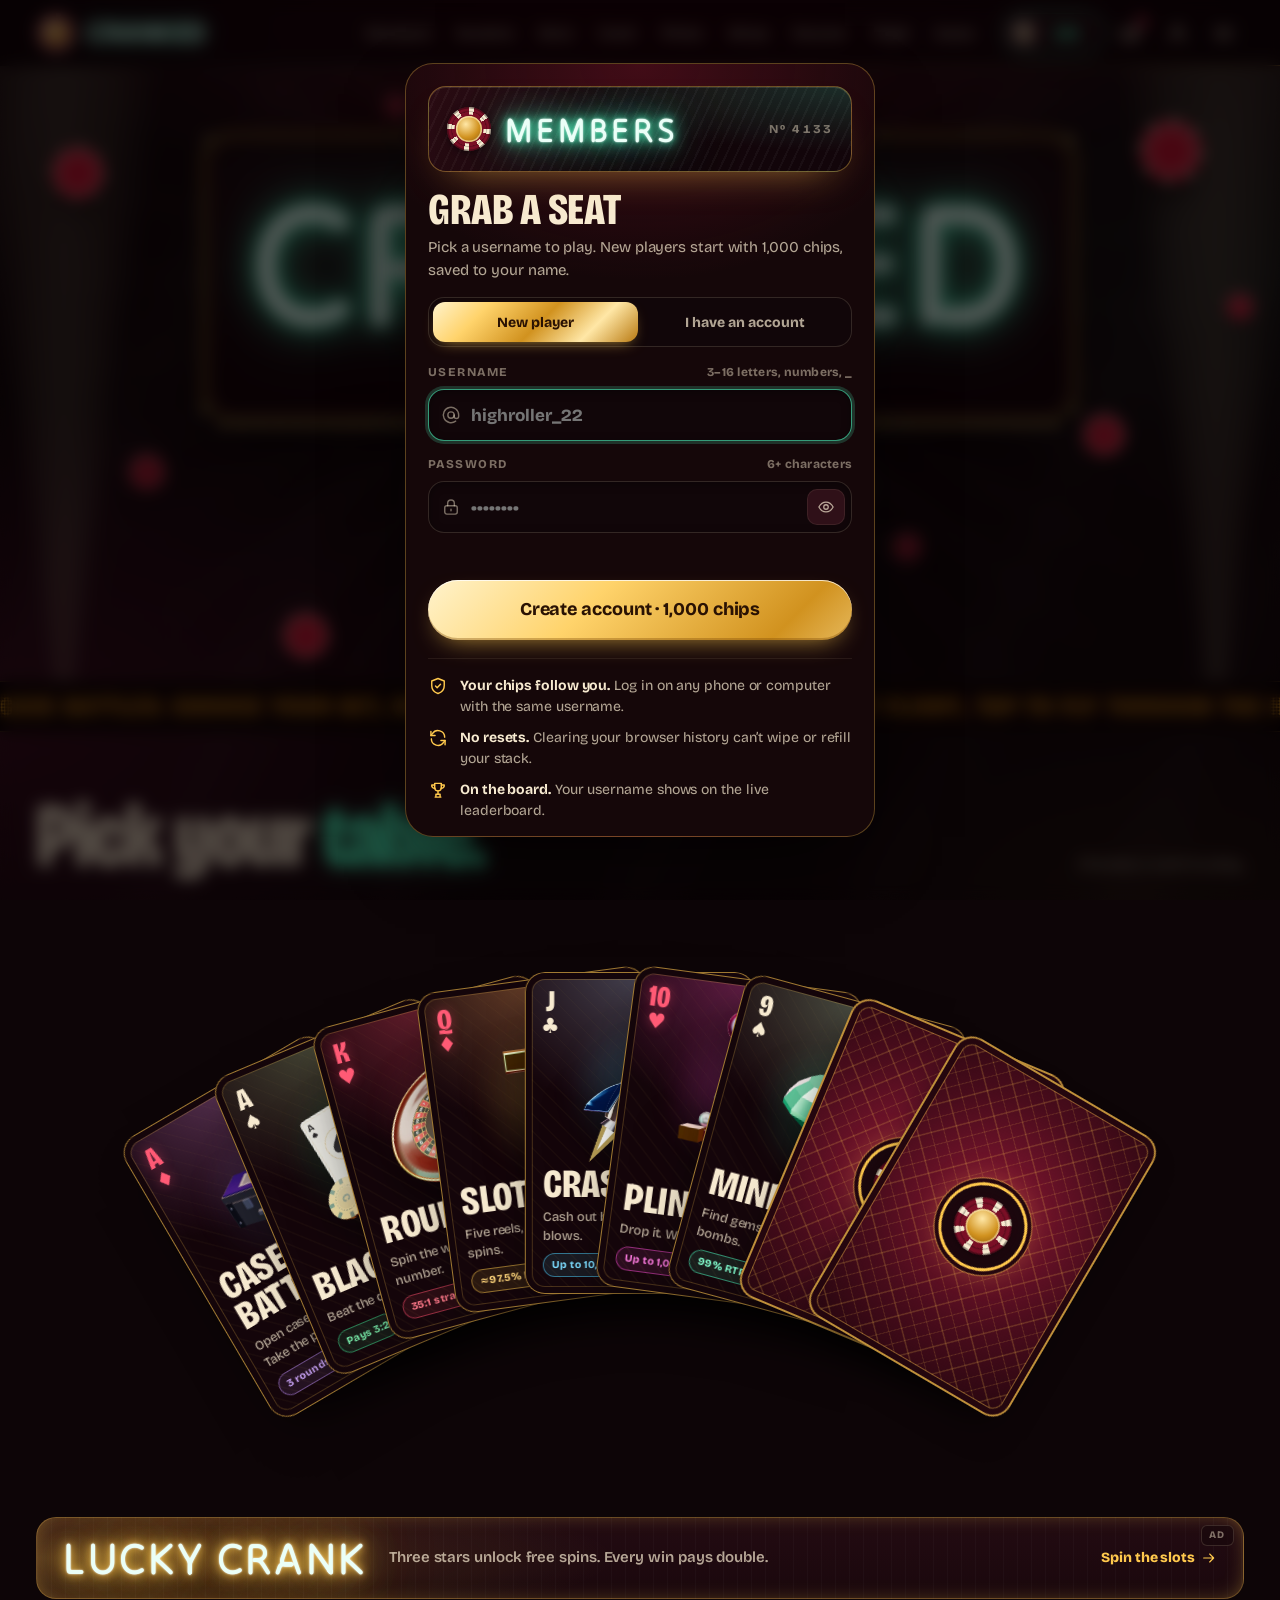
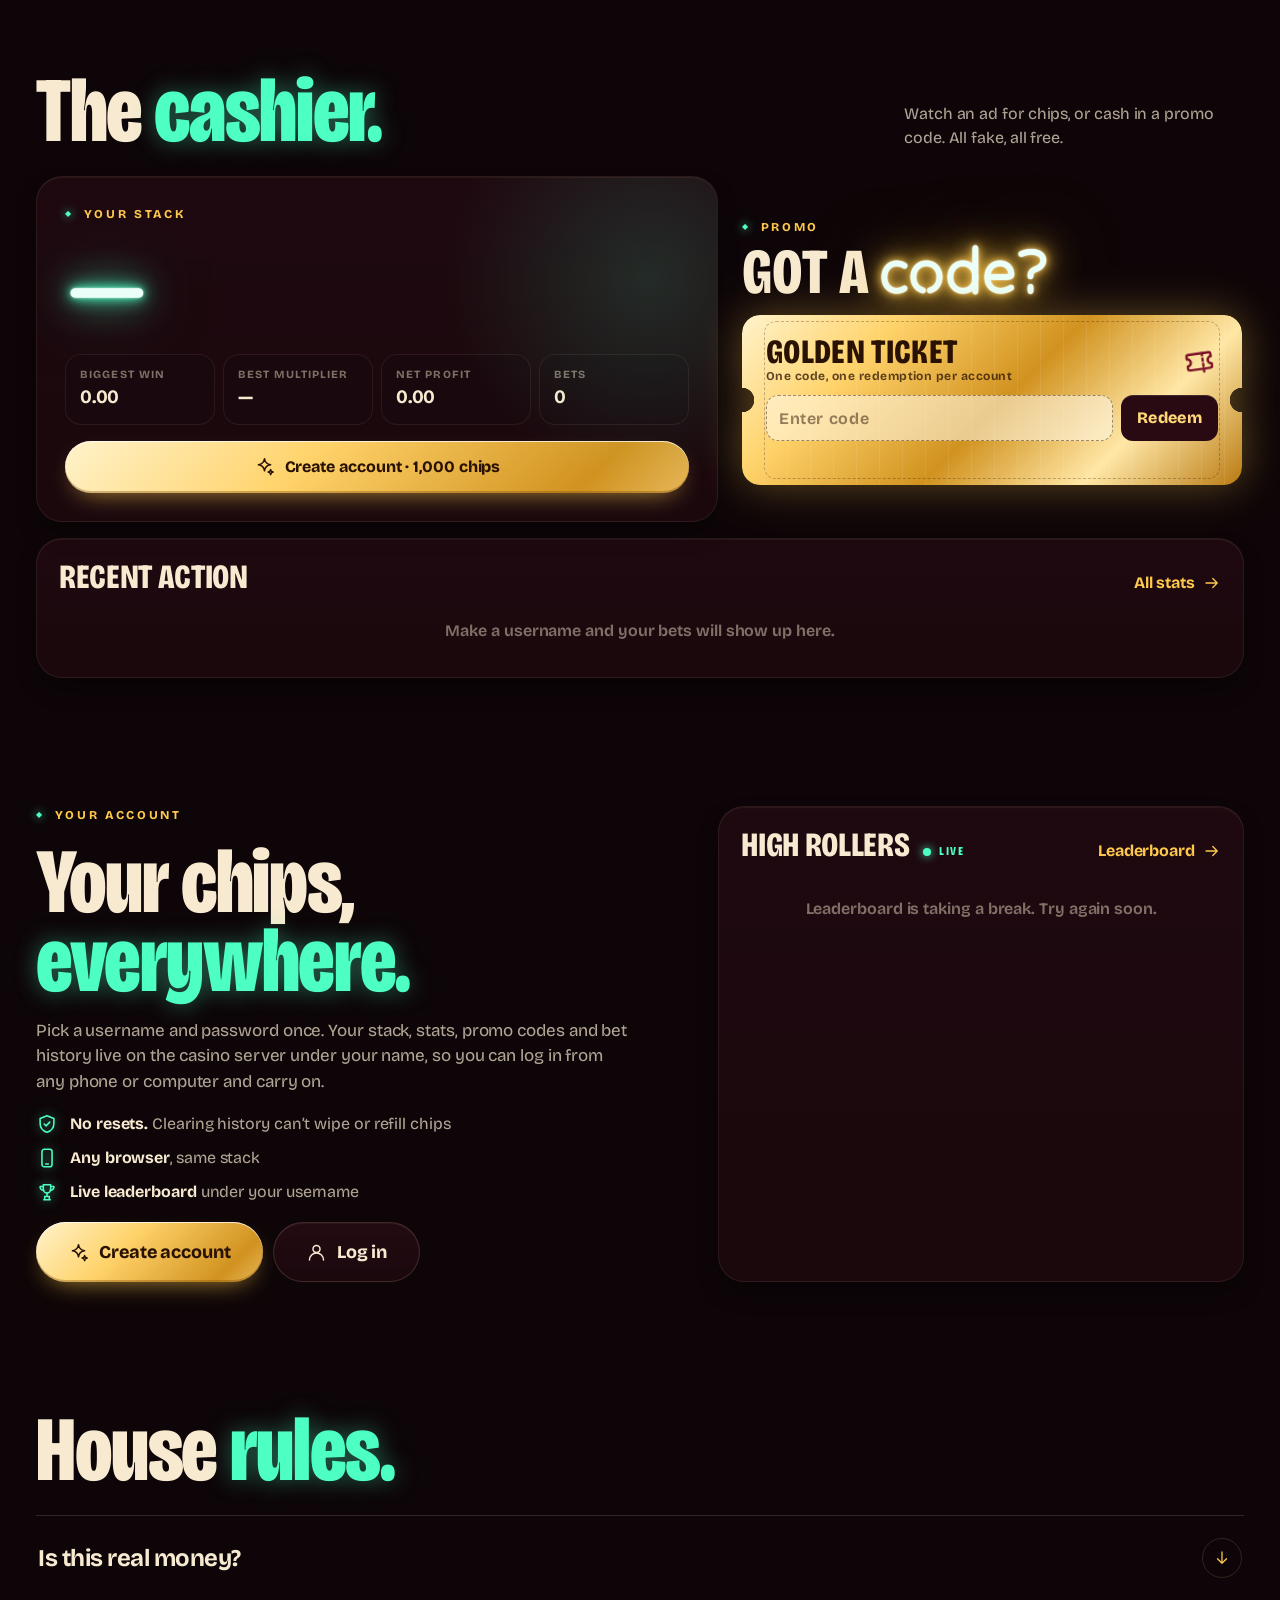
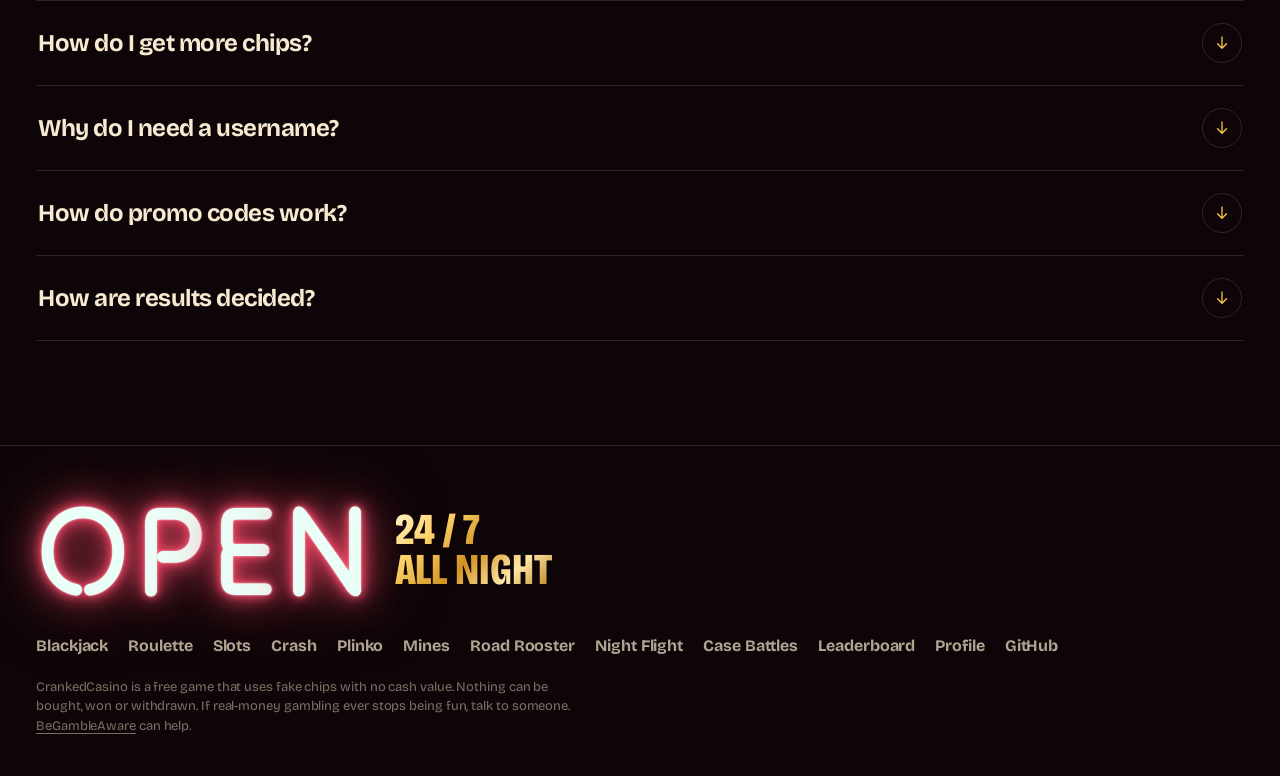
==== commit ad6ed7b1: "Validate multiplayer deployment and clarify unavailable feature errors" ====
--- a/index.html
+++ b/index.html
@@ -52,7 +52,7 @@
       if (localStorage.getItem('cc:motion') === '"reduced"') document.documentElement.dataset.motion = 'reduced';
     } catch (e) {}
   </script>
-  <script type="module" src="js/main.js?v=0f27056399f9"></script>
+  <script type="module" src="js/main.js?v=cab8bd999107"></script>
 </head>
 <body>
   <div class="backdrop" aria-hidden="true">
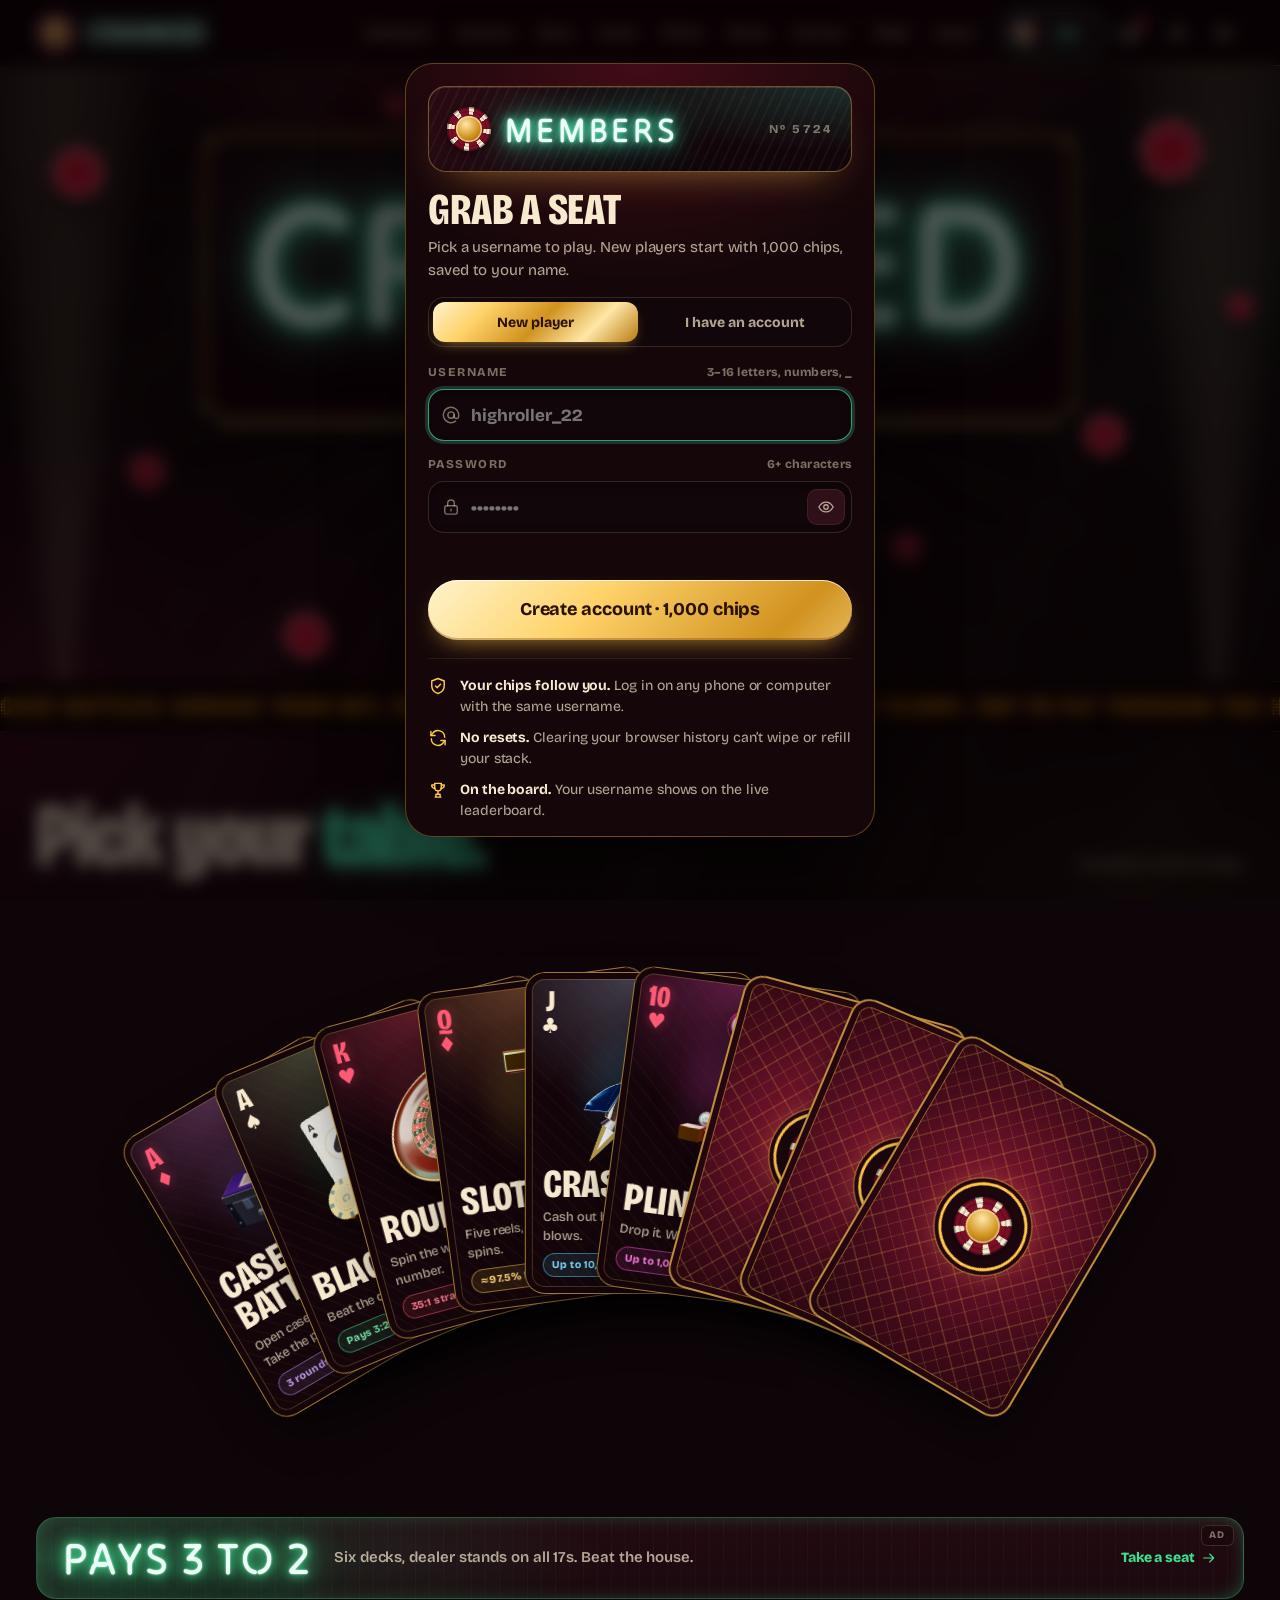
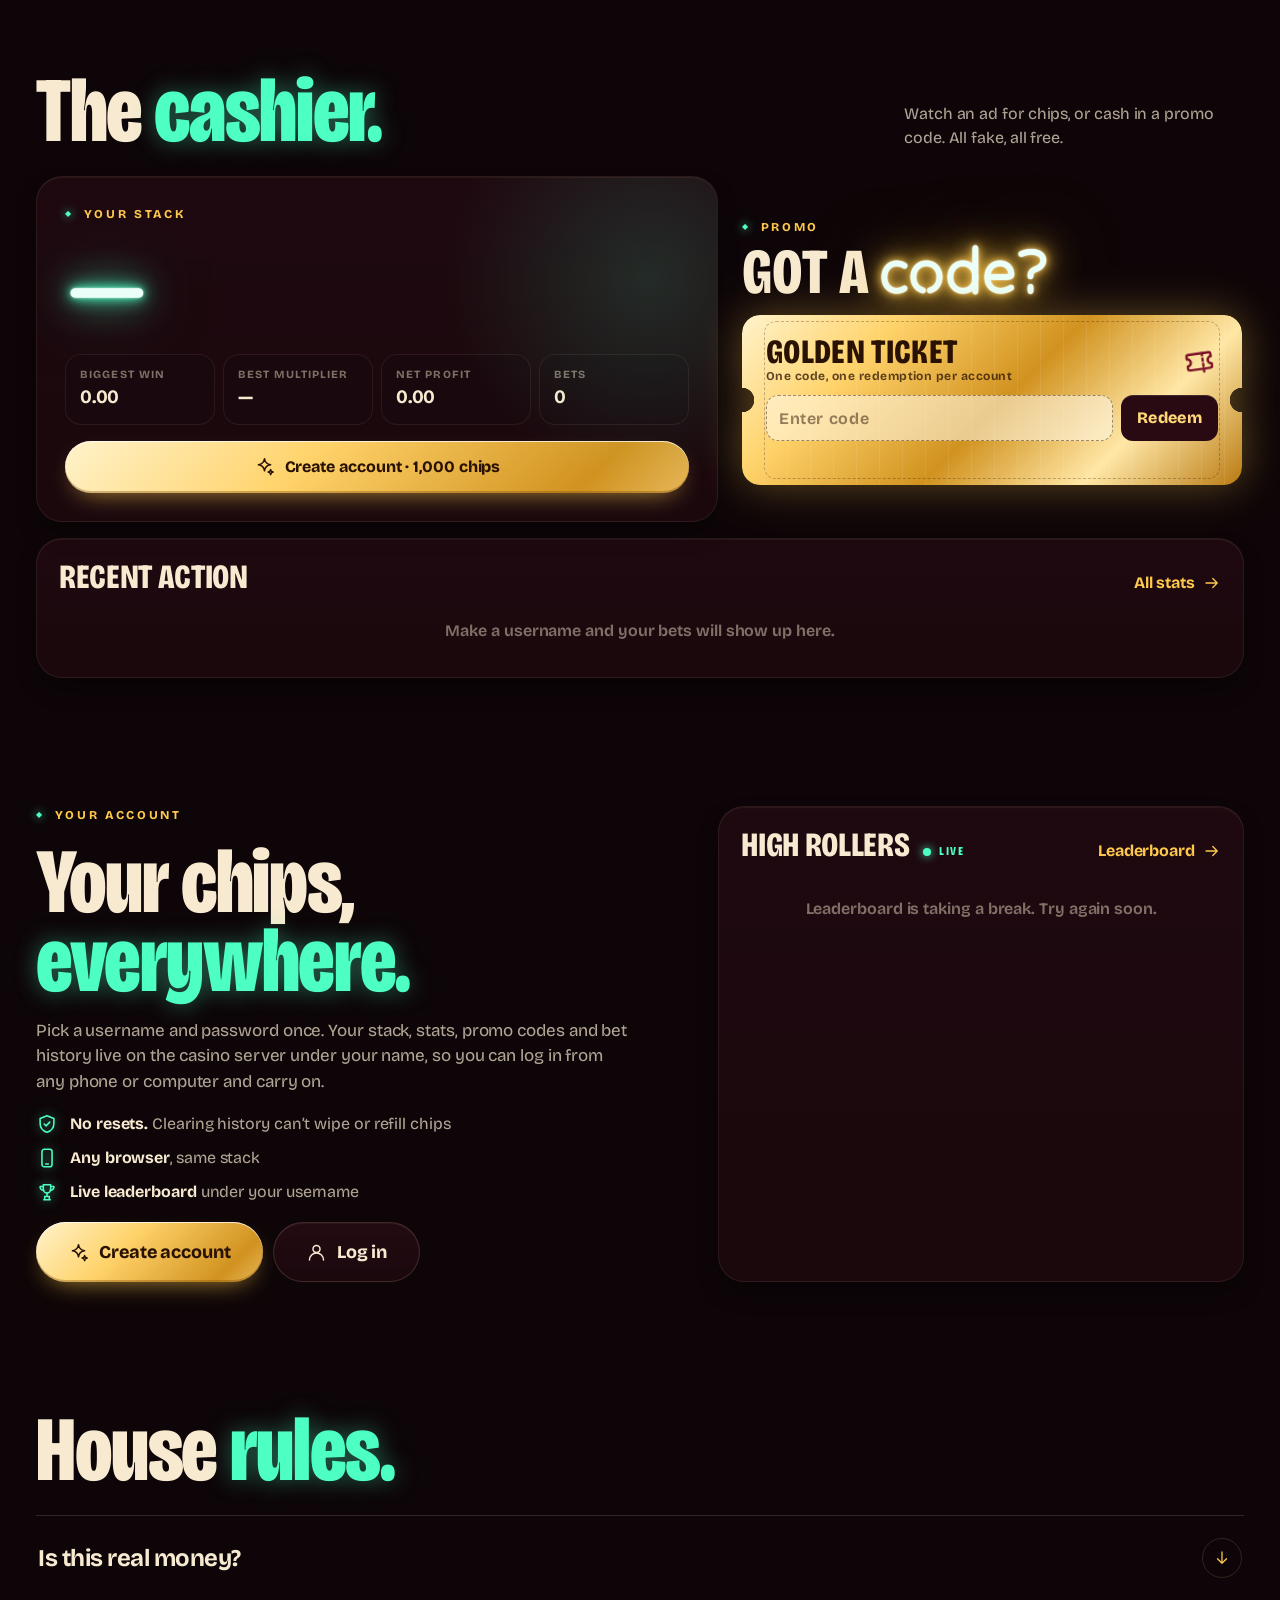
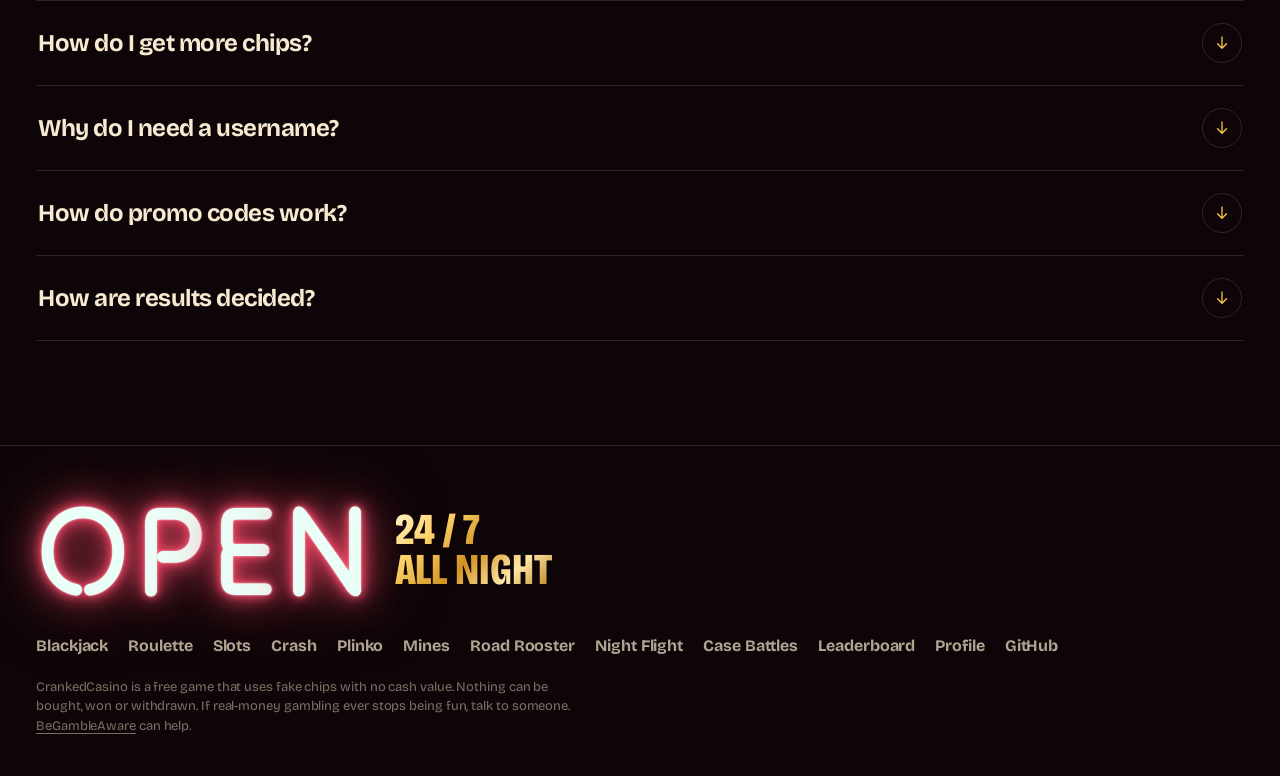
==== commit efc164d4: "Fix shared Blackjack turn races and table departure recovery" ====
--- a/index.html
+++ b/index.html
@@ -52,7 +52,7 @@
       if (localStorage.getItem('cc:motion') === '"reduced"') document.documentElement.dataset.motion = 'reduced';
     } catch (e) {}
   </script>
-  <script type="module" src="js/main.js?v=cab8bd999107"></script>
+  <script type="module" src="js/main.js?v=c5acb968c265"></script>
 </head>
 <body>
   <div class="backdrop" aria-hidden="true">
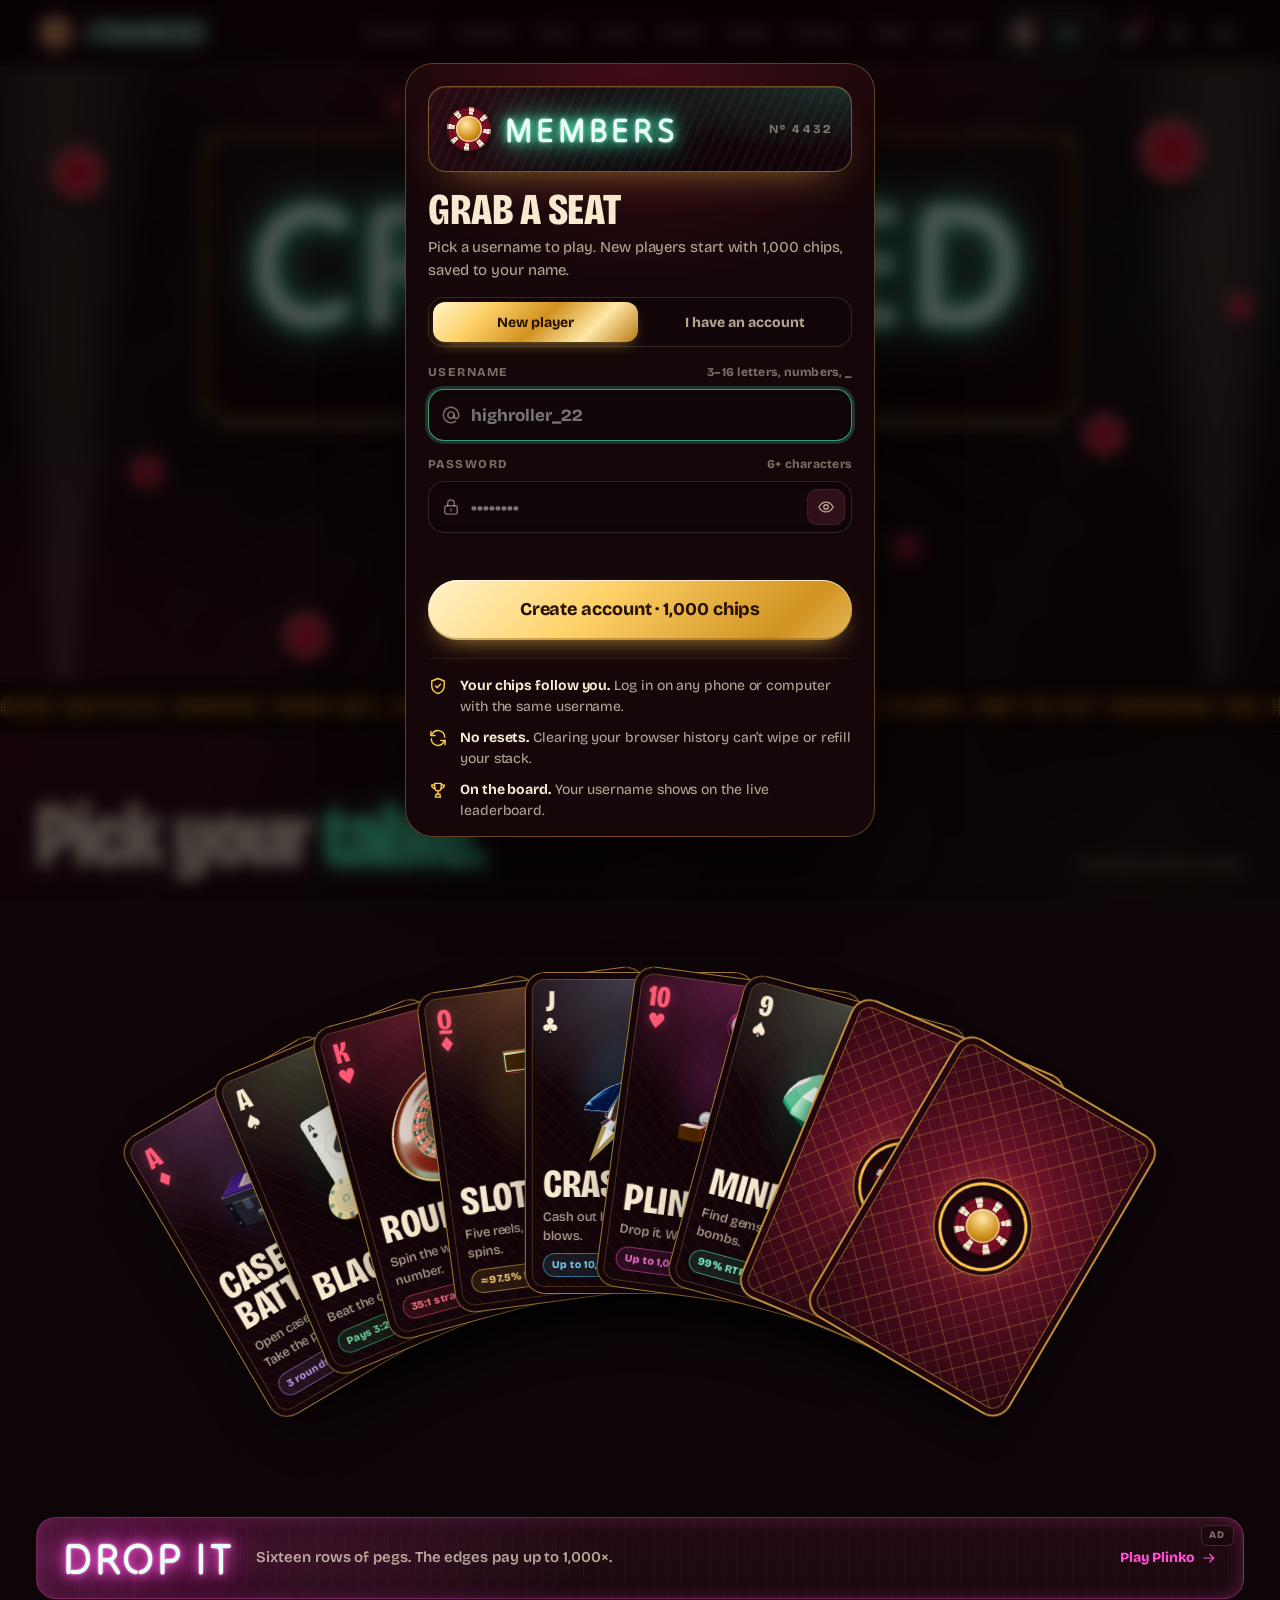
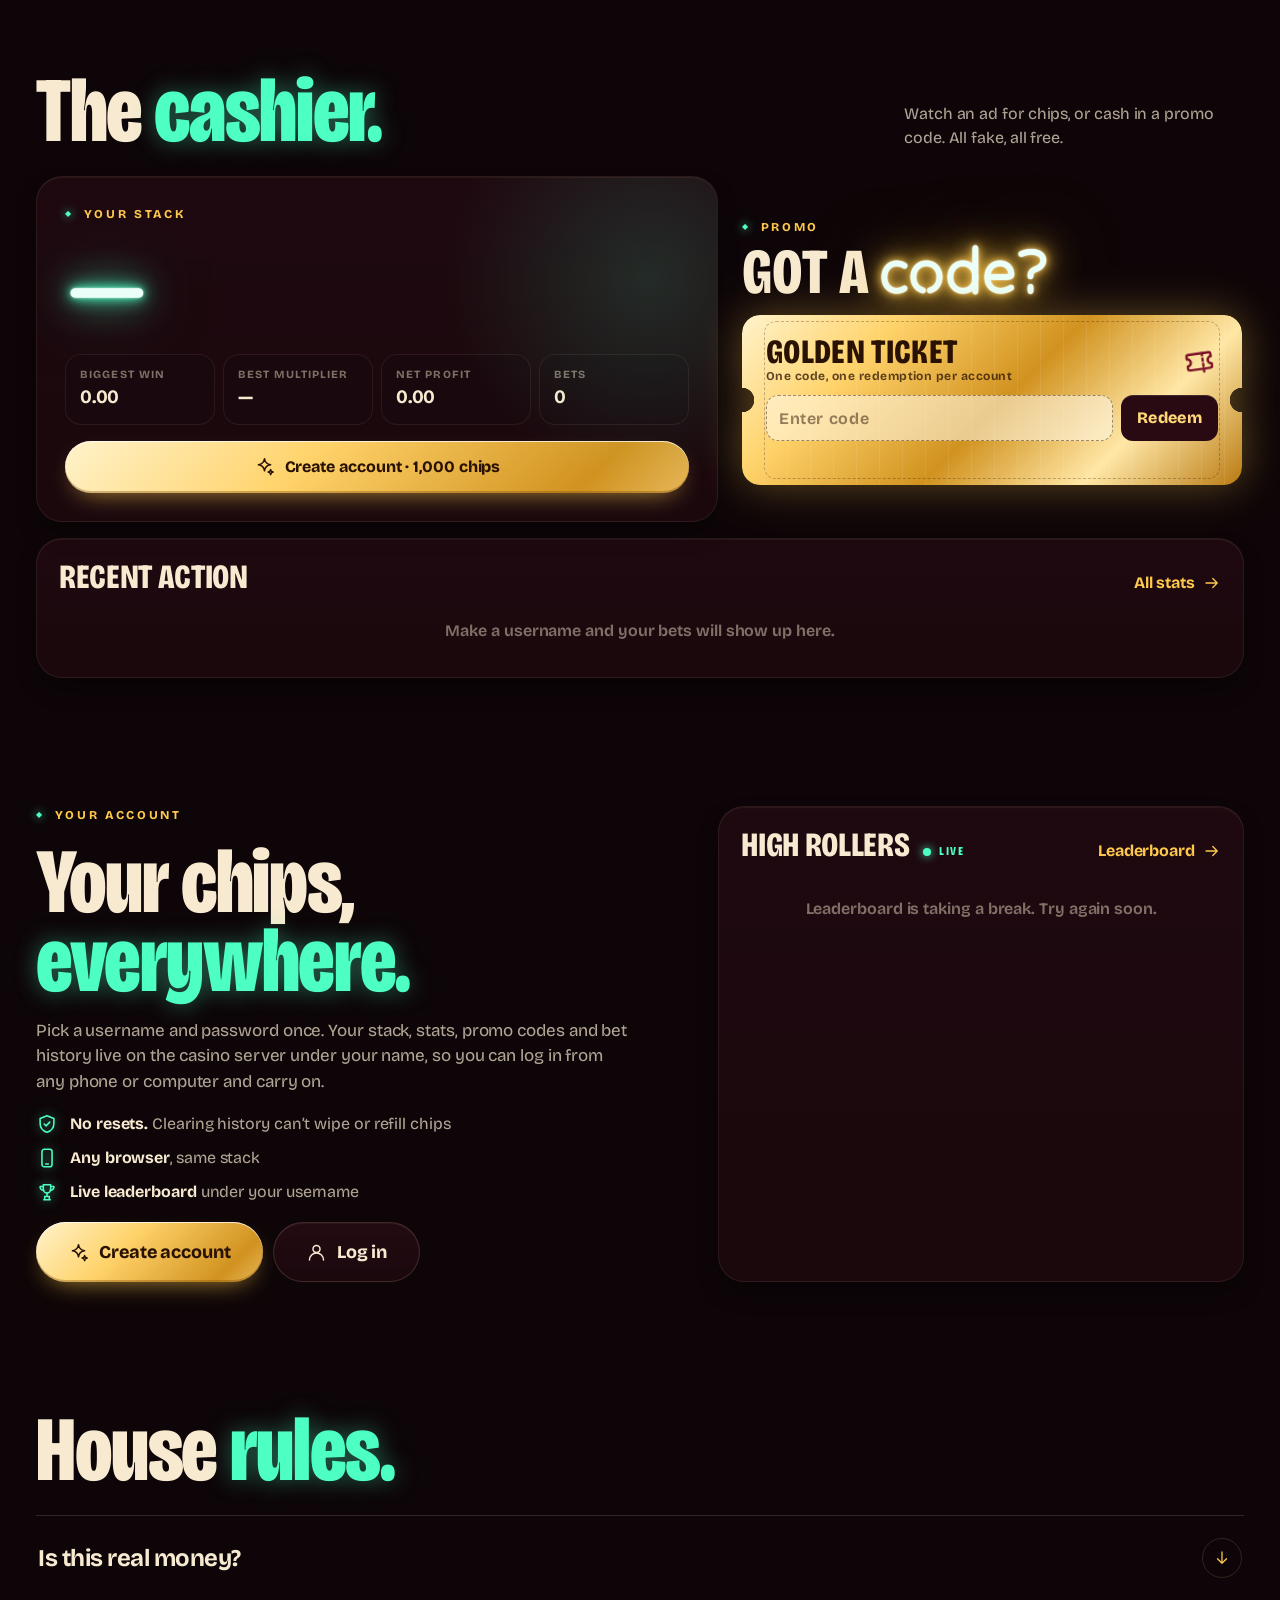
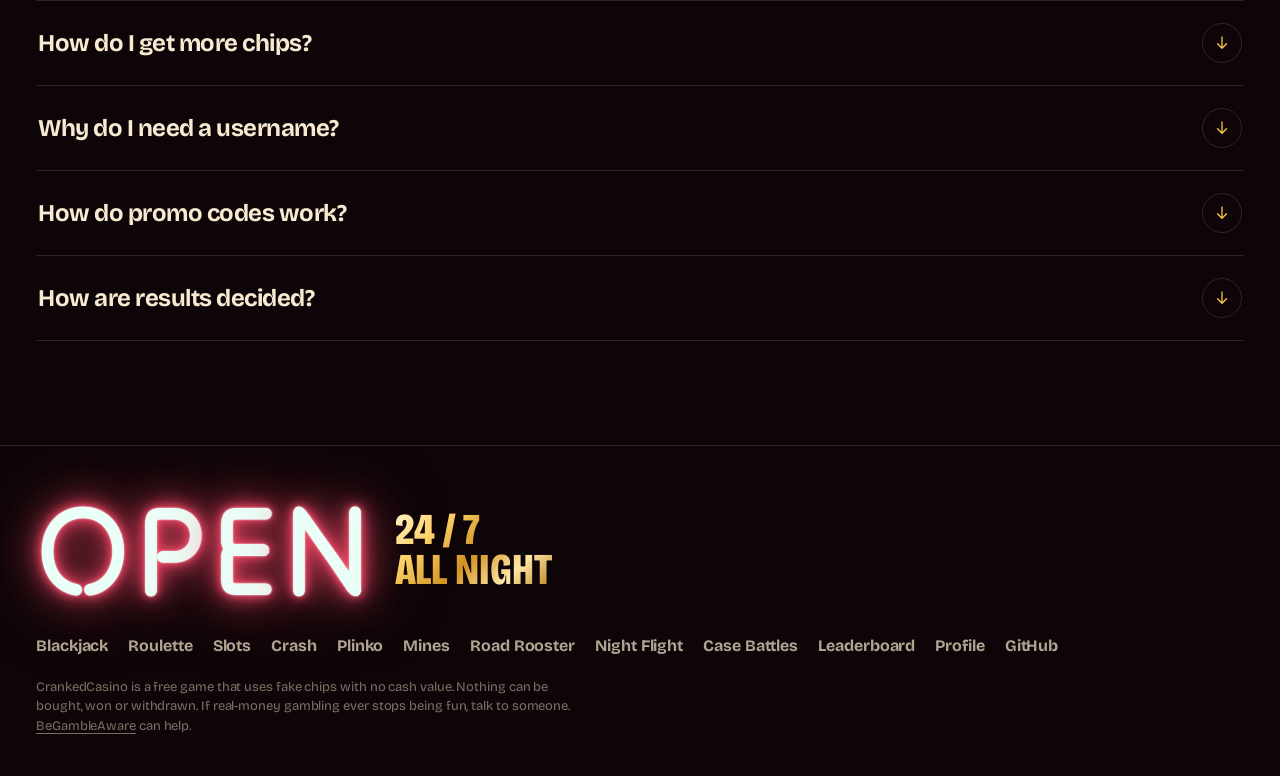
==== commit 7e7de4c6: "Raise rewarded ads to 1000 chips" ====
--- a/index.html
+++ b/index.html
@@ -52,7 +52,7 @@
       if (localStorage.getItem('cc:motion') === '"reduced"') document.documentElement.dataset.motion = 'reduced';
     } catch (e) {}
   </script>
-  <script type="module" src="js/main.js?v=c5acb968c265"></script>
+  <script type="module" src="js/main.js?v=d846a0b4c715"></script>
 </head>
 <body>
   <div class="backdrop" aria-hidden="true">
